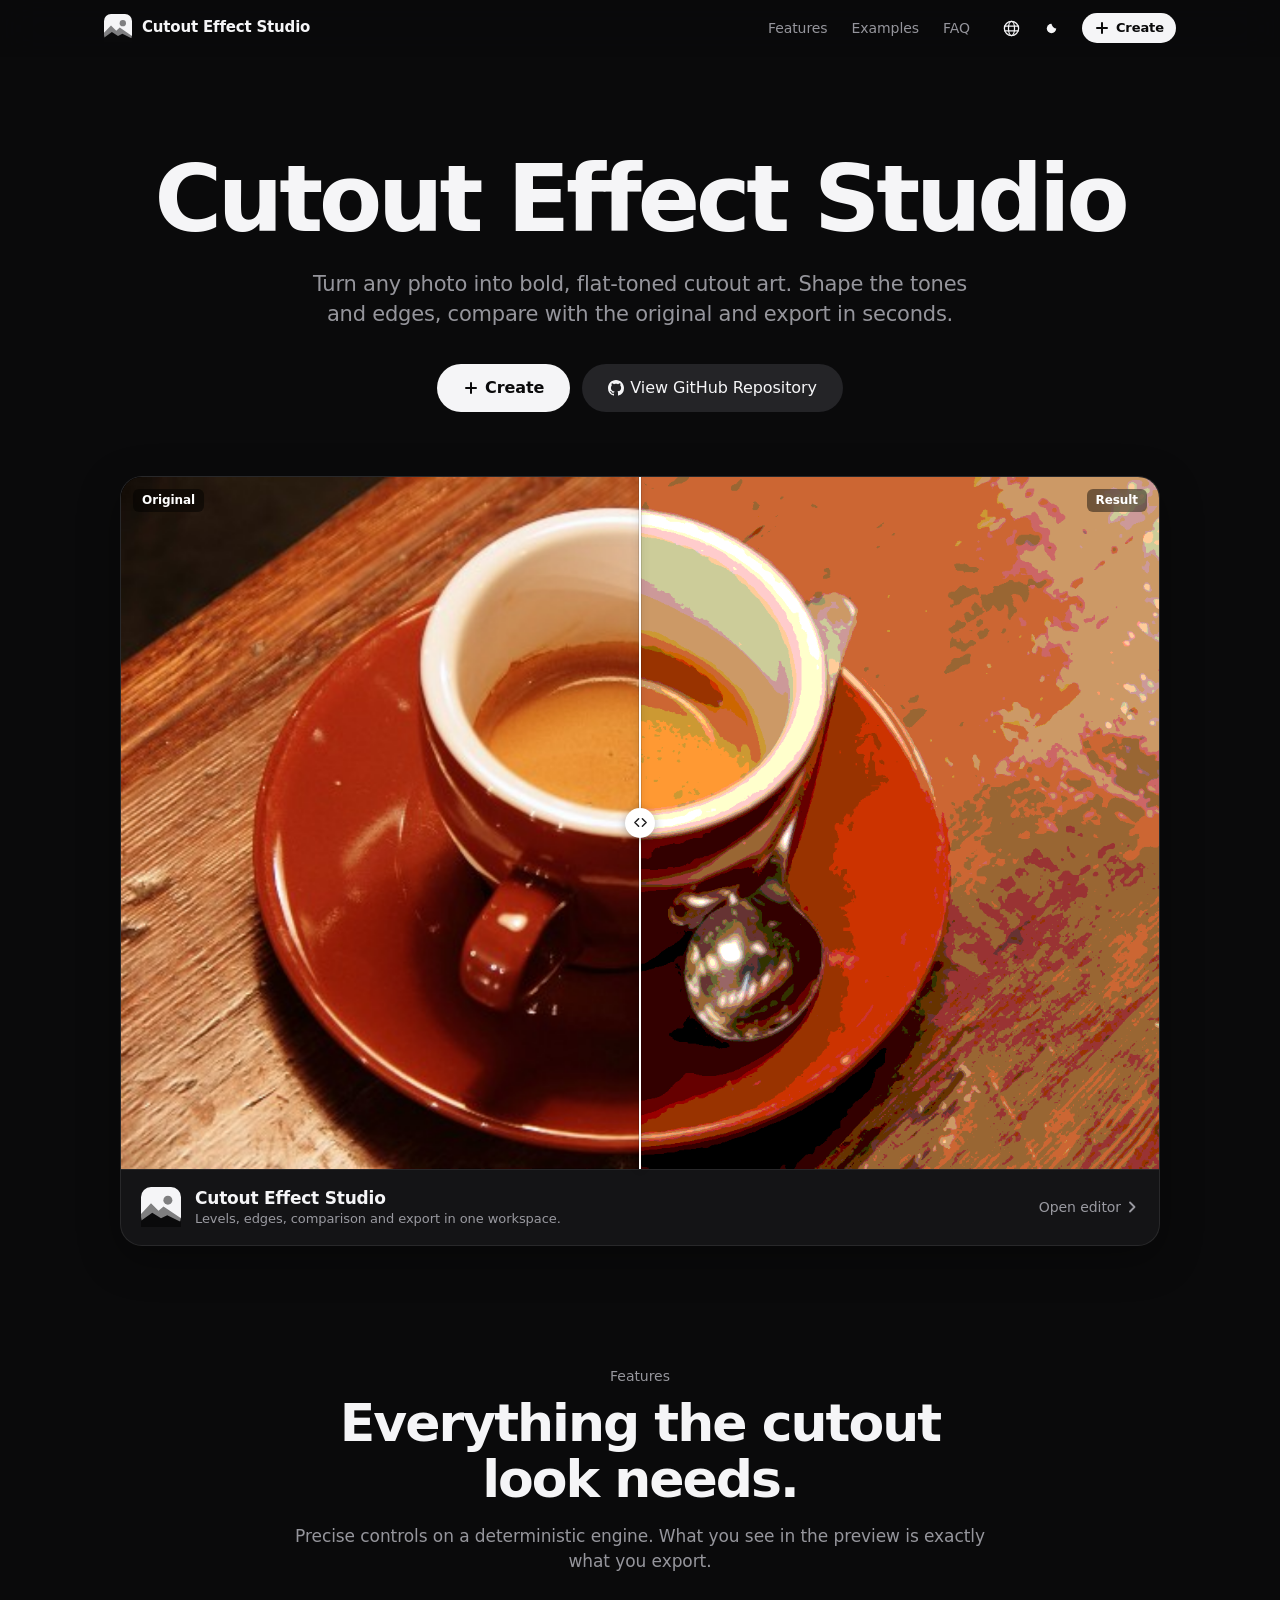
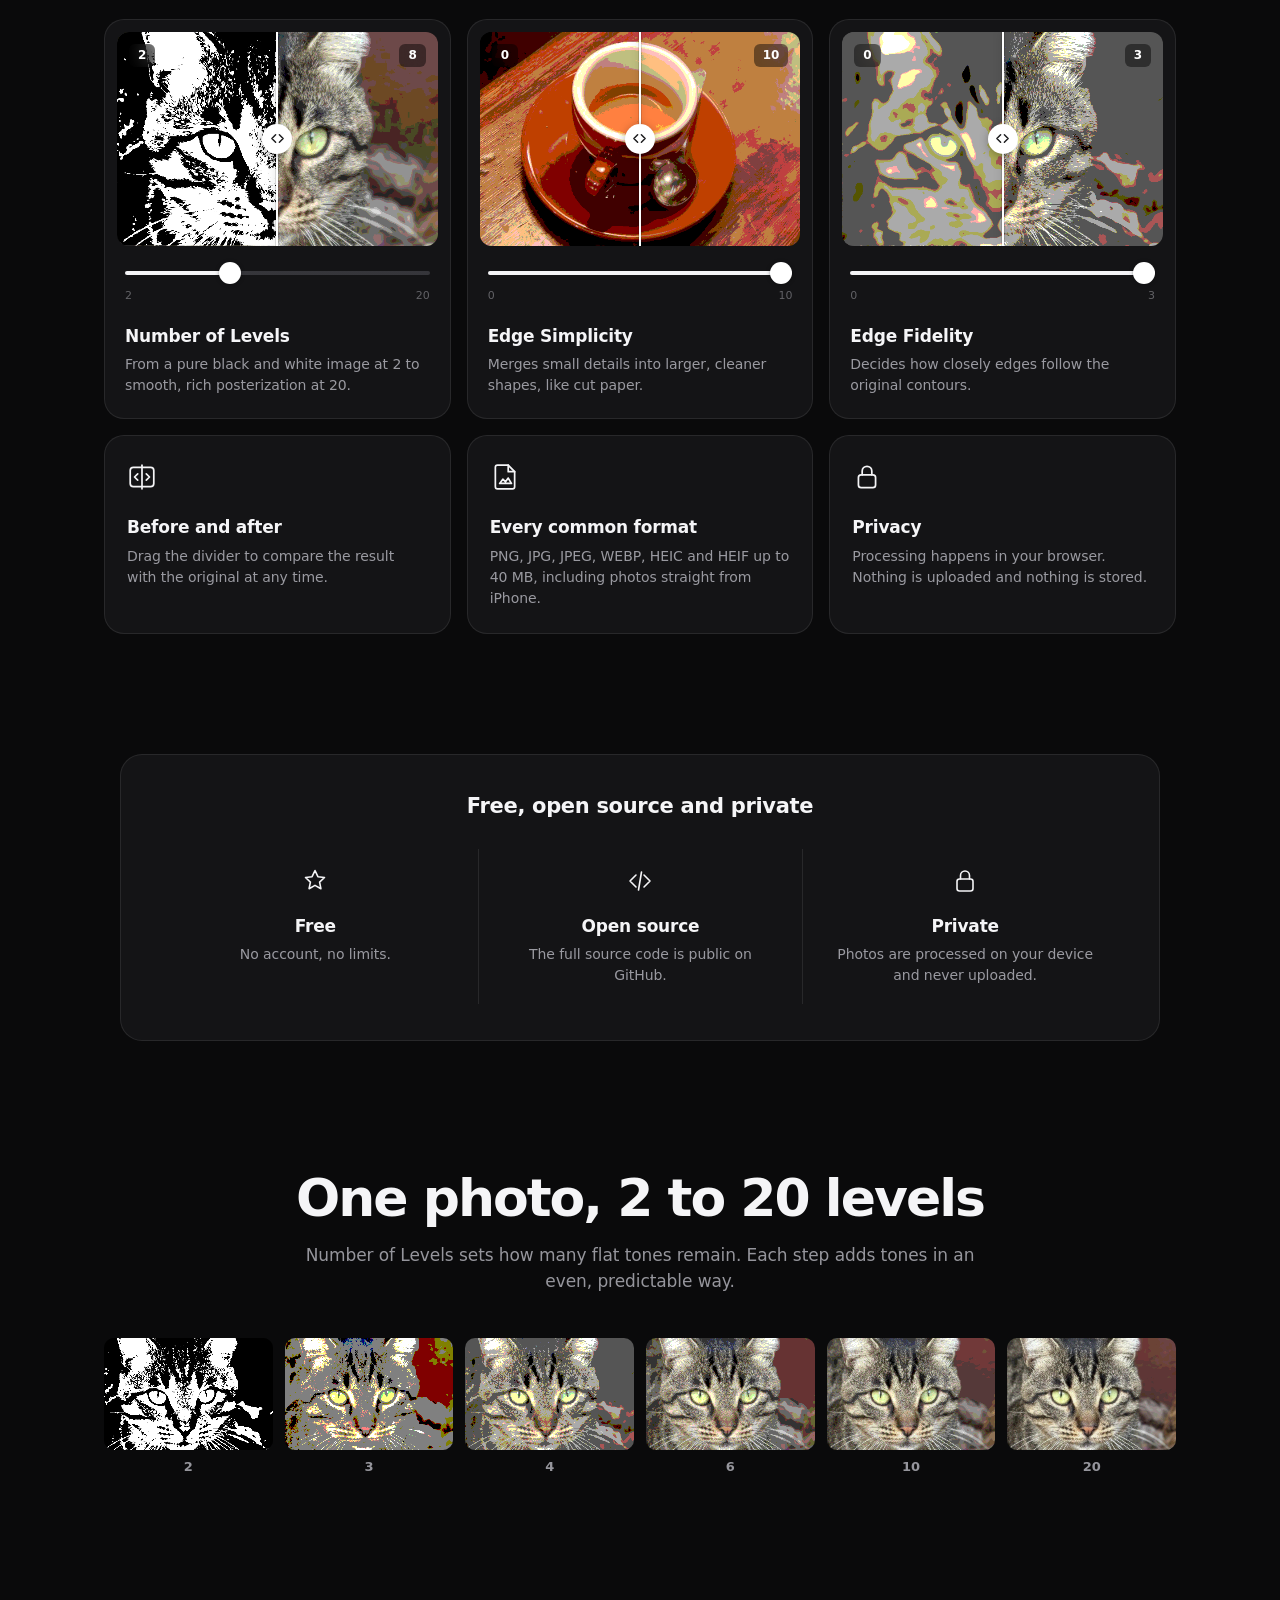
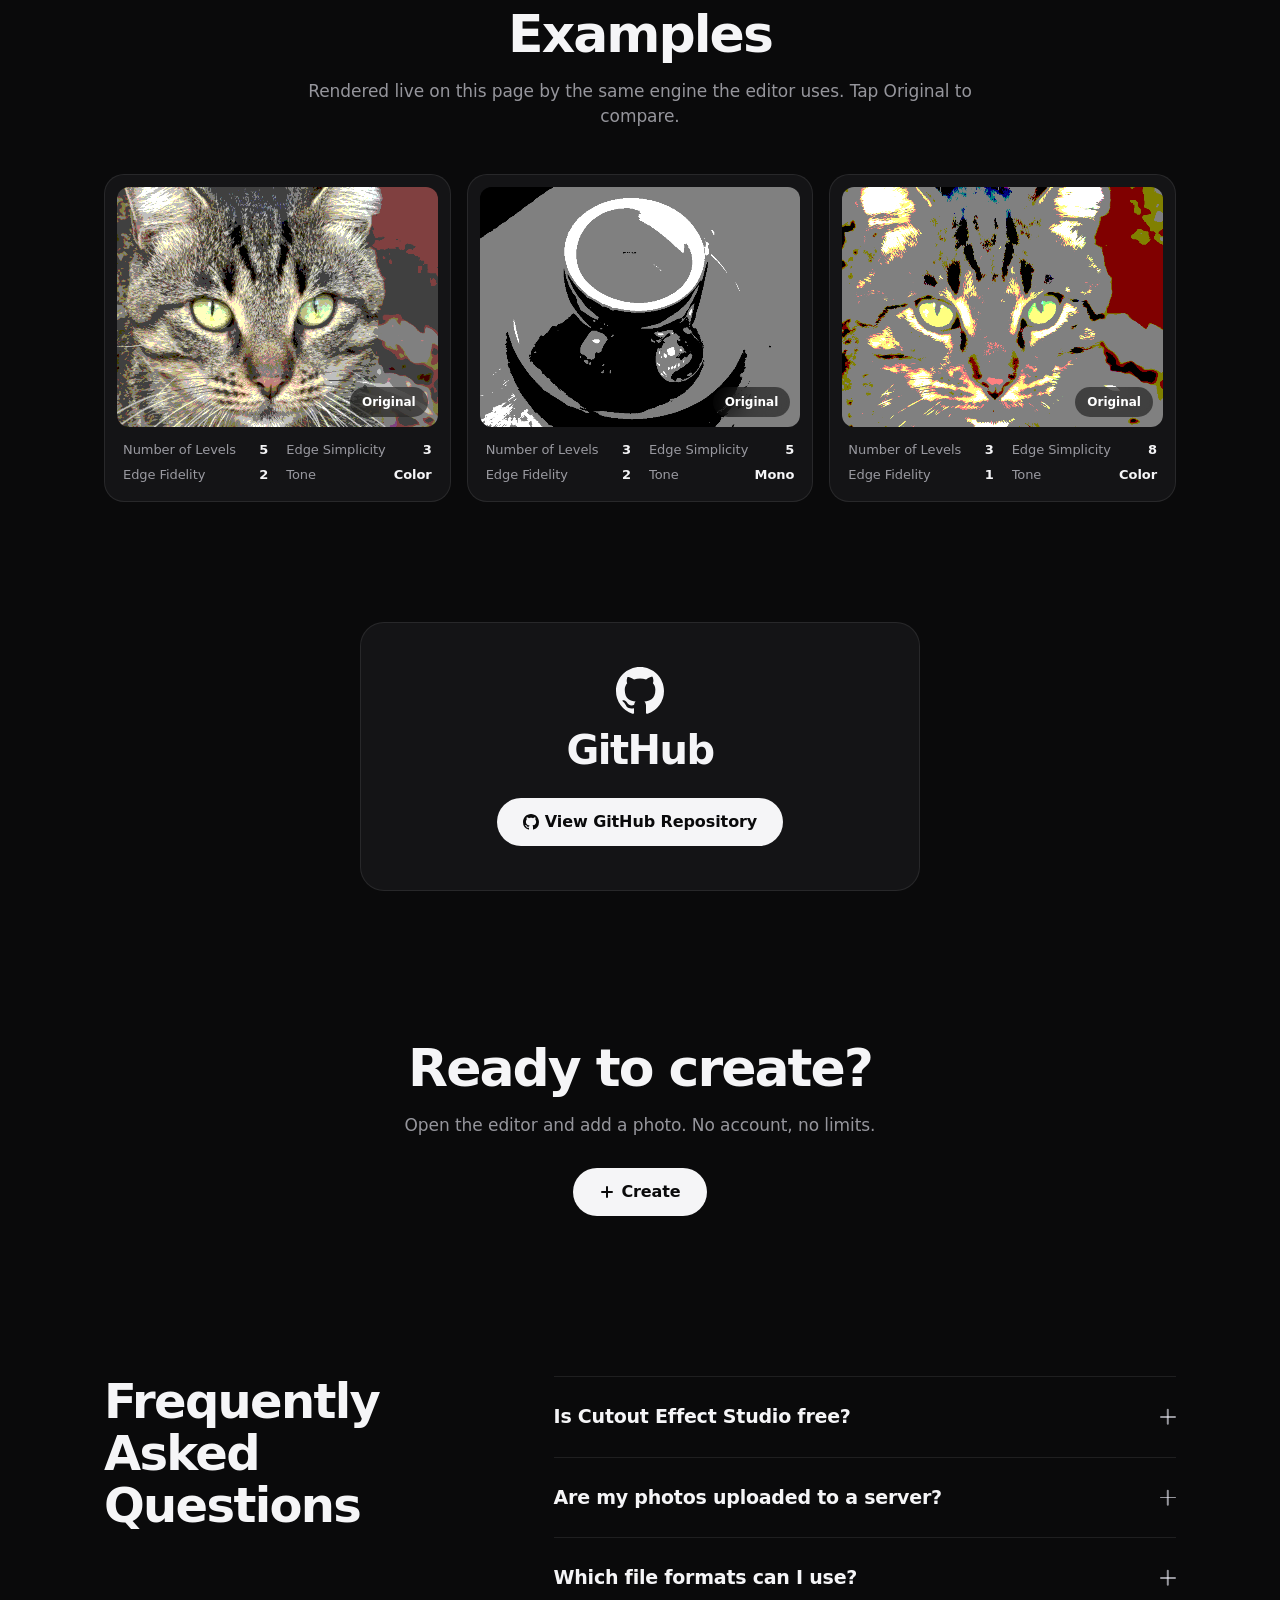
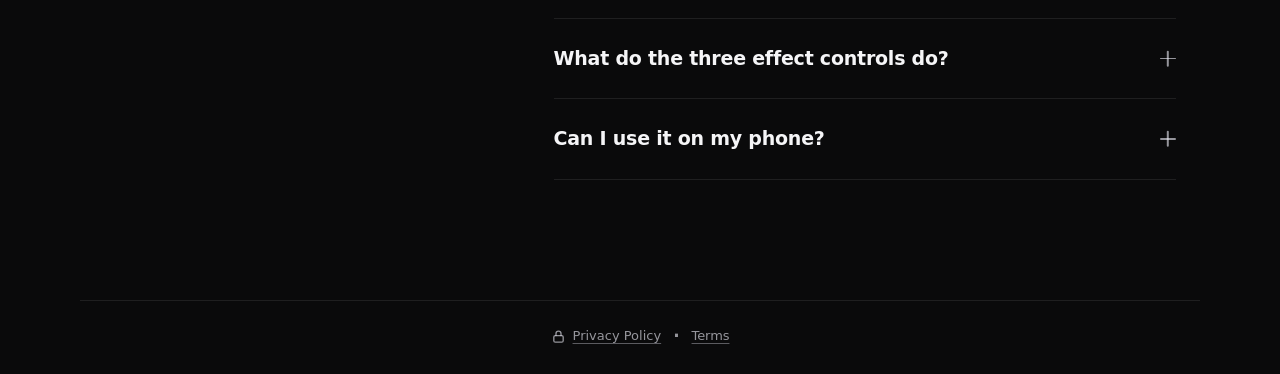
==== index.html @ a4f5f33c "index html ;)" ====
<!DOCTYPE html>
<html lang="en" dir="ltr" data-theme="dark">
<head>
<meta charset="UTF-8">
<meta name="viewport" content="width=device-width, initial-scale=1, viewport-fit=cover">
<!-- Images are processed only in this page. connect-src 'self' means the
     page cannot send data to any other origin. -->
<meta http-equiv="Content-Security-Policy" content="default-src 'self'; script-src 'self' 'unsafe-inline' 'wasm-unsafe-eval'; worker-src 'self' blob:; style-src 'self' 'unsafe-inline'; img-src 'self' data: blob:; connect-src 'self' data: blob:; font-src 'self'; object-src 'none'; base-uri 'self'; form-action 'none'; upgrade-insecure-requests">
<meta name="referrer" content="no-referrer">
<meta name="color-scheme" content="dark light">
<meta name="theme-color" content="#0a0a0b">
<meta name="description" content="Turn photos into flat, clean-edged cutout artwork. Everything runs privately in your browser.">
<title>Cutout Effect Studio</title>
<script>
/* Applies the saved theme before first paint (no flash). Dark is the default. */
(function () {
  var pref = "dark";
  try { var s = localStorage.getItem("preferredTheme"); if (s === "light" || s === "dark" || s === "system") pref = s; } catch (e) {}
  var theme = pref === "system"
    ? (window.matchMedia && matchMedia("(prefers-color-scheme: light)").matches ? "light" : "dark")
    : pref;
  document.documentElement.setAttribute("data-theme", theme);
  document.documentElement.setAttribute("data-route", /^#\/editor/.test(location.hash) ? "editor" : /^#\/terms/.test(location.hash) ? "terms" : "home");
  document.documentElement.classList.add("i18n-wait");
  setTimeout(function () { document.documentElement.classList.remove("i18n-wait"); }, 3000);
  var m = document.querySelector('meta[name="theme-color"]');
  if (m) m.setAttribute("content", theme === "light" ? "#f5f5f7" : "#0a0a0b");
})();
</script>
<link rel="icon" href="assets/icon.svg?v=1.2.0" type="image/svg+xml">
<link rel="stylesheet" href="assets/css/app.css?v=1.2.0">
</head>
<body>

<svg width="0" height="0" style="position:absolute" aria-hidden="true" focusable="false">
  <symbol id="ces-mark" viewBox="0 0 32 32">
    <rect width="32" height="32" rx="8" style="fill:var(--label)"/>
    <circle cx="21.5" cy="10.5" r="3.6" style="fill:var(--bg);opacity:.5"/>
    <path d="M0 21.5 8 13l6 6 4-3.5L32 25v7H0z" style="fill:var(--bg);opacity:.5"/>
    <path d="M0 27l9-6.5 7 4.5 5-2.5L32 28v4H0z" style="fill:var(--bg)"/>
  </symbol>
  <symbol id="gh-mark" viewBox="0 0 16 16">
    <path fill="currentColor" d="M8 0c4.42 0 8 3.58 8 8a8.013 8.013 0 0 1-5.45 7.59c-.4.08-.55-.17-.55-.38 0-.27.01-1.13.01-2.2 0-.75-.25-1.23-.54-1.48 1.78-.2 3.65-.88 3.65-3.95 0-.88-.31-1.59-.82-2.15.08-.2.36-1.02-.08-2.12 0 0-.67-.22-2.2.82-.64-.18-1.32-.27-2-.27-.68 0-1.36.09-2 .27-1.53-1.03-2.2-.82-2.2-.82-.44 1.1-.16 1.92-.08 2.12-.51.56-.82 1.28-.82 2.15 0 3.06 1.86 3.75 3.64 3.95-.23.2-.44.55-.51 1.07-.46.21-1.61.55-2.33-.66-.15-.24-.6-.83-1.23-.82-.67.01-.27.38.01.53.34.19.73.9.82 1.13.16.45.68 1.31 2.69.94 0 .67.01 1.3.01 1.49 0 .21-.15.45-.55.38A7.995 7.995 0 0 1 0 8c0-4.42 3.58-8 8-8Z"/>
  </symbol>
  <symbol id="plus" viewBox="0 0 16 16"><path d="M8 3v10M3 8h10" fill="none" stroke="currentColor" stroke-width="2" stroke-linecap="round"/></symbol>
  <symbol id="chev-right" viewBox="0 0 14 14"><path d="M5 2.5L9.5 7 5 11.5" fill="none" stroke="currentColor" stroke-width="1.8" stroke-linecap="round" stroke-linejoin="round"/></symbol>
</svg>

<!-- =============================== HOME (route #/) =============================== -->
<div class="home" id="home" data-page="home">
  <header class="homenav" id="homeNav">
    <div class="homenav-inner">
      <a class="logo" href="#/" data-i18n-aria="navHome">
        <svg class="mark" aria-hidden="true"><use href="#ces-mark"/></svg>
        <span data-i18n="appTitle">Cutout Effect Studio</span>
      </a>
      <nav class="homenav-links" aria-label="Sections">
        <a href="#features" data-scroll="features" data-i18n="navFeatures">Features</a>
        <a href="#examples" data-scroll="examples" data-i18n="navExamples">Examples</a>
        <a href="#faq" data-scroll="faq" data-i18n="navFaq">FAQ</a>
      </nav>
      <div class="homenav-actions">
        <button class="icon-btn" id="homeLangBtn" type="button" data-i18n-aria="navLanguage" data-i18n-title="navLanguage">
          <svg viewBox="0 0 24 24" fill="none" stroke="currentColor" stroke-width="1.6" stroke-linecap="round" aria-hidden="true"><circle cx="12" cy="12" r="9"/><ellipse cx="12" cy="12" rx="3.8" ry="9"/><path d="M3.5 9h17M3.5 15h17"/></svg>
        </button>
        <button class="icon-btn" id="homeThemeBtn" type="button">
          <svg class="theme-glyph" viewBox="0 0 24 24" aria-hidden="true">
            <mask id="tgMaskHome"><rect width="24" height="24" fill="#fff"/><circle class="tg-bite" cx="17" cy="7" r="5" fill="#000"/></mask>
            <circle class="tg-core" cx="12" cy="12" r="4.4" fill="currentColor" mask="url(#tgMaskHome)"/>
            <g class="tg-rays" stroke="currentColor" stroke-width="1.6" stroke-linecap="round"><path d="M12 2.5v2M12 19.5v2M2.5 12h2M19.5 12h2M5.3 5.3l1.4 1.4M17.3 17.3l1.4 1.4M5.3 18.7l1.4-1.4M17.3 6.7l1.4-1.4"/></g>
          </svg>
        </button>
        <a class="btn primary small" href="#/editor" id="navCreate"><svg aria-hidden="true"><use href="#plus"/></svg><span data-i18n="create">Create</span></a>
      </div>
    </div>
  </header>

  <main class="home-main">
    <section class="hero" aria-labelledby="heroTitle">
      <h1 class="hero-title" id="heroTitle" tabindex="-1" data-i18n="appTitle">Cutout Effect Studio</h1>
      <p class="hero-text" data-i18n="heroText"></p>
      <div class="hero-actions">
        <a class="btn primary large" href="#/editor" id="heroCreate"><svg aria-hidden="true"><use href="#plus"/></svg><span data-i18n="create">Create</span></a>
        <a class="btn large" href="https://github.com/aligokdam/cutout.github.io" target="_blank" rel="noopener noreferrer">
          <svg aria-hidden="true"><use href="#gh-mark"/></svg><span data-i18n="viewOnGithub">View on GitHub</span>
        </a>
      </div>

      <a class="appcard" href="#/editor" id="appCard" draggable="false">
        <div class="appcard-media compare-static" data-demo="hero">
          <canvas class="demo-original" aria-hidden="true"></canvas>
          <canvas class="demo-result" role="img" data-i18n-aria-label="viewResult"></canvas>
          <span class="demo-tag left" data-i18n="labelOriginal">Original</span>
          <span class="demo-tag right" data-i18n="viewResult">Result</span>
          <span class="demo-divider" aria-hidden="true"><span class="demo-knob"><svg viewBox="0 0 16 16" fill="none" stroke="currentColor" stroke-width="1.6" stroke-linecap="round" stroke-linejoin="round"><path d="M6 4L2 8l4 4M10 4l4 4-4 4"/></svg></span></span>
        </div>
        <div class="appcard-bar">
          <svg class="mark" aria-hidden="true"><use href="#ces-mark"/></svg>
          <span class="appcard-text">
            <span class="appcard-title" data-i18n="appTitle">Cutout Effect Studio</span>
            <span class="appcard-sub" data-i18n="appCardSub"></span>
          </span>
          <span class="appcard-open"><span data-i18n="openEditor">Open editor</span><svg aria-hidden="true"><use href="#chev-right"/></svg></span>
        </div>
      </a>
    </section>

    <section class="home-block" id="features" aria-labelledby="featuresTitle">
      <div class="block-head">
        <p class="eyebrow" data-i18n="navFeatures">Features</p>
        <h2 id="featuresTitle" data-i18n="featuresTitle"></h2>
        <p class="lead" data-i18n="featuresLead"></p>
      </div>
      <div class="feature-grid">
        <article class="feature">
          <div class="feature-media pair" data-demo="levels"></div>
          <div class="feature-slider"></div>
          <h3 data-i18n="levelsLabel">Number of Levels</h3>
          <p data-i18n="featLevelsText"></p>
        </article>
        <article class="feature">
          <div class="feature-media pair" data-demo="simplicity"></div>
          <div class="feature-slider"></div>
          <h3 data-i18n="simplicityLabel">Edge Simplicity</h3>
          <p data-i18n="featSimplicityText"></p>
        </article>
        <article class="feature">
          <div class="feature-media pair" data-demo="fidelity"></div>
          <div class="feature-slider"></div>
          <h3 data-i18n="fidelityLabel">Edge Fidelity</h3>
          <p data-i18n="featFidelityText"></p>
        </article>
        <article class="feature compact">
          <svg class="feature-icon" viewBox="0 0 28 28" fill="none" stroke="currentColor" stroke-width="1.6" stroke-linecap="round" stroke-linejoin="round" aria-hidden="true"><rect x="3" y="5" width="22" height="18" rx="3"/><path d="M14 3v22"/><path d="M10 11l-3 3 3 3M18 11l3 3-3 3"/></svg>
          <h3 data-i18n="featCompareTitle"></h3>
          <p data-i18n="featCompareText"></p>
        </article>
        <article class="feature compact">
          <svg class="feature-icon" viewBox="0 0 28 28" fill="none" stroke="currentColor" stroke-width="1.6" stroke-linecap="round" stroke-linejoin="round" aria-hidden="true"><path d="M7 3h10l6 6v14a2 2 0 0 1-2 2H7a2 2 0 0 1-2-2V5a2 2 0 0 1 2-2z"/><path d="M17 3v6h6"/><path d="M9 20l3-4 2.5 2.5L17 15l3 5z"/></svg>
          <h3 data-i18n="featFormatsTitle"></h3>
          <p data-i18n="featFormatsText"></p>
        </article>
        <article class="feature compact">
          <svg class="feature-icon" viewBox="0 0 28 28" fill="none" stroke="currentColor" stroke-width="1.6" stroke-linecap="round" stroke-linejoin="round" aria-hidden="true"><rect x="6" y="12" width="16" height="12" rx="2.5"/><path d="M9.5 12V8.5a4.5 4.5 0 0 1 9 0V12"/></svg>
          <h3 data-i18n="privacyTitle">Privacy</h3>
          <p data-i18n="featPrivacyText"></p>
        </article>
      </div>
    </section>

    <section class="values" aria-labelledby="valuesTitle">
      <h2 class="values-title" id="valuesTitle" data-i18n="heroEyebrow">Free, open source and private</h2>
      <div class="values-grid">
        <div class="value-item">
          <svg viewBox="0 0 28 28" fill="none" stroke="currentColor" stroke-width="1.6" stroke-linecap="round" stroke-linejoin="round" aria-hidden="true"><path d="M14 3.5l2.9 6.2 6.6.8-4.9 4.6 1.3 6.6L14 18.4l-5.9 3.3 1.3-6.6-4.9-4.6 6.6-.8z"/></svg>
          <h3 data-i18n="freeTitle">Free</h3><p data-i18n="freeText"></p>
        </div>
        <div class="value-item">
          <svg viewBox="0 0 28 28" fill="none" stroke="currentColor" stroke-width="1.6" stroke-linecap="round" stroke-linejoin="round" aria-hidden="true"><path d="M10 8l-6 6 6 6M18 8l6 6-6 6M15.5 5l-3 18"/></svg>
          <h3 data-i18n="openTitle">Open source</h3><p data-i18n="openText"></p>
        </div>
        <div class="value-item">
          <svg viewBox="0 0 28 28" fill="none" stroke="currentColor" stroke-width="1.6" stroke-linecap="round" stroke-linejoin="round" aria-hidden="true"><rect x="6" y="12" width="16" height="12" rx="2.5"/><path d="M9.5 12V8.5a4.5 4.5 0 0 1 9 0V12"/></svg>
          <h3 data-i18n="privateTitle">Private</h3><p data-i18n="privateText"></p>
        </div>
      </div>
    </section>

    <section class="home-block" aria-labelledby="stripTitle">
      <div class="block-head">
        <h2 id="stripTitle" data-i18n="stripTitle"></h2>
        <p class="lead" data-i18n="stripText"></p>
      </div>
      <div class="strip" data-demo="strip"></div>
    </section>

    <section class="home-block" id="examples" aria-labelledby="examplesTitle">
      <div class="block-head">
        <h2 id="examplesTitle" data-i18n="examplesTitle">Examples</h2>
        <p class="lead" data-i18n="examplesLead"></p>
      </div>
      <div class="examples" data-demo="examples"></div>
    </section>

    <section class="home-block" id="github" aria-labelledby="githubTitle">
      <div class="repo-card">
        <svg class="repo-icon" aria-hidden="true"><use href="#gh-mark"/></svg>
        <h2 id="githubTitle">GitHub</h2>
        <a class="btn primary large" id="githubBtn" href="https://github.com/aligokdam/cutout.github.io" target="_blank" rel="noopener noreferrer">
          <svg aria-hidden="true"><use href="#gh-mark"/></svg><span data-i18n="viewOnGithub">View Repository</span>
        </a>
      </div>
    </section>

    <section class="cta" aria-labelledby="ctaTitle">
      <h2 id="ctaTitle" data-i18n="ctaTitle">Ready to create?</h2>
      <p class="lead" data-i18n="ctaText"></p>
      <a class="btn primary large" href="#/editor" id="ctaCreate"><svg aria-hidden="true"><use href="#plus"/></svg><span data-i18n="create">Create</span></a>
    </section>

    <section class="faq" id="faq" aria-labelledby="faqTitle">
      <h2 id="faqTitle" data-i18n="faqTitle">Frequently Asked Questions</h2>
      <div class="faq-list">
        <details class="faq-item">
          <summary><span data-i18n="faq1q"></span><span class="faq-icon" aria-hidden="true"></span></summary>
          <p data-i18n="faq1a"></p>
        </details>
        <details class="faq-item">
          <summary><span data-i18n="faq2q"></span><span class="faq-icon" aria-hidden="true"></span></summary>
          <p data-i18n="faq2a"></p>
        </details>
        <details class="faq-item">
          <summary><span data-i18n="faq3q"></span><span class="faq-icon" aria-hidden="true"></span></summary>
          <p data-i18n="faq3a"></p>
        </details>
        <details class="faq-item">
          <summary><span data-i18n="faq4q"></span><span class="faq-icon" aria-hidden="true"></span></summary>
          <p data-i18n="faq4a"></p>
        </details>
        <details class="faq-item">
          <summary><span data-i18n="faq5q"></span><span class="faq-icon" aria-hidden="true"></span></summary>
          <p data-i18n="faq5a"></p>
        </details>
      </div>
    </section>
  </main>

  <main class="terms-main" id="terms" aria-label="Terms" data-i18n-aria-label="termsTitle">
      <article>
        <header class="terms-head">
          <h1 class="terms-title" tabindex="-1" data-i18n="termsTitle"></h1>
          <p class="terms-updated" data-i18n="termsUpdated"></p>
          <p class="terms-intro" data-i18n="termsIntro"></p>
        </header>
        <section class="terms-section"><h2><span class="terms-num">1</span><span data-i18n="terms1h"></span></h2>
          <p data-i18n="terms1p"></p></section>
        <section class="terms-section"><h2><span class="terms-num">2</span><span data-i18n="terms2h"></span></h2>
          <p data-i18n="terms2p"></p></section>
        <section class="terms-section"><h2><span class="terms-num">3</span><span data-i18n="terms3h"></span></h2>
          <p data-i18n-rich="terms3p" data-link="privacy"></p></section>
        <section class="terms-section"><h2><span class="terms-num">4</span><span data-i18n="terms4h"></span></h2>
          <p data-i18n="terms4p"></p></section>
        <section class="terms-section"><h2><span class="terms-num">5</span><span data-i18n="terms5h"></span></h2>
          <p data-i18n="terms5a"></p></section>
        <section class="terms-section"><h2><span class="terms-num">6</span><span data-i18n="terms6h"></span></h2>
          <p data-i18n-rich="terms6p" data-link="https://github.com/aligokdam/cutout.github.io"></p></section>
        <section class="terms-section"><h2><span class="terms-num">7</span><span data-i18n="terms7h"></span></h2>
          <p data-i18n="terms7p"></p></section>
        <section class="terms-section"><h2><span class="terms-num">8</span><span data-i18n="terms8h"></span></h2>
          <p data-i18n="terms8p"></p></section>
        <section class="terms-section"><h2><span class="terms-num">9</span><span data-i18n="terms9h"></span></h2>
          <p data-i18n="terms9p"></p></section>
        <section class="terms-section"><h2><span class="terms-num">10</span><span data-i18n="terms10h"></span></h2>
          <p data-i18n-rich="terms10p" data-link="https://github.com/aligokdam/cutout.github.io/issues"></p></section>
      </article>
  </main>

  <footer class="home-footer">
    <button class="footer-link" id="homePrivacyBtn" type="button"><svg viewBox="0 0 16 16" fill="none" stroke="currentColor" stroke-width="1.4" stroke-linecap="round" stroke-linejoin="round" aria-hidden="true"><rect x="3" y="7" width="10" height="7" rx="1.6"/><path d="M5.3 7V5a2.7 2.7 0 0 1 5.4 0v2"/></svg><span data-i18n="privacyPolicy">Privacy Policy</span></button>
    <span class="footer-dot" aria-hidden="true">·</span>
    <a class="footer-link" href="#/terms" data-i18n="termsLink">Terms</a>
  </footer>
</div>

<!-- ============================== EDITOR (route #/editor) ============================== -->
<div class="app" id="app" data-page="editor">

  <header class="topbar">
    <div class="brand">
      <h1 class="brand-title" id="editorTitle" tabindex="-1"><a class="logo" href="#/" data-i18n-aria="navHome"><svg class="mark" aria-hidden="true"><use href="#ces-mark"/></svg><span data-i18n="appTitle">Cutout Effect Studio</span></a></h1>
    </div>
    <nav class="toolbar" aria-label="Tools">
      <button class="icon-btn" id="helpBtn" type="button" data-i18n-aria="navHelp" data-i18n-title="navHelp">
        <svg viewBox="0 0 24 24" fill="none" stroke="currentColor" stroke-width="1.6" stroke-linecap="round" stroke-linejoin="round" aria-hidden="true"><circle cx="12" cy="12" r="9"/><path d="M9.6 9.3a2.5 2.5 0 0 1 4.8.9c0 1.7-2.4 2.2-2.4 3.8"/><circle cx="12" cy="17" r=".6" fill="currentColor" stroke="none"/></svg>
      </button>
      <button class="icon-btn" id="langBtn" type="button" data-i18n-aria="navLanguage" data-i18n-title="navLanguage">
        <svg viewBox="0 0 24 24" fill="none" stroke="currentColor" stroke-width="1.6" stroke-linecap="round" aria-hidden="true"><circle cx="12" cy="12" r="9"/><ellipse cx="12" cy="12" rx="3.8" ry="9"/><path d="M3.5 9h17M3.5 15h17"/></svg>
      </button>
      <button class="icon-btn" id="themeBtn" type="button">
        <svg class="theme-glyph" viewBox="0 0 24 24" aria-hidden="true">
          <mask id="tgMask"><rect width="24" height="24" fill="#fff"/><circle class="tg-bite" cx="17" cy="7" r="5" fill="#000"/></mask>
          <circle class="tg-core" cx="12" cy="12" r="4.4" fill="currentColor" mask="url(#tgMask)"/>
          <g class="tg-rays" stroke="currentColor" stroke-width="1.6" stroke-linecap="round"><path d="M12 2.5v2M12 19.5v2M2.5 12h2M19.5 12h2M5.3 5.3l1.4 1.4M17.3 17.3l1.4 1.4M5.3 18.7l1.4-1.4M17.3 6.7l1.4-1.4"/></g>
        </svg>
      </button>
    </nav>
  </header>

  <main class="workspace" id="workspace">

    <section class="stage surface" aria-labelledby="stageTitle">
      <div class="stage-head">
        <div class="stage-meta">
          <h2 class="stage-title" id="stageTitle" data-i18n="previewTitle">Preview</h2>
          <span class="stage-file" id="fileMeta"></span>
        </div>
        <div class="stage-actions">
          <div class="segmented" role="radiogroup" id="viewSeg" aria-labelledby="stageTitle">
            <button type="button" role="radio" aria-checked="true" data-view="result" data-i18n="viewResult" disabled>Result</button>
            <button type="button" role="radio" aria-checked="false" data-view="compare" data-i18n="viewCompare" disabled>Compare</button>
          </div>
          <button class="btn small" id="replaceBtn" type="button" data-i18n="replaceImage" hidden>Replace</button>
          <button class="icon-btn small" id="settingsBtn" type="button" data-i18n-aria="navSettings" data-i18n-title="navSettings">
            <svg viewBox="0 0 24 24" fill="none" stroke="currentColor" stroke-width="1.6" stroke-linecap="round" stroke-linejoin="round" aria-hidden="true"><path d="M10.3 3.6a1.7 1.7 0 0 1 3.4 0l.2 1a1.7 1.7 0 0 0 2.5 1.1l.9-.5a1.7 1.7 0 0 1 2.4 2.4l-.5.9a1.7 1.7 0 0 0 1.1 2.5l1 .2a1.7 1.7 0 0 1 0 3.4l-1 .2a1.7 1.7 0 0 0-1.1 2.5l.5.9a1.7 1.7 0 0 1-2.4 2.4l-.9-.5a1.7 1.7 0 0 0-2.5 1.1l-.2 1a1.7 1.7 0 0 1-3.4 0l-.2-1a1.7 1.7 0 0 0-2.5-1.1l-.9.5a1.7 1.7 0 0 1-2.4-2.4l.5-.9a1.7 1.7 0 0 0-1.1-2.5l-1-.2a1.7 1.7 0 0 1 0-3.4l1-.2a1.7 1.7 0 0 0 1.1-2.5l-.5-.9a1.7 1.7 0 0 1 2.4-2.4l.9.5a1.7 1.7 0 0 0 2.5-1.1z"/><circle cx="12" cy="12" r="3"/></svg>
          </button>
        </div>
      </div>

      <div class="stage-body" id="stageBody">
        <div class="dropzone" id="dropzone" role="button" tabindex="0" aria-describedby="dropHint">
          <svg class="dropzone-icon" viewBox="0 0 48 48" fill="none" stroke="currentColor" stroke-width="1.5" stroke-linecap="round" stroke-linejoin="round" aria-hidden="true"><rect x="6" y="9" width="36" height="30" rx="5"/><circle cx="17" cy="19" r="3.5"/><path d="M6.5 33l10-9 8 7 5-4 12 10"/></svg>
          <span class="dropzone-title" data-i18n="dropTitle">Choose an image or drop it here</span>
          <span class="dropzone-hint" id="dropHint" data-i18n="dropHint">PNG, JPG, JPEG, WEBP, HEIC or HEIF, up to 40 MB</span>
          <span class="btn primary" aria-hidden="true" data-i18n="chooseImage">Choose Image</span>
        </div>

        <div class="frame" id="frame" hidden>
          <canvas id="resultCanvas" role="img" aria-label="Result"></canvas>
          <canvas id="originalCanvas" class="original" aria-hidden="true"></canvas>
          <span class="frame-tag left" data-i18n="labelOriginal">Original</span>
          <span class="frame-tag right" data-i18n="viewResult">Result</span>
          <div class="split" id="split" role="slider" tabindex="0" aria-valuemin="0" aria-valuemax="100" aria-valuenow="50" data-i18n-aria="compareHandle">
            <span class="split-knob"><svg viewBox="0 0 16 16" fill="none" stroke="currentColor" stroke-width="1.6" stroke-linecap="round" stroke-linejoin="round" aria-hidden="true"><path d="M6 4L2 8l4 4M10 4l4 4-4 4"/></svg></span>
          </div>
        </div>

        <div class="drop-overlay" aria-hidden="true"><span data-i18n="dropRelease">Drop to open</span></div>
        <div class="busy" id="busy" role="status" aria-live="polite"><span class="spinner" aria-hidden="true"></span><span id="busyText"></span></div>
      </div>

      <input type="file" id="fileInput" class="sr-only" tabindex="-1" aria-hidden="true"
        accept="image/png,image/jpeg,image/webp,image/heic,image/heif,image/heic-sequence,image/heif-sequence,.png,.jpg,.jpeg,.webp,.heic,.heif">
    </section>

    <aside class="inspector surface" aria-label="Inspector">
      <div class="group">
        <h2 class="group-title" data-i18n="groupEffect">Effect</h2>

        <div class="control">
          <div class="control-head">
            <label for="levels" data-i18n="levelsLabel">Number of Levels</label>
            <output class="value" id="levelsValue" for="levels">6</output>
          </div>
          <p class="hint" id="levelsHint" data-i18n="levelsHint">How many flat tonal levels the image is reduced to.</p>
          <input type="range" id="levels" min="2" max="20" step="1" value="6" aria-describedby="levelsHint">
          <div class="scale" aria-hidden="true"><span>2</span><span>20</span></div>
        </div>

        <div class="control">
          <div class="control-head">
            <label for="simplicity" data-i18n="simplicityLabel">Edge Simplicity</label>
            <output class="value" id="simplicityValue" for="simplicity">4</output>
          </div>
          <p class="hint" id="simplicityHint" data-i18n="simplicityHint">Merges small details into larger, simpler shapes.</p>
          <input type="range" id="simplicity" min="0" max="10" step="1" value="4" aria-describedby="simplicityHint">
          <div class="scale" aria-hidden="true"><span>0</span><span>10</span></div>
        </div>

        <div class="control">
          <div class="control-head">
            <label for="fidelity" data-i18n="fidelityLabel">Edge Fidelity</label>
            <output class="value" id="fidelityValue" for="fidelity">2</output>
          </div>
          <p class="hint" id="fidelityHint" data-i18n="fidelityHint">How closely edges follow the original contours.</p>
          <input type="range" id="fidelity" min="0" max="3" step="1" value="2" aria-describedby="fidelityHint">
          <div class="scale" aria-hidden="true"><span>0</span><span>3</span></div>
        </div>

      </div>

      <div class="group">
        <h2 class="group-title" data-i18n="groupColor">Color Settings</h2>
        <div class="control">
          <div class="control-head">
            <span class="control-label" id="toneLabel" data-i18n="toneLabel">Tone</span>
          </div>
          <p class="hint" id="toneHint" data-i18n="toneHint">Color keeps hues. Mono reduces the image to gray tones. Level 2 is always black and white.</p>
          <div class="segmented tone-seg" role="radiogroup" id="toneSeg" aria-labelledby="toneLabel" aria-describedby="toneHint">
            <button type="button" role="radio" aria-checked="true" data-tone="color" data-i18n="toneColor">Color</button>
            <button type="button" role="radio" aria-checked="false" data-tone="mono" data-i18n="toneMono">Mono</button>
          </div>
        </div>

      </div>

      <div class="group group-actions">
        <div class="btn-row">
          <button class="btn" id="resetOriginalBtn" type="button" data-i18n="resetToOriginal">Reset to Original</button>
          <button class="btn" id="resetAllBtn" type="button" data-i18n="resetAllSettings">Reset All Settings</button>
        </div>
      </div>

      <div class="group">
        <h2 class="group-title" data-i18n="groupExport">Export</h2>
        <div class="export-row">
          <span class="control-label" id="formatLabel" data-i18n="formatLabel">Format</span>
          <div class="segmented" role="radiogroup" id="formatSeg" aria-labelledby="formatLabel">
            <button type="button" role="radio" aria-checked="true" data-format="png" data-i18n="formatPng">PNG</button>
            <button type="button" role="radio" aria-checked="false" data-format="jpg" data-i18n="formatJpg">JPG</button>
          </div>
        </div>
        <button class="btn primary block" id="downloadBtn" type="button" disabled>
          <svg viewBox="0 0 16 16" fill="none" stroke="currentColor" stroke-width="1.6" stroke-linecap="round" stroke-linejoin="round" aria-hidden="true"><path d="M8 2.5v8M4.5 7.5L8 11l3.5-3.5M3 13.5h10"/></svg>
          <span id="downloadLabel">Download PNG</span>
        </button>
      </div>

    </aside>
  </main>

  <footer class="home-footer editor-footer">
    <button class="footer-link" id="privacyBtn" type="button"><svg viewBox="0 0 16 16" fill="none" stroke="currentColor" stroke-width="1.4" stroke-linecap="round" stroke-linejoin="round" aria-hidden="true"><rect x="3" y="7" width="10" height="7" rx="1.6"/><path d="M5.3 7V5a2.7 2.7 0 0 1 5.4 0v2"/></svg><span data-i18n="privacyPolicy">Privacy Policy</span></button>
    <span class="footer-dot" aria-hidden="true">·</span>
    <a class="footer-link" href="#/terms" data-i18n="termsLink">Terms</a>
  </footer>

</div>

<!-- One sheet hosts Settings, Language, Privacy and the User Guide, so every
     secondary screen is part of the same workspace rather than a new page. -->
<div class="sheet-backdrop" id="sheetBackdrop"></div>
<div class="sheet" id="sheet" role="dialog" aria-modal="true" aria-labelledby="sheetTitle" aria-hidden="true" tabindex="-1">
  <div class="sheet-header">
    <div class="start">
      <button class="nav-btn" id="sheetBack" type="button" hidden>
        <svg viewBox="0 0 18 18" fill="none" stroke="currentColor" stroke-width="1.8" stroke-linecap="round" stroke-linejoin="round" aria-hidden="true"><path d="M11 3.5L5.5 9l5.5 5.5"/></svg>
        <span id="sheetBackLabel"></span>
      </button>
    </div>
    <h2 id="sheetTitle"></h2>
    <div class="end"><button class="nav-btn strong" id="sheetDone" type="button" data-i18n="done">Done</button></div>
  </div>

  <div class="sheet-body" id="sheetBody">

    <!-- Settings -->
    <div class="view" data-view="settings" hidden>
      <div class="section">
        <h3 class="section-title" data-i18n="setPreview">Preview</h3>
        <ul class="list">
          <li class="row">
            <span class="row-main"><span class="row-label" id="fastLabel" data-i18n="setFastPreview">Fast preview while dragging</span><span class="row-sub" id="fastHint" data-i18n="setFastPreviewHint"></span></span>
            <button class="switch" type="button" role="switch" id="fastSwitch" aria-labelledby="fastLabel" aria-describedby="fastHint" aria-checked="true"></button>
          </li>
          <li class="row">
            <span class="row-main"><span class="row-label" id="gridLabel" data-i18n="setGrid">Transparency grid</span><span class="row-sub" id="gridHint" data-i18n="setGridHint"></span></span>
            <button class="switch" type="button" role="switch" id="gridSwitch" aria-labelledby="gridLabel" aria-describedby="gridHint" aria-checked="true"></button>
          </li>
        </ul>
      </div>

      <div class="section">
        <h3 class="section-title" data-i18n="setExport">Export</h3>
        <ul class="list">
          <li class="row">
            <span class="row-label" id="setFormatLabel" data-i18n="formatLabel">Format</span>
            <div class="segmented" role="radiogroup" id="formatSeg2" aria-labelledby="setFormatLabel">
              <button type="button" role="radio" data-format="png" data-i18n="formatPng">PNG</button>
              <button type="button" role="radio" data-format="jpg" data-i18n="formatJpg">JPG</button>
            </div>
          </li>
          <li class="row stack">
            <span class="row-head"><label class="row-label" for="jpgQuality" data-i18n="setJpgQuality">JPG quality</label><output class="row-value" id="jpgQualityValue" for="jpgQuality">100%</output></span>
            <input type="range" id="jpgQuality" min="70" max="100" step="1" value="100" aria-describedby="jpgHint">
          </li>
        </ul>
        <p class="section-foot" id="jpgHint" data-i18n="setJpgHint"></p>
      </div>
    </div>

    <!-- Language -->
    <div class="view" data-view="language" hidden>
      <div class="section">
        <ul class="list" id="langList" role="radiogroup" data-i18n-aria-label="langLabel"></ul>
      </div>
    </div>

    <!-- Privacy -->
    <div class="view" data-view="privacy" hidden>
      <div class="prose"><p class="lead" data-i18n="privacyIntro"></p></div>
      <div class="section">
        <ul class="list">
          <li class="row text-only"><svg class="row-icon" viewBox="0 0 18 18" fill="none" stroke="currentColor" stroke-width="1.5" stroke-linecap="round" stroke-linejoin="round" aria-hidden="true"><rect x="3" y="3.5" width="12" height="9" rx="1.5"/><path d="M6.5 15.5h5"/></svg><span class="row-label" data-i18n="privacy1"></span></li>
          <li class="row text-only"><svg class="row-icon" viewBox="0 0 18 18" fill="none" stroke="currentColor" stroke-width="1.5" stroke-linecap="round" stroke-linejoin="round" aria-hidden="true"><circle cx="9" cy="9" r="6.5"/><path d="M2.5 9h13M9 2.5c2 2.2 2 10.8 0 13M9 2.5c-2 2.2-2 10.8 0 13"/></svg><span class="row-label" data-i18n="privacy2"></span></li>
          <li class="row text-only"><svg class="row-icon" viewBox="0 0 18 18" fill="none" stroke="currentColor" stroke-width="1.5" stroke-linecap="round" stroke-linejoin="round" aria-hidden="true"><path d="M9 12V4M5.5 7.5L9 4l3.5 3.5M3 14.5h12"/><path d="M3 3l12 12"/></svg><span class="row-label" data-i18n="privacy3"></span></li>
          <li class="row text-only"><svg class="row-icon" viewBox="0 0 18 18" fill="none" stroke="currentColor" stroke-width="1.5" stroke-linecap="round" stroke-linejoin="round" aria-hidden="true"><ellipse cx="9" cy="4.5" rx="5.5" ry="2"/><path d="M3.5 4.5v9c0 1.1 2.5 2 5.5 2s5.5-.9 5.5-2v-9"/><path d="M3 3l12 12"/></svg><span class="row-label" data-i18n="privacy4"></span></li>
        </ul>
        <p class="section-foot" data-i18n="privacyPrefs"></p>
      </div>
    </div>

    <!-- User guide -->
    <div class="view" data-view="guide" hidden>
      <div class="prose">
        <p class="lead" data-i18n="aboutTagline"></p>
        <p data-i18n="aboutBody1"></p>
      </div>
      <div class="section">
        <h3 class="section-title" data-i18n="aboutHowTitle"></h3>
        <ol class="list steps">
          <li><span class="step-num">1</span><span data-i18n="aboutStep1"></span></li>
          <li><span class="step-num">2</span><span data-i18n="aboutStep2"></span></li>
          <li><span class="step-num">3</span><span data-i18n="aboutStep3"></span></li>
          <li><span class="step-num">4</span><span data-i18n="aboutStep4"></span></li>
        </ol>
      </div>
      <div class="section">
        <ul class="list">
          <li><button class="row" type="button" data-push="privacy">
            <span class="row-label" data-i18n="setPrivacyRow">Privacy and data</span>
            <svg class="chev" viewBox="0 0 14 14" fill="none" stroke="currentColor" stroke-width="1.8" stroke-linecap="round" stroke-linejoin="round" aria-hidden="true"><path d="M5 2.5L9.5 7 5 11.5"/></svg>
          </button></li>
          <li><a class="row" href="https://github.com/aligokdam/cutout.github.io" target="_blank" rel="noopener noreferrer" style="text-decoration:none">
            <span class="row-label" data-i18n="viewOnGithub">View GitHub Repository</span>
            <span class="row-value"><svg class="row-icon" aria-hidden="true"><use href="#gh-mark"/></svg><svg class="chev" aria-hidden="true"><use href="#chev-right"/></svg></span>
          </a></li>
        </ul>
      </div>
    </div>
  </div>
</div>

<div class="toast" id="toast" role="status" aria-live="polite"><span class="dot" aria-hidden="true"></span><span id="toastText"></span></div>

<script src="assets/js/i18n.js?v=1.2.0"></script>
<script src="assets/js/engine.js?v=1.2.0"></script>
<script src="assets/js/app.js?v=1.2.0"></script>
<script src="assets/js/home.js?v=1.2.0"></script>
</body>
</html>
---- assets/css/app.css ----
/* =====================================================================
   Cutout Effect Studio: interface
   One token set per theme. Components only ever read tokens, so the
   light theme is a full counterpart of the dark one, not an inversion.
   ===================================================================== */

:root {
  color-scheme: dark;
  --bg: #0a0a0b;
  --surface: rgba(28, 28, 30, 0.72);
  --surface-solid: #1c1c1e;
  --card: #141416;
  --glow: rgba(255, 255, 255, 0.16);
  --glow-icon: drop-shadow(0 0 10px rgba(255, 255, 255, 0.55));
  --surface-raised: rgba(44, 44, 46, 0.55);
  --well: #050506;
  --separator: rgba(255, 255, 255, 0.085);
  --separator-strong: rgba(255, 255, 255, 0.15);
  --label: #f5f5f7;
  --label-2: rgba(235, 235, 245, 0.62);
  --label-3: rgba(235, 235, 245, 0.36);
  --fill: rgba(118, 118, 128, 0.24);
  --fill-2: rgba(118, 118, 128, 0.14);
  --fill-hover: rgba(118, 118, 128, 0.32);
  --seg-on: #5b5b5f;
  --seg-on-shadow: 0 1px 2px rgba(0, 0, 0, 0.35);
  --primary-bg: #f5f5f7;
  --primary-fg: #0a0a0b;
  --primary-hover: #ffffff;
  --track: rgba(118, 118, 128, 0.34);
  --track-fill: #f5f5f7;
  --thumb: #ffffff;
  --switch-on: #f5f5f7;
  --knob-on: #1c1c1e;
  --focus: rgba(255, 255, 255, 0.6);
  --checker-a: #1f1f22;
  --checker-b: #2a2a2e;
  --danger: #ff6961;
  --backdrop: rgba(0, 0, 0, 0.5);
  --shadow-panel: 0 1px 0 rgba(255, 255, 255, 0.03) inset, 0 12px 40px rgba(0, 0, 0, 0.35);
  --shadow-sheet: 0 40px 100px rgba(0, 0, 0, 0.6);
  --shadow-image: 0 8px 30px rgba(0, 0, 0, 0.5);

  --radius-xl: 16px;
  --radius-l: 12px;
  --radius-m: 10px;
  --radius-s: 8px;
  --ease: cubic-bezier(0.25, 0.1, 0.25, 1);
  --ease-out: cubic-bezier(0.16, 1, 0.3, 1);
  --font: -apple-system, BlinkMacSystemFont, "SF Pro Text", "SF Pro Display", "Segoe UI Variable Text", "Segoe UI", system-ui, Roboto, "Helvetica Neue", Arial, sans-serif;
  --font-display: -apple-system, BlinkMacSystemFont, "SF Pro Display", "Segoe UI Variable Display", "Segoe UI", system-ui, Roboto, "Helvetica Neue", Arial, sans-serif;
}

html[data-theme="light"] {
  color-scheme: light;
  --bg: #f5f5f7;
  --surface: rgba(255, 255, 255, 0.8);
  --surface-solid: #ffffff;
  --card: #ffffff;
  --glow: rgba(0, 0, 0, 0.055);
  --glow-icon: drop-shadow(0 2px 6px rgba(0, 0, 0, 0.18));
  --surface-raised: rgba(255, 255, 255, 0.9);
  --well: #e9e9ed;
  --separator: rgba(0, 0, 0, 0.08);
  --separator-strong: rgba(0, 0, 0, 0.14);
  --label: #1d1d1f;
  --label-2: rgba(60, 60, 67, 0.68);
  --label-3: rgba(60, 60, 67, 0.42);
  --fill: rgba(118, 118, 128, 0.14);
  --fill-2: rgba(118, 118, 128, 0.08);
  --fill-hover: rgba(118, 118, 128, 0.2);
  --seg-on: #ffffff;
  --seg-on-shadow: 0 1px 3px rgba(0, 0, 0, 0.12), 0 0 0 0.5px rgba(0, 0, 0, 0.04);
  --primary-bg: #1d1d1f;
  --primary-fg: #ffffff;
  --primary-hover: #000000;
  --track: rgba(118, 118, 128, 0.22);
  --track-fill: #1d1d1f;
  --thumb: #ffffff;
  --switch-on: #1d1d1f;
  --knob-on: #ffffff;
  --focus: rgba(0, 0, 0, 0.5);
  --checker-a: #ffffff;
  --checker-b: #e6e6ea;
  --danger: #d70015;
  --backdrop: rgba(0, 0, 0, 0.22);
  --shadow-panel: 0 1px 2px rgba(0, 0, 0, 0.04), 0 10px 30px rgba(0, 0, 0, 0.05);
  --shadow-sheet: 0 40px 100px rgba(0, 0, 0, 0.18);
  --shadow-image: 0 6px 24px rgba(0, 0, 0, 0.12);
}

*, *::before, *::after { box-sizing: border-box; }
html { -webkit-text-size-adjust: 100%; text-size-adjust: 100%; }
html, body { margin: 0; padding: 0; }
body {
  min-height: 100vh;
  min-height: 100dvh;
  background: var(--bg);
  color: var(--label);
  font-family: var(--font);
  font-size: 15px;
  line-height: 1.45;
  letter-spacing: -0.005em;
  -webkit-font-smoothing: antialiased;
  -moz-osx-font-smoothing: grayscale;
}
button, input, select { font: inherit; color: inherit; }
button { cursor: pointer; }
a { color: inherit; }
[hidden] { display: none !important; }
.sr-only {
  position: absolute !important; width: 1px; height: 1px; padding: 0; margin: -1px;
  overflow: hidden; clip: rect(0 0 0 0); white-space: nowrap; border: 0;
}
:focus { outline: none; }
:focus-visible { outline: 2px solid var(--focus); outline-offset: 2px; }

/* ---------------------------------------------------------------- shell */
.app {
  width: 100%;
  max-width: 1680px;
  margin: 0 auto;
  padding: max(20px, env(safe-area-inset-top)) max(24px, env(safe-area-inset-right)) max(24px, env(safe-area-inset-bottom)) max(24px, env(safe-area-inset-left));
  display: flex;
  flex-direction: column;
  gap: 20px;
}

.topbar {
  display: flex;
  align-items: flex-end;
  justify-content: space-between;
  gap: 16px;
  padding: 8px 2px 4px;
}
.brand { min-width: 0; }
.brand h1 {
  margin: 0;
  font-family: var(--font-display);
  font-size: clamp(24px, 2.6vw, 32px);
  font-weight: 600;
  letter-spacing: -0.022em;
  line-height: 1.12;
}
 /* the description lives on the home page; the image gets the room */

.toolbar {
  display: inline-flex;
  align-items: center;
  gap: 2px;
  padding: 3px;
  flex: none;
  background: var(--surface);
  border: 1px solid var(--separator);
  border-radius: 999px;
  -webkit-backdrop-filter: saturate(160%) blur(20px);
  backdrop-filter: saturate(160%) blur(20px);
}
.icon-btn {
  width: 36px;
  height: 36px;
  display: inline-flex;
  align-items: center;
  justify-content: center;
  border: 0;
  border-radius: 999px;
  background: transparent;
  color: var(--label);
  padding: 0;
  transition: background-color .2s var(--ease), transform .15s var(--ease);
}
.icon-btn:hover { background: var(--fill-2); }
.icon-btn:active { transform: scale(0.94); }
.icon-btn svg { width: 19px; height: 19px; display: block; }

/* Theme glyph: sun in light mode, moon in dark mode */
.theme-glyph .tg-rays, .theme-glyph .tg-core, .theme-glyph .tg-bite { transition: transform .45s var(--ease-out), opacity .3s var(--ease); transform-origin: 12px 12px; transform-box: view-box; }
html[data-theme="dark"] .theme-glyph .tg-rays { opacity: 0; transform: rotate(-60deg) scale(.6); }
html[data-theme="dark"] .theme-glyph .tg-core { transform: scale(1.35); }
html[data-theme="light"] .theme-glyph .tg-bite { transform: translate(9px, -9px); }

/* -------------------------------------------------------------- surfaces */
.surface {
  background: var(--surface);
  border: 1px solid var(--separator);
  border-radius: var(--radius-xl);
  box-shadow: var(--shadow-panel);
  -webkit-backdrop-filter: saturate(160%) blur(24px);
  backdrop-filter: saturate(160%) blur(24px);
}

.workspace {
  display: grid;
  grid-template-columns: minmax(0, 1fr) 340px;
  gap: 20px;
  align-items: start;
}

/* ----------------------------------------------------------------- stage */
.stage { display: flex; flex-direction: column; overflow: hidden; min-width: 0; }
.stage-head {
  display: flex;
  align-items: center;
  justify-content: space-between;
  gap: 12px;
  min-height: 52px;
  padding: 8px 10px 8px 16px;
  border-bottom: 1px solid var(--separator);
}
.stage-meta { min-width: 0; display: flex; align-items: baseline; gap: 10px; }
.stage-title { font-size: 13px; font-weight: 600; letter-spacing: -0.003em; white-space: nowrap; }
.stage-file {
  font-size: 12px;
  color: var(--label-2);
  white-space: nowrap;
  overflow: hidden;
  text-overflow: ellipsis;
  font-variant-numeric: tabular-nums;
}
.stage-actions { display: flex; align-items: center; gap: 8px; flex: none; }

.stage-body {
  position: relative;
  background: var(--well);
  height: clamp(420px, calc(100dvh - 170px), 1240px);
  min-height: 360px;
  display: flex;
  align-items: center;
  justify-content: center;
  padding: 24px;
  overflow: hidden;
}

.dropzone {
  width: min(520px, 100%);
  display: flex;
  flex-direction: column;
  align-items: center;
  text-align: center;
  gap: 6px;
  padding: 40px 24px;
  border-radius: var(--radius-xl);
  border: 1px dashed var(--separator-strong);
  color: var(--label-2);
  cursor: pointer;
  transition: border-color .2s var(--ease), background-color .2s var(--ease);
}
.dropzone:hover { border-color: var(--label-3); background: var(--fill-2); }
.dropzone-icon { width: 44px; height: 44px; color: var(--label-2); margin-bottom: 8px; }
.dropzone-title { color: var(--label); font-size: 17px; font-weight: 600; letter-spacing: -0.012em; }
.dropzone-hint { font-size: 13px; color: var(--label-2); }
.dropzone .btn { margin-top: 14px; }

.drop-overlay {
  position: absolute;
  inset: 12px;
  border-radius: var(--radius-l);
  border: 1.5px dashed var(--label-2);
  background: var(--well);
  background: color-mix(in srgb, var(--well) 70%, transparent);
  -webkit-backdrop-filter: blur(6px);
  backdrop-filter: blur(6px);
  display: flex;
  align-items: center;
  justify-content: center;
  font-size: 15px;
  font-weight: 600;
  opacity: 0;
  pointer-events: none;
  transition: opacity .15s var(--ease);
  z-index: 5;
}
.stage-body.dragging .drop-overlay { opacity: 1; }

.frame {
  position: relative;
  flex: none;
  box-shadow: var(--shadow-image);
  border-radius: 4px;
  overflow: hidden;
  touch-action: pan-y;
  user-select: none;
  -webkit-user-select: none;
}
.frame.grid {
  background-color: var(--checker-a);
  background-image:
    linear-gradient(45deg, var(--checker-b) 25%, transparent 25%, transparent 75%, var(--checker-b) 75%),
    linear-gradient(45deg, var(--checker-b) 25%, transparent 25%, transparent 75%, var(--checker-b) 75%);
  background-size: 16px 16px;
  background-position: 0 0, 8px 8px;
}
.frame canvas {
  position: absolute;
  inset: 0;
  width: 100%;
  height: 100%;
  display: block;
}
.frame .original { clip-path: inset(0 calc(100% - var(--split, 50%)) 0 0); visibility: hidden; }
.frame.comparing .original { visibility: visible; }

.split {
  position: absolute;
  top: 0;
  bottom: 0;
  left: var(--split, 50%);
  width: 44px;
  margin-left: -22px;
  display: none;
  cursor: ew-resize;
  touch-action: none;
  z-index: 3;
}
.frame.comparing .split { display: block; }
.split::before {
  content: "";
  position: absolute;
  top: 0; bottom: 0; left: 50%;
  width: 2px; margin-left: -1px;
  background: #ffffff;
  box-shadow: 0 0 0 0.5px rgba(0, 0, 0, 0.25), 0 0 8px rgba(0, 0, 0, 0.25);
}
.split-knob {
  position: absolute;
  top: 50%; left: 50%;
  width: 32px; height: 32px;
  margin: -16px 0 0 -16px;
  border-radius: 50%;
  background: #ffffff;
  color: #1d1d1f;
  box-shadow: 0 2px 10px rgba(0, 0, 0, 0.3);
  display: flex; align-items: center; justify-content: center;
}
.split-knob svg { width: 16px; height: 16px; }
.split:focus-visible { outline: none; }
.split:focus-visible .split-knob { outline: 2px solid var(--focus); outline-offset: 3px; }

.frame-tag {
  position: absolute;
  top: 10px;
  z-index: 2;
  padding: 3px 8px;
  border-radius: 6px;
  font-size: 11px;
  font-weight: 600;
  letter-spacing: 0.01em;
  color: #ffffff;
  background: rgba(0, 0, 0, 0.45);
  -webkit-backdrop-filter: blur(10px);
  backdrop-filter: blur(10px);
  display: none;
  pointer-events: none;
}
.frame.comparing .frame-tag { display: block; }
.frame-tag.left { left: 10px; }
.frame-tag.right { right: 10px; }

.busy {
  position: absolute;
  top: 14px;
  right: 14px;
  z-index: 6;
  display: inline-flex;
  align-items: center;
  gap: 8px;
  padding: 6px 12px 6px 10px;
  font-size: 12px;
  font-weight: 500;
  color: var(--label);
  background: var(--surface);
  border: 1px solid var(--separator);
  border-radius: 999px;
  -webkit-backdrop-filter: saturate(160%) blur(20px);
  backdrop-filter: saturate(160%) blur(20px);
  opacity: 0;
  transform: translateY(-4px);
  transition: opacity .2s var(--ease), transform .2s var(--ease);
  pointer-events: none;
}
.busy.show { opacity: 1; transform: none; }
html[dir="rtl"] .busy { right: auto; left: 14px; }
.spinner {
  width: 14px; height: 14px;
  border-radius: 50%;
  border: 2px solid var(--fill-hover);
  border-top-color: var(--label);
  animation: spin .8s linear infinite;
}
@keyframes spin { to { transform: rotate(360deg); } }

/* ------------------------------------------------------------- inspector */
.inspector { overflow: hidden; position: sticky; top: 20px; }
.group { padding: 18px 18px 20px; }
.group + .group { border-top: 1px solid var(--separator); }
.group-title {
  margin: 0 0 14px;
  font-size: 13px;
  font-weight: 600;
  color: var(--label-2);
  letter-spacing: -0.003em;
}

.control + .control { margin-top: 20px; }
.control-head { display: flex; align-items: baseline; justify-content: space-between; gap: 12px; }
.control-head label, .control-label { font-size: 14px; font-weight: 500; }
.value {
  min-width: 34px;
  text-align: center;
  padding: 2px 8px;
  font-size: 13px;
  font-weight: 600;
  font-variant-numeric: tabular-nums;
  border-radius: 6px;
  background: var(--fill-2);
}
.hint { margin: 3px 0 0; font-size: 12px; line-height: 1.4; color: var(--label-2); }
.scale {
  display: flex;
  justify-content: space-between;
  font-size: 11px;
  color: var(--label-3);
  font-variant-numeric: tabular-nums;
  margin-top: 2px;
}

/* Range: thin track, filled to the value, white knob with soft shadow */
input[type="range"] {
  --p: 50%;
  -webkit-appearance: none;
  appearance: none;
  display: block;
  width: 100%;
  height: 30px;
  margin: 6px 0 0;
  background: transparent;
  cursor: pointer;
  touch-action: pan-y;
}
input[type="range"]::-webkit-slider-runnable-track {
  height: 4px;
  border-radius: 2px;
  background: linear-gradient(to right, var(--track-fill) 0 var(--p), var(--track) var(--p) 100%);
}
html[dir="rtl"] input[type="range"]::-webkit-slider-runnable-track {
  background: linear-gradient(to left, var(--track-fill) 0 var(--p), var(--track) var(--p) 100%);
}
input[type="range"]::-webkit-slider-thumb {
  -webkit-appearance: none;
  width: 22px;
  height: 22px;
  margin-top: -9px;
  border-radius: 50%;
  background: var(--thumb);
  border: 0;
  box-shadow: 0 0.5px 4px rgba(0, 0, 0, 0.3), 0 0 0 0.5px rgba(0, 0, 0, 0.06);
  transition: transform .15s var(--ease);
}
input[type="range"]:active::-webkit-slider-thumb { transform: scale(1.08); }
input[type="range"]::-moz-range-track { height: 4px; border-radius: 2px; background: var(--track); }
input[type="range"]::-moz-range-progress { height: 4px; border-radius: 2px; background: var(--track-fill); }
input[type="range"]::-moz-range-thumb {
  width: 22px; height: 22px; border: 0; border-radius: 50%;
  background: var(--thumb);
  box-shadow: 0 0.5px 4px rgba(0, 0, 0, 0.3), 0 0 0 0.5px rgba(0, 0, 0, 0.06);
}
input[type="range"]:focus-visible { outline: none; }
input[type="range"]:focus-visible::-webkit-slider-thumb { box-shadow: 0 0 0 3px var(--focus); }
input[type="range"]:focus-visible::-moz-range-thumb { box-shadow: 0 0 0 3px var(--focus); }
input[type="range"]:disabled { opacity: .45; cursor: default; }
@media (pointer: coarse) {
  input[type="range"] { height: 36px; }
  input[type="range"]::-webkit-slider-thumb { width: 28px; height: 28px; margin-top: -12px; }
  input[type="range"]::-moz-range-thumb { width: 28px; height: 28px; }
}

/* Segmented control */
.segmented {
  display: inline-grid;
  grid-auto-flow: column;
  grid-auto-columns: 1fr;
  padding: 2px;
  border-radius: 9px;
  background: var(--fill);
  position: relative;
}

.segmented button {
  border: 0;
  background: transparent;
  min-height: 28px;
  padding: 4px 14px;
  border-radius: 7px;
  font-size: 13px;
  font-weight: 500;
  color: var(--label);
  white-space: nowrap;
  transition: background-color .2s var(--ease), box-shadow .2s var(--ease);
}
.segmented button[aria-checked="true"] {
  background: var(--seg-on);
  box-shadow: var(--seg-on-shadow);
  font-weight: 600;
}
.segmented button:disabled { opacity: .45; cursor: default; }

/* Buttons */
.btn {
  display: inline-flex;
  align-items: center;
  justify-content: center;
  gap: 6px;
  min-height: 36px;
  padding: 7px 16px;
  border-radius: var(--radius-m);
  border: 0;
  font-size: 14px;
  font-weight: 500;
  letter-spacing: -0.006em;
  background: var(--fill);
  color: var(--label);
  white-space: nowrap;
  transition: background-color .18s var(--ease), opacity .18s var(--ease), transform .12s var(--ease);
}
.btn:hover:not(:disabled) { background: var(--fill-hover); }
.btn:active:not(:disabled) { transform: scale(0.98); }
.btn:disabled { opacity: .4; cursor: default; }
.btn svg { width: 16px; height: 16px; flex: none; }
.btn.small { min-height: 30px; padding: 4px 12px; font-size: 13px; border-radius: var(--radius-s); }
.btn.primary { background: var(--primary-bg); color: var(--primary-fg); font-weight: 600; }
.btn.primary:hover:not(:disabled) { background: var(--primary-hover); }
.btn.block { width: 100%; }
.btn-row { display: grid; grid-template-columns: 1fr 1fr; gap: 8px; margin-top: 22px; }
.btn-row .btn { padding-left: 8px; padding-right: 8px; white-space: normal; text-align: center; line-height: 1.2; }

.export-row { display: flex; align-items: center; justify-content: space-between; gap: 12px; margin-bottom: 14px; }

/* ---------------------------------------------------------------- footer */

/* ----------------------------------------------------------------- sheet */
.sheet-backdrop {
  position: fixed; inset: 0; z-index: 50;
  background: var(--backdrop);
  -webkit-backdrop-filter: blur(4px);
  backdrop-filter: blur(4px);
  opacity: 0; pointer-events: none;
  transition: opacity .28s var(--ease);
}
.sheet-backdrop.open { opacity: 1; pointer-events: auto; }

.sheet {
  position: fixed;
  z-index: 51;
  left: 50%;
  top: 50%;
  width: min(560px, calc(100vw - 32px));
  height: auto; /* fits its content: short views like Privacy stay compact */
  max-height: min(720px, calc(100dvh - 64px));
  display: flex;
  flex-direction: column;
  overflow: hidden;
  background: var(--surface-solid);
  background: color-mix(in srgb, var(--bg) 84%, transparent);
  border: 1px solid var(--separator);
  border-radius: 14px;
  box-shadow: var(--shadow-sheet);
  -webkit-backdrop-filter: saturate(180%) blur(40px);
  backdrop-filter: saturate(180%) blur(40px);
  opacity: 0;
  pointer-events: none;
  transform: translate(-50%, -50%) scale(0.97);
  transition: opacity .28s var(--ease), transform .32s var(--ease-out);
}
.sheet.open { opacity: 1; pointer-events: auto; transform: translate(-50%, -50%) scale(1); }

.sheet-header {
  flex: none;
  display: grid;
  grid-template-columns: 1fr auto 1fr;
  align-items: center;
  min-height: 52px;
  padding: 0 8px;
  border-bottom: 1px solid var(--separator);
}
.sheet-header h2 { margin: 0; font-size: 15px; font-weight: 600; letter-spacing: -0.01em; text-align: center; white-space: nowrap; overflow: hidden; text-overflow: ellipsis; }
.sheet-header .start { justify-self: start; }
.sheet-header .end { justify-self: end; }
.nav-btn {
  border: 0; background: transparent;
  min-height: 36px; padding: 6px 10px;
  border-radius: var(--radius-s);
  font-size: 15px; font-weight: 500; color: var(--label);
  display: inline-flex; align-items: center; gap: 2px;
}
.nav-btn:hover { background: var(--fill-2); }
.nav-btn.strong { font-weight: 600; }
.nav-btn svg { width: 18px; height: 18px; }
html[dir="rtl"] .nav-btn svg, html[dir="rtl"] .chev { transform: scaleX(-1); }

.sheet-body { flex: 0 1 auto; min-height: 0; overflow-y: auto; overscroll-behavior: contain; -webkit-overflow-scrolling: touch; position: relative; }
.view { padding: 8px 20px 28px; }
.view.enter { animation: viewIn .32s var(--ease-out) both; }
.view.enter-back { animation: viewBack .32s var(--ease-out) both; }
@keyframes viewIn { from { opacity: 0; transform: translateX(24px); } to { opacity: 1; transform: none; } }
@keyframes viewBack { from { opacity: 0; transform: translateX(-24px); } to { opacity: 1; transform: none; } }

/* Grouped list, inset style */
.section { margin-top: 22px; }
.section-title { margin: 0 0 6px; padding: 0 16px; font-size: 13px; font-weight: 500; color: var(--label-2); }
.section-foot { margin: 6px 0 0; padding: 0 16px; font-size: 12px; line-height: 1.4; color: var(--label-2); }
.list {
  list-style: none;
  margin: 0;
  padding: 0;
  background: var(--surface-raised);
  border: 1px solid var(--separator);
  border-radius: var(--radius-l);
  overflow: hidden;
}
.row {
  position: relative;
  display: flex;
  align-items: center;
  justify-content: space-between;
  gap: 12px;
  min-height: 46px;
  padding: 10px 16px;
  width: 100%;
  border: 0;
  background: transparent;
  text-align: start;
  font-size: 15px;
}
.list > li + li > .row::before, .list > li + li.row::before {
  content: ""; position: absolute; top: 0; inset-inline-start: 16px; inset-inline-end: 0;
  height: 1px; background: var(--separator);
}
button.row:hover { background: var(--fill-2); }
.row-main { min-width: 0; display: flex; flex-direction: column; gap: 2px; }
.row-label { font-size: 15px; }
.row-sub { font-size: 12px; color: var(--label-2); line-height: 1.4; }
.row-value { color: var(--label-2); font-size: 15px; display: inline-flex; align-items: center; gap: 6px; flex: none; font-variant-numeric: tabular-nums; }
.chev { width: 14px; height: 14px; color: var(--label-3); }
.row.stack { flex-direction: column; align-items: stretch; gap: 8px; }
.row.stack .row-head { display: flex; justify-content: space-between; align-items: baseline; }
.row .check { width: 18px; height: 18px; color: var(--label); visibility: hidden; flex: none; }
.row[aria-checked="true"] .check { visibility: visible; }
.row .row-icon { width: 18px; height: 18px; flex: none; color: var(--label-2); }
.row.text-only { justify-content: flex-start; gap: 12px; }

/* Switch */
.switch {
  position: relative;
  flex: none;
  width: 51px;
  height: 31px;
  border: 0;
  padding: 0;
  border-radius: 999px;
  background: var(--fill);
  transition: background-color .25s var(--ease);
}
.switch::after {
  content: "";
  position: absolute;
  top: 2px; left: 2px;
  width: 27px; height: 27px;
  border-radius: 50%;
  background: #ffffff;
  box-shadow: 0 3px 8px rgba(0, 0, 0, 0.15), 0 1px 1px rgba(0, 0, 0, 0.16);
  transition: transform .25s var(--ease-out), background-color .25s var(--ease);
}
.switch[aria-checked="true"] { background: var(--switch-on); }
.switch[aria-checked="true"]::after { transform: translateX(20px); background: var(--knob-on); }
html[dir="rtl"] .switch::after { left: auto; right: 2px; }
html[dir="rtl"] .switch[aria-checked="true"]::after { transform: translateX(-20px); }

.prose { padding: 0 4px; }
.prose p { margin: 0 0 12px; color: var(--label-2); line-height: 1.55; }
.prose .lead { color: var(--label); font-size: 17px; font-weight: 600; letter-spacing: -0.012em; margin-top: 16px; }
.steps { list-style: none; margin: 0; padding: 0; counter-reset: step; }
.steps li { counter-increment: step; display: flex; gap: 12px; align-items: flex-start; padding: 12px 16px; position: relative; }
.steps li + li::before { content: ""; position: absolute; top: 0; inset-inline-start: 52px; inset-inline-end: 0; height: 1px; background: var(--separator); }
.steps li::after { display: none; }
.step-num {
  flex: none; width: 24px; height: 24px; border-radius: 50%;
  display: inline-flex; align-items: center; justify-content: center;
  font-size: 12px; font-weight: 600; background: var(--fill); font-variant-numeric: tabular-nums;
}

/* ----------------------------------------------------------------- toast */
.toast {
  position: fixed;
  left: 50%;
  bottom: max(24px, calc(env(safe-area-inset-bottom) + 16px));
  z-index: 60;
  max-width: min(520px, calc(100vw - 32px));
  display: flex;
  align-items: center;
  gap: 10px;
  padding: 10px 16px;
  border-radius: 999px;
  font-size: 13px;
  font-weight: 500;
  color: var(--label);
  background: var(--surface);
  border: 1px solid var(--separator);
  box-shadow: 0 10px 30px rgba(0, 0, 0, 0.25);
  -webkit-backdrop-filter: saturate(180%) blur(30px);
  backdrop-filter: saturate(180%) blur(30px);
  opacity: 0;
  transform: translate(-50%, 12px);
  transition: opacity .25s var(--ease), transform .3s var(--ease-out);
  pointer-events: none;
}
.toast.show { opacity: 1; transform: translate(-50%, 0); }
.toast .dot { width: 7px; height: 7px; border-radius: 50%; background: var(--label-2); flex: none; }
.toast[data-tone="error"] .dot { background: var(--danger); }
.toast[data-tone="error"] { border-radius: 14px; }

/* ------------------------------------------------------- theme switching */
::view-transition-old(root), ::view-transition-new(root) { animation-duration: .38s; animation-timing-function: ease-in-out; }
html.theme-switching, html.theme-switching *, html.theme-switching *::before, html.theme-switching *::after {
  transition: background-color .38s ease-in-out, color .38s ease-in-out, border-color .38s ease-in-out, box-shadow .38s ease-in-out, fill .38s ease-in-out !important;
}

/* ------------------------------------------------------------ responsive */
@media (max-width: 1024px) {
  .workspace { grid-template-columns: minmax(0, 1fr) 300px; gap: 16px; }
}
@media (max-width: 860px) {
  .app { gap: 16px; padding-left: max(16px, env(safe-area-inset-left)); padding-right: max(16px, env(safe-area-inset-right)); }
  .workspace { grid-template-columns: 1fr; }
  .stage-body { height: auto; min-height: 300px; max-height: none; }
  /* With an image the stage hugs the picture instead of reserving empty space. */
  .stage-body.has-image { height: auto; min-height: 0; }
  .inspector { display: grid; grid-template-columns: 1fr 1fr; }
  .inspector .group + .group { border-top: 0; border-inline-start: 1px solid var(--separator); }
  
}
@media (max-width: 640px) {
  /* iOS-style: compact tool row on top, large title underneath. */
  .topbar { flex-direction: column-reverse; align-items: stretch; gap: 10px; padding-top: 0; }
  .toolbar { align-self: flex-end; }
  .brand h1 { font-size: 24px; }
  
  .toolbar .icon-btn { width: 34px; height: 34px; }
  .stage-head { padding-left: 12px; }
  .stage-file { display: none; }
  .stage-body { padding: 14px; }
  .inspector { display: block; }
  .inspector .group + .group { border-inline-start: 0; border-top: 1px solid var(--separator); }
  .group { padding: 16px; }
  .sheet {
    top: auto; bottom: 0; left: 0;
    width: 100%;
    height: auto;
    max-height: calc(100dvh - max(28px, env(safe-area-inset-top)));
    border-radius: 14px 14px 0 0;
    border-bottom: 0;
    transform: translateY(100%);
  }
  .sheet.open { transform: translateY(0); }
  .view { padding: 4px 16px calc(28px + env(safe-area-inset-bottom)); }
}

@media (prefers-reduced-motion: reduce) {
  *, *::before, *::after { animation-duration: .01ms !important; transition-duration: .01ms !important; }
}

/* =====================================================================
   Routing: one document, two pages. The attribute is set before first
   paint (inline script in <head>) and kept in sync by home.js.
   ===================================================================== */
html[data-route="editor"] #home { display: none; }
html:not([data-route="editor"]) #app { display: none; }
html { scroll-behavior: smooth; }
@media (prefers-reduced-motion: reduce) { html { scroll-behavior: auto; } }

/* ------------------------------------------------------ logo / brand */
.logo {
  display: inline-flex;
  align-items: center;
  gap: 10px;
  color: inherit;
  text-decoration: none;
  border-radius: 8px;
  transition: opacity .2s var(--ease);
}
.logo:hover { opacity: .78; }
.logo .mark { width: 28px; height: 28px; flex: none; }
.brand-title { outline: none; }
.brand-title .logo { gap: 12px; }
.brand-title .logo .mark { width: .9em; height: .9em; }
.icon-btn.small { width: 32px; height: 32px; }
.icon-btn.small svg { width: 18px; height: 18px; }

/* ================================================================ HOME */
.home { min-height: 100vh; min-height: 100dvh; display: flex; flex-direction: column; }

.homenav {
  position: sticky;
  top: 0;
  z-index: 20;
  padding-top: env(safe-area-inset-top);
  background: var(--bg);
  background: color-mix(in srgb, var(--bg) 74%, transparent);
  -webkit-backdrop-filter: saturate(180%) blur(20px);
  backdrop-filter: saturate(180%) blur(20px);
  border-bottom: 1px solid transparent;
  transition: border-color .25s var(--ease);
}
.homenav.scrolled { border-bottom-color: var(--separator); }
.homenav-inner {
  max-width: 1120px;
  margin: 0 auto;
  height: 56px;
  padding: 0 max(24px, env(safe-area-inset-right)) 0 max(24px, env(safe-area-inset-left));
  display: flex;
  align-items: center;
  gap: 24px;
}
.homenav .logo span { font-size: 15px; font-weight: 600; letter-spacing: -0.012em; white-space: nowrap; }
.homenav-links { display: flex; gap: 24px; margin-inline-start: auto; }
.homenav-links a { font-size: 14px; color: var(--label-2); text-decoration: none; transition: color .2s var(--ease); }
.homenav-links a:hover { color: var(--label); }
.homenav-actions { display: flex; align-items: center; gap: 4px; }
.homenav-actions .btn { margin-inline-start: 8px; border-radius: 999px; }

.home-main {
  width: 100%;
  max-width: 1120px;
  margin: 0 auto;
  padding: 0 max(24px, env(safe-area-inset-right)) 0 max(24px, env(safe-area-inset-left));
  flex: 1;
}

.eyebrow { margin: 0; font-size: 14px; font-weight: 500; color: var(--label-2); letter-spacing: -0.003em; }

.hero { text-align: center; padding: 96px 0 0; }
.hero-title {
  margin: 0;
  font-family: var(--font-display);
  font-size: clamp(44px, 8.2vw, 92px);
  font-weight: 700;
  letter-spacing: -0.045em;
  line-height: 1.02;
  outline: none;
}
.hero-text {
  max-width: 660px;
  margin: 22px auto 0;
  font-size: clamp(17px, 1.9vw, 21px);
  line-height: 1.45;
  color: var(--label-2);
  letter-spacing: -0.01em;
}
.hero-actions { display: flex; justify-content: center; flex-wrap: wrap; gap: 12px; margin-top: 34px; }

.btn.large { min-height: 48px; padding: 12px 26px; font-size: 16px; border-radius: 999px; text-decoration: none; }
a.btn { text-decoration: none; }
.btn svg use, .btn svg { pointer-events: none; }

/* App card: the product itself, one click from the editor. */
.appcard {
  display: block;
  margin: 64px auto 0;
  max-width: 1040px;
  border-radius: 22px;
  overflow: hidden;
  text-decoration: none;
  color: inherit;
  text-align: start;
  background: var(--card);
  border: 1px solid var(--separator);
  box-shadow: var(--shadow-panel);
  transition: transform .35s var(--ease-out), box-shadow .35s var(--ease);
}
.appcard:hover { transform: translateY(-3px); box-shadow: var(--shadow-panel), 0 24px 60px rgba(0, 0, 0, .18); }
.appcard:active { transform: translateY(-1px) scale(.997); }
.appcard-media { position: relative; aspect-ratio: 3 / 2; background: var(--well); }
.appcard-bar { display: flex; align-items: center; gap: 14px; padding: 16px 20px; border-top: 1px solid var(--separator); }
.appcard-bar .mark { width: 40px; height: 40px; flex: none; }
.appcard-text { display: flex; flex-direction: column; min-width: 0; }
.appcard-title { font-size: 17px; font-weight: 600; letter-spacing: -0.012em; }
.appcard-sub { font-size: 13px; color: var(--label-2); }
.appcard-open {
  margin-inline-start: auto;
  display: inline-flex; align-items: center; gap: 4px; flex: none;
  font-size: 14px; font-weight: 500; color: var(--label-2);
  transition: color .2s var(--ease);
}
.appcard-open svg { width: 14px; height: 14px; }
html[dir="rtl"] .appcard-open svg { transform: scaleX(-1); }
.appcard:hover .appcard-open { color: var(--label); }

/* Live demo canvases */
.appcard-media canvas, .feature-media canvas, .example-media canvas {
  position: absolute; inset: 0; width: 100%; height: 100%;
  display: block; object-fit: cover;
  opacity: 0; transition: opacity .5s var(--ease);
}
.ready canvas, .example-media canvas { opacity: 1; }
.compare-static { --split: 50%; }
.compare-static .demo-original { clip-path: inset(0 calc(100% - var(--split)) 0 0); z-index: 1; }
.compare-static.draggable { touch-action: pan-y; -webkit-user-select: none; user-select: none; }
.feature-media.compare-static.draggable { cursor: ew-resize; }
.appcard { -webkit-user-drag: none; }
.demo-divider {
  z-index: 2;
  position: absolute; top: 0; bottom: 0; left: var(--split, 50%); width: 2px; margin-left: -1px;
  background: #ffffff; box-shadow: 0 0 0 .5px rgba(0, 0, 0, .25), 0 0 8px rgba(0, 0, 0, .25);
  opacity: 0; transition: opacity .5s var(--ease);
}
.ready .demo-divider { opacity: 1; }
.demo-tag {
  position: absolute; top: 12px; z-index: 3;
  padding: 3px 9px; border-radius: 6px;
  font-size: 12px; font-weight: 600; color: #ffffff;
  background: rgba(0, 0, 0, .45);
  -webkit-backdrop-filter: blur(10px); backdrop-filter: blur(10px);
  font-variant-numeric: tabular-nums;
  opacity: 0; transition: opacity .5s var(--ease);
}
.ready .demo-tag { opacity: 1; }
.demo-tag.left { left: 12px; }
.demo-tag.right { right: 12px; }

/* Sections */
.home-block { padding-top: 120px; scroll-margin-top: 64px; }
.block-head { text-align: center; max-width: 720px; margin: 0 auto 44px; }
.block-head h2, .cta h2, .repo-card h2 {
  margin: 10px 0 0;
  font-family: var(--font-display);
  font-size: clamp(30px, 4.6vw, 52px);
  font-weight: 700;
  letter-spacing: -0.038em;
  line-height: 1.07;
}
.home .lead { margin: 16px 0 0; font-size: 17px; line-height: 1.5; color: var(--label-2); }

.feature-grid { display: grid; grid-template-columns: repeat(3, minmax(0, 1fr)); gap: 16px; }
.feature {
  margin: 0;
  padding: 12px 12px 22px;
  border-radius: 20px;
  background: var(--card);
  border: 1px solid var(--separator);
}
.feature-media { position: relative; aspect-ratio: 3 / 2; border-radius: 12px; overflow: hidden; background: var(--well); margin-bottom: 18px; }
.feature h3 { margin: 0 8px; font-size: 17px; font-weight: 600; letter-spacing: -0.012em; }
.feature p { margin: 6px 8px 0; font-size: 14px; line-height: 1.5; color: var(--label-2); }
.feature.compact { padding: 26px 22px 24px; }
.feature.compact h3, .feature.compact p { margin-inline: 0; }
.feature.compact h3 { margin-top: 16px; }
.feature-icon { width: 30px; height: 30px; color: var(--label); }

.strip { display: grid; grid-template-columns: repeat(6, minmax(0, 1fr)); gap: 12px; }
.strip-item { margin: 0; }
.strip-item canvas { display: block; width: 100%; height: auto; border-radius: 10px; background: var(--well); }
.strip-item figcaption { margin-top: 8px; text-align: center; font-size: 13px; font-weight: 600; color: var(--label-2); font-variant-numeric: tabular-nums; }

.examples { display: grid; grid-template-columns: repeat(3, minmax(0, 1fr)); gap: 16px; align-items: start; }
.example { margin: 0; padding: 12px; border-radius: 20px; background: var(--card); border: 1px solid var(--separator); }
.example-media { position: relative; aspect-ratio: 4 / 3; border-radius: 12px; overflow: hidden; background: var(--well); }
.example-media .demo-original { opacity: 0; transition: opacity .25s var(--ease); }
.example.show-original .demo-original { opacity: 1; }
.example-toggle {
  position: absolute; bottom: 10px; right: 10px; z-index: 2;
  min-height: 30px; padding: 5px 12px; border: 0; border-radius: 999px;
  font-size: 12px; font-weight: 600; color: #ffffff;
  background: rgba(0, 0, 0, .5);
  -webkit-backdrop-filter: blur(12px); backdrop-filter: blur(12px);
  transition: background-color .2s var(--ease), color .2s var(--ease);
}
html[dir="rtl"] .example-toggle { right: auto; left: 10px; }
.example-toggle[aria-pressed="true"] { background: #ffffff; color: #1d1d1f; }
.example-meta { display: grid; grid-template-columns: 1fr 1fr; gap: 6px 18px; padding: 14px 6px 4px; }
.meta-row { display: flex; justify-content: space-between; gap: 8px; font-size: 13px; }
.meta-label { color: var(--label-2); white-space: nowrap; overflow: hidden; text-overflow: ellipsis; }
.meta-value { font-weight: 600; font-variant-numeric: tabular-nums; white-space: nowrap; }

.repo-card {
  max-width: 560px; margin: 0 auto;
  padding: 44px 32px;
  border-radius: 24px;
  text-align: center;
  background: var(--card);
  border: 1px solid var(--separator);
}
.repo-icon { width: 48px; height: 48px; color: var(--label); display: block; margin: 0 auto; }
.repo-card h2 { margin: 14px 0 26px; font-size: clamp(28px, 3.6vw, 40px); }

/* Free, open source and private */
.values { margin: 120px auto 0; max-width: 1040px; padding: 36px 32px; border-radius: 22px; background: var(--card); border: 1px solid var(--separator); }
.values-title { margin: 0 0 28px; text-align: center; font-size: 21px; font-weight: 600; letter-spacing: -0.015em; }
.values-grid { display: grid; grid-template-columns: repeat(3, minmax(0, 1fr)); }
.value-item { padding: 0 24px; text-align: center; }
.value-item + .value-item { border-inline-start: 1px solid var(--separator); }
.value-item svg { width: 28px; height: 28px; color: var(--label); }
.value-item h3 { margin: 12px 0 0; font-size: 17px; font-weight: 600; letter-spacing: -0.012em; }
.value-item p { margin: 6px 0 0; font-size: 14px; line-height: 1.5; color: var(--label-2); }

.cta { text-align: center; padding: 140px 0 120px; }
.cta .btn { margin-top: 30px; }

.home-footer {
  width: 100%; max-width: 1120px; margin: 0 auto;
  display: flex; align-items: center; justify-content: center; gap: 16px;
  padding: 22px max(24px, env(safe-area-inset-right)) max(24px, env(safe-area-inset-bottom)) max(24px, env(safe-area-inset-left));
  border-top: 1px solid var(--separator);
  font-size: 13px; color: var(--label-2);
}

.row .row-icon { width: 16px; height: 16px; }

@media (max-width: 1000px) {
  .feature-grid { grid-template-columns: repeat(2, minmax(0, 1fr)); }
  .strip { grid-template-columns: repeat(3, minmax(0, 1fr)); }
  .examples { grid-template-columns: minmax(0, 1fr); max-width: 680px; margin: 0 auto; }
}
@media (max-width: 760px) {
  .homenav-links { display: none; }
  .homenav-actions { margin-inline-start: auto; }
}
@media (max-width: 640px) {
  .homenav-inner { padding-left: max(16px, env(safe-area-inset-left)); padding-right: max(16px, env(safe-area-inset-right)); gap: 12px; height: 52px; }
  .homenav .logo span { font-size: 14px; }
  .home-main { padding-left: max(16px, env(safe-area-inset-left)); padding-right: max(16px, env(safe-area-inset-right)); }
  .hero { padding-top: 56px; }
  .hero-actions { flex-direction: column; align-items: stretch; max-width: 360px; margin-left: auto; margin-right: auto; }
  .appcard { margin-top: 44px; border-radius: 18px; }
  .appcard-bar { padding: 14px 16px; gap: 12px; }
  .appcard-bar .mark { width: 34px; height: 34px; }
  .appcard-open span { display: none; }
  .home-block { padding-top: 88px; }
  .block-head { margin-bottom: 32px; }
  .feature-grid { grid-template-columns: minmax(0, 1fr); }
  .strip { gap: 8px; }
  .repo-card { padding: 32px 18px; border-radius: 20px; }
  .repo-card .btn { width: 100%; }
  .values { margin-top: 88px; padding: 28px 18px; border-radius: 18px; }
  .values-grid { grid-template-columns: minmax(0, 1fr); gap: 22px; }
  .value-item { padding: 0; }
  .value-item + .value-item { border-inline-start: 0; border-top: 1px solid var(--separator); padding-top: 22px; }
  .cta { padding: 100px 0 88px; }

  /* Editor: the preview toolbar drops its title so its controls fit. */
  .stage-meta { display: none; }
  .stage-actions { flex: 1; justify-content: flex-end; }
}
@media (max-width: 380px) {
  .homenav .logo span { display: none; }
}

/* ---------------------------------------------- v1.1.1 refinements */
.demo-knob {
  position: absolute; top: 50%; left: 50%;
  width: 30px; height: 30px; margin: -15px 0 0 -15px;
  border-radius: 50%; background: #ffffff; color: #1d1d1f;
  box-shadow: 0 2px 10px rgba(0, 0, 0, .3);
  display: flex; align-items: center; justify-content: center;
  cursor: ew-resize;
  transition: transform .2s var(--ease);
}
.demo-knob svg { width: 15px; height: 15px; }
.compare-static.dragging .demo-knob, .demo-knob:hover { transform: scale(1.1); }
.demo-knob:focus-visible { outline: 2px solid #ffffff; outline-offset: 3px; }

.tone-seg { margin-top: 12px; }
.tone-seg button { min-height: 28px; padding: 4px 16px; font-size: 13px; }

.footer-link {
  display: inline-flex; align-items: center; gap: 7px;
  border: 0; background: none; padding: 4px 0;
  font-size: 13px; font-weight: 500; color: var(--label-2);
  text-decoration: none; cursor: pointer;
  transition: color .2s var(--ease);
}
.footer-link:hover { color: var(--label); }
.footer-link svg { width: 15px; height: 15px; flex: none; }

/* Levels strip: tiles lift and grow on hover */
.strip-item { position: relative; cursor: zoom-in; }
.strip-item canvas {
  transform-origin: center;
  transition: transform .35s var(--ease-out), box-shadow .35s var(--ease);
}
.strip-item figcaption { transition: color .2s var(--ease), transform .35s var(--ease-out); }
.strip-item:hover, .strip-item:focus-within { z-index: 2; }
.strip-item:hover canvas, .strip-item:focus-visible canvas {
  transform: scale(1.12);
  box-shadow: 0 18px 44px rgba(0, 0, 0, .35);
}
.strip-item:hover figcaption { color: var(--label); transform: translateY(8px); }
@media (hover: none) {
  .strip-item { cursor: default; }
  .strip-item:active canvas { transform: scale(1.05); }
}

/* Examples: same hover lift as the levels strip */
.example {
  position: relative;
  transition: transform .35s var(--ease-out), box-shadow .35s var(--ease);
}
.example:hover, .example:has(:focus-visible) { z-index: 2; transform: scale(1.04); box-shadow: 0 22px 50px rgba(0, 0, 0, .35); }
@media (hover: none) {
  .example:hover { transform: none; box-shadow: none; }
  .example:active { transform: scale(1.02); }
}

/* Editor: privacy link at the very bottom, centered like the home page */
.editor-footer { padding-left: 0; padding-right: 0; padding-bottom: 4px; }

/* Tablet: Effect and Color side by side, Export full width below */
@media (max-width: 860px) and (min-width: 641px) {
  .inspector .group:last-child { grid-column: 1 / -1; border-inline-start: 0; border-top: 1px solid var(--separator); }
}

/* Feature cards and the Free / Open source / Private items: hover lift */
.feature {
  position: relative;
  transition: transform .35s var(--ease-out), box-shadow .35s var(--ease), border-color .35s var(--ease);
}
.feature:hover, .feature:has(:focus-visible) {
  z-index: 2;
  transform: scale(1.03);
  border-color: var(--separator-strong);
  box-shadow: 0 22px 50px rgba(0, 0, 0, .3);
}
.value-item { padding: 18px 24px; }

@media (hover: none) {
  .feature:hover { transform: none; box-shadow: none; border-color: var(--separator); }
}
@media (max-width: 640px) {
  .value-item { padding: 14px 8px; }
  .value-item + .value-item { padding-top: 22px; }
}

.sheet:focus, .sheet:focus-visible { outline: none; }

/* Live sliders under the feature images */
.feature-slider { margin: -6px 8px 14px; }
.feature-slider input[type="range"] { margin-top: 0; }
.feature-slider .scale { margin-top: 0; }

/* ===================================================== v1.2 additions */
/* Hold the first paint until the language file is in (max 3 s, see <head>) */
html.i18n-wait body { visibility: hidden; }

/* Terms route shares the home navigation and footer */
html[data-route="terms"] .home-main { display: none; }
html:not([data-route="terms"]) .terms-main { display: none; }

/* Editor: reset buttons in their own section */
.group-actions .btn-row { margin-top: 0; }
@media (max-width: 860px) and (min-width: 641px) {
  .inspector .group-actions { grid-column: 1 / -1; border-inline-start: 0; border-top: 1px solid var(--separator); }
}

/* Footer links: underlined text links */
.footer-link { text-decoration: underline; text-decoration-color: var(--label-3); text-underline-offset: 3px; }
.footer-link:hover { text-decoration-color: var(--label); }
.home-footer, .editor-footer { flex-wrap: wrap; gap: 8px 12px; }
.footer-dot { color: var(--label-2); font-size: 17px; font-weight: 600; line-height: 1; user-select: none; }

/* FAQ: title on the left, questions on the right, + / − toggles */
.faq {
  display: grid;
  grid-template-columns: minmax(0, 1fr) minmax(0, 1.55fr);
  gap: 48px;
  padding: 40px 0 120px;
  scroll-margin-top: 64px;
}
.faq h2 {
  margin: 0;
  font-family: var(--font-display);
  font-size: clamp(30px, 4.2vw, 48px);
  font-weight: 700;
  letter-spacing: -0.035em;
  line-height: 1.08;
}
.faq-list { border-top: 1px solid var(--separator); }
.faq-item { border-bottom: 1px solid var(--separator); }
.faq-item summary {
  list-style: none;
  display: flex;
  align-items: center;
  justify-content: space-between;
  gap: 24px;
  padding: 26px 0;
  cursor: pointer;
  font-size: 19px;
  font-weight: 600;
  letter-spacing: -0.012em;
}
.faq-item summary::-webkit-details-marker { display: none; }
.faq-item summary:focus-visible { outline: 2px solid var(--focus); outline-offset: 4px; border-radius: 6px; }
.faq-icon { position: relative; width: 16px; height: 16px; flex: none; color: var(--label-2); }
.faq-icon::before, .faq-icon::after {
  content: ""; position: absolute; left: 0; right: 0; top: 50%;
  height: 1.6px; margin-top: -0.8px; border-radius: 1px; background: currentColor;
  transition: transform .3s var(--ease-out);
}
.faq-icon::after { transform: rotate(90deg); }
.faq-item[open] .faq-icon::after { transform: rotate(0deg); }   /* + becomes − */
.faq-item summary:hover .faq-icon { color: var(--label); }
.faq-item p {
  margin: -8px 0 0;
  padding: 0 40px 26px 0;
  font-size: 16px;
  line-height: 1.6;
  color: var(--label-2);
  animation: faqIn .3s var(--ease-out);
}
@keyframes faqIn { from { opacity: 0; transform: translateY(-4px); } to { opacity: 1; transform: none; } }

/* Same accordion, compact, inside the user guide */

/* Terms page */
.terms-main {
  width: 100%;
  max-width: 760px;
  margin: 0 auto;
  padding: 72px max(24px, env(safe-area-inset-right)) 96px max(24px, env(safe-area-inset-left));
  flex: 1;
}
.terms-title {
  margin: 0;
  font-family: var(--font-display);
  font-size: clamp(36px, 6vw, 56px);
  font-weight: 700;
  letter-spacing: -0.04em;
  line-height: 1.05;
  outline: none;
}
.terms-updated { margin: 14px 0 0; font-size: 14px; color: var(--label-3); }
.terms-intro { margin: 22px 0 36px; font-size: 18px; line-height: 1.55; color: var(--label-2); }
.terms-section { padding: 26px 0; border-top: 1px solid var(--separator); }
.terms-section h2 { margin: 0; display: flex; gap: 14px; align-items: baseline; font-size: 20px; font-weight: 600; letter-spacing: -0.015em; }
.terms-num { min-width: 22px; color: var(--label-3); font-variant-numeric: tabular-nums; }
.terms-section p, .terms-section ul { margin: 10px 0 0 36px; font-size: 16px; line-height: 1.65; color: var(--label-2); }
.terms-section ul { padding-left: 18px; }
.terms-section li + li { margin-top: 6px; }
.terms-section a, .inline-link { color: var(--label); text-decoration: underline; text-decoration-color: var(--label-3); text-underline-offset: 3px; }
.inline-link { border: 0; background: none; padding: 0; font: inherit; cursor: pointer; }

@media (max-width: 760px) {
  .faq { grid-template-columns: minmax(0, 1fr); gap: 20px; padding: 24px 0 88px; }
  .faq-item summary { font-size: 17px; padding: 22px 0; }
  .faq-item p { padding-right: 0; font-size: 15px; }
  .terms-main { padding-top: 48px; }
  .terms-section p, .terms-section ul { margin-left: 0; }
}

/* Reserved space for live demos (no layout jumps while they render) */
.feature-slider { min-height: 52px; }
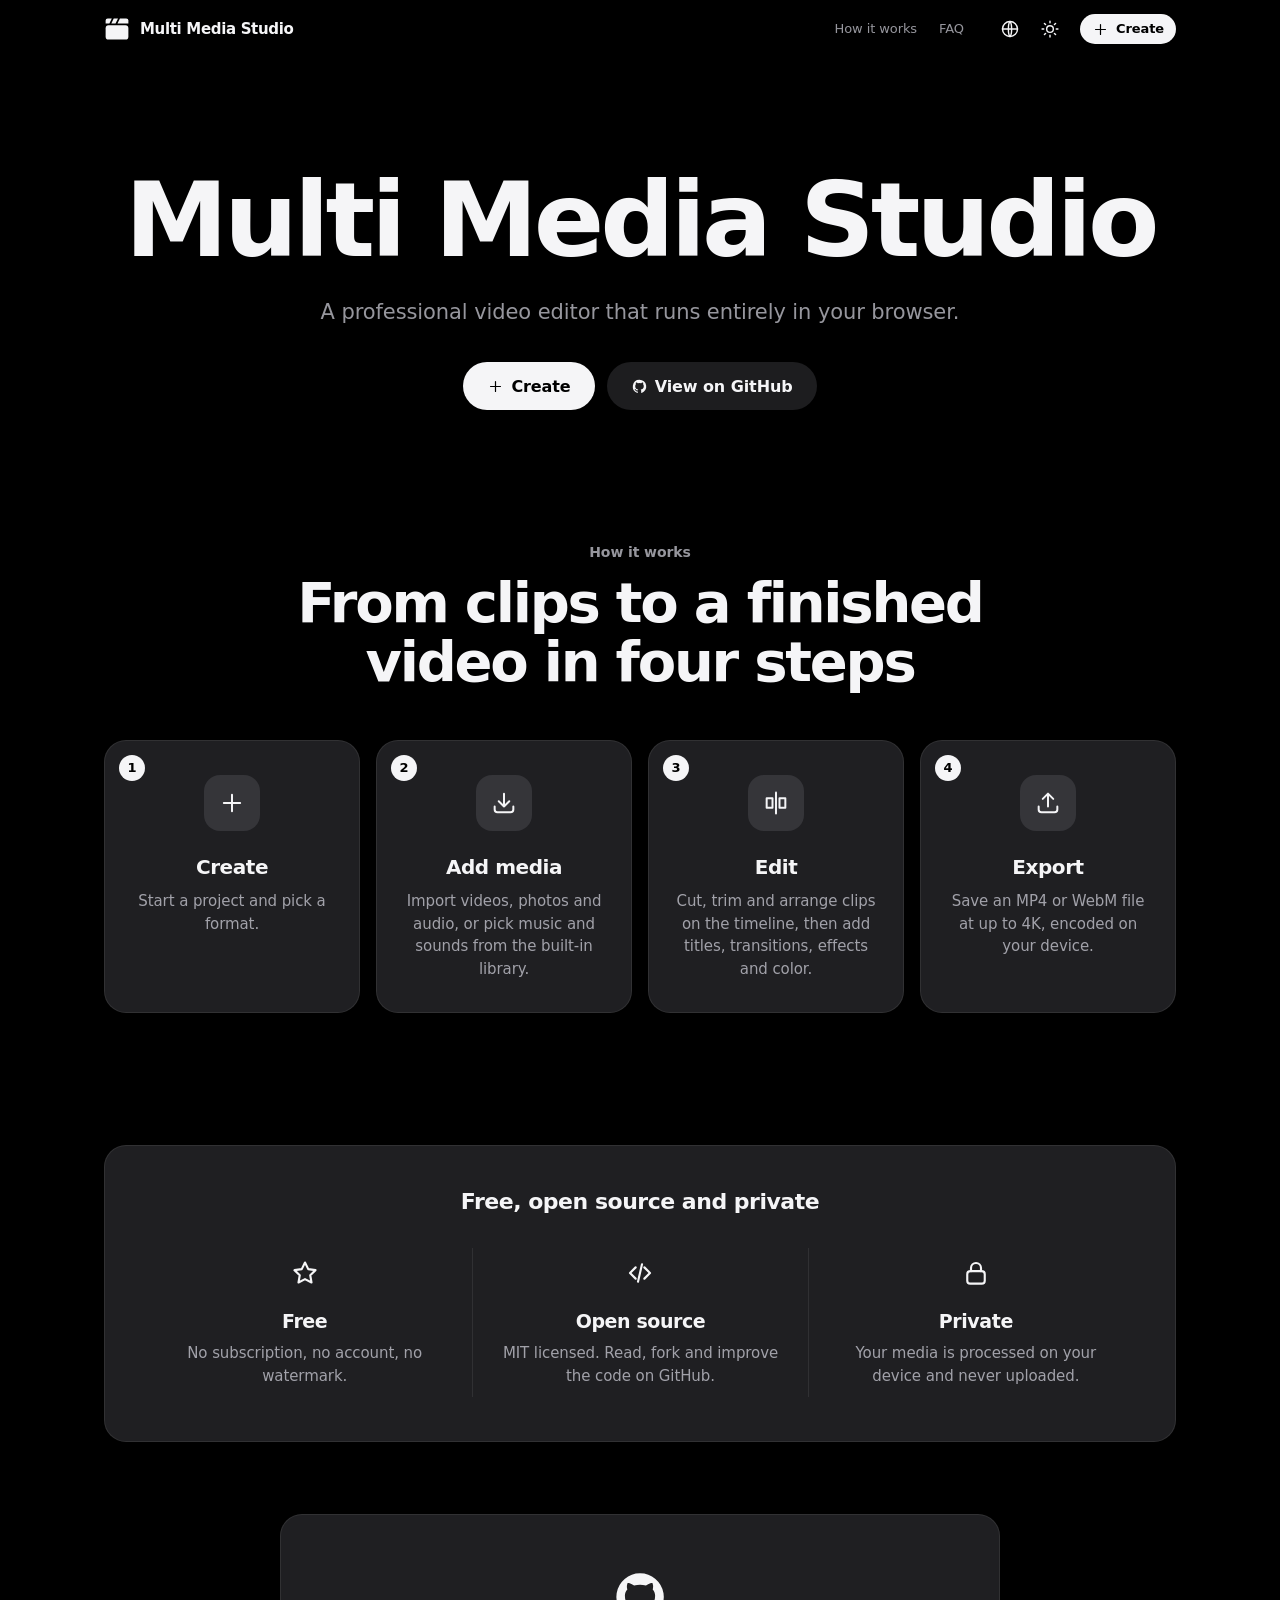
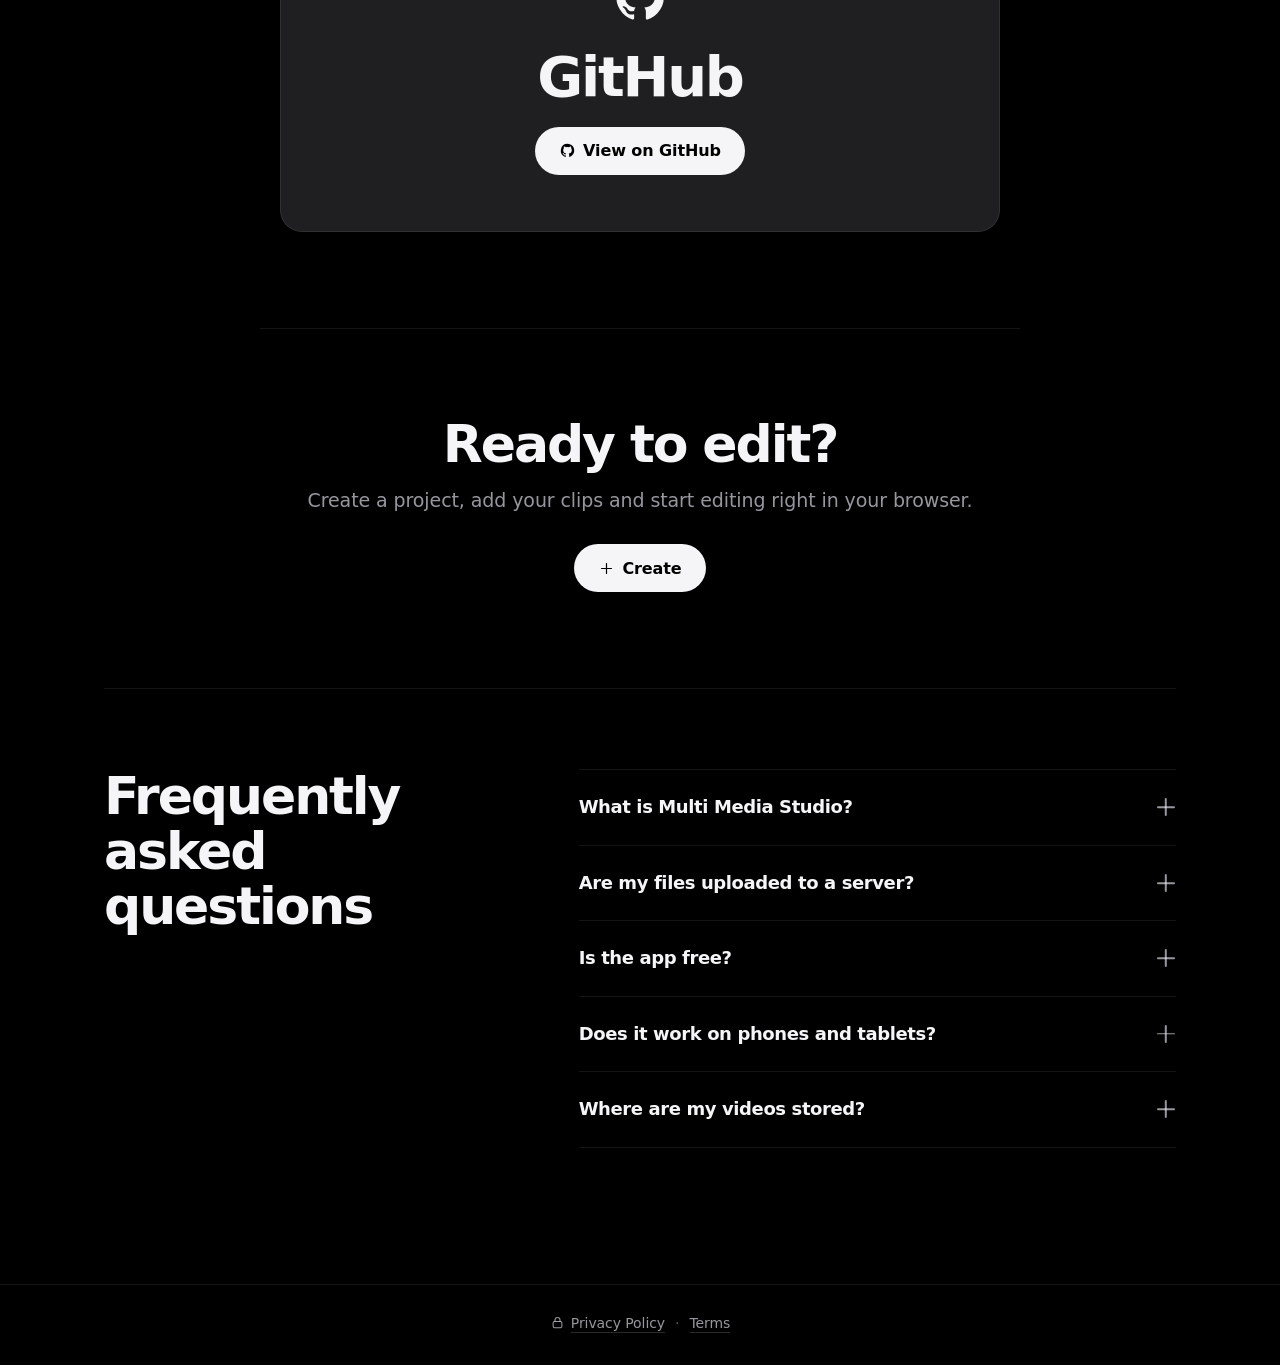
==== commit 2aedf395: "upload files ;)" ====
--- a/index.html
+++ b/index.html
@@ -3,528 +3,162 @@
 <head>
 <meta charset="UTF-8">
 <meta name="viewport" content="width=device-width, initial-scale=1, viewport-fit=cover">
-<!-- Images are processed only in this page. connect-src 'self' means the
-     page cannot send data to any other origin. -->
-<meta http-equiv="Content-Security-Policy" content="default-src 'self'; script-src 'self' 'unsafe-inline' 'wasm-unsafe-eval'; worker-src 'self' blob:; style-src 'self' 'unsafe-inline'; img-src 'self' data: blob:; connect-src 'self' data: blob:; font-src 'self'; object-src 'none'; base-uri 'self'; form-action 'none'; upgrade-insecure-requests">
+<!-- The page may only talk to its own origin. Media is read from files the user picks
+     (blob: URLs) and never sent anywhere; there are no analytics or third-party calls. -->
+<meta http-equiv="Content-Security-Policy" content="default-src 'self'; script-src 'self' 'wasm-unsafe-eval'; worker-src 'self' blob:; style-src 'self' 'unsafe-inline'; img-src 'self' data: blob:; media-src 'self' data: blob:; connect-src 'self' data: blob:; font-src 'self'; object-src 'none'; base-uri 'self'; form-action 'none'; manifest-src 'self'">
 <meta name="referrer" content="no-referrer">
 <meta name="color-scheme" content="dark light">
-<meta name="theme-color" content="#0a0a0b">
-<meta name="description" content="Turn photos into flat, clean-edged cutout artwork. Everything runs privately in your browser.">
-<title>Cutout Effect Studio</title>
-<script>
-/* Applies the saved theme before first paint (no flash). Dark is the default. */
-(function () {
-  var pref = "dark";
-  try { var s = localStorage.getItem("preferredTheme"); if (s === "light" || s === "dark" || s === "system") pref = s; } catch (e) {}
-  var theme = pref === "system"
-    ? (window.matchMedia && matchMedia("(prefers-color-scheme: light)").matches ? "light" : "dark")
-    : pref;
-  document.documentElement.setAttribute("data-theme", theme);
-  document.documentElement.setAttribute("data-route", /^#\/editor/.test(location.hash) ? "editor" : /^#\/terms/.test(location.hash) ? "terms" : "home");
-  document.documentElement.classList.add("i18n-wait");
-  setTimeout(function () { document.documentElement.classList.remove("i18n-wait"); }, 3000);
-  var m = document.querySelector('meta[name="theme-color"]');
-  if (m) m.setAttribute("content", theme === "light" ? "#f5f5f7" : "#0a0a0b");
-})();
-</script>
-<link rel="icon" href="assets/icon.svg?v=1.2.0" type="image/svg+xml">
-<link rel="stylesheet" href="assets/css/app.css?v=1.2.0">
+<meta name="theme-color" content="#000000">
+<meta name="description" content="A free, local-first video editor that runs in your browser. Multi-track timeline, effects, transitions, titles, a royalty-free music library and MP4/WebM export. Your media never leaves your device.">
+<title>Multi Media Studio</title>
+<script src="src/boot.js"></script>
+<link rel="icon" href="assets/icon.svg" type="image/svg+xml">
+<link rel="apple-touch-icon" href="assets/icon-180.png">
+<link rel="manifest" href="manifest.webmanifest">
+<link rel="stylesheet" href="assets/css/base.css">
+<link rel="stylesheet" href="assets/css/landing.css">
+<link rel="stylesheet" href="assets/css/studio.css">
+<link rel="modulepreload" href="src/main.js">
 </head>
 <body>
+<a class="skip-link" href="#main" data-i18n="a11y.skip">Skip to content</a>
 
-<svg width="0" height="0" style="position:absolute" aria-hidden="true" focusable="false">
-  <symbol id="ces-mark" viewBox="0 0 32 32">
-    <rect width="32" height="32" rx="8" style="fill:var(--label)"/>
-    <circle cx="21.5" cy="10.5" r="3.6" style="fill:var(--bg);opacity:.5"/>
-    <path d="M0 21.5 8 13l6 6 4-3.5L32 25v7H0z" style="fill:var(--bg);opacity:.5"/>
-    <path d="M0 27l9-6.5 7 4.5 5-2.5L32 28v4H0z" style="fill:var(--bg)"/>
-  </symbol>
-  <symbol id="gh-mark" viewBox="0 0 16 16">
-    <path fill="currentColor" d="M8 0c4.42 0 8 3.58 8 8a8.013 8.013 0 0 1-5.45 7.59c-.4.08-.55-.17-.55-.38 0-.27.01-1.13.01-2.2 0-.75-.25-1.23-.54-1.48 1.78-.2 3.65-.88 3.65-3.95 0-.88-.31-1.59-.82-2.15.08-.2.36-1.02-.08-2.12 0 0-.67-.22-2.2.82-.64-.18-1.32-.27-2-.27-.68 0-1.36.09-2 .27-1.53-1.03-2.2-.82-2.2-.82-.44 1.1-.16 1.92-.08 2.12-.51.56-.82 1.28-.82 2.15 0 3.06 1.86 3.75 3.64 3.95-.23.2-.44.55-.51 1.07-.46.21-1.61.55-2.33-.66-.15-.24-.6-.83-1.23-.82-.67.01-.27.38.01.53.34.19.73.9.82 1.13.16.45.68 1.31 2.69.94 0 .67.01 1.3.01 1.49 0 .21-.15.45-.55.38A7.995 7.995 0 0 1 0 8c0-4.42 3.58-8 8-8Z"/>
-  </symbol>
-  <symbol id="plus" viewBox="0 0 16 16"><path d="M8 3v10M3 8h10" fill="none" stroke="currentColor" stroke-width="2" stroke-linecap="round"/></symbol>
-  <symbol id="chev-right" viewBox="0 0 14 14"><path d="M5 2.5L9.5 7 5 11.5" fill="none" stroke="currentColor" stroke-width="1.8" stroke-linecap="round" stroke-linejoin="round"/></symbol>
-</svg>
-
-<!-- =============================== HOME (route #/) =============================== -->
-<div class="home" id="home" data-page="home">
-  <header class="homenav" id="homeNav">
-    <div class="homenav-inner">
-      <a class="logo" href="#/" data-i18n-aria="navHome">
-        <svg class="mark" aria-hidden="true"><use href="#ces-mark"/></svg>
-        <span data-i18n="appTitle">Cutout Effect Studio</span>
+<!-- ============================================================ SITE (landing + legal) -->
+<div class="site" id="site">
+  <header class="site-nav" id="siteNav">
+    <div class="site-nav-inner">
+      <a class="brand" href="#/" data-scroll-top data-i18n-aria="nav.home" aria-label="Home">
+        <span data-mark></span>
+        <span class="brand-name">Multi Media Studio</span>
       </a>
-      <nav class="homenav-links" aria-label="Sections">
-        <a href="#features" data-scroll="features" data-i18n="navFeatures">Features</a>
-        <a href="#examples" data-scroll="examples" data-i18n="navExamples">Examples</a>
-        <a href="#faq" data-scroll="faq" data-i18n="navFaq">FAQ</a>
+      <nav class="site-links" data-i18n-aria="nav.sections" aria-label="Sections">
+        <a href="#how" data-scroll="how" data-i18n="nav.how">How it works</a>
+        <a href="#faq" data-scroll="faq" data-i18n="nav.faq">FAQ</a>
       </nav>
-      <div class="homenav-actions">
-        <button class="icon-btn" id="homeLangBtn" type="button" data-i18n-aria="navLanguage" data-i18n-title="navLanguage">
-          <svg viewBox="0 0 24 24" fill="none" stroke="currentColor" stroke-width="1.6" stroke-linecap="round" aria-hidden="true"><circle cx="12" cy="12" r="9"/><ellipse cx="12" cy="12" rx="3.8" ry="9"/><path d="M3.5 9h17M3.5 15h17"/></svg>
-        </button>
-        <button class="icon-btn" id="homeThemeBtn" type="button">
-          <svg class="theme-glyph" viewBox="0 0 24 24" aria-hidden="true">
-            <mask id="tgMaskHome"><rect width="24" height="24" fill="#fff"/><circle class="tg-bite" cx="17" cy="7" r="5" fill="#000"/></mask>
-            <circle class="tg-core" cx="12" cy="12" r="4.4" fill="currentColor" mask="url(#tgMaskHome)"/>
-            <g class="tg-rays" stroke="currentColor" stroke-width="1.6" stroke-linecap="round"><path d="M12 2.5v2M12 19.5v2M2.5 12h2M19.5 12h2M5.3 5.3l1.4 1.4M17.3 17.3l1.4 1.4M5.3 18.7l1.4-1.4M17.3 6.7l1.4-1.4"/></g>
-          </svg>
-        </button>
-        <a class="btn primary small" href="#/editor" id="navCreate"><svg aria-hidden="true"><use href="#plus"/></svg><span data-i18n="create">Create</span></a>
+      <div class="site-actions">
+        <button class="icon-btn" type="button" data-action="language" data-i18n-aria="nav.language" data-i18n-title="nav.language" aria-label="Language"><span data-icon="globe"></span></button>
+        <button class="icon-btn" type="button" data-action="theme" data-theme-toggle><span data-icon="appearance"></span></button>
+        <a class="btn primary small" href="#/studio/new"><span data-icon="plus"></span><span data-i18n="cta.start">Create</span></a>
       </div>
     </div>
   </header>
 
-  <main class="home-main">
+  <main class="landing" id="main" tabindex="-1">
+    <!-- Hero -->
     <section class="hero" aria-labelledby="heroTitle">
-      <h1 class="hero-title" id="heroTitle" tabindex="-1" data-i18n="appTitle">Cutout Effect Studio</h1>
-      <p class="hero-text" data-i18n="heroText"></p>
+      <h1 class="hero-title" id="heroTitle">Multi Media Studio</h1>
+      <p class="hero-text" data-i18n="hero.text">A professional video editor that runs entirely in your browser.</p>
       <div class="hero-actions">
-        <a class="btn primary large" href="#/editor" id="heroCreate"><svg aria-hidden="true"><use href="#plus"/></svg><span data-i18n="create">Create</span></a>
-        <a class="btn large" href="https://github.com/aligokdam/cutout.github.io" target="_blank" rel="noopener noreferrer">
-          <svg aria-hidden="true"><use href="#gh-mark"/></svg><span data-i18n="viewOnGithub">View on GitHub</span>
-        </a>
-      </div>
-
-      <a class="appcard" href="#/editor" id="appCard" draggable="false">
-        <div class="appcard-media compare-static" data-demo="hero">
-          <canvas class="demo-original" aria-hidden="true"></canvas>
-          <canvas class="demo-result" role="img" data-i18n-aria-label="viewResult"></canvas>
-          <span class="demo-tag left" data-i18n="labelOriginal">Original</span>
-          <span class="demo-tag right" data-i18n="viewResult">Result</span>
-          <span class="demo-divider" aria-hidden="true"><span class="demo-knob"><svg viewBox="0 0 16 16" fill="none" stroke="currentColor" stroke-width="1.6" stroke-linecap="round" stroke-linejoin="round"><path d="M6 4L2 8l4 4M10 4l4 4-4 4"/></svg></span></span>
-        </div>
-        <div class="appcard-bar">
-          <svg class="mark" aria-hidden="true"><use href="#ces-mark"/></svg>
-          <span class="appcard-text">
-            <span class="appcard-title" data-i18n="appTitle">Cutout Effect Studio</span>
-            <span class="appcard-sub" data-i18n="appCardSub"></span>
-          </span>
-          <span class="appcard-open"><span data-i18n="openEditor">Open editor</span><svg aria-hidden="true"><use href="#chev-right"/></svg></span>
-        </div>
-      </a>
-    </section>
-
-    <section class="home-block" id="features" aria-labelledby="featuresTitle">
-      <div class="block-head">
-        <p class="eyebrow" data-i18n="navFeatures">Features</p>
-        <h2 id="featuresTitle" data-i18n="featuresTitle"></h2>
-        <p class="lead" data-i18n="featuresLead"></p>
-      </div>
-      <div class="feature-grid">
-        <article class="feature">
-          <div class="feature-media pair" data-demo="levels"></div>
-          <div class="feature-slider"></div>
-          <h3 data-i18n="levelsLabel">Number of Levels</h3>
-          <p data-i18n="featLevelsText"></p>
-        </article>
-        <article class="feature">
-          <div class="feature-media pair" data-demo="simplicity"></div>
-          <div class="feature-slider"></div>
-          <h3 data-i18n="simplicityLabel">Edge Simplicity</h3>
-          <p data-i18n="featSimplicityText"></p>
-        </article>
-        <article class="feature">
-          <div class="feature-media pair" data-demo="fidelity"></div>
-          <div class="feature-slider"></div>
-          <h3 data-i18n="fidelityLabel">Edge Fidelity</h3>
-          <p data-i18n="featFidelityText"></p>
-        </article>
-        <article class="feature compact">
-          <svg class="feature-icon" viewBox="0 0 28 28" fill="none" stroke="currentColor" stroke-width="1.6" stroke-linecap="round" stroke-linejoin="round" aria-hidden="true"><rect x="3" y="5" width="22" height="18" rx="3"/><path d="M14 3v22"/><path d="M10 11l-3 3 3 3M18 11l3 3-3 3"/></svg>
-          <h3 data-i18n="featCompareTitle"></h3>
-          <p data-i18n="featCompareText"></p>
-        </article>
-        <article class="feature compact">
-          <svg class="feature-icon" viewBox="0 0 28 28" fill="none" stroke="currentColor" stroke-width="1.6" stroke-linecap="round" stroke-linejoin="round" aria-hidden="true"><path d="M7 3h10l6 6v14a2 2 0 0 1-2 2H7a2 2 0 0 1-2-2V5a2 2 0 0 1 2-2z"/><path d="M17 3v6h6"/><path d="M9 20l3-4 2.5 2.5L17 15l3 5z"/></svg>
-          <h3 data-i18n="featFormatsTitle"></h3>
-          <p data-i18n="featFormatsText"></p>
-        </article>
-        <article class="feature compact">
-          <svg class="feature-icon" viewBox="0 0 28 28" fill="none" stroke="currentColor" stroke-width="1.6" stroke-linecap="round" stroke-linejoin="round" aria-hidden="true"><rect x="6" y="12" width="16" height="12" rx="2.5"/><path d="M9.5 12V8.5a4.5 4.5 0 0 1 9 0V12"/></svg>
-          <h3 data-i18n="privacyTitle">Privacy</h3>
-          <p data-i18n="featPrivacyText"></p>
-        </article>
+        <a class="btn primary large" href="#/studio/new"><span data-icon="plus"></span><span data-i18n="cta.start">Create</span></a>
+        <a class="btn large" href="https://github.com/aligokdam/multi.media.studio" target="_blank" rel="noopener noreferrer"><span data-icon="github"></span><span data-i18n="cta.github">View on GitHub</span></a>
       </div>
     </section>
 
+    <!-- How it works -->
+    <section class="lp-block" id="how" aria-labelledby="howTitle">
+      <div class="block-head">
+        <p class="eyebrow" data-i18n="nav.how">How it works</p>
+        <h2 id="howTitle" data-i18n="how.title">From clips to a finished video in four steps</h2>
+      </div>
+      <ol class="steps">
+        <li class="step"><span class="step-num" aria-hidden="true">1</span><span class="step-icon" data-icon="plus"></span><h3 data-i18n="how.s1.title">Create</h3><p data-i18n="how.s1.text"></p></li>
+        <li class="step"><span class="step-num" aria-hidden="true">2</span><span class="step-icon" data-icon="importFile"></span><h3 data-i18n="how.s2.title">Add media</h3><p data-i18n="how.s2.text"></p></li>
+        <li class="step"><span class="step-num" aria-hidden="true">3</span><span class="step-icon" data-icon="split"></span><h3 data-i18n="how.s3.title">Edit</h3><p data-i18n="how.s3.text"></p></li>
+        <li class="step"><span class="step-num" aria-hidden="true">4</span><span class="step-icon" data-icon="exportFile"></span><h3 data-i18n="how.s4.title">Export</h3><p data-i18n="how.s4.text"></p></li>
+      </ol>
+    </section>
+
+    <!-- Values -->
     <section class="values" aria-labelledby="valuesTitle">
-      <h2 class="values-title" id="valuesTitle" data-i18n="heroEyebrow">Free, open source and private</h2>
+      <h2 class="values-title" id="valuesTitle" data-i18n="values.title">Free, open source and private</h2>
       <div class="values-grid">
-        <div class="value-item">
-          <svg viewBox="0 0 28 28" fill="none" stroke="currentColor" stroke-width="1.6" stroke-linecap="round" stroke-linejoin="round" aria-hidden="true"><path d="M14 3.5l2.9 6.2 6.6.8-4.9 4.6 1.3 6.6L14 18.4l-5.9 3.3 1.3-6.6-4.9-4.6 6.6-.8z"/></svg>
-          <h3 data-i18n="freeTitle">Free</h3><p data-i18n="freeText"></p>
-        </div>
-        <div class="value-item">
-          <svg viewBox="0 0 28 28" fill="none" stroke="currentColor" stroke-width="1.6" stroke-linecap="round" stroke-linejoin="round" aria-hidden="true"><path d="M10 8l-6 6 6 6M18 8l6 6-6 6M15.5 5l-3 18"/></svg>
-          <h3 data-i18n="openTitle">Open source</h3><p data-i18n="openText"></p>
-        </div>
-        <div class="value-item">
-          <svg viewBox="0 0 28 28" fill="none" stroke="currentColor" stroke-width="1.6" stroke-linecap="round" stroke-linejoin="round" aria-hidden="true"><rect x="6" y="12" width="16" height="12" rx="2.5"/><path d="M9.5 12V8.5a4.5 4.5 0 0 1 9 0V12"/></svg>
-          <h3 data-i18n="privateTitle">Private</h3><p data-i18n="privateText"></p>
-        </div>
+        <div class="value-item"><span data-icon="star"></span><h3 data-i18n="values.free.title">Free</h3><p data-i18n="values.free.text"></p></div>
+        <div class="value-item"><span data-icon="code"></span><h3 data-i18n="values.open.title">Open source</h3><p data-i18n="values.open.text"></p></div>
+        <div class="value-item"><span data-icon="lock"></span><h3 data-i18n="values.private.title">Private</h3><p data-i18n="values.private.text"></p></div>
       </div>
     </section>
 
-    <section class="home-block" aria-labelledby="stripTitle">
-      <div class="block-head">
-        <h2 id="stripTitle" data-i18n="stripTitle"></h2>
-        <p class="lead" data-i18n="stripText"></p>
-      </div>
-      <div class="strip" data-demo="strip"></div>
-    </section>
-
-    <section class="home-block" id="examples" aria-labelledby="examplesTitle">
-      <div class="block-head">
-        <h2 id="examplesTitle" data-i18n="examplesTitle">Examples</h2>
-        <p class="lead" data-i18n="examplesLead"></p>
-      </div>
-      <div class="examples" data-demo="examples"></div>
-    </section>
-
-    <section class="home-block" id="github" aria-labelledby="githubTitle">
+    <!-- GitHub -->
+    <section class="lp-block github" id="github" aria-labelledby="githubTitle">
       <div class="repo-card">
-        <svg class="repo-icon" aria-hidden="true"><use href="#gh-mark"/></svg>
+        <span class="repo-icon" data-icon="github"></span>
         <h2 id="githubTitle">GitHub</h2>
-        <a class="btn primary large" id="githubBtn" href="https://github.com/aligokdam/cutout.github.io" target="_blank" rel="noopener noreferrer">
-          <svg aria-hidden="true"><use href="#gh-mark"/></svg><span data-i18n="viewOnGithub">View Repository</span>
-        </a>
+        <a class="btn primary large" href="https://github.com/aligokdam/multi.media.studio" target="_blank" rel="noopener noreferrer"><span data-icon="github"></span><span data-i18n="cta.github">View on GitHub</span></a>
       </div>
     </section>
 
+    <!-- CTA -->
     <section class="cta" aria-labelledby="ctaTitle">
-      <h2 id="ctaTitle" data-i18n="ctaTitle">Ready to create?</h2>
-      <p class="lead" data-i18n="ctaText"></p>
-      <a class="btn primary large" href="#/editor" id="ctaCreate"><svg aria-hidden="true"><use href="#plus"/></svg><span data-i18n="create">Create</span></a>
+      <h2 id="ctaTitle" data-i18n="cta.title">Ready to edit?</h2>
+      <p data-i18n="cta.text"></p>
+      <a class="btn primary large" href="#/studio/new"><span data-icon="plus"></span><span data-i18n="cta.start">Create</span></a>
     </section>
 
+    <!-- FAQ -->
     <section class="faq" id="faq" aria-labelledby="faqTitle">
-      <h2 id="faqTitle" data-i18n="faqTitle">Frequently Asked Questions</h2>
+      <h2 id="faqTitle" data-i18n="faq.title">Frequently asked questions</h2>
       <div class="faq-list">
-        <details class="faq-item">
-          <summary><span data-i18n="faq1q"></span><span class="faq-icon" aria-hidden="true"></span></summary>
-          <p data-i18n="faq1a"></p>
-        </details>
-        <details class="faq-item">
-          <summary><span data-i18n="faq2q"></span><span class="faq-icon" aria-hidden="true"></span></summary>
-          <p data-i18n="faq2a"></p>
-        </details>
-        <details class="faq-item">
-          <summary><span data-i18n="faq3q"></span><span class="faq-icon" aria-hidden="true"></span></summary>
-          <p data-i18n="faq3a"></p>
-        </details>
-        <details class="faq-item">
-          <summary><span data-i18n="faq4q"></span><span class="faq-icon" aria-hidden="true"></span></summary>
-          <p data-i18n="faq4a"></p>
-        </details>
-        <details class="faq-item">
-          <summary><span data-i18n="faq5q"></span><span class="faq-icon" aria-hidden="true"></span></summary>
-          <p data-i18n="faq5a"></p>
-        </details>
+        <details><summary><span data-i18n="faq.q10"></span><span class="faq-icon" aria-hidden="true"></span></summary><p data-i18n="faq.a10"></p></details>
+        <details><summary><span data-i18n="faq.q1"></span><span class="faq-icon" aria-hidden="true"></span></summary><p data-i18n="faq.a1"></p></details>
+        <details><summary><span data-i18n="faq.q4"></span><span class="faq-icon" aria-hidden="true"></span></summary><p data-i18n="faq.a4"></p></details>
+        <details><summary><span data-i18n="faq.q11"></span><span class="faq-icon" aria-hidden="true"></span></summary><p data-i18n="faq.a11"></p></details>
+        <details><summary><span data-i18n="faq.q5"></span><span class="faq-icon" aria-hidden="true"></span></summary><p data-i18n="faq.a5"></p></details>
       </div>
     </section>
   </main>
 
-  <main class="terms-main" id="terms" aria-label="Terms" data-i18n-aria-label="termsTitle">
-      <article>
-        <header class="terms-head">
-          <h1 class="terms-title" tabindex="-1" data-i18n="termsTitle"></h1>
-          <p class="terms-updated" data-i18n="termsUpdated"></p>
-          <p class="terms-intro" data-i18n="termsIntro"></p>
-        </header>
-        <section class="terms-section"><h2><span class="terms-num">1</span><span data-i18n="terms1h"></span></h2>
-          <p data-i18n="terms1p"></p></section>
-        <section class="terms-section"><h2><span class="terms-num">2</span><span data-i18n="terms2h"></span></h2>
-          <p data-i18n="terms2p"></p></section>
-        <section class="terms-section"><h2><span class="terms-num">3</span><span data-i18n="terms3h"></span></h2>
-          <p data-i18n-rich="terms3p" data-link="privacy"></p></section>
-        <section class="terms-section"><h2><span class="terms-num">4</span><span data-i18n="terms4h"></span></h2>
-          <p data-i18n="terms4p"></p></section>
-        <section class="terms-section"><h2><span class="terms-num">5</span><span data-i18n="terms5h"></span></h2>
-          <p data-i18n="terms5a"></p></section>
-        <section class="terms-section"><h2><span class="terms-num">6</span><span data-i18n="terms6h"></span></h2>
-          <p data-i18n-rich="terms6p" data-link="https://github.com/aligokdam/cutout.github.io"></p></section>
-        <section class="terms-section"><h2><span class="terms-num">7</span><span data-i18n="terms7h"></span></h2>
-          <p data-i18n="terms7p"></p></section>
-        <section class="terms-section"><h2><span class="terms-num">8</span><span data-i18n="terms8h"></span></h2>
-          <p data-i18n="terms8p"></p></section>
-        <section class="terms-section"><h2><span class="terms-num">9</span><span data-i18n="terms9h"></span></h2>
-          <p data-i18n="terms9p"></p></section>
-        <section class="terms-section"><h2><span class="terms-num">10</span><span data-i18n="terms10h"></span></h2>
-          <p data-i18n-rich="terms10p" data-link="https://github.com/aligokdam/cutout.github.io/issues"></p></section>
-      </article>
+  <!-- ============================================================ LEGAL -->
+  <main class="legal" id="legal" tabindex="-1">
+    <article class="legal-doc" data-doc="terms">
+      <header class="legal-head">
+        <h1 data-i18n="terms.title">Terms of Use</h1>
+        <p class="legal-updated" data-i18n="legal.updated">Last updated: 5 October 2026</p>
+        <p class="legal-intro" data-i18n="terms.intro"></p>
+      </header>
+      <section><h2><span class="legal-num">1</span><span data-i18n="terms.h1"></span></h2><p data-i18n="terms.p1"></p></section>
+      <section><h2><span class="legal-num">2</span><span data-i18n="terms.h2"></span></h2><p data-i18n="terms.p2"></p></section>
+      <section><h2><span class="legal-num">3</span><span data-i18n="terms.h3"></span></h2><p data-i18n="terms.p3"></p></section>
+      <section><h2><span class="legal-num">4</span><span data-i18n="terms.h4"></span></h2><p data-i18n="terms.p4"></p></section>
+      <section><h2><span class="legal-num">5</span><span data-i18n="terms.h5"></span></h2><p data-i18n="terms.p5"></p></section>
+      <section><h2><span class="legal-num">6</span><span data-i18n="terms.h6"></span></h2><p data-i18n="terms.p6"></p></section>
+      <section><h2><span class="legal-num">7</span><span data-i18n="terms.h7"></span></h2><p data-i18n="terms.p7"></p></section>
+      <section><h2><span class="legal-num">8</span><span data-i18n="terms.h8"></span></h2><p data-i18n-html="terms.p8"></p></section>
+    </article>
+    <article class="legal-doc plain" data-doc="privacy">
+      <header class="legal-head">
+        <h1 data-i18n="privacy.title">Privacy Policy</h1>
+        <p class="legal-updated" data-i18n="privacy.updated"></p>
+        <p class="legal-intro" data-i18n="privacy.intro"></p>
+      </header>
+      <section><h2 data-i18n="privacy.glance"></h2>
+        <ul class="doc-list"><li data-i18n="privacy.l1"></li><li data-i18n="privacy.l2"></li><li data-i18n="privacy.l3"></li><li data-i18n="privacy.l4"></li><li data-i18n="privacy.l5"></li><li data-i18n="privacy.l6"></li></ul>
+      </section>
+      <section><h2 data-i18n="privacy.h.media"></h2><p data-i18n="privacy.p.media"></p></section>
+      <section><h2 data-i18n="privacy.h.stored"></h2><p data-i18n="privacy.p.stored"></p><ul class="doc-list"><li data-i18n="privacy.stored.a"></li><li data-i18n="privacy.stored.b"></li><li data-i18n="privacy.stored.c"></li><li data-i18n="privacy.stored.d"></li></ul><p data-i18n="privacy.stored.note"></p></section>
+      <section><h2 data-i18n="privacy.h.save"></h2><p data-i18n="privacy.p.save"></p></section>
+      <section><h2 data-i18n="privacy.h.tracking"></h2><p data-i18n="privacy.p.tracking"></p></section>
+      <section><h2 data-i18n="privacy.h.hosting"></h2><p data-i18n="privacy.p.hosting"></p></section>
+      <section><h2 data-i18n="privacy.h.changes"></h2><p data-i18n="privacy.p.changes"></p></section>
+      <section><h2 data-i18n="privacy.h.control"></h2><p data-i18n="privacy.p.control"></p></section>
+      <section><h2 data-i18n="privacy.h.contact"></h2><p data-i18n-html="privacy.p.contact"></p></section>
+    </article>
   </main>
 
-  <footer class="home-footer">
-    <button class="footer-link" id="homePrivacyBtn" type="button"><svg viewBox="0 0 16 16" fill="none" stroke="currentColor" stroke-width="1.4" stroke-linecap="round" stroke-linejoin="round" aria-hidden="true"><rect x="3" y="7" width="10" height="7" rx="1.6"/><path d="M5.3 7V5a2.7 2.7 0 0 1 5.4 0v2"/></svg><span data-i18n="privacyPolicy">Privacy Policy</span></button>
-    <span class="footer-dot" aria-hidden="true">·</span>
-    <a class="footer-link" href="#/terms" data-i18n="termsLink">Terms</a>
+  <footer class="site-footer">
+    <nav class="legal-links" data-i18n-aria="nav.footer" aria-label="Footer">
+      <a href="#/privacy"><span data-icon="lock"></span><span data-i18n="privacy.title">Privacy Policy</span></a>
+      <span aria-hidden="true">·</span>
+      <a href="#/terms" data-i18n="footer.terms">Terms</a>
+    </nav>
   </footer>
 </div>
 
-<!-- ============================== EDITOR (route #/editor) ============================== -->
-<div class="app" id="app" data-page="editor">
+<!-- ============================================================ STUDIO (built by src/editor) -->
+<div class="studio" id="studio" data-i18n-aria="studio.label" aria-label="Studio"></div>
 
-  <header class="topbar">
-    <div class="brand">
-      <h1 class="brand-title" id="editorTitle" tabindex="-1"><a class="logo" href="#/" data-i18n-aria="navHome"><svg class="mark" aria-hidden="true"><use href="#ces-mark"/></svg><span data-i18n="appTitle">Cutout Effect Studio</span></a></h1>
-    </div>
-    <nav class="toolbar" aria-label="Tools">
-      <button class="icon-btn" id="helpBtn" type="button" data-i18n-aria="navHelp" data-i18n-title="navHelp">
-        <svg viewBox="0 0 24 24" fill="none" stroke="currentColor" stroke-width="1.6" stroke-linecap="round" stroke-linejoin="round" aria-hidden="true"><circle cx="12" cy="12" r="9"/><path d="M9.6 9.3a2.5 2.5 0 0 1 4.8.9c0 1.7-2.4 2.2-2.4 3.8"/><circle cx="12" cy="17" r=".6" fill="currentColor" stroke="none"/></svg>
-      </button>
-      <button class="icon-btn" id="langBtn" type="button" data-i18n-aria="navLanguage" data-i18n-title="navLanguage">
-        <svg viewBox="0 0 24 24" fill="none" stroke="currentColor" stroke-width="1.6" stroke-linecap="round" aria-hidden="true"><circle cx="12" cy="12" r="9"/><ellipse cx="12" cy="12" rx="3.8" ry="9"/><path d="M3.5 9h17M3.5 15h17"/></svg>
-      </button>
-      <button class="icon-btn" id="themeBtn" type="button">
-        <svg class="theme-glyph" viewBox="0 0 24 24" aria-hidden="true">
-          <mask id="tgMask"><rect width="24" height="24" fill="#fff"/><circle class="tg-bite" cx="17" cy="7" r="5" fill="#000"/></mask>
-          <circle class="tg-core" cx="12" cy="12" r="4.4" fill="currentColor" mask="url(#tgMask)"/>
-          <g class="tg-rays" stroke="currentColor" stroke-width="1.6" stroke-linecap="round"><path d="M12 2.5v2M12 19.5v2M2.5 12h2M19.5 12h2M5.3 5.3l1.4 1.4M17.3 17.3l1.4 1.4M5.3 18.7l1.4-1.4M17.3 6.7l1.4-1.4"/></g>
-        </svg>
-      </button>
-    </nav>
-  </header>
+<div class="live-region sr-only" id="liveRegion" aria-live="polite"></div>
+<noscript><p class="noscript">Multi Media Studio needs JavaScript to run. Everything runs locally in your browser.</p></noscript>
 
-  <main class="workspace" id="workspace">
-
-    <section class="stage surface" aria-labelledby="stageTitle">
-      <div class="stage-head">
-        <div class="stage-meta">
-          <h2 class="stage-title" id="stageTitle" data-i18n="previewTitle">Preview</h2>
-          <span class="stage-file" id="fileMeta"></span>
-        </div>
-        <div class="stage-actions">
-          <div class="segmented" role="radiogroup" id="viewSeg" aria-labelledby="stageTitle">
-            <button type="button" role="radio" aria-checked="true" data-view="result" data-i18n="viewResult" disabled>Result</button>
-            <button type="button" role="radio" aria-checked="false" data-view="compare" data-i18n="viewCompare" disabled>Compare</button>
-          </div>
-          <button class="btn small" id="replaceBtn" type="button" data-i18n="replaceImage" hidden>Replace</button>
-          <button class="icon-btn small" id="settingsBtn" type="button" data-i18n-aria="navSettings" data-i18n-title="navSettings">
-            <svg viewBox="0 0 24 24" fill="none" stroke="currentColor" stroke-width="1.6" stroke-linecap="round" stroke-linejoin="round" aria-hidden="true"><path d="M10.3 3.6a1.7 1.7 0 0 1 3.4 0l.2 1a1.7 1.7 0 0 0 2.5 1.1l.9-.5a1.7 1.7 0 0 1 2.4 2.4l-.5.9a1.7 1.7 0 0 0 1.1 2.5l1 .2a1.7 1.7 0 0 1 0 3.4l-1 .2a1.7 1.7 0 0 0-1.1 2.5l.5.9a1.7 1.7 0 0 1-2.4 2.4l-.9-.5a1.7 1.7 0 0 0-2.5 1.1l-.2 1a1.7 1.7 0 0 1-3.4 0l-.2-1a1.7 1.7 0 0 0-2.5-1.1l-.9.5a1.7 1.7 0 0 1-2.4-2.4l.5-.9a1.7 1.7 0 0 0-1.1-2.5l-1-.2a1.7 1.7 0 0 1 0-3.4l1-.2a1.7 1.7 0 0 0 1.1-2.5l-.5-.9a1.7 1.7 0 0 1 2.4-2.4l.9.5a1.7 1.7 0 0 0 2.5-1.1z"/><circle cx="12" cy="12" r="3"/></svg>
-          </button>
-        </div>
-      </div>
-
-      <div class="stage-body" id="stageBody">
-        <div class="dropzone" id="dropzone" role="button" tabindex="0" aria-describedby="dropHint">
-          <svg class="dropzone-icon" viewBox="0 0 48 48" fill="none" stroke="currentColor" stroke-width="1.5" stroke-linecap="round" stroke-linejoin="round" aria-hidden="true"><rect x="6" y="9" width="36" height="30" rx="5"/><circle cx="17" cy="19" r="3.5"/><path d="M6.5 33l10-9 8 7 5-4 12 10"/></svg>
-          <span class="dropzone-title" data-i18n="dropTitle">Choose an image or drop it here</span>
-          <span class="dropzone-hint" id="dropHint" data-i18n="dropHint">PNG, JPG, JPEG, WEBP, HEIC or HEIF, up to 40 MB</span>
-          <span class="btn primary" aria-hidden="true" data-i18n="chooseImage">Choose Image</span>
-        </div>
-
-        <div class="frame" id="frame" hidden>
-          <canvas id="resultCanvas" role="img" aria-label="Result"></canvas>
-          <canvas id="originalCanvas" class="original" aria-hidden="true"></canvas>
-          <span class="frame-tag left" data-i18n="labelOriginal">Original</span>
-          <span class="frame-tag right" data-i18n="viewResult">Result</span>
-          <div class="split" id="split" role="slider" tabindex="0" aria-valuemin="0" aria-valuemax="100" aria-valuenow="50" data-i18n-aria="compareHandle">
-            <span class="split-knob"><svg viewBox="0 0 16 16" fill="none" stroke="currentColor" stroke-width="1.6" stroke-linecap="round" stroke-linejoin="round" aria-hidden="true"><path d="M6 4L2 8l4 4M10 4l4 4-4 4"/></svg></span>
-          </div>
-        </div>
-
-        <div class="drop-overlay" aria-hidden="true"><span data-i18n="dropRelease">Drop to open</span></div>
-        <div class="busy" id="busy" role="status" aria-live="polite"><span class="spinner" aria-hidden="true"></span><span id="busyText"></span></div>
-      </div>
-
-      <input type="file" id="fileInput" class="sr-only" tabindex="-1" aria-hidden="true"
-        accept="image/png,image/jpeg,image/webp,image/heic,image/heif,image/heic-sequence,image/heif-sequence,.png,.jpg,.jpeg,.webp,.heic,.heif">
-    </section>
-
-    <aside class="inspector surface" aria-label="Inspector">
-      <div class="group">
-        <h2 class="group-title" data-i18n="groupEffect">Effect</h2>
-
-        <div class="control">
-          <div class="control-head">
-            <label for="levels" data-i18n="levelsLabel">Number of Levels</label>
-            <output class="value" id="levelsValue" for="levels">6</output>
-          </div>
-          <p class="hint" id="levelsHint" data-i18n="levelsHint">How many flat tonal levels the image is reduced to.</p>
-          <input type="range" id="levels" min="2" max="20" step="1" value="6" aria-describedby="levelsHint">
-          <div class="scale" aria-hidden="true"><span>2</span><span>20</span></div>
-        </div>
-
-        <div class="control">
-          <div class="control-head">
-            <label for="simplicity" data-i18n="simplicityLabel">Edge Simplicity</label>
-            <output class="value" id="simplicityValue" for="simplicity">4</output>
-          </div>
-          <p class="hint" id="simplicityHint" data-i18n="simplicityHint">Merges small details into larger, simpler shapes.</p>
-          <input type="range" id="simplicity" min="0" max="10" step="1" value="4" aria-describedby="simplicityHint">
-          <div class="scale" aria-hidden="true"><span>0</span><span>10</span></div>
-        </div>
-
-        <div class="control">
-          <div class="control-head">
-            <label for="fidelity" data-i18n="fidelityLabel">Edge Fidelity</label>
-            <output class="value" id="fidelityValue" for="fidelity">2</output>
-          </div>
-          <p class="hint" id="fidelityHint" data-i18n="fidelityHint">How closely edges follow the original contours.</p>
-          <input type="range" id="fidelity" min="0" max="3" step="1" value="2" aria-describedby="fidelityHint">
-          <div class="scale" aria-hidden="true"><span>0</span><span>3</span></div>
-        </div>
-
-      </div>
-
-      <div class="group">
-        <h2 class="group-title" data-i18n="groupColor">Color Settings</h2>
-        <div class="control">
-          <div class="control-head">
-            <span class="control-label" id="toneLabel" data-i18n="toneLabel">Tone</span>
-          </div>
-          <p class="hint" id="toneHint" data-i18n="toneHint">Color keeps hues. Mono reduces the image to gray tones. Level 2 is always black and white.</p>
-          <div class="segmented tone-seg" role="radiogroup" id="toneSeg" aria-labelledby="toneLabel" aria-describedby="toneHint">
-            <button type="button" role="radio" aria-checked="true" data-tone="color" data-i18n="toneColor">Color</button>
-            <button type="button" role="radio" aria-checked="false" data-tone="mono" data-i18n="toneMono">Mono</button>
-          </div>
-        </div>
-
-      </div>
-
-      <div class="group group-actions">
-        <div class="btn-row">
-          <button class="btn" id="resetOriginalBtn" type="button" data-i18n="resetToOriginal">Reset to Original</button>
-          <button class="btn" id="resetAllBtn" type="button" data-i18n="resetAllSettings">Reset All Settings</button>
-        </div>
-      </div>
-
-      <div class="group">
-        <h2 class="group-title" data-i18n="groupExport">Export</h2>
-        <div class="export-row">
-          <span class="control-label" id="formatLabel" data-i18n="formatLabel">Format</span>
-          <div class="segmented" role="radiogroup" id="formatSeg" aria-labelledby="formatLabel">
-            <button type="button" role="radio" aria-checked="true" data-format="png" data-i18n="formatPng">PNG</button>
-            <button type="button" role="radio" aria-checked="false" data-format="jpg" data-i18n="formatJpg">JPG</button>
-          </div>
-        </div>
-        <button class="btn primary block" id="downloadBtn" type="button" disabled>
-          <svg viewBox="0 0 16 16" fill="none" stroke="currentColor" stroke-width="1.6" stroke-linecap="round" stroke-linejoin="round" aria-hidden="true"><path d="M8 2.5v8M4.5 7.5L8 11l3.5-3.5M3 13.5h10"/></svg>
-          <span id="downloadLabel">Download PNG</span>
-        </button>
-      </div>
-
-    </aside>
-  </main>
-
-  <footer class="home-footer editor-footer">
-    <button class="footer-link" id="privacyBtn" type="button"><svg viewBox="0 0 16 16" fill="none" stroke="currentColor" stroke-width="1.4" stroke-linecap="round" stroke-linejoin="round" aria-hidden="true"><rect x="3" y="7" width="10" height="7" rx="1.6"/><path d="M5.3 7V5a2.7 2.7 0 0 1 5.4 0v2"/></svg><span data-i18n="privacyPolicy">Privacy Policy</span></button>
-    <span class="footer-dot" aria-hidden="true">·</span>
-    <a class="footer-link" href="#/terms" data-i18n="termsLink">Terms</a>
-  </footer>
-
-</div>
-
-<!-- One sheet hosts Settings, Language, Privacy and the User Guide, so every
-     secondary screen is part of the same workspace rather than a new page. -->
-<div class="sheet-backdrop" id="sheetBackdrop"></div>
-<div class="sheet" id="sheet" role="dialog" aria-modal="true" aria-labelledby="sheetTitle" aria-hidden="true" tabindex="-1">
-  <div class="sheet-header">
-    <div class="start">
-      <button class="nav-btn" id="sheetBack" type="button" hidden>
-        <svg viewBox="0 0 18 18" fill="none" stroke="currentColor" stroke-width="1.8" stroke-linecap="round" stroke-linejoin="round" aria-hidden="true"><path d="M11 3.5L5.5 9l5.5 5.5"/></svg>
-        <span id="sheetBackLabel"></span>
-      </button>
-    </div>
-    <h2 id="sheetTitle"></h2>
-    <div class="end"><button class="nav-btn strong" id="sheetDone" type="button" data-i18n="done">Done</button></div>
-  </div>
-
-  <div class="sheet-body" id="sheetBody">
-
-    <!-- Settings -->
-    <div class="view" data-view="settings" hidden>
-      <div class="section">
-        <h3 class="section-title" data-i18n="setPreview">Preview</h3>
-        <ul class="list">
-          <li class="row">
-            <span class="row-main"><span class="row-label" id="fastLabel" data-i18n="setFastPreview">Fast preview while dragging</span><span class="row-sub" id="fastHint" data-i18n="setFastPreviewHint"></span></span>
-            <button class="switch" type="button" role="switch" id="fastSwitch" aria-labelledby="fastLabel" aria-describedby="fastHint" aria-checked="true"></button>
-          </li>
-          <li class="row">
-            <span class="row-main"><span class="row-label" id="gridLabel" data-i18n="setGrid">Transparency grid</span><span class="row-sub" id="gridHint" data-i18n="setGridHint"></span></span>
-            <button class="switch" type="button" role="switch" id="gridSwitch" aria-labelledby="gridLabel" aria-describedby="gridHint" aria-checked="true"></button>
-          </li>
-        </ul>
-      </div>
-
-      <div class="section">
-        <h3 class="section-title" data-i18n="setExport">Export</h3>
-        <ul class="list">
-          <li class="row">
-            <span class="row-label" id="setFormatLabel" data-i18n="formatLabel">Format</span>
-            <div class="segmented" role="radiogroup" id="formatSeg2" aria-labelledby="setFormatLabel">
-              <button type="button" role="radio" data-format="png" data-i18n="formatPng">PNG</button>
-              <button type="button" role="radio" data-format="jpg" data-i18n="formatJpg">JPG</button>
-            </div>
-          </li>
-          <li class="row stack">
-            <span class="row-head"><label class="row-label" for="jpgQuality" data-i18n="setJpgQuality">JPG quality</label><output class="row-value" id="jpgQualityValue" for="jpgQuality">100%</output></span>
-            <input type="range" id="jpgQuality" min="70" max="100" step="1" value="100" aria-describedby="jpgHint">
-          </li>
-        </ul>
-        <p class="section-foot" id="jpgHint" data-i18n="setJpgHint"></p>
-      </div>
-    </div>
-
-    <!-- Language -->
-    <div class="view" data-view="language" hidden>
-      <div class="section">
-        <ul class="list" id="langList" role="radiogroup" data-i18n-aria-label="langLabel"></ul>
-      </div>
-    </div>
-
-    <!-- Privacy -->
-    <div class="view" data-view="privacy" hidden>
-      <div class="prose"><p class="lead" data-i18n="privacyIntro"></p></div>
-      <div class="section">
-        <ul class="list">
-          <li class="row text-only"><svg class="row-icon" viewBox="0 0 18 18" fill="none" stroke="currentColor" stroke-width="1.5" stroke-linecap="round" stroke-linejoin="round" aria-hidden="true"><rect x="3" y="3.5" width="12" height="9" rx="1.5"/><path d="M6.5 15.5h5"/></svg><span class="row-label" data-i18n="privacy1"></span></li>
-          <li class="row text-only"><svg class="row-icon" viewBox="0 0 18 18" fill="none" stroke="currentColor" stroke-width="1.5" stroke-linecap="round" stroke-linejoin="round" aria-hidden="true"><circle cx="9" cy="9" r="6.5"/><path d="M2.5 9h13M9 2.5c2 2.2 2 10.8 0 13M9 2.5c-2 2.2-2 10.8 0 13"/></svg><span class="row-label" data-i18n="privacy2"></span></li>
-          <li class="row text-only"><svg class="row-icon" viewBox="0 0 18 18" fill="none" stroke="currentColor" stroke-width="1.5" stroke-linecap="round" stroke-linejoin="round" aria-hidden="true"><path d="M9 12V4M5.5 7.5L9 4l3.5 3.5M3 14.5h12"/><path d="M3 3l12 12"/></svg><span class="row-label" data-i18n="privacy3"></span></li>
-          <li class="row text-only"><svg class="row-icon" viewBox="0 0 18 18" fill="none" stroke="currentColor" stroke-width="1.5" stroke-linecap="round" stroke-linejoin="round" aria-hidden="true"><ellipse cx="9" cy="4.5" rx="5.5" ry="2"/><path d="M3.5 4.5v9c0 1.1 2.5 2 5.5 2s5.5-.9 5.5-2v-9"/><path d="M3 3l12 12"/></svg><span class="row-label" data-i18n="privacy4"></span></li>
-        </ul>
-        <p class="section-foot" data-i18n="privacyPrefs"></p>
-      </div>
-    </div>
-
-    <!-- User guide -->
-    <div class="view" data-view="guide" hidden>
-      <div class="prose">
-        <p class="lead" data-i18n="aboutTagline"></p>
-        <p data-i18n="aboutBody1"></p>
-      </div>
-      <div class="section">
-        <h3 class="section-title" data-i18n="aboutHowTitle"></h3>
-        <ol class="list steps">
-          <li><span class="step-num">1</span><span data-i18n="aboutStep1"></span></li>
-          <li><span class="step-num">2</span><span data-i18n="aboutStep2"></span></li>
-          <li><span class="step-num">3</span><span data-i18n="aboutStep3"></span></li>
-          <li><span class="step-num">4</span><span data-i18n="aboutStep4"></span></li>
-        </ol>
-      </div>
-      <div class="section">
-        <ul class="list">
-          <li><button class="row" type="button" data-push="privacy">
-            <span class="row-label" data-i18n="setPrivacyRow">Privacy and data</span>
-            <svg class="chev" viewBox="0 0 14 14" fill="none" stroke="currentColor" stroke-width="1.8" stroke-linecap="round" stroke-linejoin="round" aria-hidden="true"><path d="M5 2.5L9.5 7 5 11.5"/></svg>
-          </button></li>
-          <li><a class="row" href="https://github.com/aligokdam/cutout.github.io" target="_blank" rel="noopener noreferrer" style="text-decoration:none">
-            <span class="row-label" data-i18n="viewOnGithub">View GitHub Repository</span>
-            <span class="row-value"><svg class="row-icon" aria-hidden="true"><use href="#gh-mark"/></svg><svg class="chev" aria-hidden="true"><use href="#chev-right"/></svg></span>
-          </a></li>
-        </ul>
-      </div>
-    </div>
-  </div>
-</div>
-
-<div class="toast" id="toast" role="status" aria-live="polite"><span class="dot" aria-hidden="true"></span><span id="toastText"></span></div>
-
-<script src="assets/js/i18n.js?v=1.2.0"></script>
-<script src="assets/js/engine.js?v=1.2.0"></script>
-<script src="assets/js/app.js?v=1.2.0"></script>
-<script src="assets/js/home.js?v=1.2.0"></script>
+<script type="module" src="src/main.js"></script>
 </body>
 </html>
--- a/assets/css/base.css
+++ b/assets/css/base.css
@@ -0,0 +1,558 @@
+/* =====================================================================
+   Multi Media Studio — design system
+   One token set per theme. Components read tokens only, so light is a real
+   counterpart of dark (white surfaces, black text), not an inversion.
+   Layout uses logical properties throughout so RTL needs no overrides.
+   ===================================================================== */
+
+:root {
+  color-scheme: dark;
+  --bg: #000000;
+  --bg-2: #0b0b0c;
+  --surface: rgba(22, 22, 24, 0.78);
+  --surface-solid: #161618;
+  --surface-2: #1f1f22;
+  --surface-3: #2a2a2e;
+  --well: #050505;
+  --separator: rgba(255, 255, 255, 0.08);
+  --separator-strong: rgba(255, 255, 255, 0.16);
+  --label: #f5f5f7;
+  --label-2: rgba(235, 235, 245, 0.64);
+  --label-3: rgba(235, 235, 245, 0.4);
+  --label-4: rgba(235, 235, 245, 0.2);
+  --fill: rgba(120, 120, 128, 0.24);
+  --fill-2: rgba(120, 120, 128, 0.15);
+  --fill-3: rgba(120, 120, 128, 0.09);
+  --fill-hover: rgba(120, 120, 128, 0.34);
+  --seg-on: #636366;
+  --seg-on-shadow: 0 1px 2px rgba(0, 0, 0, 0.4);
+  --primary-bg: #f5f5f7;
+  --primary-fg: #000000;
+  --primary-hover: #ffffff;
+  --track: rgba(120, 120, 128, 0.36);
+  --track-fill: #f5f5f7;
+  --thumb: #ffffff;
+  --focus: rgba(255, 255, 255, 0.7);
+  --danger: #ff6961;
+  --success: #63d68a;
+  --backdrop: rgba(0, 0, 0, 0.56);
+  --shadow-panel: 0 1px 0 rgba(255, 255, 255, 0.04) inset, 0 16px 48px rgba(0, 0, 0, 0.4);
+  --shadow-pop: 0 18px 60px rgba(0, 0, 0, 0.6), 0 0 0 0.5px rgba(255, 255, 255, 0.08);
+  --checker-a: #18181a;
+  --checker-b: #222225;
+
+  /* Timeline clip tones: monochrome, separated by lightness and texture. */
+  --clip-video: #3a3a3f;
+  --clip-video-edge: #55555b;
+  --clip-image: #303035;
+  --clip-audio: #26262b;
+  --clip-audio-wave: rgba(245, 245, 247, 0.62);
+  --clip-text: #e8e8ed;
+  --clip-text-fg: #000000;
+  --clip-selected: #ffffff;
+  --playhead: #ffffff;
+
+  --radius-2xl: 22px;
+  --radius-xl: 16px;
+  --radius-l: 12px;
+  --radius-m: 10px;
+  --radius-s: 8px;
+  --radius-xs: 6px;
+  --ease: cubic-bezier(0.25, 0.1, 0.25, 1);
+  --ease-out: cubic-bezier(0.16, 1, 0.3, 1);
+  --ease-spring: cubic-bezier(0.34, 1.4, 0.64, 1);
+  --font: -apple-system, BlinkMacSystemFont, "SF Pro Text", "Segoe UI Variable Text", "Segoe UI", system-ui, Roboto, "Helvetica Neue", Arial, "Noto Sans", sans-serif;
+  --font-display: -apple-system, BlinkMacSystemFont, "SF Pro Display", "Segoe UI Variable Display", "Segoe UI", system-ui, Roboto, "Helvetica Neue", Arial, "Noto Sans", sans-serif;
+  --font-mono: ui-monospace, "SF Mono", SFMono-Regular, Menlo, Consolas, "Liberation Mono", monospace;
+  --tracking-tight: -0.022em;
+  --tracking-display: -0.04em;
+  --leading-display: 1.06;
+}
+
+html[data-theme="light"] {
+  color-scheme: light;
+  --bg: #ffffff;
+  --bg-2: #f5f5f7;
+  --surface: rgba(255, 255, 255, 0.82);
+  --surface-solid: #ffffff;
+  --surface-2: #f2f2f4;
+  --surface-3: #e8e8ec;
+  --well: #f5f5f7;
+  --separator: rgba(0, 0, 0, 0.08);
+  --separator-strong: rgba(0, 0, 0, 0.15);
+  --label: #000000;
+  --label-2: rgba(60, 60, 67, 0.72);
+  --label-3: rgba(60, 60, 67, 0.46);
+  --label-4: rgba(60, 60, 67, 0.22);
+  --fill: rgba(120, 120, 128, 0.16);
+  --fill-2: rgba(120, 120, 128, 0.1);
+  --fill-3: rgba(120, 120, 128, 0.06);
+  --fill-hover: rgba(120, 120, 128, 0.22);
+  --seg-on: #ffffff;
+  --seg-on-shadow: 0 1px 3px rgba(0, 0, 0, 0.12), 0 0 0 0.5px rgba(0, 0, 0, 0.05);
+  --primary-bg: #000000;
+  --primary-fg: #ffffff;
+  --primary-hover: #1d1d1f;
+  --track: rgba(120, 120, 128, 0.24);
+  --track-fill: #000000;
+  --thumb: #ffffff;
+  --focus: rgba(0, 0, 0, 0.55);
+  --danger: #d70015;
+  --success: #1f8f4a;
+  --backdrop: rgba(0, 0, 0, 0.24);
+  --shadow-panel: 0 1px 2px rgba(0, 0, 0, 0.04), 0 12px 32px rgba(0, 0, 0, 0.06);
+  --shadow-pop: 0 18px 60px rgba(0, 0, 0, 0.16), 0 0 0 0.5px rgba(0, 0, 0, 0.06);
+  --checker-a: #ffffff;
+  --checker-b: #ececf0;
+
+  --clip-video: #d9d9de;
+  --clip-video-edge: #c4c4ca;
+  --clip-image: #e3e3e8;
+  --clip-audio: #ececf0;
+  --clip-audio-wave: rgba(0, 0, 0, 0.55);
+  --clip-text: #1d1d1f;
+  --clip-text-fg: #ffffff;
+  --clip-selected: #000000;
+  --playhead: #000000;
+}
+
+/* ------------------------------------------------------------ reset */
+*, *::before, *::after { box-sizing: border-box; }
+html { -webkit-text-size-adjust: 100%; text-size-adjust: 100%; }
+html, body { margin: 0; padding: 0; }
+body {
+  min-height: 100vh;
+  min-height: 100dvh;
+  background: var(--bg);
+  color: var(--label);
+  font-family: var(--font);
+  font-size: 15px;
+  line-height: 1.47;
+  letter-spacing: -0.006em;
+  -webkit-font-smoothing: antialiased;
+  -moz-osx-font-smoothing: grayscale;
+}
+button, input, select, textarea { font: inherit; color: inherit; letter-spacing: inherit; }
+button { cursor: pointer; }
+a { color: inherit; }
+img, svg, canvas, video { display: block; }
+[hidden] { display: none !important; }
+html.i18n-wait body { visibility: hidden; }
+.sr-only {
+  position: absolute !important; width: 1px; height: 1px; padding: 0; margin: -1px;
+  overflow: hidden; clip: rect(0 0 0 0); white-space: nowrap; border: 0;
+}
+:focus { outline: none; }
+:focus-visible { outline: 2px solid var(--focus); outline-offset: 2px; }
+.i { width: 20px; height: 20px; flex: none; }
+.mark { width: 28px; height: 28px; flex: none; }
+.ltr { direction: ltr; unicode-bidi: isolate; }
+.tabular { font-variant-numeric: tabular-nums; }
+
+/* ------------------------------------------------- Script typography
+   Negative tracking and tight leading suit Latin display type. Connected and
+   stacked scripts (Arabic, Persian, Urdu Nastaliq) need normal tracking and
+   more vertical room, so the display tokens are reset per script. */
+html[data-script="arabic"], html[data-script="nastaliq"] {
+  --tracking-tight: 0;
+  --tracking-display: 0;
+  --leading-display: 1.3;
+}
+html[data-script="arabic"] body, html[data-script="nastaliq"] body { letter-spacing: 0; }
+html[data-script="arabic"] * , html[data-script="nastaliq"] * { letter-spacing: 0 !important; }
+html[data-script="nastaliq"] body { line-height: 1.85; }
+html[data-script="nastaliq"] { --leading-display: 1.55; }
+html[data-script="nastaliq"] .hint, html[data-script="nastaliq"] .row-sub { font-size: 13px; }
+/* CJK: no negative tracking, a little more leading, and line breaks that keep
+   words together (Korean spaces words; Japanese and Chinese break by phrase). */
+html[data-script="cjk"] { --tracking-tight: 0; --tracking-display: 0; --leading-display: 1.22; }
+html[data-script="cjk"] body { line-height: 1.6; }
+html[lang="ko"] body { word-break: keep-all; }
+html[lang="ja"] h1, html[lang="ja"] h2, html[lang="ja"] h3, html[lang="zh"] h1, html[lang="zh"] h2, html[lang="zh"] h3 { word-break: auto-phrase; }
+/* Indic scripts (Devanagari, Bengali, Gurmukhi, Tamil, Telugu) stack vowel
+   signs above and below the line, so they need taller lines and no tracking. */
+html[data-script="indic"] { --tracking-tight: 0; --tracking-display: 0; --leading-display: 1.38; }
+html[data-script="indic"] body { line-height: 1.62; }
+html[data-script="indic"] * , html[data-script="cjk"] .hero-title { letter-spacing: 0 !important; }
+html[data-script="cyrillic"] { --tracking-display: -0.02em; }
+
+/* ------------------------------------------------------------ buttons */
+.btn {
+  display: inline-flex;
+  align-items: center;
+  justify-content: center;
+  gap: 7px;
+  min-height: 36px;
+  padding: 7px 16px;
+  border-radius: 999px;
+  border: 0;
+  font-size: 14px;
+  font-weight: 500;
+  background: var(--fill);
+  color: var(--label);
+  text-decoration: none;
+  white-space: nowrap;
+  transition: background-color .18s var(--ease), opacity .18s var(--ease), transform .12s var(--ease);
+  -webkit-tap-highlight-color: transparent;
+}
+.btn:hover:not(:disabled) { background: var(--fill-hover); }
+.btn:active:not(:disabled) { transform: scale(0.97); }
+.btn:disabled { opacity: .4; cursor: default; }
+.btn .i { width: 17px; height: 17px; }
+.btn.small { min-height: 30px; padding: 4px 12px; font-size: 13px; }
+.btn.large { min-height: 48px; padding: 12px 24px; font-size: 16px; font-weight: 600; }
+.btn.block { width: 100%; }
+.btn.primary { background: var(--primary-bg); color: var(--primary-fg); font-weight: 600; }
+.btn.primary:hover:not(:disabled) { background: var(--primary-hover); }
+.btn.ghost { background: transparent; }
+.btn.ghost:hover:not(:disabled) { background: var(--fill-2); }
+.btn.danger { background: transparent; color: var(--danger); box-shadow: inset 0 0 0 1px var(--separator-strong); }
+.btn.danger:hover:not(:disabled) { background: color-mix(in srgb, var(--danger) 12%, transparent); }
+
+.icon-btn {
+  display: inline-grid;
+  place-items: center;
+  width: 36px;
+  height: 36px;
+  border: 0;
+  border-radius: 999px;
+  background: transparent;
+  color: var(--label);
+  transition: background-color .18s var(--ease), opacity .18s var(--ease), transform .12s var(--ease);
+  -webkit-tap-highlight-color: transparent;
+}
+.icon-btn:hover:not(:disabled) { background: var(--fill-2); }
+.icon-btn:active:not(:disabled) { transform: scale(0.94); }
+.icon-btn:disabled { opacity: .32; cursor: default; }
+.icon-btn[aria-pressed="true"] { background: var(--fill); }
+.icon-btn.small { width: 30px; height: 30px; }
+.icon-btn.small .i { width: 17px; height: 17px; }
+.icon-btn.filled { background: var(--fill); }
+
+.nav-btn {
+  display: inline-flex; align-items: center; gap: 2px;
+  min-height: 36px; padding: 6px 8px;
+  border: 0; border-radius: var(--radius-s);
+  background: transparent; color: var(--label);
+  font-size: 15px;
+}
+.nav-btn .i { width: 20px; height: 20px; }
+.nav-btn.strong { font-weight: 600; }
+.nav-btn:hover { background: var(--fill-2); }
+html[dir="rtl"] .nav-btn .i, html[dir="rtl"] .chev, html[dir="rtl"] .flip-rtl { transform: scaleX(-1); }
+
+/* ------------------------------------------------------------ segmented */
+.segmented {
+  display: inline-flex;
+  padding: 2px;
+  gap: 2px;
+  border-radius: 10px;
+  background: var(--fill-2);
+  max-width: 100%;
+}
+.segmented button {
+  flex: 1 1 auto;
+  border: 0;
+  background: transparent;
+  min-height: 30px;
+  padding: 4px 12px;
+  border-radius: 8px;
+  font-size: 13px;
+  font-weight: 500;
+  white-space: nowrap;
+  transition: background-color .2s var(--ease), box-shadow .2s var(--ease);
+}
+.segmented button[aria-checked="true"] { background: var(--seg-on); box-shadow: var(--seg-on-shadow); font-weight: 600; }
+.segmented button:disabled { opacity: .35; cursor: default; }
+.segmented.block { display: flex; width: 100%; }
+
+/* ------------------------------------------------------------ switch */
+.switch {
+  position: relative;
+  width: 51px; height: 31px;
+  flex: none;
+  border: 0; padding: 0;
+  border-radius: 999px;
+  background: var(--fill);
+  transition: background-color .22s var(--ease);
+}
+.switch::after {
+  content: "";
+  position: absolute; top: 2px; inset-inline-start: 2px;
+  width: 27px; height: 27px;
+  border-radius: 50%;
+  background: #fff;
+  box-shadow: 0 3px 8px rgba(0, 0, 0, .18), 0 1px 1px rgba(0, 0, 0, .1);
+  transition: transform .26s var(--ease-spring), background-color .2s;
+}
+.switch[aria-checked="true"] { background: var(--primary-bg); }
+.switch[aria-checked="true"]::after { transform: translateX(20px); background: var(--primary-fg); }
+html[dir="rtl"] .switch[aria-checked="true"]::after { transform: translateX(-20px); }
+
+/* ------------------------------------------------------------ range */
+input[type="range"] {
+  -webkit-appearance: none;
+  appearance: none;
+  width: 100%;
+  height: 28px;
+  margin: 0;
+  background: transparent;
+  --p: 50%;
+  touch-action: pan-y;
+}
+input[type="range"]::-webkit-slider-runnable-track {
+  height: 4px; border-radius: 2px;
+  background: linear-gradient(to right, var(--track-fill) 0 var(--p), var(--track) var(--p) 100%);
+}
+html[dir="rtl"] input[type="range"]:not(.ltr)::-webkit-slider-runnable-track {
+  background: linear-gradient(to left, var(--track-fill) 0 var(--p), var(--track) var(--p) 100%);
+}
+input[type="range"]::-webkit-slider-thumb {
+  -webkit-appearance: none;
+  width: 22px; height: 22px; margin-top: -9px;
+  border-radius: 50%;
+  background: var(--thumb);
+  border: 0;
+  box-shadow: 0 2px 8px rgba(0, 0, 0, .28), 0 0 0 .5px rgba(0, 0, 0, .1);
+  transition: transform .15s var(--ease);
+}
+input[type="range"]:active::-webkit-slider-thumb { transform: scale(1.1); }
+input[type="range"]::-moz-range-track { height: 4px; border-radius: 2px; background: var(--track); }
+input[type="range"]::-moz-range-progress { height: 4px; border-radius: 2px; background: var(--track-fill); }
+input[type="range"]::-moz-range-thumb {
+  width: 22px; height: 22px; border-radius: 50%; border: 0;
+  background: var(--thumb); box-shadow: 0 2px 8px rgba(0, 0, 0, .28);
+}
+input[type="range"]:focus-visible { outline: none; }
+input[type="range"]:focus-visible::-webkit-slider-thumb { outline: 2px solid var(--focus); outline-offset: 2px; }
+
+/* ------------------------------------------------------------ fields */
+.field {
+  width: 100%;
+  min-height: 40px;
+  padding: 9px 12px;
+  border: 1px solid var(--separator-strong);
+  border-radius: var(--radius-m);
+  background: var(--fill-3);
+  color: var(--label);
+  font-size: 15px;
+}
+.field:focus { border-color: var(--label-2); background: transparent; }
+textarea.field { resize: vertical; min-height: 84px; line-height: 1.4; }
+select.field { appearance: none; -webkit-appearance: none; padding-inline-end: 34px;
+  background-image: linear-gradient(45deg, transparent 50%, currentColor 50%), linear-gradient(135deg, currentColor 50%, transparent 50%);
+  background-size: 5px 5px; background-repeat: no-repeat;
+  background-position: calc(100% - 18px) 52%, calc(100% - 13px) 52%; }
+html[dir="rtl"] select.field { background-position: 13px 52%, 18px 52%; }
+.search {
+  position: relative;
+}
+.search .i { position: absolute; inset-inline-start: 11px; top: 50%; transform: translateY(-50%); width: 17px; height: 17px; color: var(--label-3); pointer-events: none; }
+.search .field { padding-inline-start: 36px; min-height: 36px; border-radius: 999px; border-color: transparent; background: var(--fill-2); font-size: 14px; }
+
+/* ------------------------------------------------------------ chips */
+.chips { display: flex; gap: 6px; overflow-x: auto; scrollbar-width: none; padding: 2px 0; }
+.chips::-webkit-scrollbar { display: none; }
+.chip {
+  flex: none;
+  min-height: 30px;
+  padding: 5px 12px;
+  border: 0;
+  border-radius: 999px;
+  background: var(--fill-2);
+  color: var(--label-2);
+  font-size: 13px;
+  font-weight: 500;
+  white-space: nowrap;
+}
+.chip:hover { color: var(--label); }
+.chip[aria-pressed="true"], .chip[aria-checked="true"] { background: var(--primary-bg); color: var(--primary-fg); }
+
+/* ------------------------------------------------------------ grouped lists */
+.section { margin: 22px 0 0; }
+.section:first-child { margin-top: 4px; }
+.section-title { margin: 0 0 7px; padding: 0 16px; font-size: 13px; font-weight: 500; color: var(--label-2); text-transform: none; }
+.section-foot { margin: 7px 0 0; padding: 0 16px; font-size: 12.5px; line-height: 1.45; color: var(--label-3); }
+.list {
+  list-style: none; margin: 0; padding: 0;
+  border-radius: var(--radius-l);
+  background: var(--surface-2);
+  overflow: hidden;
+}
+.list > li { position: relative; }
+.list > li + li::before {
+  content: ""; position: absolute; top: 0; inset-inline-start: 16px; inset-inline-end: 0;
+  height: 1px; background: var(--separator);
+}
+.list > li.has-icon + li::before, .list > li + li.has-icon::before { inset-inline-start: 54px; }
+.row {
+  display: flex; align-items: center; gap: 12px;
+  width: 100%; min-height: 48px;
+  padding: 10px 16px;
+  border: 0; background: transparent; color: var(--label);
+  text-align: start; text-decoration: none;
+  font-size: 15px;
+}
+button.row:hover, a.row:hover { background: var(--fill-3); }
+.row-icon {
+  display: grid; place-items: center; flex: none;
+  width: 28px; height: 28px; border-radius: 7px;
+  background: var(--fill); color: var(--label);
+}
+.row-icon .i { width: 17px; height: 17px; }
+.row-main { flex: 1; min-width: 0; display: flex; flex-direction: column; gap: 1px; }
+.row-label { overflow-wrap: anywhere; }
+.row-sub { font-size: 12.5px; color: var(--label-2); line-height: 1.4; }
+.row-value { flex: none; color: var(--label-2); font-size: 14px; display: inline-flex; align-items: center; gap: 6px; }
+.row .chev { width: 16px; height: 16px; color: var(--label-3); flex: none; }
+.row .check { width: 18px; height: 18px; color: var(--label); visibility: hidden; flex: none; }
+.row[aria-checked="true"] .check { visibility: visible; }
+.row.stack { flex-direction: column; align-items: stretch; gap: 8px; }
+.row.stack .row-head { display: flex; justify-content: space-between; align-items: baseline; gap: 12px; }
+.row.danger { color: var(--danger); }
+kbd {
+  display: inline-block; min-width: 24px; padding: 2px 6px;
+  border-radius: 6px; background: var(--fill); box-shadow: inset 0 -1px 0 var(--separator-strong);
+  font: 600 12px/1.4 var(--font); text-align: center; color: var(--label);
+  direction: ltr; unicode-bidi: isolate;
+}
+
+/* ------------------------------------------------------------ sheet */
+.sheet-layer { position: fixed; inset: 0; z-index: 80; display: grid; place-items: center; padding: 24px; }
+.sheet-backdrop {
+  position: absolute; inset: 0;
+  background: var(--backdrop);
+  opacity: 0;
+  transition: opacity .26s var(--ease);
+  -webkit-backdrop-filter: blur(2px); backdrop-filter: blur(2px);
+}
+.sheet {
+  position: relative;
+  display: flex; flex-direction: column;
+  width: min(560px, 100%);
+  max-height: min(760px, calc(100dvh - 48px));
+  border-radius: var(--radius-2xl);
+  background: var(--bg-2);
+  box-shadow: var(--shadow-pop);
+  opacity: 0;
+  transform: translateY(14px) scale(.985);
+  transition: opacity .26s var(--ease), transform .32s var(--ease-out);
+  overflow: hidden;
+}
+html[data-theme="light"] .sheet { background: #f2f2f7; }
+.sheet-layer[data-size="large"] .sheet { width: min(760px, 100%); }
+.sheet-layer.show .sheet-backdrop { opacity: 1; }
+.sheet-layer.show .sheet { opacity: 1; transform: none; }
+.sheet-grabber { display: none; }
+.sheet-header {
+  display: grid; grid-template-columns: 1fr auto 1fr; align-items: center; gap: 8px;
+  min-height: 56px; padding: 8px 10px;
+  border-bottom: 1px solid var(--separator);
+}
+.sheet-header .start { justify-self: start; min-width: 0; }
+.sheet-header .end { justify-self: end; }
+.sheet-back-label { max-width: 120px; overflow: hidden; text-overflow: ellipsis; white-space: nowrap; }
+.sheet-title { margin: 0; font-size: 16px; font-weight: 600; text-align: center; white-space: nowrap; overflow: hidden; text-overflow: ellipsis; max-width: 52vw; }
+.sheet-body { flex: 1; overflow-y: auto; overscroll-behavior: contain; padding: 18px 18px 26px; }
+.sheet-view.enter-forward { animation: viewIn .32s var(--ease-out); }
+.sheet-view.enter-back { animation: viewBack .32s var(--ease-out); }
+@keyframes viewIn { from { opacity: 0; transform: translateX(28px); } }
+@keyframes viewBack { from { opacity: 0; transform: translateX(-28px); } }
+html[dir="rtl"] .sheet-view.enter-forward { animation-name: viewBack; }
+html[dir="rtl"] .sheet-view.enter-back { animation-name: viewIn; }
+.prose { padding: 0 4px; }
+.prose p { margin: 0 0 12px; color: var(--label-2); }
+.prose .lead { color: var(--label); font-size: 17px; font-weight: 600; letter-spacing: var(--tracking-tight); }
+
+@media (max-width: 760px) {
+  .sheet-layer { padding: 0; place-items: end stretch; }
+  .sheet {
+    width: 100%; max-height: calc(100dvh - max(28px, env(safe-area-inset-top)));
+    border-radius: 18px 18px 0 0;
+    transform: translateY(100%);
+    padding-bottom: env(safe-area-inset-bottom);
+  }
+  .sheet-layer[data-size="large"] .sheet { width: 100%; }
+  .sheet-grabber { display: block; width: 100%; height: 22px; flex: none; cursor: grab; touch-action: none; position: relative; }
+  .sheet-grabber::after { content: ""; position: absolute; top: 8px; left: 50%; width: 38px; height: 5px; margin-left: -19px; border-radius: 3px; background: var(--label-4); }
+  .sheet-header { min-height: 46px; padding-top: 0; }
+  .sheet-body { padding: 14px 14px 22px; }
+}
+
+/* ------------------------------------------------------------ alert */
+.alert-layer { position: fixed; inset: 0; z-index: 95; display: grid; place-items: center; padding: 24px; }
+.alert-layer.show .sheet-backdrop { opacity: 1; }
+.alert {
+  position: relative;
+  width: min(380px, 100%);
+  padding: 22px 20px 16px;
+  border-radius: 18px;
+  background: var(--surface-solid);
+  box-shadow: var(--shadow-pop);
+  text-align: center;
+  opacity: 0; transform: scale(1.04);
+  transition: opacity .18s var(--ease), transform .22s var(--ease-out);
+}
+.alert-layer.show .alert { opacity: 1; transform: none; }
+.alert h2 { margin: 0 0 6px; font-size: 17px; font-weight: 600; }
+.alert p { margin: 0 0 14px; color: var(--label-2); font-size: 14px; }
+.alert .field { margin: 6px 0 14px; text-align: start; }
+.alert-actions { display: grid; grid-template-columns: 1fr 1fr; gap: 8px; margin-top: 10px; }
+
+/* ------------------------------------------------------------ toast */
+.toast {
+  position: fixed; z-index: 100;
+  left: 50%; bottom: max(24px, env(safe-area-inset-bottom));
+  display: flex; align-items: center; gap: 10px;
+  max-width: min(560px, calc(100vw - 32px));
+  padding: 10px 14px 10px 16px;
+  border-radius: 999px;
+  background: var(--surface-solid);
+  box-shadow: var(--shadow-pop);
+  font-size: 14px;
+  transform: translate(-50%, 24px);
+  opacity: 0; pointer-events: none;
+  transition: opacity .2s var(--ease), transform .28s var(--ease-out);
+}
+.toast.show { opacity: 1; transform: translate(-50%, 0); pointer-events: auto; }
+.toast-dot { width: 7px; height: 7px; border-radius: 50%; background: var(--label-2); flex: none; }
+.toast[data-type="error"] .toast-dot { background: var(--danger); }
+.toast[data-type="success"] .toast-dot { background: var(--success); }
+.toast-action { border: 0; background: transparent; color: var(--label); font-weight: 600; padding: 4px 6px; border-radius: 6px; }
+.toast-action:hover { background: var(--fill-2); }
+
+/* ------------------------------------------------------------ misc */
+.spinner {
+  width: 18px; height: 18px; flex: none;
+  border-radius: 50%;
+  border: 2px solid var(--fill-hover);
+  border-top-color: var(--label);
+  animation: spin .8s linear infinite;
+}
+@keyframes spin { to { transform: rotate(360deg); } }
+.progress { height: 6px; border-radius: 3px; background: var(--fill); overflow: hidden; }
+.progress > span { display: block; height: 100%; width: 0; background: var(--label); border-radius: inherit; transition: width .2s linear; }
+html[dir="rtl"] .progress > span { margin-inline-start: 0; }
+.badge {
+  display: inline-flex; align-items: center; gap: 4px;
+  padding: 2px 8px; border-radius: 999px;
+  background: var(--fill-2); color: var(--label-2);
+  font-size: 11.5px; font-weight: 600; white-space: nowrap;
+}
+.notice {
+  display: flex; gap: 12px; align-items: flex-start;
+  padding: 14px 16px; border-radius: var(--radius-l);
+  background: var(--surface-2); color: var(--label-2); font-size: 14px;
+}
+.notice .i { color: var(--label); margin-top: 1px; }
+.notice strong { color: var(--label); }
+
+@media (prefers-reduced-motion: reduce) {
+  *, *::before, *::after { animation-duration: .001ms !important; animation-iteration-count: 1 !important; transition-duration: .001ms !important; scroll-behavior: auto !important; }
+}
+html[data-motion="reduce"] *, html[data-motion="reduce"] *::before, html[data-motion="reduce"] *::after {
+  animation-duration: .001ms !important; animation-iteration-count: 1 !important; transition-duration: .001ms !important; scroll-behavior: auto !important;
+}
+.row > .row-label:first-child { flex: 1; min-width: 0; }
+.row-value { margin-inline-start: auto; }
+.lang-name { text-align: match-parent; }
--- a/assets/css/landing.css
+++ b/assets/css/landing.css
@@ -0,0 +1,214 @@
+/* =====================================================================
+   Site: landing page, legal pages, footer
+   ===================================================================== */
+html { scroll-behavior: smooth; scroll-padding-top: 72px; }
+.skip-link {
+  position: fixed; top: 8px; inset-inline-start: 8px; z-index: 200;
+  padding: 8px 14px; border-radius: 999px;
+  background: var(--primary-bg); color: var(--primary-fg); font-weight: 600; text-decoration: none;
+  transform: translateY(-160%); transition: transform .2s var(--ease);
+}
+.skip-link:focus { transform: none; }
+
+html[data-route="studio"] .site { display: none; }
+html:not([data-route="studio"]) .studio { display: none; }
+html[data-route="home"] .legal { display: none; }
+html[data-route="legal"] .landing { display: none; }
+.legal-doc { display: none; }
+html[data-doc="terms"] .legal-doc[data-doc="terms"],
+html[data-doc="privacy"] .legal-doc[data-doc="privacy"] { display: block; }
+
+/* ------------------------------------------------------------ nav */
+.site-nav {
+  position: sticky; top: 0; z-index: 40;
+  background: color-mix(in srgb, var(--bg) 72%, transparent);
+  -webkit-backdrop-filter: saturate(180%) blur(20px); backdrop-filter: saturate(180%) blur(20px);
+  border-bottom: 1px solid transparent;
+  transition: border-color .2s var(--ease);
+}
+.site-nav.scrolled { border-bottom-color: var(--separator); }
+.site-nav-inner {
+  max-width: 1120px; height: 58px; margin: 0 auto;
+  padding: 0 max(24px, env(safe-area-inset-right)) 0 max(24px, env(safe-area-inset-left));
+  display: flex; align-items: center; gap: 28px;
+}
+.brand { display: inline-flex; align-items: center; gap: 10px; text-decoration: none; color: var(--label); }
+.brand .mark { width: 26px; height: 26px; }
+.brand-name { font-size: 15px; font-weight: 600; letter-spacing: var(--tracking-tight); white-space: nowrap; }
+.brand.small .mark { width: 22px; height: 22px; }
+.site-links { display: flex; gap: 22px; margin-inline-start: auto; }
+.site-links a { font-size: 13px; color: var(--label-2); text-decoration: none; transition: color .15s; }
+.site-links a:hover { color: var(--label); }
+.site-actions { display: flex; align-items: center; gap: 4px; }
+.site-actions .btn { margin-inline-start: 8px; }
+
+/* ------------------------------------------------------------ shared blocks */
+.landing, .legal { display: block; max-width: 1120px; margin: 0 auto; padding: 0 max(24px, env(safe-area-inset-right)) 0 max(24px, env(safe-area-inset-left)); }
+.eyebrow { margin: 0; font-size: 14px; font-weight: 600; color: var(--label-2); }
+.lp-block { padding-top: 132px; }
+.block-head { max-width: 760px; margin: 0 auto 48px; text-align: center; }
+.lp-block h2 {
+  margin: 10px 0 0;
+  font-family: var(--font-display);
+  font-size: clamp(32px, 4.8vw, 56px);
+  font-weight: 700;
+  letter-spacing: var(--tracking-display);
+  line-height: var(--leading-display);
+  text-wrap: balance;
+}
+.lead { margin: 18px 0 0; font-size: 19px; line-height: 1.5; color: var(--label-2); text-wrap: pretty; }
+.landing [data-icon] { display: inline-flex; }
+
+/* ------------------------------------------------------------ hero */
+.hero { padding-top: 92px; text-align: center; }
+.hero-title {
+  margin: 14px 0 0;
+  font-family: var(--font-display);
+  font-size: clamp(48px, 9vw, 104px);
+  font-weight: 700;
+  letter-spacing: var(--tracking-display);
+  line-height: var(--leading-display);
+}
+.hero-text { max-width: 640px; margin: 22px auto 0; font-size: clamp(17px, 2vw, 21px); line-height: 1.48; color: var(--label-2); text-wrap: balance; }
+.hero-actions { display: flex; justify-content: center; flex-wrap: wrap; gap: 12px; margin-top: 34px; }
+
+/* ------------------------------------------------------------ legal */
+.legal { max-width: 760px; padding-top: 72px; padding-bottom: 60px; }
+.legal-head h1 { margin: 0; font-family: var(--font-display); font-size: clamp(38px, 6vw, 60px); font-weight: 700; letter-spacing: var(--tracking-display); line-height: var(--leading-display); }
+.legal-updated { margin: 12px 0 0; font-size: 14px; color: var(--label-3); }
+.legal-intro { margin: 24px 0 36px; font-size: 19px; line-height: 1.55; color: var(--label-2); }
+.legal-doc section { padding: 26px 0; border-top: 1px solid var(--separator); }
+.legal-doc h2 { margin: 0; display: flex; gap: 14px; align-items: baseline; font-size: 20px; font-weight: 600; letter-spacing: var(--tracking-tight); }
+.legal-num { min-width: 22px; color: var(--label-3); font-variant-numeric: tabular-nums; }
+.legal-doc section p { margin: 10px 0 0; margin-inline-start: 36px; font-size: 16px; line-height: 1.65; color: var(--label-2); }
+.legal-doc a { color: var(--label); text-underline-offset: 3px; text-decoration-color: var(--label-3); }
+
+/* ------------------------------------------------------------ footer */
+.site-footer { border-top: 1px solid var(--separator); margin-top: 40px; padding: 28px 20px max(32px, env(safe-area-inset-bottom)); }
+.legal-links { display: flex; flex-wrap: wrap; align-items: center; justify-content: center; gap: 10px; font-size: 14px; color: var(--label-3); }
+.legal-links a {
+  display: inline-flex; align-items: center; gap: 6px; color: var(--label-2);
+  text-decoration: underline; text-decoration-color: var(--separator-strong, var(--label-4)); text-underline-offset: 4px;
+  transition: color .15s;
+}
+.legal-links a:hover { color: var(--label); text-decoration-color: currentColor; }
+.legal-links [data-icon] { display: inline-flex; }
+.legal-links .i { width: 15px; height: 15px; }
+
+/* Privacy policy: plain headings (no numbers) and bullet lists. */
+.legal-doc.plain section p { margin-inline-start: 0; }
+.doc-list { margin: 10px 0 0; padding-inline-start: 22px; color: var(--label-2); font-size: 16px; line-height: 1.6; }
+.doc-list li { margin: 6px 0; }
+.doc-list + p { margin-top: 12px !important; }
+
+/* ------------------------------------------------------------ responsive */
+@media (max-width: 1020px) {
+  .site-links { gap: 16px; }
+}
+@media (max-width: 860px) {
+  .site-links { display: none; }
+  .site-actions { margin-inline-start: auto; }
+}
+@media (max-width: 600px) {
+  .site-nav-inner { padding: 0 16px; gap: 12px; height: 52px; }
+  .landing, .legal { padding: 0 16px; }
+  .brand-name { font-size: 14px; }
+  .site-nav .brand-name { display: none; }
+  .hero { padding-top: 56px; }
+  .hero-actions { flex-direction: column; align-items: stretch; max-width: 340px; margin-inline: auto; }
+  .lp-block { padding-top: 92px; }
+  .lead { font-size: 17px; }
+  .legal-doc section p { margin-inline-start: 0; }
+}
+
+/* ------------------------------------------------------------ how it works */
+.steps { list-style: none; margin: 0; padding: 0; display: grid; grid-template-columns: repeat(4, minmax(0, 1fr)); gap: 16px; }
+.step {
+  position: relative; text-align: center; padding: 34px 22px 32px;
+  border-radius: var(--radius-2xl); background: var(--surface-2); border: 1px solid var(--separator);
+  transition: transform .25s var(--ease), border-color .25s var(--ease);
+}
+html[data-theme="light"] .step { background: var(--bg-2); }
+@media (hover: hover) { .step:hover { transform: translateY(-3px); } }
+.step-num {
+  position: absolute; top: 14px; inset-inline-start: 14px; display: inline-grid; place-items: center;
+  width: 26px; height: 26px; border-radius: 50%; background: var(--primary-bg); color: var(--primary-fg); font-size: 13px; font-weight: 700;
+}
+.step-icon { display: grid !important; place-items: center; width: 56px; height: 56px; margin: 0 auto 22px; border-radius: 16px; background: var(--fill); }
+.step-icon .i { width: 28px; height: 28px; }
+.step h3 { margin: 0; font-size: 20px; font-weight: 600; letter-spacing: var(--tracking-tight); }
+.step p { margin: 8px 0 0; font-size: 15px; line-height: 1.5; color: var(--label-2); }
+
+/* ------------------------------------------------------------ values */
+.values { margin: 132px auto 0; padding: 40px 32px 44px; border-radius: var(--radius-2xl); background: var(--surface-2); border: 1px solid var(--separator); }
+html[data-theme="light"] .values { background: var(--bg-2); }
+.values-title { margin: 0 0 30px; text-align: center; font-size: 22px; font-weight: 600; letter-spacing: var(--tracking-tight); }
+.values-grid { display: grid; grid-template-columns: repeat(3, minmax(0, 1fr)); }
+.value-item { padding: 10px 26px; text-align: center; }
+.value-item + .value-item { border-inline-start: 1px solid var(--separator); }
+.value-item [data-icon] { justify-content: center; }
+.value-item .i { width: 30px; height: 30px; }
+.value-item h3 { margin: 14px 0 0; font-size: 19px; font-weight: 600; letter-spacing: var(--tracking-tight); }
+.value-item p { margin: 6px 0 0; font-size: 15px; line-height: 1.5; color: var(--label-2); }
+
+/* ------------------------------------------------------------ github */
+.github { text-align: center; padding-top: 72px; }
+.repo-card {
+  max-width: 720px; margin: 0 auto; padding: 52px 32px 56px; border-radius: var(--radius-2xl);
+  background: var(--surface-2); border: 1px solid var(--separator);
+  display: flex; flex-direction: column; align-items: center; gap: 20px;
+}
+html[data-theme="light"] .repo-card { background: var(--bg-2); }
+.repo-icon .i { width: 60px; height: 60px; }
+.github h2 { margin: 0; }
+
+/* ------------------------------------------------------------ cta */
+.cta { max-width: 760px; margin: 96px auto 0; padding: 88px 0 96px; text-align: center; border-top: 1px solid var(--separator); }
+.cta h2 { margin: 0; font-family: var(--font-display); font-size: clamp(32px, 4.8vw, 52px); font-weight: 700; letter-spacing: var(--tracking-display); line-height: var(--leading-display); }
+.cta p { margin: 14px 0 30px; font-size: 19px; line-height: 1.5; color: var(--label-2); }
+
+@media (max-width: 600px) {
+  .values { margin-top: 92px; padding: 28px 18px; }
+  .values-grid { grid-template-columns: minmax(0, 1fr); }
+  .value-item { padding: 18px 4px; }
+  .value-item + .value-item { border-inline-start: 0; border-top: 1px solid var(--separator); }
+  .repo-card { padding: 40px 20px 44px; }
+  .cta { margin-top: 64px; padding: 64px 0 72px; }
+  .cta p { font-size: 17px; }
+}
+
+/* ------------------------------------------------------------ faq */
+.faq {
+  margin-top: 0; padding: 80px 0 96px; border-top: 1px solid var(--separator);
+  display: grid; grid-template-columns: minmax(0, 5fr) minmax(0, 7fr); gap: 48px; align-items: start;
+}
+.faq h2 { margin: 0; position: sticky; top: 90px; font-family: var(--font-display); font-size: clamp(32px, 4.6vw, 52px); font-weight: 700; letter-spacing: var(--tracking-display); line-height: var(--leading-display); }
+.faq-list { border-top: 1px solid var(--separator); }
+.faq-list details { border-bottom: 1px solid var(--separator); }
+.faq-list summary {
+  list-style: none; cursor: pointer; display: flex; align-items: center; justify-content: space-between; gap: 20px;
+  padding: 24px 0; font-size: 18px; font-weight: 600; letter-spacing: var(--tracking-tight);
+}
+.faq-list summary::-webkit-details-marker { display: none; }
+.faq-list summary:focus-visible { outline: 2px solid var(--focus); outline-offset: 2px; border-radius: 8px; }
+.faq-icon { position: relative; flex: none; width: 20px; height: 20px; color: var(--label-2); }
+.faq-icon::before, .faq-icon::after {
+  content: ""; position: absolute; left: 50%; top: 50%; width: 18px; height: 1.6px; border-radius: 1px;
+  background: currentColor; transform: translate(-50%, -50%); transition: transform .25s var(--ease);
+}
+.faq-icon::after { transform: translate(-50%, -50%) rotate(90deg); }
+.faq-list details[open] .faq-icon::after { transform: translate(-50%, -50%) rotate(0deg); }
+.faq-list summary:hover .faq-icon { color: var(--label); }
+.faq-list details p { margin: 0; padding: 0 0 24px; padding-inline-end: 44px; font-size: 16px; line-height: 1.6; color: var(--label-2); }
+
+@media (max-width: 900px) {
+  .steps { grid-template-columns: repeat(2, minmax(0, 1fr)); }
+  .faq { grid-template-columns: minmax(0, 1fr); gap: 24px; }
+  .faq h2 { position: static; }
+}
+@media (max-width: 600px) {
+  .steps { grid-template-columns: minmax(0, 1fr); gap: 12px; }
+  .faq { padding: 56px 0 64px; }
+  .faq-list summary { font-size: 16px; padding: 18px 0; }
+  .faq-list details p { padding-inline-end: 0; font-size: 15px; }
+}
--- a/assets/css/studio.css
+++ b/assets/css/studio.css
@@ -0,0 +1,551 @@
+/* =====================================================================
+   Studio: project browser, editor workspace, timeline, panels
+   ===================================================================== */
+
+/* ------------------------------------------------------------ library rows (shared with the landing page) */
+.track-row { gap: 12px; }
+.play-wrap { position: relative; width: 36px; height: 36px; flex: none; }
+.play-btn {
+  position: absolute; inset: 3px;
+  display: grid; place-items: center;
+  border: 0; border-radius: 50%;
+  background: var(--fill); color: var(--label);
+}
+.play-btn .i { width: 14px; height: 14px; }
+.track-row.playing .play-btn { background: var(--primary-bg); color: var(--primary-fg); }
+.play-ring {
+  position: absolute; inset: 0; border-radius: 50%;
+  background: conic-gradient(var(--label) calc(var(--progress, 0) * 360deg), transparent 0);
+  -webkit-mask: radial-gradient(circle, transparent 15.5px, #000 16px);
+  mask: radial-gradient(circle, transparent 15.5px, #000 16px);
+  opacity: 0;
+}
+.track-row.playing .play-ring { opacity: 1; }
+.track-row.loading .play-btn { color: transparent; }
+.track-row.loading .play-btn::after { content: ""; position: absolute; width: 14px; height: 14px; border-radius: 50%; border: 2px solid var(--fill-hover); border-top-color: var(--label); animation: spin .8s linear infinite; }
+
+/* ------------------------------------------------------------ studio shell */
+.studio { min-height: 100dvh; }
+.media-host { position: fixed; width: 1px; height: 1px; overflow: hidden; opacity: 0; pointer-events: none; left: -10px; top: -10px; }
+.media-host video, .media-host audio { width: 1px; height: 1px; }
+.unsupported { max-width: 520px; margin: 18vh auto 0; padding: 0 24px; text-align: center; }
+.unsupported .mark { width: 56px; height: 56px; margin: 0 auto 18px; }
+
+/* ------------------------------------------------------------ project browser */
+.pb-top { display: flex; align-items: center; justify-content: space-between; max-width: 1120px; margin: 0 auto; padding: 14px max(24px, env(safe-area-inset-right)) 0 max(24px, env(safe-area-inset-left)); }
+.pb-actions { display: flex; gap: 4px; }
+.pb-main { max-width: 1120px; margin: 0 auto; padding: 36px max(24px, env(safe-area-inset-right)) 64px max(24px, env(safe-area-inset-left)); }
+.pb-head { display: flex; align-items: flex-end; justify-content: space-between; gap: 16px; flex-wrap: wrap; }
+.pb-head h1 { margin: 0; font-family: var(--font-display); font-size: clamp(34px, 5vw, 52px); font-weight: 700; letter-spacing: var(--tracking-display); line-height: var(--leading-display); }
+.pb-buttons { display: flex; gap: 8px; flex-wrap: wrap; }
+.pb-notice { margin: 24px 0 26px; }
+.pb-notice p { margin: 0; }
+.project-grid { display: grid; grid-template-columns: repeat(auto-fill, minmax(230px, 1fr)); gap: 16px; }
+.project-card { position: relative; display: flex; flex-direction: column; text-decoration: none; color: inherit; border-radius: var(--radius-xl); background: var(--surface-2); overflow: hidden; transition: transform .2s var(--ease-out), box-shadow .2s; }
+html[data-theme="light"] .project-card { background: var(--bg-2); }
+.project-card:hover { transform: translateY(-2px); box-shadow: var(--shadow-panel); }
+.pc-thumb { aspect-ratio: 16 / 10; display: grid; place-items: center; background: var(--well); color: var(--label-3); }
+.pc-thumb img { width: 100%; height: 100%; object-fit: contain; }
+.pc-thumb .i { width: 32px; height: 32px; }
+.pc-meta { display: flex; flex-direction: column; gap: 2px; padding: 12px 14px 14px; font-size: 13px; color: var(--label-2); }
+.pc-meta strong { color: var(--label); font-size: 15px; font-weight: 600; white-space: nowrap; overflow: hidden; text-overflow: ellipsis; padding-inline-end: 28px; }
+.pc-more { position: absolute; bottom: 12px; inset-inline-end: 8px; }
+.project-new-hero { grid-column: 1 / -1; display: flex; flex-direction: column; align-items: center; gap: 8px; padding: 64px 24px; border: 1.5px dashed var(--separator-strong); border-radius: var(--radius-2xl); background: transparent; color: var(--label-2); text-align: center; }
+.project-new-hero strong { color: var(--label); font-size: 20px; }
+.pnh-icon { display: grid; place-items: center; width: 56px; height: 56px; border-radius: 50%; background: var(--primary-bg); color: var(--primary-fg); margin-bottom: 6px; }
+.pnh-icon .i { width: 26px; height: 26px; }
+.aspect-grid { display: grid; grid-template-columns: repeat(3, minmax(0, 1fr)); gap: 8px; }
+.aspect-tile { display: flex; flex-direction: column; align-items: center; gap: 6px; padding: 14px 8px 12px; border: 0; border-radius: var(--radius-l); background: var(--surface-2); font-size: 12px; color: var(--label-2); }
+.aspect-tile strong { color: var(--label); font-size: 14px; }
+.aspect-tile[aria-checked="true"] { box-shadow: inset 0 0 0 2px var(--label); }
+.aspect-shape { display: block; border-radius: 4px; border: 1.5px solid currentColor; margin: 6px 0 4px; color: var(--label); }
+
+/* ------------------------------------------------------------ editor grid */
+.editor {
+  --rail-w: 72px; --panel-w: 288px; --insp-w: 320px; --top-h: 54px;
+  position: relative;
+  height: 100dvh;
+  display: grid;
+  grid-template-columns: calc(var(--rail-w) + var(--panel-w)) minmax(0, 1fr) var(--insp-w);
+  grid-template-rows: var(--top-h) minmax(0, 1fr) auto;
+  grid-template-areas: "top top top" "left stage right" "bottom bottom bottom";
+  background: var(--bg);
+  overflow: hidden;
+}
+.ed-top { grid-area: top; display: flex; align-items: center; gap: 10px; padding: 0 12px; padding-inline-start: max(12px, env(safe-area-inset-left)); border-bottom: 1px solid var(--separator); min-width: 0; }
+.ed-title { display: flex; align-items: baseline; gap: 10px; min-width: 0; flex: 1; }
+.project-name { border: 0; background: transparent; padding: 4px 6px; border-radius: 6px; font-size: 15px; font-weight: 600; max-width: 40vw; white-space: nowrap; overflow: hidden; text-overflow: ellipsis; }
+.project-name:hover { background: var(--fill-2); }
+.save-state { font-size: 12px; color: var(--label-3); white-space: nowrap; }
+.ed-top-actions { display: flex; align-items: center; gap: 2px; }
+.export-btn { margin-inline-start: 8px; }
+
+.ed-left { grid-area: left; display: grid; grid-template-columns: var(--rail-w) minmax(0, 1fr); border-inline-end: 1px solid var(--separator); min-height: 0; }
+.rail { display: flex; flex-direction: column; gap: 2px; padding: 10px 6px; border-inline-end: 1px solid var(--separator); overflow-y: auto; }
+.rail-btn { display: flex; flex-direction: column; align-items: center; gap: 4px; padding: 9px 2px 8px; border: 0; border-radius: 10px; background: transparent; color: var(--label-2); font-size: 10.5px; font-weight: 500; line-height: 1.15; text-align: center; }
+.rail-btn:hover { color: var(--label); background: var(--fill-3); }
+.rail-btn[aria-current="true"] { color: var(--label); background: var(--fill); }
+.rail-btn .i { width: 21px; height: 21px; }
+.rail-label { max-width: 100%; overflow: hidden; text-overflow: ellipsis; }
+.panel { display: flex; flex-direction: column; min-height: 0; }
+.panel-title { margin: 0; padding: 16px 16px 10px; font-size: 13px; font-weight: 600; color: var(--label-2); }
+.panel-body { flex: 1; overflow-y: auto; padding: 0 12px 20px; overscroll-behavior: contain; display: flex; flex-direction: column; gap: 12px; }
+.panel-body > .inspector-body { margin: 0 -12px; }
+.panel-actions { display: flex; gap: 8px; }
+.panel-hint { margin: 0; font-size: 12.5px; color: var(--label-3); line-height: 1.45; }
+.panel-subtitle { margin: 4px 0 6px; font-size: 12px; font-weight: 600; color: var(--label-2); }
+.filter-row { display: grid; grid-template-columns: 1fr 1fr; gap: 6px; }
+.field.compact { min-height: 32px; padding: 5px 30px 5px 10px; font-size: 13px; border-radius: 9px; }
+html[dir="rtl"] .field.compact { padding: 5px 10px 5px 30px; }
+.lib-list .row { min-height: 54px; padding: 8px 10px; gap: 10px; cursor: default; }
+.lib-list .row-label { font-size: 14px; font-weight: 500; }
+.lib-list .row-sub { font-size: 11.5px; }
+.lib-list .row-value { font-size: 12px; }
+.row-add { flex: none; }
+.badge-btn { border: 0; cursor: pointer; }
+.license-note { display: flex; align-items: center; gap: 8px; border: 0; background: transparent; padding: 8px 4px; font-size: 12px; color: var(--label-3); text-align: start; }
+.license-note .i { width: 16px; height: 16px; }
+.target-hint { padding: 8px 10px; border-radius: 9px; background: var(--fill-3); color: var(--label-2); }
+
+.ed-stage { grid-area: stage; display: flex; flex-direction: column; min-width: 0; min-height: 0; background: var(--bg); }
+.preview { position: relative; flex: 1; min-height: 0; display: grid; place-items: center; padding: 16px; background: var(--well); }
+html[data-theme="light"] .preview { background: #ececf0; }
+.preview-frame { position: relative; box-shadow: 0 0 0 1px var(--separator), 0 10px 40px rgba(0,0,0,.25); background: #000; touch-action: none; }
+.preview-canvas { width: 100%; height: 100%; }
+.sel-box { position: absolute; outline: 1.5px solid #fff; box-shadow: 0 0 0 1px rgba(0,0,0,.35); cursor: move; touch-action: none; }
+.sel-handle { position: absolute; width: 14px; height: 14px; margin: -7px; border-radius: 50%; background: #fff; box-shadow: 0 1px 4px rgba(0,0,0,.4); }
+.sel-handle[data-h="nw"] { left: 0; top: 0; cursor: nwse-resize; } .sel-handle[data-h="ne"] { right: 0; top: 0; cursor: nesw-resize; }
+.sel-handle[data-h="sw"] { left: 0; bottom: 0; cursor: nesw-resize; } .sel-handle[data-h="se"] { right: 0; bottom: 0; cursor: nwse-resize; }
+.safe-areas span { position: absolute; border: 1px dashed rgba(255,255,255,.45); pointer-events: none; }
+.safe-action { inset: 5%; } .safe-title { inset: 10%; }
+.transport { display: grid; grid-template-columns: 1fr auto 1fr; align-items: center; gap: 8px; padding: 8px 14px; border-top: 1px solid var(--separator); }
+.transport-side { display: flex; align-items: center; gap: 4px; }
+.transport-side.end { justify-content: flex-end; }
+.transport-center { display: flex; align-items: center; gap: 10px; }
+.transport-time { font-size: 13px; color: var(--label-2); font-variant-numeric: tabular-nums; }
+.play-main { display: grid; place-items: center; width: 44px; height: 44px; border: 0; border-radius: 50%; background: var(--primary-bg); color: var(--primary-fg); transition: transform .12s var(--ease); }
+.play-main:active { transform: scale(.94); }
+.play-main .i { width: 20px; height: 20px; }
+.ed-stage:fullscreen { background: #000; }
+.ed-stage:fullscreen .preview { background: #000; }
+
+.ed-right { grid-area: right; display: flex; flex-direction: column; min-height: 0; border-inline-start: 1px solid var(--separator); }
+.ed-right .inspector-body { flex: 1; overflow-y: auto; overscroll-behavior: contain; }
+.ed-bottom { grid-area: bottom; position: relative; height: var(--tl-h, 300px); min-height: 160px; display: flex; flex-direction: column; border-top: 1px solid var(--separator); }
+.tl-resizer { position: absolute; top: -4px; left: 0; right: 0; height: 8px; cursor: ns-resize; z-index: 5; }
+.tl-resizer:hover, .tl-resizer:focus-visible { background: linear-gradient(transparent 3px, var(--separator-strong) 3px 5px, transparent 5px); }
+.ed-tools, .ed-tabs { display: none; }
+.drop-overlay { position: absolute; inset: 0; z-index: 30; display: none; place-items: center; align-content: center; gap: 10px; background: color-mix(in srgb, var(--bg) 70%, transparent); border: 2px dashed var(--label-2); border-radius: 18px; margin: 8px; pointer-events: none; }
+.drop-overlay .i { width: 40px; height: 40px; }
+.editor.dragging-files .drop-overlay { display: grid; }
+
+/* tablet */
+.editor[data-layout="tablet"] { --panel-w: 272px; grid-template-columns: calc(var(--rail-w) + var(--panel-w)) minmax(0, 1fr); grid-template-areas: "top top" "left stage" "bottom bottom"; }
+.editor[data-layout="tablet"] .ed-right { display: none; }
+.editor[data-layout="desktop"] .rail-btn[data-panel="inspector"] { display: none; }
+
+/* phone: a dedicated layout, not a squeezed desktop */
+.editor[data-layout="mobile"] {
+  --top-h: 50px;
+  grid-template-columns: minmax(0, 1fr);
+  grid-template-rows: calc(var(--top-h) + env(safe-area-inset-top)) minmax(180px, 1fr) auto auto auto;
+  grid-template-areas: "top" "stage" "bottom" "tools" "tabs";
+}
+.editor[data-layout="mobile"] .ed-top { padding-top: env(safe-area-inset-top); border-bottom: 0; gap: 4px; padding-inline: 6px; }
+.editor[data-layout="mobile"] .ed-left, .editor[data-layout="mobile"] .ed-right, .editor[data-layout="mobile"] .hide-mobile, .editor[data-layout="mobile"] .save-state { display: none; }
+.editor[data-layout="mobile"] .project-name { max-width: 38vw; font-size: 14px; }
+.editor[data-layout="mobile"] .export-btn > span:first-child { display: none; }
+.editor[data-layout="mobile"] .preview { padding: 6px 10px; background: var(--bg); }
+.editor[data-layout="mobile"] .transport { border-top: 0; padding: 4px 10px; }
+.editor[data-layout="mobile"] .play-main { width: 40px; height: 40px; }
+.editor[data-layout="mobile"] .ed-bottom { height: auto; min-height: 0; border-top: 0; }
+.editor[data-layout="mobile"] .tl-resizer { display: none; }
+.editor[data-layout="mobile"] .ed-tools {
+  grid-area: tools; display: flex; gap: 2px; overflow-x: auto; scrollbar-width: none;
+  padding: 6px 8px; border-top: 1px solid var(--separator);
+}
+.ed-tools::-webkit-scrollbar { display: none; }
+.tool { flex: none; display: flex; flex-direction: column; align-items: center; gap: 4px; min-width: 64px; padding: 6px 4px; border: 0; border-radius: 10px; background: transparent; color: var(--label); font-size: 11px; }
+.tool .i { width: 22px; height: 22px; }
+.tool:active { background: var(--fill-2); }
+.editor[data-layout="mobile"] .ed-tabs {
+  grid-area: tabs; display: grid; grid-template-columns: repeat(6, minmax(0, 1fr));
+  padding: 4px 4px max(6px, env(safe-area-inset-bottom)); border-top: 1px solid var(--separator); background: var(--bg-2);
+}
+.ed-tab { display: flex; flex-direction: column; align-items: center; gap: 3px; padding: 6px 2px; border: 0; background: transparent; color: var(--label-3); font-size: 10.5px; font-weight: 500; }
+.ed-tab .i { width: 22px; height: 22px; }
+.ed-tab[aria-current="true"] { color: var(--label); }
+.sheet-seg { margin-bottom: 14px; }
+
+/* ------------------------------------------------------------ timeline */
+.timeline { display: flex; flex-direction: column; height: 100%; min-height: 0; background: var(--bg-2); --head-w: 152px; }
+html[data-theme="light"] .timeline { background: #fafafa; }
+.tl-toolbar { display: flex; align-items: center; justify-content: space-between; gap: 10px; padding: 6px 10px; border-bottom: 1px solid var(--separator); }
+.tl-tools, .tl-zoom { display: flex; align-items: center; gap: 2px; }
+.tl-time { font-size: 12px; color: var(--label-2); }
+.tl-sep { width: 1px; height: 18px; background: var(--separator-strong); margin: 0 6px; }
+.zoom-slider { width: 110px; height: 22px; }
+.tl-main { flex: 1; min-height: 0; display: grid; grid-template-columns: var(--head-w) minmax(0, 1fr); }
+.tl-heads { overflow: hidden; border-inline-end: 1px solid var(--separator); }
+.tl-head-spacer { height: 28px; }
+.tl-head { display: flex; align-items: center; gap: 7px; padding: 0 6px 0 10px; border-bottom: 1px solid var(--separator); font-size: 12px; color: var(--label-2); }
+.tl-head-icon { display: grid; place-items: center; width: 24px; height: 24px; border-radius: 6px; background: var(--fill-2); flex: none; }
+.tl-head-icon .i { width: 14px; height: 14px; }
+.tl-head-name { flex: 1; min-width: 0; white-space: nowrap; overflow: hidden; text-overflow: ellipsis; font-weight: 500; }
+.tl-head-btns { display: flex; }
+.tl-head-btns .icon-btn { width: 24px; height: 24px; color: var(--label-3); }
+.tl-head-btns .icon-btn[aria-pressed="true"] { color: var(--label); background: var(--fill); }
+.tl-head-btns .i { width: 14px; height: 14px; }
+.tl-viewport-wrap { position: relative; min-width: 0; min-height: 0; }
+.tl-viewport { position: absolute; inset: 0; overflow: auto; overscroll-behavior: contain; }
+.tl-content { position: relative; min-height: 100%; }
+.tl-ruler-wrap { position: sticky; top: 0; left: 0; z-index: 4; height: 28px; background: var(--bg-2); border-bottom: 1px solid var(--separator); cursor: text; width: 100%; }
+html[data-theme="light"] .tl-ruler-wrap { background: #fafafa; }
+.tl-ruler { position: sticky; left: 0; display: block; margin-top: 2px; }
+.tl-lanes { position: relative; }
+.tl-lane { position: relative; border-bottom: 1px solid var(--separator); }
+.tl-lane.drop-target { background: var(--fill-3); }
+.tl-lane.hidden-track .clip { opacity: .4; }
+.tl-lane.muted[data-kind="audio"] .clip { opacity: .45; }
+.tl-lane.locked .clip { cursor: not-allowed; }
+.tl-lane.locked::after { content: ""; position: absolute; inset: 0; background: repeating-linear-gradient(135deg, transparent 0 8px, var(--fill-3) 8px 10px); pointer-events: none; }
+.lane-add { position: absolute; top: 50%; transform: translateY(-50%); display: inline-flex; align-items: center; gap: 6px; height: calc(100% - 10px); max-height: 34px; padding: 0 12px; border: 1px dashed var(--separator-strong); border-radius: 8px; background: transparent; color: var(--label-3); font-size: 12px; white-space: nowrap; }
+.lane-add:hover { color: var(--label); border-color: var(--label-3); }
+.lane-add .i { width: 14px; height: 14px; }
+
+.clip {
+  position: absolute; top: 4px; bottom: 4px;
+  border-radius: 7px; overflow: hidden;
+  background: var(--clip-video); box-shadow: inset 0 0 0 1px var(--clip-video-edge);
+  cursor: grab; touch-action: pan-x pan-y; user-select: none; -webkit-user-select: none;
+  --clip-audio-wave: var(--clip-audio-wave);
+}
+.clip[data-kind="image"] { background: var(--clip-image); }
+.clip[data-kind="audio"] { background: var(--clip-audio); box-shadow: inset 0 0 0 1px var(--separator-strong); }
+.clip[data-kind="text"] { background: var(--clip-text); color: var(--clip-text-fg); box-shadow: none; }
+.clip.missing { background: repeating-linear-gradient(135deg, var(--fill-2) 0 6px, transparent 6px 12px); box-shadow: inset 0 0 0 1px var(--danger); }
+.clip-canvas { position: absolute; top: 0; height: 100%; pointer-events: none; }
+.clip-label { position: absolute; top: 3px; inset-inline-start: 6px; inset-inline-end: 6px; display: flex; align-items: center; gap: 4px; font-size: 11px; font-weight: 600; white-space: nowrap; overflow: hidden; pointer-events: none; z-index: 1; }
+.clip[data-kind="video"] .clip-label, .clip[data-kind="image"] .clip-label { color: #fff; text-shadow: 0 1px 2px rgba(0,0,0,.7); }
+.clip-icon .i { width: 12px; height: 12px; }
+.clip-name { overflow: hidden; text-overflow: ellipsis; }
+.clip-badges { margin-inline-start: auto; font-weight: 700; font-size: 10px; opacity: .9; }
+.clip.narrow .clip-label { display: none; }
+.clip.selected { box-shadow: inset 0 0 0 2px var(--clip-selected); z-index: 2; }
+.clip[data-kind="text"].selected { box-shadow: inset 0 0 0 2px var(--bg), 0 0 0 2px var(--clip-selected); }
+.clip.dragging { z-index: 6; opacity: .92; cursor: grabbing; transform: translateX(var(--drag-x, 0)); }
+.clip:focus-visible { outline: 2px solid var(--focus); outline-offset: 1px; }
+.clip-handle { position: absolute; top: 0; bottom: 0; width: 12px; cursor: ew-resize; z-index: 3; display: none; }
+.clip-handle.l { left: 0; } .clip-handle.r { right: 0; }
+.clip-handle::after { content: ""; position: absolute; top: 50%; left: 4px; width: 4px; height: 20px; max-height: 70%; transform: translateY(-50%); border-radius: 2px; background: var(--clip-selected); }
+.clip.selected .clip-handle, .clip:hover .clip-handle { display: block; }
+.clip:not(.selected):hover .clip-handle::after { opacity: .5; }
+.fade-shape { position: absolute; top: 0; bottom: 0; pointer-events: none; z-index: 1; background: linear-gradient(to top right, rgba(0,0,0,.35) 50%, transparent 50%); }
+.fade-shape.in { left: 0; } .fade-shape.out { right: 0; background: linear-gradient(to top left, rgba(0,0,0,.35) 50%, transparent 50%); }
+.fade-handle { position: absolute; top: 3px; width: 10px; height: 10px; margin-left: -5px; border-radius: 50%; background: var(--label); box-shadow: 0 0 0 2px var(--bg-2); z-index: 4; cursor: ew-resize; display: none; }
+.fade-handle.out { margin-left: 0; margin-right: -5px; }
+.clip.selected .fade-handle { display: block; }
+.junction { position: absolute; top: 50%; width: 22px; height: 22px; margin: -11px 0 0 -11px; display: grid; place-items: center; border: 0; border-radius: 6px; background: var(--surface-solid); color: var(--label); box-shadow: 0 1px 4px rgba(0,0,0,.35); z-index: 5; opacity: 0; transition: opacity .15s; }
+.junction .i { width: 13px; height: 13px; }
+.tl-lane:hover .junction, .junction.has, .junction.selected, .timeline[data-mode="mobile"] .junction, .editor.touch .junction { opacity: 1; }
+.junction.has { background: transparent; box-shadow: none; width: var(--tw, 22px); margin-left: calc(var(--tw, 22px) / -2); }
+.junction.has::before { content: ""; position: absolute; inset: 6px 0; border-radius: 4px; background: color-mix(in srgb, var(--label) 22%, transparent); }
+.j-diamond { position: relative; width: 12px; height: 12px; transform: rotate(45deg); border-radius: 3px; background: var(--label); box-shadow: 0 0 0 2px var(--bg-2); }
+.junction.selected { outline: 2px solid var(--label); outline-offset: 1px; }
+.tl-playhead { position: absolute; top: 0; bottom: 0; left: 0; width: 2px; margin-left: -1px; background: var(--playhead); z-index: 7; pointer-events: none; will-change: transform; }
+.tl-playhead-cap { position: absolute; top: 0; left: -6px; width: 14px; height: 12px; border-radius: 3px 3px 7px 7px; background: var(--playhead); }
+.tl-center-playhead { display: none; position: absolute; top: 0; bottom: 0; left: 50%; width: 2px; margin-left: -1px; background: var(--playhead); z-index: 8; pointer-events: none; }
+.tl-snapline { position: absolute; top: 0; bottom: 0; left: 0; width: 1px; background: var(--label); opacity: .7; z-index: 6; pointer-events: none; }
+.tl-insert { position: absolute; left: 0; width: 3px; margin-left: -1.5px; border-radius: 2px; background: var(--label); z-index: 8; pointer-events: none; }
+
+.timeline[data-mode="mobile"] { --head-w: 0px; }
+.timeline[data-mode="mobile"] .tl-heads { display: none; }
+.timeline[data-mode="mobile"] .tl-center-playhead { display: block; }
+.timeline[data-mode="mobile"] .tl-toolbar { padding: 2px 8px; border-bottom: 0; }
+.timeline[data-mode="mobile"] .tl-tools, .timeline[data-mode="mobile"] .zoom-slider, .timeline[data-mode="mobile"] .tl-sep { display: none; }
+.timeline[data-mode="mobile"] .tl-main { height: 236px; flex: none; }
+.timeline[data-mode="mobile"] .clip-handle { width: 18px; }
+.timeline[data-mode="mobile"] .clip-handle.l { left: 0; } .timeline[data-mode="mobile"] .clip-handle.r { right: 0; }
+.timeline[data-mode="mobile"] .tl-ruler-wrap { cursor: default; }
+.timeline[data-mode="mobile"] .tl-viewport { scrollbar-width: none; }
+.timeline[data-mode="mobile"] .tl-viewport::-webkit-scrollbar { display: none; }
+
+/* ------------------------------------------------------------ inspector */
+.inspector-body { padding: 0 0 24px; }
+.insp-clip { display: flex; flex-direction: column; }
+.insp-head { display: flex; align-items: center; gap: 10px; padding: 10px 16px 12px; }
+.insp-kind { display: grid; place-items: center; width: 32px; height: 32px; border-radius: 8px; background: var(--fill); flex: none; }
+.insp-kind .i { width: 17px; height: 17px; }
+.insp-name { flex: 1; min-width: 0; display: flex; flex-direction: column; font-size: 12px; color: var(--label-2); }
+.insp-name strong { font-size: 14px; color: var(--label); white-space: nowrap; overflow: hidden; text-overflow: ellipsis; }
+.insp-tabs { padding: 0 16px 6px; }
+.insp-tabs .segmented button { padding: 4px 6px; font-size: 12px; }
+.insp-section { padding: 14px 16px 6px; border-top: 1px solid var(--separator); }
+.insp-section:first-child { border-top: 0; }
+.insp-title { margin: 0 0 10px; font-size: 12px; font-weight: 600; color: var(--label-2); text-transform: none; }
+.ctl { margin-bottom: 14px; display: flex; flex-direction: column; gap: 6px; }
+.ctl-head { display: flex; justify-content: space-between; align-items: baseline; gap: 10px; }
+.ctl-label { font-size: 13px; color: var(--label); }
+.ctl-value { font-size: 12px; color: var(--label-2); font-variant-numeric: tabular-nums; direction: ltr; unicode-bidi: isolate; }
+.ctl-slider input[type="range"] { height: 22px; }
+.ctl-row { flex-direction: row; align-items: center; justify-content: space-between; }
+.ctl-main { display: flex; flex-direction: column; }
+.ctl-sub { font-size: 12px; color: var(--label-3); }
+.ctl-note { margin: 0 0 12px; font-size: 12px; color: var(--label-3); line-height: 1.45; }
+.ctl .switch { transform: scale(.86); transform-origin: right center; }
+html[dir="rtl"] .ctl .switch { transform-origin: left center; }
+.btn-row { flex-direction: row; flex-wrap: wrap; }
+.swatches { display: flex; flex-wrap: wrap; gap: 6px; }
+.swatch { width: 26px; height: 26px; border-radius: 50%; border: 0; background: var(--c); box-shadow: inset 0 0 0 1px var(--separator-strong); position: relative; }
+.swatch[aria-pressed="true"] { box-shadow: 0 0 0 2px var(--bg), 0 0 0 4px var(--label); }
+.swatch.custom { background: conic-gradient(#f66, #fd6, #6f9, #6cf, #a7f, #f6c, #f66); overflow: hidden; cursor: pointer; }
+.color-input { position: absolute; inset: 0; opacity: 0; width: 100%; height: 100%; cursor: pointer; }
+.fx-stack { display: flex; flex-direction: column; gap: 8px; margin-bottom: 10px; }
+.fx-item { padding: 10px 12px 2px; border-radius: 10px; background: var(--fill-3); }
+.fx-item.off { opacity: .55; }
+.fx-item-head { display: flex; align-items: center; gap: 2px; margin-bottom: 4px; }
+.fx-item-head strong { flex: 1; font-size: 13px; }
+.tr-grid { display: grid; grid-template-columns: repeat(3, minmax(0, 1fr)); gap: 8px; margin-bottom: 14px; }
+.tr-tile { display: flex; flex-direction: column; align-items: center; gap: 6px; padding: 10px 4px 8px; border: 0; border-radius: 10px; background: var(--fill-3); font-size: 11.5px; color: var(--label); }
+.tr-tile[aria-checked="true"], .tr-tile[aria-pressed="true"] { box-shadow: inset 0 0 0 2px var(--label); background: var(--fill-2); }
+.tr-glyph { position: relative; width: 44px; height: 28px; border-radius: 5px; overflow: hidden; background: var(--label-4); }
+.tr-glyph::before, .tr-glyph::after { content: ""; position: absolute; inset: 0; }
+.tr-glyph::before { background: var(--label-3); }
+.tr-glyph::after { background: var(--label); }
+.tr-glyph[data-tr="cut"]::after { clip-path: inset(0 0 0 50%); }
+.tr-glyph[data-tr="fade"]::before { background: linear-gradient(90deg, var(--label-3), #000 50%, var(--label)); }
+.tr-glyph[data-tr="fade"]::after { display: none; }
+.tr-glyph[data-tr="dissolve"]::after { background: linear-gradient(90deg, transparent, var(--label)); }
+.tr-glyph[data-tr="wipe"]::after { clip-path: inset(0 0 0 40%); background: linear-gradient(90deg, var(--label-3), var(--label) 18%); }
+.tr-glyph[data-tr="slide"]::after { transform: translateX(45%); }
+.tr-glyph[data-tr="push"]::before { transform: translateX(-45%); } .tr-glyph[data-tr="push"]::after { transform: translateX(55%); }
+.tr-glyph[data-tr="zoom"]::after { inset: 25% 25%; border-radius: 3px; }
+.tr-glyph[data-tr="blur"]::after { filter: blur(3px); inset: 4px; border-radius: 6px; opacity: .8; }
+.tr-glyph[data-tr="glitch"]::after { clip-path: polygon(0 0, 100% 0, 100% 20%, 30% 20%, 30% 45%, 100% 45%, 100% 60%, 55% 60%, 55% 80%, 100% 80%, 100% 100%, 0 100%); }
+.tr-tile:hover .tr-glyph::after { transition: transform .5s var(--ease-out); }
+
+/* ------------------------------------------------------------ libraries */
+.media-grid { display: grid; grid-template-columns: repeat(2, minmax(0, 1fr)); gap: 8px; }
+.media-card { position: relative; display: flex; flex-direction: column; border-radius: 10px; background: var(--fill-3); overflow: hidden; cursor: pointer; }
+.media-card:hover { background: var(--fill-2); }
+.media-card:focus-visible { outline: 2px solid var(--focus); }
+.media-thumb { aspect-ratio: 16 / 10; display: grid; place-items: center; background: var(--well); color: var(--label-3); overflow: hidden; }
+.media-thumb canvas { width: 100%; height: 100%; object-fit: cover; }
+.media-meta { display: flex; flex-direction: column; padding: 6px 8px 8px; min-width: 0; }
+.media-name { font-size: 12px; font-weight: 500; white-space: nowrap; overflow: hidden; text-overflow: ellipsis; }
+.media-sub { font-size: 10.5px; color: var(--label-3); white-space: nowrap; overflow: hidden; text-overflow: ellipsis; }
+.media-add, .media-overlay, .media-remove { position: absolute; top: 6px; width: 26px; height: 26px; display: grid; place-items: center; border: 0; border-radius: 50%; background: rgba(0,0,0,.55); color: #fff; -webkit-backdrop-filter: blur(8px); backdrop-filter: blur(8px); }
+.media-add { inset-inline-end: 6px; } .media-overlay { inset-inline-end: 36px; } .media-remove { inset-inline-start: 6px; opacity: 0; }
+.media-card:hover .media-remove, .media-card:focus-within .media-remove { opacity: 1; }
+.media-add .i, .media-overlay .i, .media-remove .i { width: 14px; height: 14px; }
+.media-card.missing .media-thumb { background: repeating-linear-gradient(135deg, var(--fill-2) 0 6px, transparent 6px 12px); }
+.media-card.missing .media-sub { color: var(--danger); }
+.media-empty { grid-column: 1 / -1; display: flex; flex-direction: column; align-items: center; gap: 6px; padding: 30px 10px; color: var(--label-3); text-align: center; font-size: 13px; }
+.media-empty .i { width: 30px; height: 30px; }
+.text-presets { display: grid; grid-template-columns: repeat(2, minmax(0, 1fr)); gap: 8px; }
+.tp-card { display: flex; flex-direction: column; gap: 6px; padding: 0 0 8px; border: 0; border-radius: 10px; background: var(--fill-3); color: var(--label); overflow: hidden; }
+.tp-stage { display: grid; place-items: center; height: 76px; padding: 8px; background: #111 linear-gradient(160deg, #2b2f3a, #121214); color: #fff; overflow: hidden; }
+.tp-stage[data-preset="caption"] { place-items: end start; } .tp-stage[data-preset="subtitles"] { place-items: end center; }
+.tp-sample { line-height: 1.05; text-align: center; white-space: nowrap; }
+.tp-sample.boxed { padding: 3px 8px; border-radius: 5px; background: rgba(0,0,0,.6); font-size: 12px !important; }
+.tp-name { font-size: 12px; font-weight: 500; padding: 0 10px; text-align: start; }
+.fx-lib { display: grid; grid-template-columns: repeat(2, minmax(0, 1fr)); gap: 8px; }
+.fx-tile { position: relative; display: flex; flex-direction: column; gap: 5px; padding: 0 0 7px; border: 0; border-radius: 10px; background: var(--fill-3); color: var(--label); overflow: hidden; text-align: start; }
+.fx-tile img { width: 100%; aspect-ratio: 16 / 10; object-fit: cover; }
+.fx-tile.applied { box-shadow: inset 0 0 0 2px var(--label); }
+.fx-name { font-size: 12px; font-weight: 500; padding: 0 9px; }
+.fx-check { position: absolute; top: 6px; inset-inline-end: 6px; display: grid; place-items: center; width: 22px; height: 22px; border-radius: 50%; background: var(--primary-bg); color: var(--primary-fg); }
+.fx-check .i { width: 13px; height: 13px; }
+.fx-del { position: absolute; top: 6px; inset-inline-start: 6px; display: grid; place-items: center; width: 22px; height: 22px; border-radius: 50%; background: rgba(0,0,0,.6); color: #fff; }
+.fx-del .i { width: 12px; height: 12px; }
+.fx-fallback { display: grid; place-items: center; aspect-ratio: 16/10; }
+
+/* ------------------------------------------------------------ export sheet */
+.export-summary { display: grid; grid-template-columns: repeat(3, minmax(0, 1fr)); gap: 8px; margin-bottom: 18px; }
+.export-summary > div { display: flex; flex-direction: column; gap: 2px; padding: 12px 14px; border-radius: var(--radius-l); background: var(--surface-2); }
+.export-k { font-size: 12px; color: var(--label-2); }
+.export-summary strong { font-size: 17px; font-weight: 600; }
+.export-row { display: flex; flex-direction: column; gap: 7px; margin-bottom: 16px; }
+.export-label { font-size: 13px; font-weight: 500; color: var(--label-2); padding: 0 4px; }
+.export-cta { margin-top: 18px; }
+.export-progress { display: flex; flex-direction: column; align-items: center; gap: 8px; padding: 28px 8px 18px; text-align: center; }
+.export-progress .progress { width: 100%; max-width: 380px; margin-top: 10px; }
+.export-ring { display: grid; place-items: center; width: 64px; height: 64px; border-radius: 50%; background: var(--fill); margin-bottom: 6px; }
+.export-ring.ok { background: var(--primary-bg); color: var(--primary-fg); }
+.export-ring .i { width: 28px; height: 28px; }
+.export-pct { font-size: 34px; font-weight: 700; letter-spacing: var(--tracking-tight); }
+.export-video { width: 100%; max-height: 42vh; border-radius: var(--radius-l); background: #000; margin: 6px 0 14px; }
+.section-foot.center { text-align: center; }
+.storage-meter { padding: 14px 16px; display: flex; flex-direction: column; gap: 8px; }
+.list.pad { padding: 0; }
+.row.wrap { flex-wrap: wrap; gap: 10px; }
+.row.wrap .segmented { margin-inline-start: auto; }
+.about-head { display: flex; flex-direction: column; align-items: center; gap: 4px; text-align: center; padding: 6px 0 4px; }
+.about-head .mark { width: 60px; height: 60px; margin-bottom: 6px; }
+.about-head h2 { margin: 0; font-size: 22px; }
+.about-head p { margin: 0; }
+.first-run { display: flex; flex-direction: column; align-items: center; text-align: center; gap: 8px; padding: 10px 6px 22px; }
+.first-run .lead { margin: 0; font-size: 17px; font-weight: 500; }
+.fr-icon { display: grid; place-items: center; width: 60px; height: 60px; border-radius: 16px; background: var(--fill); margin-bottom: 6px; }
+.fr-icon .i { width: 30px; height: 30px; }
+
+@media (max-width: 1360px) { .editor[data-layout="desktop"] { --panel-w: 264px; --insp-w: 296px; } }
+@media (max-width: 600px) {
+  .export-summary { grid-template-columns: 1fr 1fr 1fr; }
+  .export-summary strong { font-size: 14px; }
+  .aspect-grid { grid-template-columns: repeat(3, minmax(0, 1fr)); }
+  .pb-main { padding-inline: 16px; padding-top: 20px; }
+  .pb-top { padding-inline: 16px; }
+  .project-grid { grid-template-columns: repeat(2, minmax(0, 1fr)); gap: 10px; }
+}
+.panel-body > * { flex-shrink: 0; }
+.lib-list .row-value { display: none; }
+.lib-list .badge { padding: 2px 6px; font-size: 10.5px; }
+.timeline[data-mode="mobile"] .tl-main { grid-template-columns: minmax(0, 1fr); }
+@media (max-width: 760px) {
+  html[data-route="studio"] .toast { bottom: calc(150px + env(safe-area-inset-bottom)); }
+}
+
+/* =====================================================================
+   Phone studio, modelled on phone video editors. The accent colour is the
+   label colour: white on the dark theme, black on the light theme.
+   ===================================================================== */
+.show-mobile, .tl-add-title, .tl-add-media { display: none; }
+.editor[data-layout="mobile"] .show-mobile { display: inline-flex; }
+
+/* top bar: back · aspect ratio · resolution · export */
+.editor[data-layout="mobile"] .ed-top { gap: 8px; padding-inline: 8px 12px; }
+.editor[data-layout="mobile"] .ed-title, .editor[data-layout="mobile"] .ed-top-actions { display: none; }
+.editor[data-layout="mobile"] .ar-btn { margin-inline: auto; }
+.ar-btn { align-items: center; justify-content: center; min-width: 44px; height: 40px; padding: 0 4px; border: 0; background: transparent; color: var(--label); }
+.ar-glyph {
+  display: grid; place-items: center; box-sizing: border-box;
+  border: 2px solid currentColor; border-radius: 5px;
+  font-size: 10px; font-weight: 800; line-height: 1; letter-spacing: -.02em; white-space: nowrap;
+}
+.res-btn { align-items: center; gap: 4px; height: 36px; padding: 0 10px 0 14px; border: 0; border-radius: 8px; background: var(--fill); color: var(--label); font-size: 15px; font-weight: 600; }
+.res-btn .i { width: 18px; height: 18px; }
+.editor[data-layout="mobile"] .export-btn { height: 36px; min-height: 36px; padding: 0 16px; border-radius: 8px; font-size: 16px; font-weight: 700; margin-inline-start: 0; }
+
+/* drop-down panels under the top bar */
+.ed-pop {
+  position: absolute; z-index: 25; inset-inline: 10px; top: calc(var(--top-h) + env(safe-area-inset-top) + 2px);
+  padding: 18px 18px 16px; border-radius: 16px;
+  background: color-mix(in srgb, var(--surface-2) 88%, transparent);
+  -webkit-backdrop-filter: blur(24px) saturate(160%); backdrop-filter: blur(24px) saturate(160%);
+  box-shadow: 0 18px 50px rgba(0,0,0,.4); border: 1px solid var(--separator);
+  max-height: calc(100dvh - var(--top-h) - 40px); overflow-y: auto;
+  animation: pop-in .18s var(--ease-out);
+}
+@keyframes pop-in { from { opacity: 0; transform: translateY(-6px); } }
+html[data-motion="reduce"] .ed-pop { animation: none; }
+.ar-row { display: flex; justify-content: space-between; align-items: flex-end; gap: 4px; }
+.ar-opt { display: flex; flex-direction: column; align-items: center; gap: 8px; min-width: 40px; padding: 4px 2px; border: 0; background: transparent; color: var(--label); }
+.ar-opt .ar-glyph { font-size: 9.5px; }
+.ar-dot { width: 6px; height: 6px; border-radius: 50%; background: currentColor; opacity: 0; }
+.ar-opt[aria-checked="true"] .ar-dot { opacity: 1; }
+.ar-opt:not([aria-checked="true"]) { color: var(--label-2); }
+
+/* stepped sliders (resolution, frame rate, quality) */
+.ss + .ss { margin-top: 20px; }
+.ss-head { display: flex; align-items: baseline; justify-content: space-between; gap: 12px; font-size: 17px; font-weight: 600; margin-bottom: 4px; }
+.ss-note { font-size: 14px; font-weight: 400; color: var(--label-3); }
+.ss-track { position: relative; height: 36px; margin: 0 14px; }
+.ss-dots { position: absolute; inset: 0; pointer-events: none; }
+.ss-dots::before { content: ""; position: absolute; left: 0; right: 0; top: 50%; height: 2px; margin-top: -1px; background: var(--label); border-radius: 1px; }
+.ss-dots i { position: absolute; top: 50%; width: 7px; height: 7px; margin: -3.5px 0 0 -3.5px; border-radius: 50%; background: var(--label); }
+.ss-dots i.off { background: var(--label-4); }
+.ss-input { position: absolute; inset: 0 -14px; width: calc(100% + 28px); height: 36px; background: transparent; }
+input[type="range"].ss-input::-webkit-slider-runnable-track { height: 36px; background: transparent !important; }
+input[type="range"].ss-input::-moz-range-track { background: transparent; }
+input[type="range"].ss-input::-moz-range-progress { background: transparent; }
+input[type="range"].ss-input::-webkit-slider-thumb { width: 28px; height: 28px; margin-top: 4px; background: var(--label); box-shadow: 0 2px 8px rgba(0,0,0,.35); }
+input[type="range"].ss-input::-moz-range-thumb { width: 28px; height: 28px; background: var(--label); }
+.ss-labels { position: relative; height: 22px; margin: 2px 14px 0; font-size: 14px; color: var(--label-2); }
+.ss-labels span { position: absolute; transform: translateX(-50%); white-space: nowrap; }
+.ss-labels span:first-child { transform: translateX(-30%); }
+.ss-labels span:last-child { transform: translateX(-70%); }
+.ss-labels span.on { color: var(--label); font-weight: 600; }
+.ss-labels span.off { color: var(--label-4); }
+.ss .segmented { margin-top: 8px; }
+.ed-pop-size { margin: 20px 0 0; text-align: center; font-size: 16px; font-weight: 600; }
+
+/* preview and transport */
+.editor[data-layout="mobile"] .preview { padding: 8px 12px; }
+.editor[data-layout="mobile"].has-sel .preview-frame { box-shadow: 0 0 0 2px var(--label); }
+.pv-fs { position: absolute; right: 14px; bottom: 12px; z-index: 3; width: 36px; height: 36px; align-items: center; justify-content: center; border: 0; border-radius: 8px; background: rgba(0,0,0,.45); color: #fff; }
+.pv-fs .i { width: 20px; height: 20px; }
+.editor[data-layout="mobile"] .transport { padding: 6px 12px; }
+.editor[data-layout="mobile"] .transport-side { gap: 14px; }
+.editor[data-layout="mobile"] .transport .icon-btn .i { width: 24px; height: 24px; }
+.editor[data-layout="mobile"] .play-main { width: 48px; height: 48px; background: transparent; color: var(--label); }
+.editor[data-layout="mobile"] .play-main .i { width: 30px; height: 30px; }
+.editor[data-layout="mobile"] .transport-time { font-size: 17px; color: var(--label); font-weight: 500; }
+
+/* timeline */
+.timeline[data-mode="mobile"] .tl-toolbar { display: none; }
+.timeline[data-mode="mobile"] .tl-main { height: 200px; }
+.tl-lane.collapsed { display: none; }
+.timeline[data-mode="mobile"] .tl-add-title {
+  display: grid; place-items: center; position: absolute; z-index: 3; width: 92px; padding: 0 6px;
+  border: 1px solid var(--separator-strong); border-radius: 8px; background: var(--fill-2); color: var(--label);
+  font-size: 14px; line-height: 1.15; text-align: center; overflow: hidden;
+}
+.timeline[data-mode="mobile"] .tl-add-media {
+  display: grid; place-items: center; position: absolute; z-index: 6; right: 12px; width: 40px; height: 40px;
+  border: 0; border-radius: 8px; background: var(--label); color: var(--bg); box-shadow: 0 4px 14px rgba(0,0,0,.35);
+}
+.timeline[data-mode="mobile"] .tl-add-media[hidden], .timeline[data-mode="mobile"] .tl-add-title[hidden] { display: none; }
+.tl-add-media .i { width: 22px; height: 22px; stroke-width: 2.4; }
+.timeline[data-mode="mobile"] .clip.selected { box-shadow: inset 0 0 0 2px var(--clip-selected); }
+
+/* tools row and bottom navigation */
+.editor[data-layout="mobile"] .ed-tools { gap: 4px; padding: 10px 6px 8px; border-top: 0; }
+.editor[data-layout="mobile"] .tool { min-width: 74px; gap: 6px; color: var(--label-2); font-size: 13px; }
+.editor[data-layout="mobile"] .tool .i { width: 28px; height: 28px; color: var(--label); stroke-width: 1.5; }
+.editor[data-layout="mobile"] .ed-tabs { border-top: 0; padding-top: 8px; }
+.editor[data-layout="mobile"] .ed-tab { gap: 5px; font-size: 12px; }
+.editor[data-layout="mobile"] .ed-tab .i { width: 26px; height: 26px; }
+
+/* ------------------------------------------------------------ phone project list */
+.pl { min-height: 100dvh; display: flex; flex-direction: column; background: var(--bg); }
+.pl-top {
+  position: sticky; top: 0; z-index: 5; display: grid; grid-template-columns: 1fr auto 1fr; align-items: center;
+  padding: calc(env(safe-area-inset-top) + 8px) 8px 8px; background: var(--bg);
+}
+.pl-top h1 { margin: 0; font-size: 19px; font-weight: 600; letter-spacing: var(--tracking-tight); }
+.pl-top-end { display: flex; justify-content: flex-end; gap: 2px; }
+.pl-top .icon-btn .i { width: 26px; height: 26px; }
+.studio.selecting .pl-top-end [aria-pressed="true"] { color: var(--label); }
+.pl-main { flex: 1; padding: 6px 0 120px; }
+.pl-list { list-style: none; margin: 0; padding: 0; }
+.pl-row { display: grid; grid-template-columns: 84px minmax(0, 1fr) auto; align-items: center; gap: 18px; padding: 14px 16px; text-decoration: none; color: inherit; -webkit-tap-highlight-color: transparent; }
+.pl-row:active { background: var(--fill-3); }
+.pl-list li + li .pl-meta { box-shadow: none; }
+.pl-list li { position: relative; }
+.pl-list li::after { content: ""; position: absolute; left: 16px; right: 0; bottom: 0; height: 1px; background: var(--separator); }
+.pl-thumb { position: relative; width: 84px; height: 84px; border-radius: 8px; overflow: hidden; background: var(--fill); display: grid; place-items: center; }
+.pl-thumb img { position: absolute; inset: 0; width: 100%; height: 100%; object-fit: cover; }
+.pl-thumb-empty .i { width: 30px; height: 30px; color: var(--label-2); }
+.pl-dur { position: absolute; right: 6px; bottom: 4px; color: #fff; font-size: 15px; font-weight: 700; text-shadow: 0 1px 4px rgba(0,0,0,.6); }
+.pl-meta { display: grid; gap: 8px; min-width: 0; }
+.pl-name-row { display: flex; align-items: center; gap: 8px; min-width: 0; }
+.pl-name { font-size: 19px; font-weight: 500; white-space: nowrap; overflow: hidden; text-overflow: ellipsis; }
+.pl-rename { flex: none; display: grid; place-items: center; width: 30px; height: 30px; margin: -6px 0; border: 0; border-radius: 8px; background: transparent; color: var(--label-3); }
+.pl-rename .i { width: 18px; height: 18px; }
+.pl-date { font-size: 15px; color: var(--label-3); }
+.pl-check { display: none; place-items: center; width: 26px; height: 26px; border-radius: 50%; border: 2px solid var(--label-3); color: transparent; }
+.pl-check .i { width: 16px; height: 16px; stroke-width: 2.6; }
+.studio.selecting .pl-check { display: grid; }
+.studio.selecting .pl-rename { visibility: hidden; }
+.pl-row[aria-checked="true"] .pl-check { background: var(--label); border-color: var(--label); color: var(--bg); }
+.pl-notice { margin: 22px 16px 0; font-size: 12.5px; line-height: 1.5; color: var(--label-3); }
+.pl .project-new-hero { margin: 16px; }
+.pl-bottom {
+  position: fixed; left: 0; right: 0; bottom: 0; z-index: 6; display: flex; align-items: center; gap: 10px;
+  padding: 12px 16px max(14px, env(safe-area-inset-bottom));
+  background: linear-gradient(to top, var(--bg) 70%, transparent);
+}
+.pl-create { flex: 1; }
+.pl-import { width: 48px; height: 48px; border-radius: 50%; background: var(--fill); }
+.pl-count { flex: 1; font-size: 15px; color: var(--label-2); }
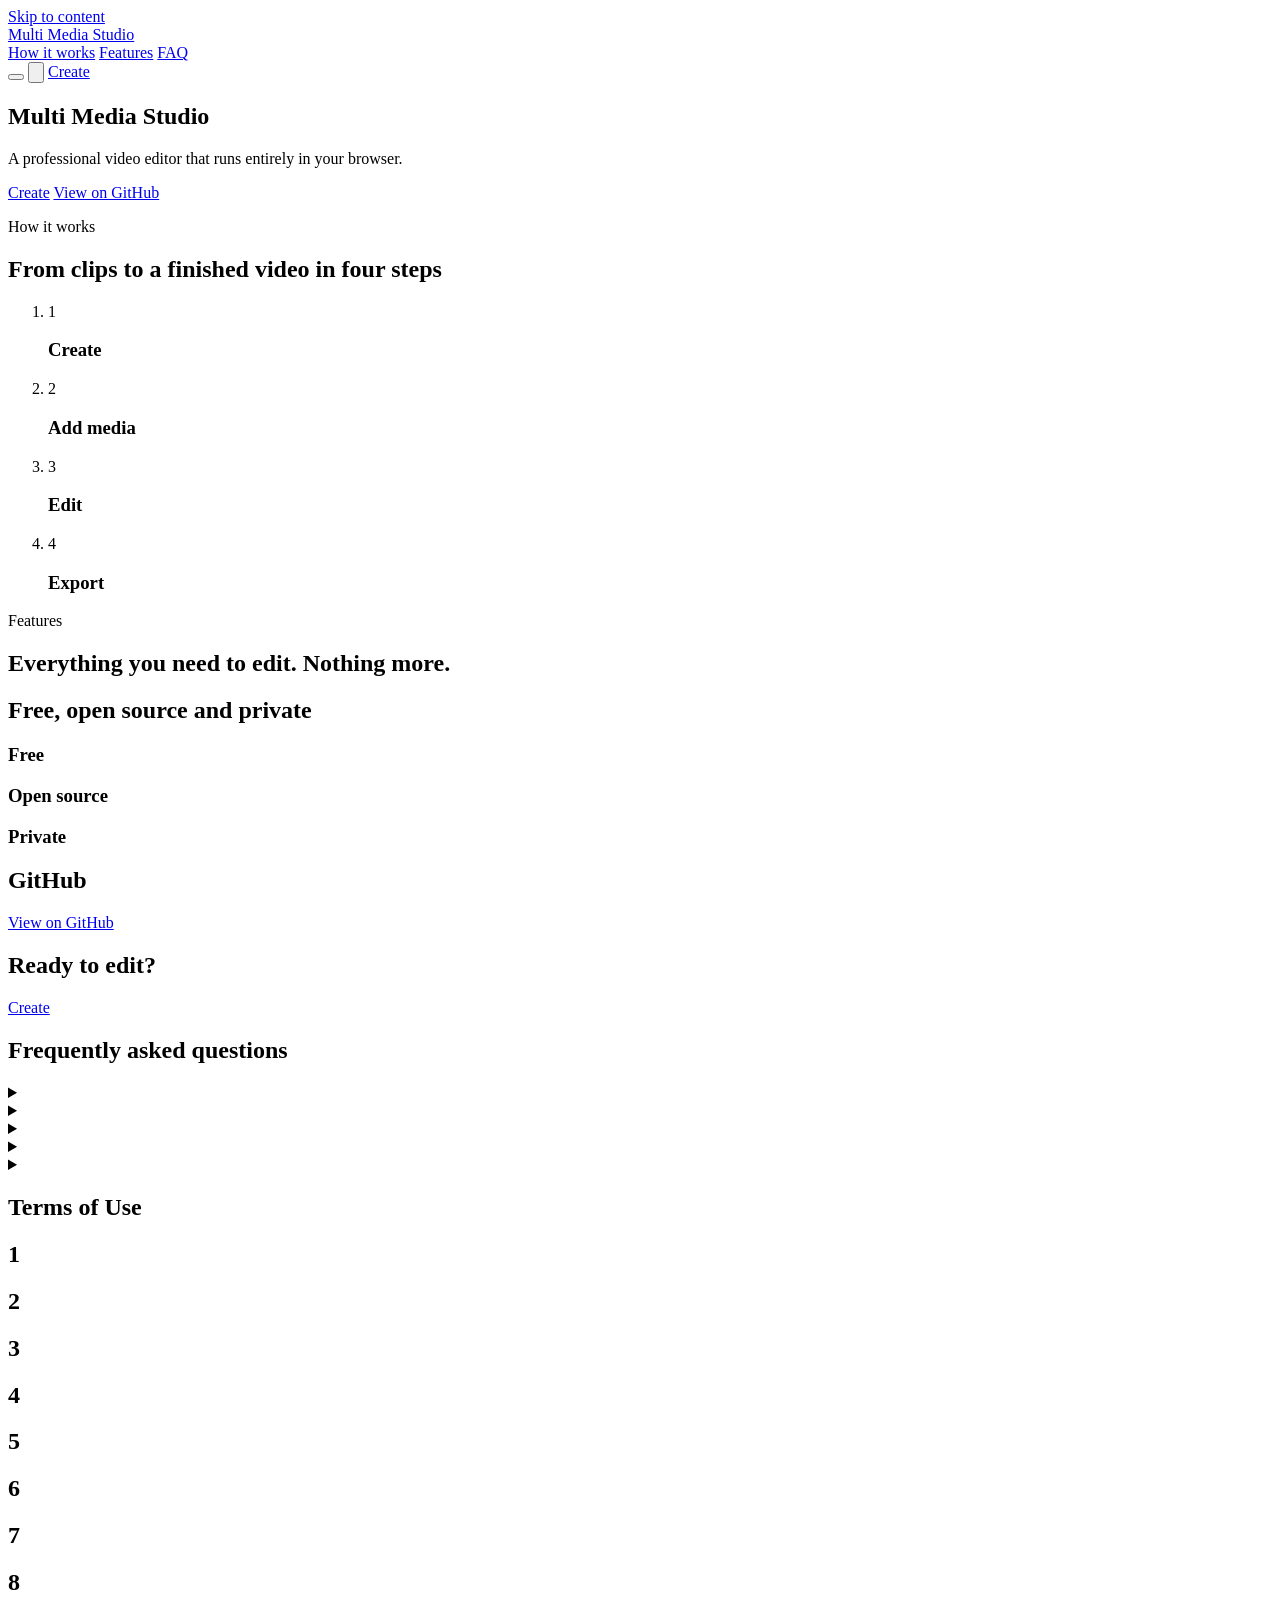
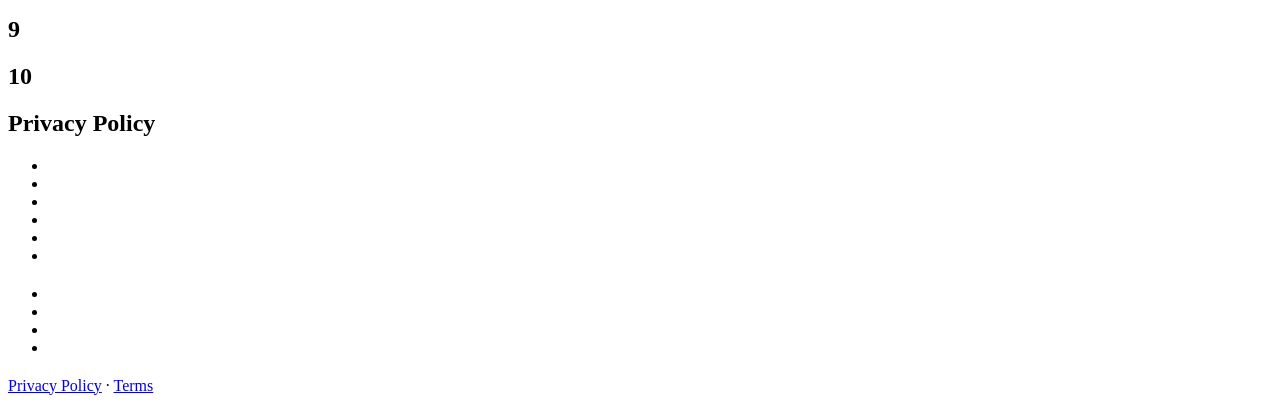
==== commit 3f6a09be: "Add files via upload" ====
--- a/index.html
+++ b/index.html
@@ -12,12 +12,13 @@
 <meta name="description" content="A free, local-first video editor that runs in your browser. Multi-track timeline, effects, transitions, titles, a royalty-free music library and MP4/WebM export. Your media never leaves your device.">
 <title>Multi Media Studio</title>
 <script src="src/boot.js"></script>
-<link rel="icon" href="assets/icon.svg" type="image/svg+xml">
-<link rel="apple-touch-icon" href="assets/icon-180.png">
-<link rel="manifest" href="manifest.webmanifest">
+<link rel="icon" href="assets/icons/icon.svg" type="image/svg+xml">
+<link rel="apple-touch-icon" href="assets/icons/icon-180.png">
+<link rel="manifest" href="app.webmanifest">
 <link rel="stylesheet" href="assets/css/base.css">
 <link rel="stylesheet" href="assets/css/landing.css">
 <link rel="stylesheet" href="assets/css/studio.css">
+<link rel="stylesheet" href="assets/css/photo-editor.css">
 <link rel="modulepreload" href="src/main.js">
 </head>
 <body>
@@ -33,11 +34,18 @@
       </a>
       <nav class="site-links" data-i18n-aria="nav.sections" aria-label="Sections">
         <a href="#how" data-scroll="how" data-i18n="nav.how">How it works</a>
+        <a href="#features" data-scroll="features" data-i18n="nav.features">Features</a>
         <a href="#faq" data-scroll="faq" data-i18n="nav.faq">FAQ</a>
       </nav>
       <div class="site-actions">
         <button class="icon-btn" type="button" data-action="language" data-i18n-aria="nav.language" data-i18n-title="nav.language" aria-label="Language"><span data-icon="globe"></span></button>
-        <button class="icon-btn" type="button" data-action="theme" data-theme-toggle><span data-icon="appearance"></span></button>
+        <button class="icon-btn" type="button" data-action="theme" data-theme-toggle>
+          <svg class="theme-glyph" viewBox="0 0 24 24" aria-hidden="true">
+            <mask id="tgMask"><rect width="24" height="24" fill="#fff"/><circle class="tg-bite" cx="17" cy="7" r="5" fill="#000"/></mask>
+            <circle class="tg-core" cx="12" cy="12" r="4.4" fill="currentColor" mask="url(#tgMask)"/>
+            <g class="tg-rays" stroke="currentColor" stroke-width="1.6" stroke-linecap="round"><path d="M12 2.5v2M12 19.5v2M2.5 12h2M19.5 12h2M5.3 5.3l1.4 1.4M17.3 17.3l1.4 1.4M5.3 18.7l1.4-1.4M17.3 6.7l1.4-1.4"/></g>
+          </svg>
+        </button>
         <a class="btn primary small" href="#/studio/new"><span data-icon="plus"></span><span data-i18n="cta.start">Create</span></a>
       </div>
     </div>
@@ -66,6 +74,22 @@
         <li class="step"><span class="step-num" aria-hidden="true">3</span><span class="step-icon" data-icon="split"></span><h3 data-i18n="how.s3.title">Edit</h3><p data-i18n="how.s3.text"></p></li>
         <li class="step"><span class="step-num" aria-hidden="true">4</span><span class="step-icon" data-icon="exportFile"></span><h3 data-i18n="how.s4.title">Export</h3><p data-i18n="how.s4.text"></p></li>
       </ol>
+    </section>
+
+    <!-- Features -->
+    <section class="lp-block" id="features" aria-labelledby="featuresTitle">
+      <div class="block-head">
+        <p class="eyebrow" data-i18n="nav.features">Features</p>
+        <h2 id="featuresTitle" data-i18n="features.title">Everything you need to edit. Nothing more.</h2>
+      </div>
+      <div class="features">
+        <article class="feature"><span class="feature-icon" data-icon="timeline"></span><h3 data-i18n="features.f1.title"></h3><p data-i18n="features.f1.text"></p></article>
+        <article class="feature"><span class="feature-icon" data-icon="effects"></span><h3 data-i18n="features.f2.title"></h3><p data-i18n="features.f2.text"></p></article>
+        <article class="feature"><span class="feature-icon" data-icon="text"></span><h3 data-i18n="features.f3.title"></h3><p data-i18n="features.f3.text"></p></article>
+        <article class="feature"><span class="feature-icon" data-icon="sticker"></span><h3 data-i18n="features.f4.title"></h3><p data-i18n="features.f4.text"></p></article>
+        <article class="feature"><span class="feature-icon" data-icon="exportFile"></span><h3 data-i18n="features.f5.title"></h3><p data-i18n="features.f5.text"></p></article>
+        <article class="feature"><span class="feature-icon" data-icon="devices"></span><h3 data-i18n="features.f6.title"></h3><p data-i18n="features.f6.text"></p></article>
+      </div>
     </section>
 
     <!-- Values -->
@@ -112,17 +136,19 @@
     <article class="legal-doc" data-doc="terms">
       <header class="legal-head">
         <h1 data-i18n="terms.title">Terms of Use</h1>
-        <p class="legal-updated" data-i18n="legal.updated">Last updated: 5 October 2026</p>
+        <p class="legal-updated" data-i18n="legal.updated"></p>
         <p class="legal-intro" data-i18n="terms.intro"></p>
       </header>
       <section><h2><span class="legal-num">1</span><span data-i18n="terms.h1"></span></h2><p data-i18n="terms.p1"></p></section>
       <section><h2><span class="legal-num">2</span><span data-i18n="terms.h2"></span></h2><p data-i18n="terms.p2"></p></section>
-      <section><h2><span class="legal-num">3</span><span data-i18n="terms.h3"></span></h2><p data-i18n="terms.p3"></p></section>
+      <section><h2><span class="legal-num">3</span><span data-i18n="terms.h3"></span></h2><p data-i18n-html="terms.p3"></p></section>
       <section><h2><span class="legal-num">4</span><span data-i18n="terms.h4"></span></h2><p data-i18n="terms.p4"></p></section>
       <section><h2><span class="legal-num">5</span><span data-i18n="terms.h5"></span></h2><p data-i18n="terms.p5"></p></section>
       <section><h2><span class="legal-num">6</span><span data-i18n="terms.h6"></span></h2><p data-i18n="terms.p6"></p></section>
-      <section><h2><span class="legal-num">7</span><span data-i18n="terms.h7"></span></h2><p data-i18n="terms.p7"></p></section>
-      <section><h2><span class="legal-num">8</span><span data-i18n="terms.h8"></span></h2><p data-i18n-html="terms.p8"></p></section>
+      <section><h2><span class="legal-num">7</span><span data-i18n="terms.h7"></span></h2><p data-i18n-html="terms.p7"></p></section>
+      <section><h2><span class="legal-num">8</span><span data-i18n="terms.h8"></span></h2><p data-i18n="terms.p8"></p></section>
+      <section><h2><span class="legal-num">9</span><span data-i18n="terms.h9"></span></h2><p data-i18n="terms.p9"></p></section>
+      <section><h2><span class="legal-num">10</span><span data-i18n="terms.h10"></span></h2><p data-i18n-html="terms.p10"></p></section>
     </article>
     <article class="legal-doc plain" data-doc="privacy">
       <header class="legal-head">
@@ -146,14 +172,14 @@
 
   <footer class="site-footer">
     <nav class="legal-links" data-i18n-aria="nav.footer" aria-label="Footer">
-      <a href="#/privacy"><span data-icon="lock"></span><span data-i18n="privacy.title">Privacy Policy</span></a>
+      <a href="#/privacy" data-sheet="privacy"><span data-icon="lock"></span><span data-i18n="privacy.title">Privacy Policy</span></a>
       <span aria-hidden="true">·</span>
       <a href="#/terms" data-i18n="footer.terms">Terms</a>
     </nav>
   </footer>
 </div>
 
-<!-- ============================================================ STUDIO (built by src/editor) -->
+<!-- ============================================================ STUDIO (built by src/studio) -->
 <div class="studio" id="studio" data-i18n-aria="studio.label" aria-label="Studio"></div>
 
 <div class="live-region sr-only" id="liveRegion" aria-live="polite"></div>
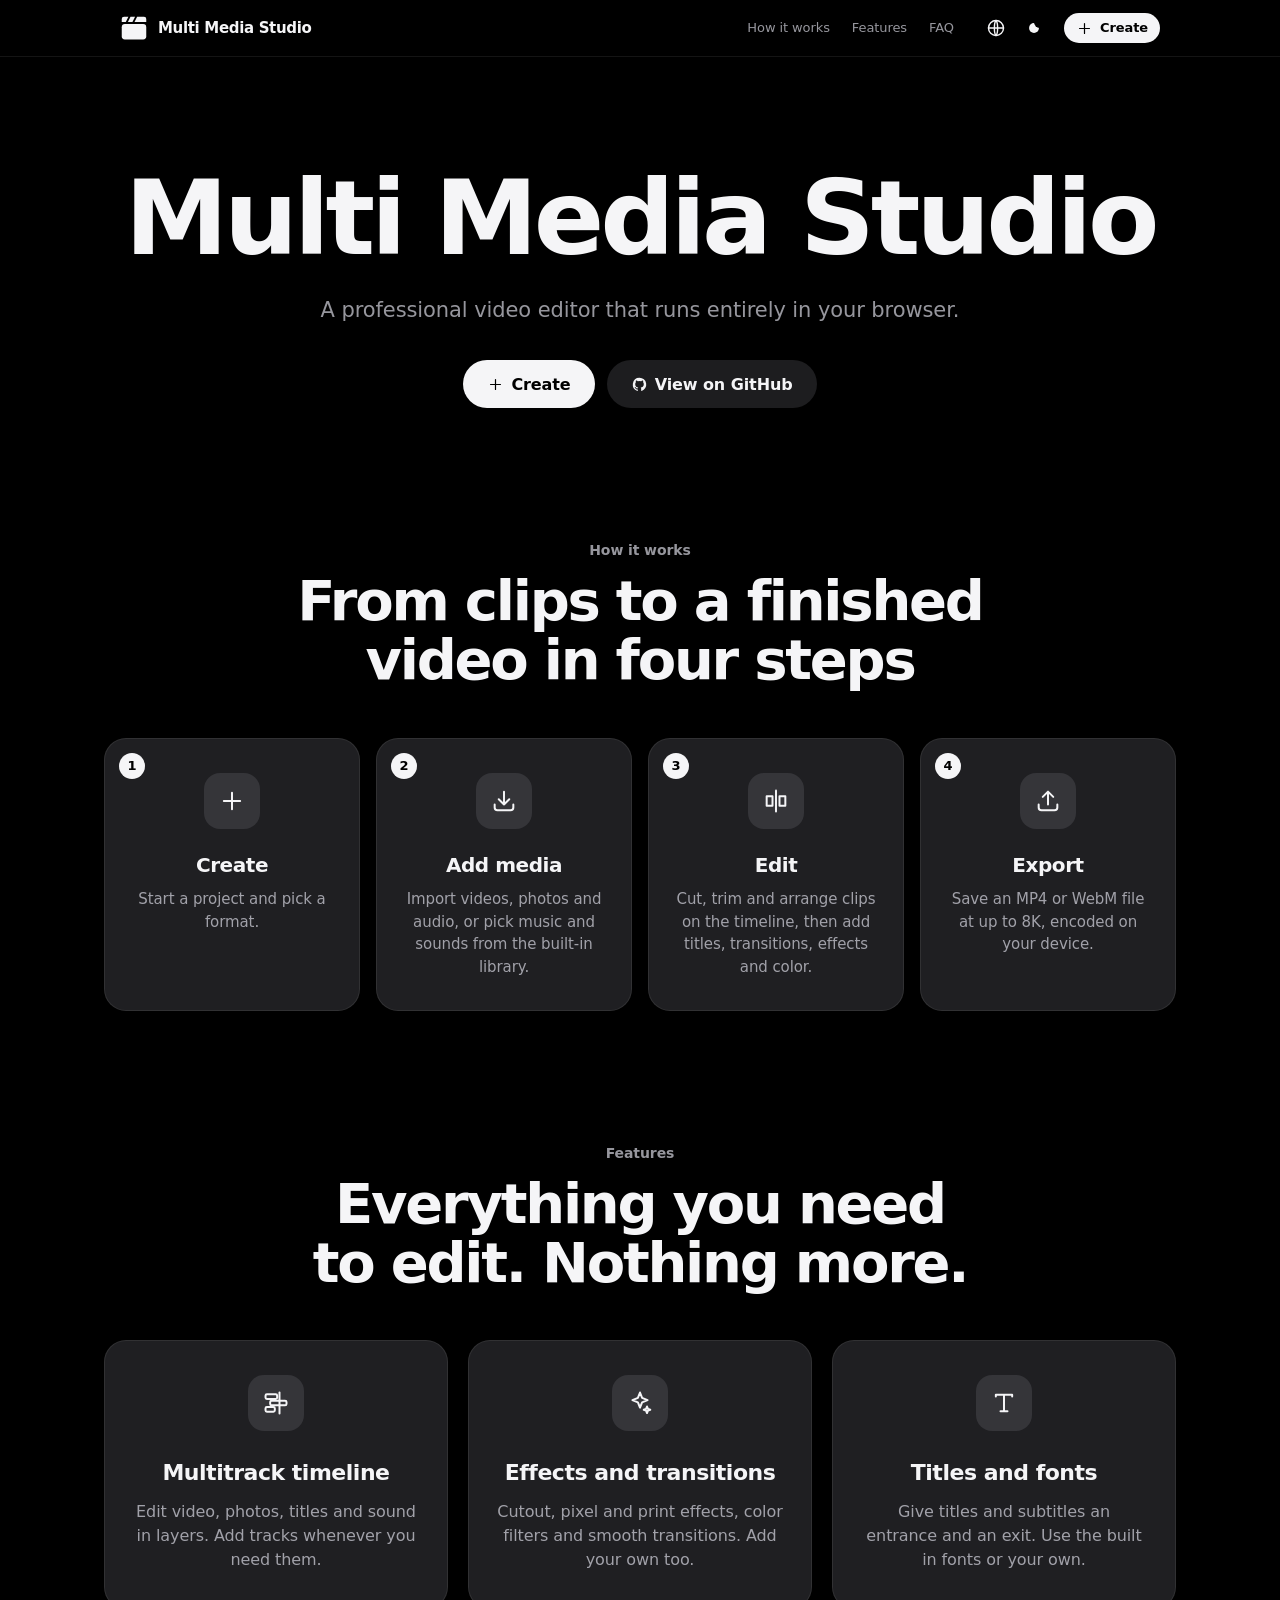
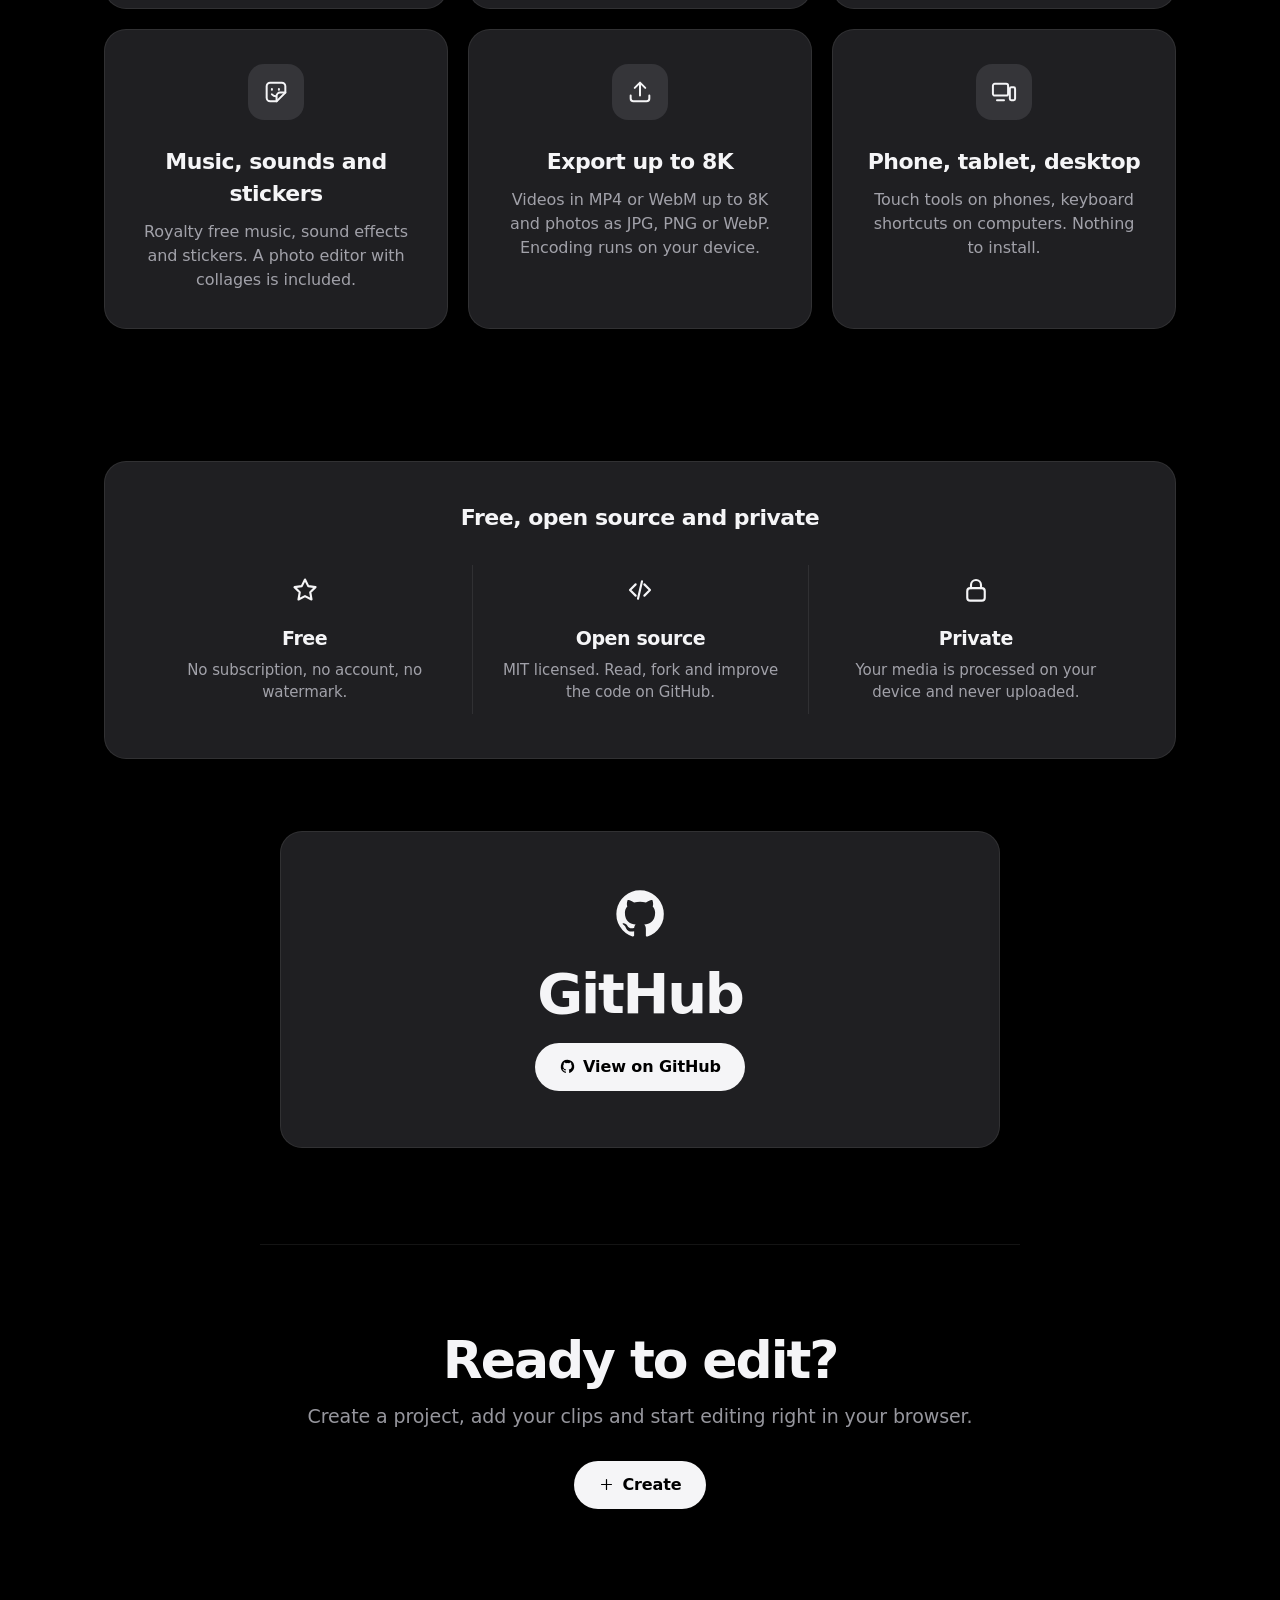
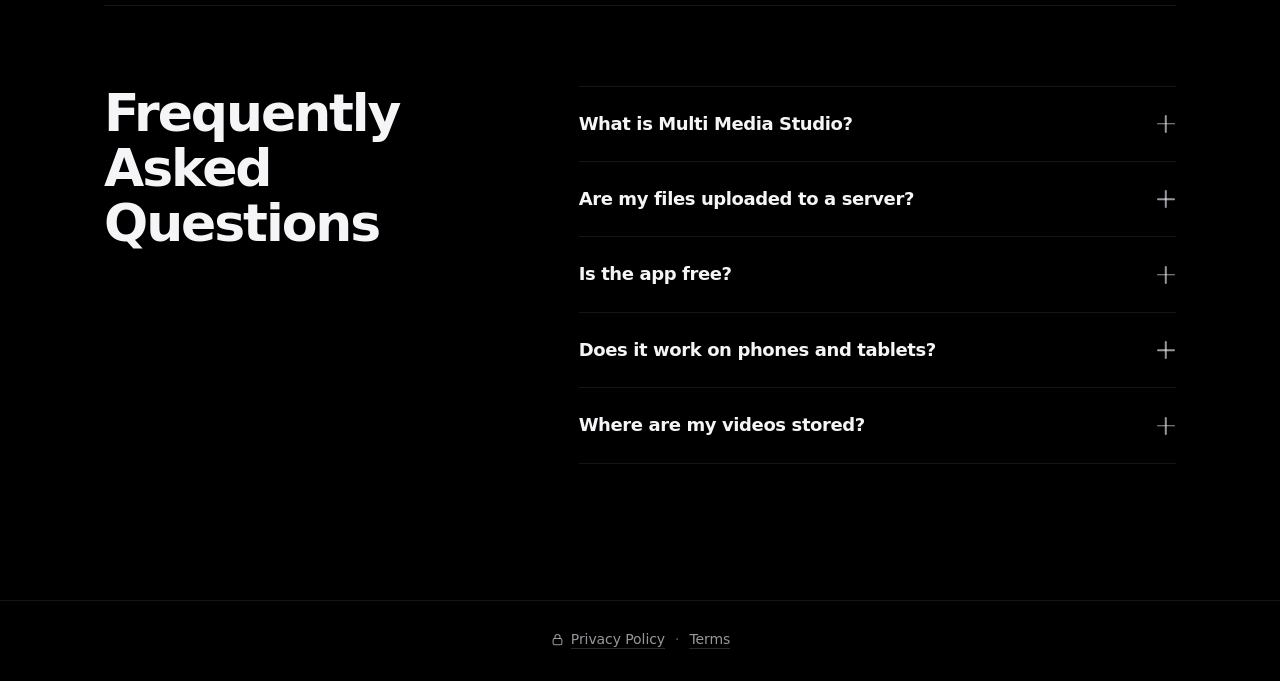
==== commit 63f4dd1b: "new files ;)" ====
--- a/index.html
+++ b/index.html
@@ -11,15 +11,15 @@
 <meta name="theme-color" content="#000000">
 <meta name="description" content="A free, local-first video editor that runs in your browser. Multi-track timeline, effects, transitions, titles, a royalty-free music library and MP4/WebM export. Your media never leaves your device.">
 <title>Multi Media Studio</title>
-<script src="src/boot.js"></script>
-<link rel="icon" href="assets/icons/icon.svg" type="image/svg+xml">
-<link rel="apple-touch-icon" href="assets/icons/icon-180.png">
-<link rel="manifest" href="app.webmanifest">
-<link rel="stylesheet" href="assets/css/base.css">
-<link rel="stylesheet" href="assets/css/landing.css">
-<link rel="stylesheet" href="assets/css/studio.css">
-<link rel="stylesheet" href="assets/css/photo-editor.css">
-<link rel="modulepreload" href="src/main.js">
+<script src="mms/src/boot.js"></script>
+<link rel="icon" href="mms/assets/icons/icon.svg" type="image/svg+xml">
+<link rel="apple-touch-icon" href="mms/assets/icons/icon-192.png">
+<link rel="manifest" href="mms/app.webmanifest">
+<link rel="stylesheet" href="mms/assets/css/base.css">
+<link rel="stylesheet" href="mms/assets/css/landing.css">
+<link rel="stylesheet" href="mms/assets/css/studio.css">
+<link rel="stylesheet" href="mms/assets/css/photo-editor.css">
+<link rel="modulepreload" href="mms/src/main.js">
 </head>
 <body>
 <a class="skip-link" href="#main" data-i18n="a11y.skip">Skip to content</a>
@@ -144,8 +144,8 @@
       <section><h2><span class="legal-num">3</span><span data-i18n="terms.h3"></span></h2><p data-i18n-html="terms.p3"></p></section>
       <section><h2><span class="legal-num">4</span><span data-i18n="terms.h4"></span></h2><p data-i18n="terms.p4"></p></section>
       <section><h2><span class="legal-num">5</span><span data-i18n="terms.h5"></span></h2><p data-i18n="terms.p5"></p></section>
-      <section><h2><span class="legal-num">6</span><span data-i18n="terms.h6"></span></h2><p data-i18n="terms.p6"></p></section>
-      <section><h2><span class="legal-num">7</span><span data-i18n="terms.h7"></span></h2><p data-i18n-html="terms.p7"></p></section>
+      <section><h2><span class="legal-num">6</span><span data-i18n="terms.h6"></span></h2><p data-i18n-html="terms.p6"></p></section>
+      <section><h2><span class="legal-num">7</span><span data-i18n="terms.h7"></span></h2><p data-i18n="terms.p7"></p></section>
       <section><h2><span class="legal-num">8</span><span data-i18n="terms.h8"></span></h2><p data-i18n="terms.p8"></p></section>
       <section><h2><span class="legal-num">9</span><span data-i18n="terms.h9"></span></h2><p data-i18n="terms.p9"></p></section>
       <section><h2><span class="legal-num">10</span><span data-i18n="terms.h10"></span></h2><p data-i18n-html="terms.p10"></p></section>
@@ -172,7 +172,7 @@
 
   <footer class="site-footer">
     <nav class="legal-links" data-i18n-aria="nav.footer" aria-label="Footer">
-      <a href="#/privacy" data-sheet="privacy"><span data-icon="lock"></span><span data-i18n="privacy.title">Privacy Policy</span></a>
+      <a href="#/privacy"><span data-icon="lock"></span><span data-i18n="privacy.title">Privacy Policy</span></a>
       <span aria-hidden="true">·</span>
       <a href="#/terms" data-i18n="footer.terms">Terms</a>
     </nav>
@@ -185,6 +185,6 @@
 <div class="live-region sr-only" id="liveRegion" aria-live="polite"></div>
 <noscript><p class="noscript">Multi Media Studio needs JavaScript to run. Everything runs locally in your browser.</p></noscript>
 
-<script type="module" src="src/main.js"></script>
+<script type="module" src="mms/src/main.js"></script>
 </body>
 </html>
--- a/mms/assets/css/base.css
+++ b/mms/assets/css/base.css
@@ -0,0 +1,560 @@
+/* =====================================================================
+   Multi Media Studio — design system
+   One token set per theme. Components read tokens only, so light is a real
+   counterpart of dark (white surfaces, black text), not an inversion.
+   Layout uses logical properties throughout so RTL needs no overrides.
+   ===================================================================== */
+
+:root {
+  color-scheme: dark;
+  --bg: #000000;
+  --bg-2: #0b0b0c;
+  --surface: rgba(22, 22, 24, 0.78);
+  --surface-solid: #161618;
+  --surface-2: #1f1f22;
+  --surface-3: #2a2a2e;
+  --well: #050505;
+  --separator: rgba(255, 255, 255, 0.08);
+  --separator-strong: rgba(255, 255, 255, 0.16);
+  --label: #f5f5f7;
+  --label-2: rgba(235, 235, 245, 0.64);
+  --label-3: rgba(235, 235, 245, 0.4);
+  --label-4: rgba(235, 235, 245, 0.2);
+  --fill: rgba(120, 120, 128, 0.24);
+  --fill-2: rgba(120, 120, 128, 0.15);
+  --fill-3: rgba(120, 120, 128, 0.09);
+  --fill-hover: rgba(120, 120, 128, 0.34);
+  --seg-on: #636366;
+  --seg-on-shadow: 0 1px 2px rgba(0, 0, 0, 0.4);
+  --primary-bg: #f5f5f7;
+  --primary-fg: #000000;
+  --primary-hover: #ffffff;
+  --track: rgba(120, 120, 128, 0.36);
+  --track-fill: #f5f5f7;
+  --thumb: #ffffff;
+  --focus: rgba(255, 255, 255, 0.7);
+  --danger: #ff6961;
+  --success: #63d68a;
+  --backdrop: rgba(0, 0, 0, 0.56);
+  --shadow-panel: 0 1px 0 rgba(255, 255, 255, 0.04) inset, 0 16px 48px rgba(0, 0, 0, 0.4);
+  --shadow-pop: 0 18px 60px rgba(0, 0, 0, 0.6), 0 0 0 0.5px rgba(255, 255, 255, 0.08);
+  --checker-a: #18181a;
+  --checker-b: #222225;
+
+  /* Timeline clip tones: monochrome, separated by lightness and texture. */
+  --clip-video: #3a3a3f;
+  --clip-video-edge: #55555b;
+  --clip-image: #303035;
+  --clip-audio: #26262b;
+  --clip-audio-wave: rgba(245, 245, 247, 0.62);
+  --clip-text: #e8e8ed;
+  --clip-text-fg: #000000;
+  --clip-selected: #ffffff;
+  --playhead: #ffffff;
+
+  --radius-2xl: 22px;
+  --radius-xl: 16px;
+  --radius-l: 12px;
+  --radius-m: 10px;
+  --radius-s: 8px;
+  --radius-xs: 6px;
+  --ease: cubic-bezier(0.25, 0.1, 0.25, 1);
+  --ease-out: cubic-bezier(0.16, 1, 0.3, 1);
+  --ease-spring: cubic-bezier(0.34, 1.4, 0.64, 1);
+  --font: -apple-system, BlinkMacSystemFont, "SF Pro Text", "Segoe UI Variable Text", "Segoe UI", system-ui, Roboto, "Helvetica Neue", Arial, "Noto Sans", sans-serif;
+  --font-display: -apple-system, BlinkMacSystemFont, "SF Pro Display", "Segoe UI Variable Display", "Segoe UI", system-ui, Roboto, "Helvetica Neue", Arial, "Noto Sans", sans-serif;
+  --font-mono: ui-monospace, "SF Mono", SFMono-Regular, Menlo, Consolas, "Liberation Mono", monospace;
+  --tracking-tight: -0.022em;
+  --tracking-display: -0.04em;
+  --leading-display: 1.06;
+}
+
+html[data-theme="light"] {
+  color-scheme: light;
+  --bg: #ffffff;
+  --bg-2: #f5f5f7;
+  --surface: rgba(255, 255, 255, 0.82);
+  --surface-solid: #ffffff;
+  --surface-2: #f2f2f4;
+  --surface-3: #e8e8ec;
+  --well: #f5f5f7;
+  --separator: rgba(0, 0, 0, 0.08);
+  --separator-strong: rgba(0, 0, 0, 0.15);
+  --label: #000000;
+  --label-2: rgba(60, 60, 67, 0.72);
+  --label-3: rgba(60, 60, 67, 0.46);
+  --label-4: rgba(60, 60, 67, 0.22);
+  --fill: rgba(120, 120, 128, 0.16);
+  --fill-2: rgba(120, 120, 128, 0.1);
+  --fill-3: rgba(120, 120, 128, 0.06);
+  --fill-hover: rgba(120, 120, 128, 0.22);
+  --seg-on: #ffffff;
+  --seg-on-shadow: 0 1px 3px rgba(0, 0, 0, 0.12), 0 0 0 0.5px rgba(0, 0, 0, 0.05);
+  --primary-bg: #000000;
+  --primary-fg: #ffffff;
+  --primary-hover: #1d1d1f;
+  --track: rgba(120, 120, 128, 0.24);
+  --track-fill: #000000;
+  --thumb: #ffffff;
+  --focus: rgba(0, 0, 0, 0.55);
+  --danger: #d70015;
+  --success: #1f8f4a;
+  --backdrop: rgba(0, 0, 0, 0.24);
+  --shadow-panel: 0 1px 2px rgba(0, 0, 0, 0.04), 0 12px 32px rgba(0, 0, 0, 0.06);
+  --shadow-pop: 0 18px 60px rgba(0, 0, 0, 0.16), 0 0 0 0.5px rgba(0, 0, 0, 0.06);
+  --checker-a: #ffffff;
+  --checker-b: #ececf0;
+
+  --clip-video: #d9d9de;
+  --clip-video-edge: #c4c4ca;
+  --clip-image: #e3e3e8;
+  --clip-audio: #ececf0;
+  --clip-audio-wave: rgba(0, 0, 0, 0.55);
+  --clip-text: #1d1d1f;
+  --clip-text-fg: #ffffff;
+  --clip-selected: #000000;
+  --playhead: #000000;
+}
+
+/* ------------------------------------------------------------ reset */
+*, *::before, *::after { box-sizing: border-box; }
+html { -webkit-text-size-adjust: 100%; text-size-adjust: 100%; }
+html, body { margin: 0; padding: 0; }
+body {
+  min-height: 100vh;
+  min-height: 100dvh;
+  background: var(--bg);
+  color: var(--label);
+  font-family: var(--font);
+  font-size: 15px;
+  line-height: 1.47;
+  letter-spacing: -0.006em;
+  -webkit-font-smoothing: antialiased;
+  -moz-osx-font-smoothing: grayscale;
+}
+button, input, select, textarea { font: inherit; color: inherit; letter-spacing: inherit; }
+button { cursor: pointer; }
+a { color: inherit; }
+img, svg, canvas, video { display: block; }
+[hidden] { display: none !important; }
+html.i18n-wait body { visibility: hidden; }
+.sr-only {
+  position: absolute !important; width: 1px; height: 1px; padding: 0; margin: -1px;
+  overflow: hidden; clip: rect(0 0 0 0); white-space: nowrap; border: 0;
+}
+:focus { outline: none; }
+:focus-visible { outline: 2px solid var(--focus); outline-offset: 2px; }
+.i { width: 20px; height: 20px; flex: none; }
+.mark { width: 28px; height: 28px; flex: none; }
+.ltr { direction: ltr; unicode-bidi: isolate; }
+.tabular { font-variant-numeric: tabular-nums; }
+
+/* ------------------------------------------------- Script typography
+   Negative tracking and tight leading suit Latin display type. Connected and
+   stacked scripts (Arabic, Persian, Urdu Nastaliq) need normal tracking and
+   more vertical room, so the display tokens are reset per script. */
+html[data-script="arabic"], html[data-script="nastaliq"] {
+  --tracking-tight: 0;
+  --tracking-display: 0;
+  --leading-display: 1.3;
+}
+html[data-script="arabic"] body, html[data-script="nastaliq"] body { letter-spacing: 0; }
+html[data-script="arabic"] * , html[data-script="nastaliq"] * { letter-spacing: 0 !important; }
+html[data-script="nastaliq"] body { line-height: 1.85; }
+html[data-script="nastaliq"] { --leading-display: 1.55; }
+html[data-script="nastaliq"] .hint, html[data-script="nastaliq"] .row-sub { font-size: 13px; }
+/* CJK: no negative tracking, a little more leading, and line breaks that keep
+   words together (Korean spaces words; Japanese and Chinese break by phrase). */
+html[data-script="cjk"] { --tracking-tight: 0; --tracking-display: 0; --leading-display: 1.22; }
+html[data-script="cjk"] body { line-height: 1.6; }
+html[lang="ko"] body { word-break: keep-all; }
+html[lang="ja"] h1, html[lang="ja"] h2, html[lang="ja"] h3, html[lang="zh"] h1, html[lang="zh"] h2, html[lang="zh"] h3 { word-break: auto-phrase; }
+/* Indic scripts (Devanagari, Bengali, Gurmukhi, Tamil, Telugu) stack vowel
+   signs above and below the line, so they need taller lines and no tracking. */
+html[data-script="indic"] { --tracking-tight: 0; --tracking-display: 0; --leading-display: 1.38; }
+html[data-script="indic"] body { line-height: 1.62; }
+html[data-script="indic"] * , html[data-script="cjk"] .hero-title { letter-spacing: 0 !important; }
+html[data-script="cyrillic"] { --tracking-display: -0.02em; }
+
+/* ------------------------------------------------------------ buttons */
+.btn {
+  display: inline-flex;
+  align-items: center;
+  justify-content: center;
+  gap: 7px;
+  min-height: 36px;
+  padding: 7px 16px;
+  border-radius: 999px;
+  border: 0;
+  font-size: 14px;
+  font-weight: 500;
+  background: var(--fill);
+  color: var(--label);
+  text-decoration: none;
+  white-space: nowrap;
+  transition: background-color .18s var(--ease), opacity .18s var(--ease), transform .12s var(--ease);
+  -webkit-tap-highlight-color: transparent;
+}
+.btn:hover:not(:disabled) { background: var(--fill-hover); }
+.btn:active:not(:disabled) { transform: scale(0.97); }
+.btn:disabled { opacity: .4; cursor: default; }
+.btn .i { width: 17px; height: 17px; }
+.btn.small { min-height: 30px; padding: 4px 12px; font-size: 13px; }
+.btn.large { min-height: 48px; padding: 12px 24px; font-size: 16px; font-weight: 600; }
+.btn.block { width: 100%; }
+.btn.primary { background: var(--primary-bg); color: var(--primary-fg); font-weight: 600; }
+.btn.primary:hover:not(:disabled) { background: var(--primary-hover); }
+.btn.ghost { background: transparent; }
+.btn.ghost:hover:not(:disabled) { background: var(--fill-2); }
+.btn.danger { background: transparent; color: var(--danger); box-shadow: inset 0 0 0 1px var(--separator-strong); }
+.btn.danger:hover:not(:disabled) { background: color-mix(in srgb, var(--danger) 12%, transparent); }
+
+.icon-btn {
+  display: inline-grid;
+  place-items: center;
+  width: 36px;
+  height: 36px;
+  border: 0;
+  border-radius: 999px;
+  background: transparent;
+  color: var(--label);
+  transition: background-color .18s var(--ease), opacity .18s var(--ease), transform .12s var(--ease);
+  -webkit-tap-highlight-color: transparent;
+}
+.icon-btn:hover:not(:disabled) { background: var(--fill-2); }
+.icon-btn:active:not(:disabled) { transform: scale(0.94); }
+.icon-btn:disabled { opacity: .32; cursor: default; }
+.icon-btn[aria-pressed="true"] { background: var(--fill); }
+.icon-btn.small { width: 30px; height: 30px; }
+.icon-btn.small .i { width: 17px; height: 17px; }
+.icon-btn.filled { background: var(--fill); }
+
+.nav-btn {
+  display: inline-flex; align-items: center; gap: 2px;
+  min-height: 36px; padding: 6px 8px;
+  border: 0; border-radius: var(--radius-s);
+  background: transparent; color: var(--label);
+  font-size: 15px;
+}
+.nav-btn .i { width: 20px; height: 20px; }
+.nav-btn.strong { font-weight: 600; }
+.nav-btn:hover { background: var(--fill-2); }
+html[dir="rtl"] .nav-btn .i, html[dir="rtl"] .chev, html[dir="rtl"] .flip-rtl { transform: scaleX(-1); }
+
+/* ------------------------------------------------------------ segmented */
+.segmented {
+  display: inline-flex;
+  padding: 2px;
+  gap: 2px;
+  border-radius: 10px;
+  background: var(--fill-2);
+  max-width: 100%;
+}
+.segmented button {
+  flex: 1 1 auto;
+  border: 0;
+  background: transparent;
+  min-height: 30px;
+  padding: 4px 12px;
+  border-radius: 8px;
+  font-size: 13px;
+  font-weight: 500;
+  white-space: nowrap;
+  transition: background-color .2s var(--ease), box-shadow .2s var(--ease);
+}
+.segmented button[aria-checked="true"] { background: var(--seg-on); box-shadow: var(--seg-on-shadow); font-weight: 600; }
+.segmented button:disabled { opacity: .35; cursor: default; }
+.segmented.block { display: flex; width: 100%; }
+
+/* ------------------------------------------------------------ switch */
+.switch {
+  position: relative;
+  width: 51px; height: 31px;
+  flex: none;
+  border: 0; padding: 0;
+  border-radius: 999px;
+  background: var(--fill);
+  transition: background-color .22s var(--ease);
+}
+.switch::after {
+  content: "";
+  position: absolute; top: 2px; inset-inline-start: 2px;
+  width: 27px; height: 27px;
+  border-radius: 50%;
+  background: #fff;
+  box-shadow: 0 3px 8px rgba(0, 0, 0, .18), 0 1px 1px rgba(0, 0, 0, .1);
+  transition: transform .26s var(--ease-spring), background-color .2s;
+}
+.switch[aria-checked="true"] { background: var(--primary-bg); }
+.switch[aria-checked="true"]::after { transform: translateX(20px); background: var(--primary-fg); }
+html[dir="rtl"] .switch[aria-checked="true"]::after { transform: translateX(-20px); }
+
+/* ------------------------------------------------------------ range */
+input[type="range"] {
+  -webkit-appearance: none;
+  appearance: none;
+  width: 100%;
+  height: 28px;
+  margin: 0;
+  background: transparent;
+  --p: 50%;
+  touch-action: pan-y;
+}
+input[type="range"]::-webkit-slider-runnable-track {
+  height: 4px; border-radius: 2px;
+  background: linear-gradient(to right, var(--track-fill) 0 var(--p), var(--track) var(--p) 100%);
+}
+html[dir="rtl"] input[type="range"]:not(.ltr)::-webkit-slider-runnable-track {
+  background: linear-gradient(to left, var(--track-fill) 0 var(--p), var(--track) var(--p) 100%);
+}
+input[type="range"]::-webkit-slider-thumb {
+  -webkit-appearance: none;
+  width: 22px; height: 22px; margin-top: -9px;
+  border-radius: 50%;
+  background: var(--thumb);
+  border: 0;
+  box-shadow: 0 2px 8px rgba(0, 0, 0, .28), 0 0 0 .5px rgba(0, 0, 0, .1);
+  transition: transform .15s var(--ease);
+}
+input[type="range"]:active::-webkit-slider-thumb { transform: scale(1.1); }
+input[type="range"]::-moz-range-track { height: 4px; border-radius: 2px; background: var(--track); }
+input[type="range"]::-moz-range-progress { height: 4px; border-radius: 2px; background: var(--track-fill); }
+input[type="range"]::-moz-range-thumb {
+  width: 22px; height: 22px; border-radius: 50%; border: 0;
+  background: var(--thumb); box-shadow: 0 2px 8px rgba(0, 0, 0, .28);
+}
+input[type="range"]:focus-visible { outline: none; }
+input[type="range"]:focus-visible::-webkit-slider-thumb { outline: 2px solid var(--focus); outline-offset: 2px; }
+
+/* ------------------------------------------------------------ fields */
+.field {
+  width: 100%;
+  min-height: 40px;
+  padding: 9px 12px;
+  border: 1px solid var(--separator-strong);
+  border-radius: var(--radius-m);
+  background: var(--fill-3);
+  color: var(--label);
+  font-size: 15px;
+}
+.field:focus { border-color: var(--label-2); background: transparent; }
+textarea.field { resize: vertical; min-height: 84px; line-height: 1.4; }
+select.field { appearance: none; -webkit-appearance: none; padding-inline-end: 34px;
+  background-image: linear-gradient(45deg, transparent 50%, currentColor 50%), linear-gradient(135deg, currentColor 50%, transparent 50%);
+  background-size: 5px 5px; background-repeat: no-repeat;
+  background-position: calc(100% - 18px) 52%, calc(100% - 13px) 52%; }
+html[dir="rtl"] select.field { background-position: 13px 52%, 18px 52%; }
+.search {
+  position: relative;
+}
+.search .i { position: absolute; inset-inline-start: 11px; top: 50%; transform: translateY(-50%); width: 17px; height: 17px; color: var(--label-3); pointer-events: none; }
+.search .field { padding-inline-start: 36px; min-height: 36px; border-radius: 999px; border-color: transparent; background: var(--fill-2); font-size: 14px; }
+
+/* ------------------------------------------------------------ chips */
+.chips { display: flex; gap: 6px; overflow-x: auto; scrollbar-width: none; padding: 2px 0; }
+.chips::-webkit-scrollbar { display: none; }
+.chip {
+  flex: none;
+  min-height: 30px;
+  padding: 5px 12px;
+  border: 0;
+  border-radius: 999px;
+  background: var(--fill-2);
+  color: var(--label-2);
+  font-size: 13px;
+  font-weight: 500;
+  white-space: nowrap;
+}
+.chip:hover { color: var(--label); }
+.chip[aria-pressed="true"], .chip[aria-checked="true"] { background: var(--primary-bg); color: var(--primary-fg); }
+
+/* ------------------------------------------------------------ grouped lists */
+.section { margin: 22px 0 0; }
+.section:first-child { margin-top: 4px; }
+.section-title { margin: 0 0 7px; padding: 0 16px; font-size: 13px; font-weight: 500; color: var(--label-2); text-transform: none; }
+.section-foot { margin: 7px 0 0; padding: 0 16px; font-size: 12.5px; line-height: 1.45; color: var(--label-3); }
+.list {
+  list-style: none; margin: 0; padding: 0;
+  border-radius: var(--radius-l);
+  background: var(--surface-2);
+  overflow: hidden;
+}
+.list > li { position: relative; }
+.list > li + li::before {
+  content: ""; position: absolute; top: 0; inset-inline-start: 16px; inset-inline-end: 0;
+  height: 1px; background: var(--separator);
+}
+.list > li.has-icon + li::before, .list > li + li.has-icon::before { inset-inline-start: 54px; }
+.row {
+  display: flex; align-items: center; gap: 12px;
+  width: 100%; min-height: 48px;
+  padding: 10px 16px;
+  border: 0; background: transparent; color: var(--label);
+  text-align: start; text-decoration: none;
+  font-size: 15px;
+}
+button.row:hover, a.row:hover { background: var(--fill-3); }
+.row-icon {
+  display: grid; place-items: center; flex: none;
+  width: 28px; height: 28px; border-radius: 7px;
+  background: var(--fill); color: var(--label);
+}
+.row-icon .i { width: 17px; height: 17px; }
+.row-main { flex: 1; min-width: 0; display: flex; flex-direction: column; gap: 1px; }
+.row-label { overflow-wrap: anywhere; }
+.row-sub { font-size: 12.5px; color: var(--label-2); line-height: 1.4; }
+.row-value { flex: none; color: var(--label-2); font-size: 14px; display: inline-flex; align-items: center; gap: 6px; }
+.row .chev { width: 16px; height: 16px; color: var(--label-3); flex: none; }
+.row .check { width: 18px; height: 18px; color: var(--label); visibility: hidden; flex: none; }
+.row[aria-checked="true"] .check { visibility: visible; }
+.row.stack { flex-direction: column; align-items: stretch; gap: 8px; }
+.row.stack .row-head { display: flex; justify-content: space-between; align-items: baseline; gap: 12px; }
+.row.danger { color: var(--danger); }
+kbd {
+  display: inline-block; min-width: 24px; padding: 2px 6px;
+  border-radius: 6px; background: var(--fill); box-shadow: inset 0 -1px 0 var(--separator-strong);
+  font: 600 12px/1.4 var(--font); text-align: center; color: var(--label);
+  direction: ltr; unicode-bidi: isolate;
+}
+
+/* ------------------------------------------------------------ sheet */
+.sheet-layer { position: fixed; inset: 0; z-index: 80; display: grid; place-items: center; padding: 24px; }
+.sheet-backdrop {
+  position: absolute; inset: 0;
+  background: var(--backdrop);
+  opacity: 0;
+  transition: opacity .26s var(--ease);
+  -webkit-backdrop-filter: blur(2px); backdrop-filter: blur(2px);
+}
+.sheet {
+  position: relative;
+  display: flex; flex-direction: column;
+  width: min(560px, 100%);
+  max-height: min(760px, calc(100dvh - 48px));
+  border-radius: var(--radius-2xl);
+  background: var(--bg-2);
+  box-shadow: var(--shadow-pop);
+  opacity: 0;
+  transform: translateY(14px) scale(.985);
+  transition: opacity .26s var(--ease), transform .32s var(--ease-out);
+  overflow: hidden;
+}
+html[data-theme="light"] .sheet { background: #f2f2f7; }
+.sheet-layer[data-size="large"] .sheet { width: min(760px, 100%); }
+.sheet-layer.show .sheet-backdrop { opacity: 1; }
+.sheet-layer.show .sheet { opacity: 1; transform: none; }
+.sheet-grabber { display: none; }
+.sheet-header {
+  display: grid; grid-template-columns: 1fr auto 1fr; align-items: center; gap: 8px;
+  min-height: 56px; padding: 8px 10px;
+  border-bottom: 1px solid var(--separator);
+}
+.sheet-header .start { justify-self: start; min-width: 0; }
+.sheet-header .end { justify-self: end; }
+.sheet-back-label { max-width: 120px; overflow: hidden; text-overflow: ellipsis; white-space: nowrap; }
+.sheet-title { margin: 0; font-size: 16px; font-weight: 600; text-align: center; white-space: nowrap; overflow: hidden; text-overflow: ellipsis; max-width: 52vw; }
+.sheet-body { flex: 1; overflow-y: auto; overscroll-behavior: contain; padding: 18px 18px 26px; }
+.sheet-view.enter-forward { animation: viewIn .32s var(--ease-out); }
+.sheet-view.enter-back { animation: viewBack .32s var(--ease-out); }
+@keyframes viewIn { from { opacity: 0; transform: translateX(28px); } }
+@keyframes viewBack { from { opacity: 0; transform: translateX(-28px); } }
+html[dir="rtl"] .sheet-view.enter-forward { animation-name: viewBack; }
+html[dir="rtl"] .sheet-view.enter-back { animation-name: viewIn; }
+.prose { padding: 0 4px; }
+.prose p { margin: 0 0 12px; color: var(--label-2); }
+.prose .lead { color: var(--label); font-size: 17px; font-weight: 600; letter-spacing: var(--tracking-tight); }
+
+@media (max-width: 760px) {
+  .sheet-layer { padding: 0; place-items: end stretch; }
+  .sheet {
+    width: 100%; max-height: calc(100dvh - max(28px, env(safe-area-inset-top)));
+    border-radius: 18px 18px 0 0;
+    transform: translateY(100%);
+    padding-bottom: env(safe-area-inset-bottom);
+  }
+  .sheet-layer[data-size="large"] .sheet { width: 100%; }
+  .sheet-grabber { display: block; width: 100%; height: 22px; flex: none; cursor: grab; touch-action: none; position: relative; }
+  .sheet-grabber::after { content: ""; position: absolute; top: 8px; left: 50%; width: 38px; height: 5px; margin-left: -19px; border-radius: 3px; background: var(--label-4); }
+  .sheet-header { min-height: 46px; padding-top: 0; }
+  .sheet-body { padding: 14px 14px 22px; }
+}
+
+/* ------------------------------------------------------------ alert */
+.alert-layer { position: fixed; inset: 0; z-index: 95; display: grid; place-items: center; padding: 24px; }
+.alert-layer.show .sheet-backdrop { opacity: 1; }
+.alert {
+  position: relative;
+  width: min(380px, 100%);
+  padding: 22px 20px 16px;
+  border-radius: 18px;
+  background: var(--surface-solid);
+  box-shadow: var(--shadow-pop);
+  text-align: center;
+  opacity: 0; transform: scale(1.04);
+  transition: opacity .18s var(--ease), transform .22s var(--ease-out);
+}
+.alert-layer.show .alert { opacity: 1; transform: none; }
+.alert h2 { margin: 0 0 6px; font-size: 17px; font-weight: 600; }
+.alert p { margin: 0 0 14px; color: var(--label-2); font-size: 14px; }
+.alert .field { margin: 6px 0 14px; text-align: start; }
+.alert-actions { display: grid; grid-template-columns: 1fr 1fr; gap: 8px; margin-top: 10px; }
+
+/* ------------------------------------------------------------ toast */
+.toast {
+  position: fixed; z-index: 100;
+  left: 50%; bottom: max(24px, env(safe-area-inset-bottom));
+  display: flex; align-items: center; gap: 10px;
+  max-width: min(560px, calc(100vw - 32px));
+  padding: 10px 14px 10px 16px;
+  border-radius: 999px;
+  background: var(--surface-solid);
+  box-shadow: var(--shadow-pop);
+  font-size: 14px;
+  transform: translate(-50%, 24px);
+  opacity: 0; pointer-events: none;
+  transition: opacity .2s var(--ease), transform .28s var(--ease-out);
+}
+.toast.show { opacity: 1; transform: translate(-50%, 0); pointer-events: auto; }
+.toast-dot { width: 7px; height: 7px; border-radius: 50%; background: var(--label-2); flex: none; }
+.toast[data-type="error"] .toast-dot { background: var(--danger); }
+.toast[data-type="success"] .toast-dot { background: var(--success); }
+.toast-action { border: 0; background: transparent; color: var(--label); font-weight: 600; padding: 4px 6px; border-radius: 6px; }
+.toast-action:hover { background: var(--fill-2); }
+
+/* ------------------------------------------------------------ misc */
+.spinner {
+  width: 18px; height: 18px; flex: none;
+  border-radius: 50%;
+  border: 2px solid var(--fill-hover);
+  border-top-color: var(--label);
+  animation: spin .8s linear infinite;
+}
+@keyframes spin { to { transform: rotate(360deg); } }
+.progress { height: 6px; border-radius: 3px; background: var(--fill); overflow: hidden; }
+.progress > span { display: block; height: 100%; width: 0; background: var(--label); border-radius: inherit; transition: width .2s linear; }
+html[dir="rtl"] .progress > span { margin-inline-start: 0; }
+.badge {
+  display: inline-flex; align-items: center; gap: 4px;
+  padding: 2px 8px; border-radius: 999px;
+  background: var(--fill-2); color: var(--label-2);
+  font-size: 11.5px; font-weight: 600; white-space: nowrap;
+}
+.notice {
+  display: flex; gap: 12px; align-items: flex-start;
+  padding: 14px 16px; border-radius: var(--radius-l);
+  background: var(--surface-2); color: var(--label-2); font-size: 14px;
+}
+.notice .i { color: var(--label); margin-top: 1px; }
+.notice strong { color: var(--label); }
+
+@media (prefers-reduced-motion: reduce) {
+  *, *::before, *::after { animation-duration: .001ms !important; animation-iteration-count: 1 !important; transition-duration: .001ms !important; scroll-behavior: auto !important; }
+}
+html[data-motion="reduce"] *, html[data-motion="reduce"] *::before, html[data-motion="reduce"] *::after {
+  animation-duration: .001ms !important; animation-iteration-count: 1 !important; transition-duration: .001ms !important; scroll-behavior: auto !important;
+}
+.row > .row-label:first-child { flex: 1; min-width: 0; }
+.row-value { margin-inline-start: auto; }
+.lang-name { text-align: match-parent; }
+/* Containers focused from script (skip link, logo, route changes) never show a ring. */
+main[tabindex="-1"]:focus, main[tabindex="-1"]:focus-visible { outline: none; }
--- a/mms/assets/css/landing.css
+++ b/mms/assets/css/landing.css
@@ -0,0 +1,267 @@
+/* =====================================================================
+   Site: landing page, legal pages, footer
+   ===================================================================== */
+html { scroll-behavior: smooth; scroll-padding-top: 72px; }
+/* Only visible while focused from the keyboard. Otherwise fully removed from view. */
+.skip-link {
+  position: fixed; top: 12px; inset-inline-start: 12px; z-index: 200;
+  padding: 8px 14px; border-radius: 999px;
+  background: var(--primary-bg); color: var(--primary-fg); font-weight: 600; text-decoration: none;
+}
+.skip-link:not(:focus-visible) {
+  width: 1px; height: 1px; padding: 0; overflow: hidden; clip-path: inset(50%); white-space: nowrap; opacity: 0; pointer-events: none;
+}
+
+html[data-route="studio"] .site { display: none; }
+html:not([data-route="studio"]) .studio { display: none; }
+html[data-route="home"] .legal { display: none; }
+html[data-route="legal"] .landing { display: none; }
+.legal-doc { display: none; }
+html[data-doc="terms"] .legal-doc[data-doc="terms"],
+html[data-doc="privacy"] .legal-doc[data-doc="privacy"] { display: block; }
+
+/* ------------------------------------------------------------ nav */
+/* A single bar like Giotto Sketch Studio: translucent, blurred, always with a hairline. */
+.site-nav {
+  position: sticky; top: 0; z-index: 40;
+  padding-top: env(safe-area-inset-top);
+  background: color-mix(in srgb, var(--bg) 78%, transparent);
+  -webkit-backdrop-filter: saturate(180%) blur(20px); backdrop-filter: saturate(180%) blur(20px);
+  border-bottom: 1px solid var(--separator);
+}
+.site-nav-inner {
+  max-width: 1080px; height: 56px; margin: 0 auto;
+  padding: 0 max(20px, env(safe-area-inset-right)) 0 max(20px, env(safe-area-inset-left));
+  display: flex; align-items: center; gap: 24px;
+}
+.brand { display: inline-flex; align-items: center; gap: 10px; min-width: 0; text-decoration: none; color: var(--label); }
+.brand .mark { width: 28px; height: 28px; flex: none; }
+.brand-name { font-size: 15px; font-weight: 600; letter-spacing: var(--tracking-tight); white-space: nowrap; overflow: hidden; text-overflow: ellipsis; }
+.brand.small .mark { width: 22px; height: 22px; }
+.site-links { display: flex; gap: 22px; margin-inline-start: auto; }
+.site-links a { font-size: 13px; color: var(--label-2); text-decoration: none; transition: color .15s; }
+.site-links a:hover { color: var(--label); }
+.site-actions { display: flex; align-items: center; gap: 2px; flex: none; }
+.site-actions .icon-btn { width: 36px; height: 36px; background: transparent; }
+.site-actions .icon-btn:hover { background: var(--fill-2); }
+.site-actions .icon-btn .i, .site-actions .theme-glyph { width: 20px; height: 20px; }
+.site-actions .btn { margin-inline-start: 10px; }
+.theme-glyph .tg-rays, .theme-glyph .tg-core, .theme-glyph .tg-bite { transition: transform .45s var(--ease-out, ease), opacity .3s var(--ease); transform-origin: 12px 12px; transform-box: view-box; }
+html[data-theme="dark"] .theme-glyph .tg-rays { opacity: 0; transform: rotate(-60deg) scale(.6); }
+html[data-theme="dark"] .theme-glyph .tg-core { transform: scale(1.35); }
+html[data-theme="light"] .theme-glyph .tg-bite { transform: translate(9px, -9px); }
+
+/* ------------------------------------------------------------ shared blocks */
+.landing, .legal { display: block; max-width: 1120px; margin: 0 auto; padding: 0 max(24px, env(safe-area-inset-right)) 0 max(24px, env(safe-area-inset-left)); }
+.eyebrow { margin: 0; font-size: 14px; font-weight: 600; color: var(--label-2); }
+.lp-block { padding-top: 132px; }
+.block-head { max-width: 760px; margin: 0 auto 48px; text-align: center; }
+.lp-block h2 {
+  margin: 10px 0 0;
+  font-family: var(--font-display);
+  font-size: clamp(32px, 4.8vw, 56px);
+  font-weight: 700;
+  letter-spacing: var(--tracking-display);
+  line-height: var(--leading-display);
+  text-wrap: balance;
+}
+.lead { margin: 18px 0 0; font-size: 19px; line-height: 1.5; color: var(--label-2); text-wrap: pretty; }
+.landing [data-icon] { display: inline-flex; }
+
+/* ------------------------------------------------------------ hero */
+.hero { padding-top: 92px; text-align: center; }
+.hero-title {
+  margin: 14px 0 0;
+  font-family: var(--font-display);
+  font-size: clamp(48px, 9vw, 104px);
+  font-weight: 700;
+  letter-spacing: var(--tracking-display);
+  line-height: var(--leading-display);
+}
+.hero-text { max-width: 640px; margin: 22px auto 0; font-size: clamp(17px, 2vw, 21px); line-height: 1.48; color: var(--label-2); text-wrap: balance; }
+.hero-actions { display: flex; justify-content: center; flex-wrap: wrap; gap: 12px; margin-top: 34px; }
+
+/* ------------------------------------------------------------ legal */
+.legal { max-width: 760px; padding-top: 72px; padding-bottom: 60px; }
+.legal-head h1 { margin: 0; font-family: var(--font-display); font-size: clamp(38px, 6vw, 60px); font-weight: 700; letter-spacing: var(--tracking-display); line-height: var(--leading-display); }
+.legal-updated { margin: 12px 0 0; font-size: 14px; color: var(--label-3); }
+.legal-intro { margin: 24px 0 36px; font-size: 19px; line-height: 1.55; color: var(--label-2); }
+.legal-doc section { padding: 26px 0; border-top: 1px solid var(--separator); }
+.legal-doc h2 { margin: 0; display: flex; gap: 14px; align-items: baseline; font-size: 20px; font-weight: 600; letter-spacing: var(--tracking-tight); }
+.legal-num { min-width: 22px; color: var(--label-3); font-variant-numeric: tabular-nums; }
+.legal-doc section p { margin: 10px 0 0; margin-inline-start: 36px; font-size: 16px; line-height: 1.65; color: var(--label-2); }
+.legal-doc a { color: var(--label); text-underline-offset: 3px; text-decoration-color: var(--label-3); }
+
+/* ------------------------------------------------------------ footer */
+.site-footer { border-top: 1px solid var(--separator); margin-top: 40px; padding: 28px 20px max(32px, env(safe-area-inset-bottom)); }
+.legal-links { display: flex; flex-wrap: wrap; align-items: center; justify-content: center; gap: 10px; font-size: 14px; color: var(--label-3); }
+.legal-links a {
+  display: inline-flex; align-items: center; gap: 6px; color: var(--label-2);
+  text-decoration: underline; text-decoration-color: var(--separator-strong, var(--label-4)); text-underline-offset: 4px;
+  transition: color .15s;
+}
+.legal-links a:hover { color: var(--label); text-decoration-color: currentColor; }
+.legal-links [data-icon] { display: inline-flex; }
+.legal-links .i { width: 15px; height: 15px; }
+
+/* Privacy policy: plain headings (no numbers) and bullet lists. */
+.legal-doc.plain section p { margin-inline-start: 0; }
+.doc-list { margin: 10px 0 0; padding-inline-start: 22px; color: var(--label-2); font-size: 16px; line-height: 1.6; }
+.doc-list li { margin: 6px 0; }
+.doc-list + p { margin-top: 12px !important; }
+
+/* ------------------------------------------------------------ responsive */
+@media (max-width: 1020px) {
+  .site-links { gap: 16px; }
+}
+@media (max-width: 760px) {
+  .site-links { display: none; }
+  .site-actions { margin-inline-start: auto; }
+}
+@media (max-width: 600px) {
+  .site-nav-inner { height: 52px; gap: 8px; padding: 0 max(14px, env(safe-area-inset-right)) 0 max(14px, env(safe-area-inset-left)); }
+  .landing, .legal { padding: 0 max(16px, env(safe-area-inset-right)) 0 max(16px, env(safe-area-inset-left)); }
+  .brand { gap: 8px; }
+  .brand .mark { width: 26px; height: 26px; }
+  .brand-name { font-size: 14px; }
+  .site-actions .icon-btn { width: 34px; height: 34px; }
+  .site-actions .btn { margin-inline-start: 6px; padding: 0 12px; gap: 6px; }
+  .hero { padding-top: 64px; }
+  .hero-title { font-size: clamp(40px, 12.5vw, 64px); }
+  .hero-text { font-size: 17px; }
+  .hero-actions { margin-top: 28px; gap: 10px; }
+  .hero-actions .btn.large { min-height: 48px; padding: 0 22px; font-size: 16px; }
+  .lp-block { padding-top: 88px; }
+  .lp-block h2 { font-size: clamp(28px, 8vw, 38px); }
+  .block-head { margin-bottom: 32px; }
+  .lead { font-size: 17px; }
+  .legal-doc section p { margin-inline-start: 0; }
+}
+@media (max-width: 380px) {
+  .brand-name { display: none; }
+}
+
+/* ------------------------------------------------------------ how it works */
+.steps { list-style: none; margin: 0; padding: 0; display: grid; grid-template-columns: repeat(4, minmax(0, 1fr)); gap: 16px; }
+.step {
+  position: relative; text-align: center; padding: 34px 22px 32px;
+  border-radius: var(--radius-2xl); background: var(--surface-2); border: 1px solid var(--separator);
+  transition: transform .25s var(--ease), border-color .25s var(--ease);
+}
+html[data-theme="light"] .step { background: var(--bg-2); }
+@media (hover: hover) { .step:hover { transform: translateY(-3px); } }
+.step-num {
+  position: absolute; top: 14px; inset-inline-start: 14px; display: inline-grid; place-items: center;
+  width: 26px; height: 26px; border-radius: 50%; background: var(--primary-bg); color: var(--primary-fg); font-size: 13px; font-weight: 700;
+}
+.step-icon { display: grid !important; place-items: center; width: 56px; height: 56px; margin: 0 auto 22px; border-radius: 16px; background: var(--fill); }
+.step-icon .i { width: 28px; height: 28px; }
+.step h3 { margin: 0; font-size: 20px; font-weight: 600; letter-spacing: var(--tracking-tight); }
+.step p { margin: 8px 0 0; font-size: 15px; line-height: 1.5; color: var(--label-2); }
+
+/* ------------------------------------------------------------ values */
+.values { margin: 132px auto 0; padding: 40px 32px 44px; border-radius: var(--radius-2xl); background: var(--surface-2); border: 1px solid var(--separator); }
+html[data-theme="light"] .values { background: var(--bg-2); }
+.values-title { margin: 0 0 30px; text-align: center; font-size: 22px; font-weight: 600; letter-spacing: var(--tracking-tight); }
+.values-grid { display: grid; grid-template-columns: repeat(3, minmax(0, 1fr)); }
+.value-item { padding: 10px 26px; text-align: center; }
+.value-item + .value-item { border-inline-start: 1px solid var(--separator); }
+.value-item [data-icon] { justify-content: center; }
+.value-item .i { width: 30px; height: 30px; }
+.value-item h3 { margin: 14px 0 0; font-size: 19px; font-weight: 600; letter-spacing: var(--tracking-tight); }
+.value-item p { margin: 6px 0 0; font-size: 15px; line-height: 1.5; color: var(--label-2); }
+
+/* ------------------------------------------------------------ github */
+.github { text-align: center; padding-top: 72px; }
+.repo-card {
+  max-width: 720px; margin: 0 auto; padding: 52px 32px 56px; border-radius: var(--radius-2xl);
+  background: var(--surface-2); border: 1px solid var(--separator);
+  display: flex; flex-direction: column; align-items: center; gap: 20px;
+}
+html[data-theme="light"] .repo-card { background: var(--bg-2); }
+.repo-icon .i { width: 60px; height: 60px; }
+.github h2 { margin: 0; }
+
+/* ------------------------------------------------------------ cta */
+.cta { max-width: 760px; margin: 96px auto 0; padding: 88px 0 96px; text-align: center; border-top: 1px solid var(--separator); }
+.cta h2 { margin: 0; font-family: var(--font-display); font-size: clamp(32px, 4.8vw, 52px); font-weight: 700; letter-spacing: var(--tracking-display); line-height: var(--leading-display); }
+.cta p { margin: 14px 0 30px; font-size: 19px; line-height: 1.5; color: var(--label-2); }
+
+@media (max-width: 600px) {
+  .values { margin-top: 92px; padding: 28px 18px; }
+  .values-grid { grid-template-columns: minmax(0, 1fr); }
+  .value-item { padding: 18px 4px; }
+  .value-item + .value-item { border-inline-start: 0; border-top: 1px solid var(--separator); }
+  .repo-card { padding: 40px 20px 44px; }
+  .cta { margin-top: 64px; padding: 64px 0 72px; }
+  .cta p { font-size: 17px; }
+}
+
+/* ------------------------------------------------------------ faq */
+.faq {
+  margin-top: 0; padding: 80px 0 96px; border-top: 1px solid var(--separator);
+  display: grid; grid-template-columns: minmax(0, 5fr) minmax(0, 7fr); gap: 48px; align-items: start;
+}
+.faq h2 { margin: 0; position: sticky; top: 90px; font-family: var(--font-display); font-size: clamp(32px, 4.6vw, 52px); font-weight: 700; letter-spacing: var(--tracking-display); line-height: var(--leading-display); }
+.faq-list { border-top: 1px solid var(--separator); }
+.faq-list details { border-bottom: 1px solid var(--separator); }
+.faq-list summary {
+  list-style: none; cursor: pointer; display: flex; align-items: center; justify-content: space-between; gap: 20px;
+  padding: 24px 0; font-size: 18px; font-weight: 600; letter-spacing: var(--tracking-tight);
+}
+.faq-list summary::-webkit-details-marker { display: none; }
+.faq-list summary:focus-visible { outline: 2px solid var(--focus); outline-offset: 2px; border-radius: 8px; }
+.faq-icon { position: relative; flex: none; width: 20px; height: 20px; color: var(--label-2); }
+.faq-icon::before, .faq-icon::after {
+  content: ""; position: absolute; left: 50%; top: 50%; width: 18px; height: 1.6px; border-radius: 1px;
+  background: currentColor; transform: translate(-50%, -50%); transition: transform .25s var(--ease);
+}
+.faq-icon::after { transform: translate(-50%, -50%) rotate(90deg); }
+.faq-list details[open] .faq-icon::after { transform: translate(-50%, -50%) rotate(0deg); }
+.faq-list summary:hover .faq-icon { color: var(--label); }
+.faq-list details p { margin: 0; padding: 0 0 24px; padding-inline-end: 44px; font-size: 16px; line-height: 1.6; color: var(--label-2); }
+
+@media (max-width: 900px) {
+  .steps { grid-template-columns: repeat(2, minmax(0, 1fr)); }
+  .faq { grid-template-columns: minmax(0, 1fr); gap: 24px; }
+  .faq h2 { position: static; }
+}
+@media (max-width: 600px) {
+  .steps { grid-template-columns: minmax(0, 1fr); gap: 12px; }
+  .faq { padding: 56px 0 64px; }
+  .faq-list summary { font-size: 16px; padding: 18px 0; }
+  .faq-list details p { padding-inline-end: 0; font-size: 15px; }
+}
+
+/* ------------------------------------------------------------ features */
+.features { display: grid; grid-template-columns: repeat(3, minmax(0, 1fr)); gap: 20px; }
+.feature {
+  text-align: center; padding: 34px 28px 36px; min-height: 250px;
+  border-radius: var(--radius-2xl); background: var(--surface-2); border: 1px solid var(--separator);
+  transition: transform .25s var(--ease), border-color .25s var(--ease);
+}
+html[data-theme="light"] .feature { background: var(--bg-2); }
+@media (hover: hover) { .feature:hover { transform: translateY(-3px); border-color: var(--separator-strong, var(--label-4)); } }
+.feature-icon { display: grid !important; place-items: center; width: 56px; height: 56px; margin: 0 auto 26px; border-radius: 16px; background: var(--fill); }
+.feature-icon .i { width: 28px; height: 28px; }
+.feature h3 { margin: 0; font-size: 22px; font-weight: 600; letter-spacing: var(--tracking-tight); }
+.feature p { margin: 10px 0 0; font-size: 16px; line-height: 1.5; color: var(--label-2); text-wrap: pretty; }
+
+/* tablets: two columns, comfortable spacing */
+@media (max-width: 1020px) {
+  .features { grid-template-columns: repeat(2, minmax(0, 1fr)); gap: 16px; }
+}
+/* phones: compact rows with the icon beside the text, so the page stays short */
+@media (max-width: 600px) {
+  .features, .steps { grid-template-columns: minmax(0, 1fr); gap: 10px; }
+  .feature, .step {
+    min-height: 0; padding: 18px 18px 18px 16px; text-align: start;
+    display: grid; grid-template-columns: 48px minmax(0, 1fr); column-gap: 14px; row-gap: 4px; align-items: start;
+  }
+  .feature-icon, .step-icon { grid-row: span 2; width: 48px; height: 48px; margin: 0; border-radius: 14px; }
+  .feature-icon .i, .step-icon .i { width: 24px; height: 24px; }
+  .feature h3, .step h3 { font-size: 17px; align-self: end; }
+  .feature p, .step p { margin: 0; font-size: 14.5px; }
+  .step { position: relative; padding-inline-start: 16px; }
+  .step-num { top: 8px; inset-inline-start: 8px; width: 20px; height: 20px; font-size: 11px; z-index: 1; }
+}
--- a/mms/assets/css/studio.css
+++ b/mms/assets/css/studio.css
@@ -0,0 +1,728 @@
+/* =====================================================================
+   Studio: project browser, editor workspace, timeline, panels
+   ===================================================================== */
+
+/* ------------------------------------------------------------ library rows (shared with the landing page) */
+.track-row { gap: 12px; }
+.play-wrap { position: relative; width: 36px; height: 36px; flex: none; }
+.play-btn {
+  position: absolute; inset: 3px;
+  display: grid; place-items: center;
+  border: 0; border-radius: 50%;
+  background: var(--fill); color: var(--label);
+}
+.play-btn .i { width: 14px; height: 14px; }
+.track-row.playing .play-btn { background: var(--primary-bg); color: var(--primary-fg); }
+.play-ring {
+  position: absolute; inset: 0; border-radius: 50%;
+  background: conic-gradient(var(--label) calc(var(--progress, 0) * 360deg), transparent 0);
+  -webkit-mask: radial-gradient(circle, transparent 15.5px, #000 16px);
+  mask: radial-gradient(circle, transparent 15.5px, #000 16px);
+  opacity: 0;
+}
+.track-row.playing .play-ring { opacity: 1; }
+.track-row.loading .play-btn { color: transparent; }
+.track-row.loading .play-btn::after { content: ""; position: absolute; width: 14px; height: 14px; border-radius: 50%; border: 2px solid var(--fill-hover); border-top-color: var(--label); animation: spin .8s linear infinite; }
+
+/* ------------------------------------------------------------ studio shell */
+.studio { min-height: 100dvh; }
+.media-host { position: fixed; width: 1px; height: 1px; overflow: hidden; opacity: 0; pointer-events: none; left: -10px; top: -10px; }
+.media-host video, .media-host audio { width: 1px; height: 1px; }
+.unsupported { max-width: 520px; margin: 18vh auto 0; padding: 0 24px; text-align: center; }
+.unsupported .mark { width: 56px; height: 56px; margin: 0 auto 18px; }
+
+/* ------------------------------------------------------------ project browser */
+.pb-top { display: flex; align-items: center; justify-content: space-between; max-width: 1120px; margin: 0 auto; padding: 14px max(24px, env(safe-area-inset-right)) 0 max(24px, env(safe-area-inset-left)); }
+.pb-actions { display: flex; gap: 4px; }
+.pb-main { max-width: 1120px; margin: 0 auto; padding: 36px max(24px, env(safe-area-inset-right)) 64px max(24px, env(safe-area-inset-left)); }
+.pb-head { display: flex; align-items: flex-end; justify-content: space-between; gap: 16px; flex-wrap: wrap; }
+.pb-head h1 { margin: 0; font-family: var(--font-display); font-size: clamp(34px, 5vw, 52px); font-weight: 700; letter-spacing: var(--tracking-display); line-height: var(--leading-display); }
+.pb-buttons { display: flex; gap: 8px; flex-wrap: wrap; }
+.project-grid { display: grid; grid-template-columns: repeat(auto-fill, minmax(230px, 1fr)); gap: 16px; }
+.project-card { position: relative; display: flex; flex-direction: column; text-decoration: none; color: inherit; border-radius: var(--radius-xl); background: var(--surface-2); overflow: hidden; transition: transform .2s var(--ease-out), box-shadow .2s; }
+html[data-theme="light"] .project-card { background: var(--bg-2); }
+.project-card:hover { transform: translateY(-2px); box-shadow: var(--shadow-panel); }
+.pc-thumb { position: relative; aspect-ratio: 16 / 10; display: grid; place-items: center; overflow: hidden; background: var(--well); color: var(--label-3); }
+.pc-thumb img { position: absolute; inset: 0; width: 100%; height: 100%; object-fit: contain; }
+.pb-filters { display: flex; align-items: center; justify-content: space-between; gap: 12px; flex-wrap: wrap; margin: 24px 0 18px; }
+.pb-filters .chips { margin: 0; }
+.pb-search { width: min(320px, 100%); margin: 0; }
+.pb-none { grid-column: 1 / -1; padding: 40px 0; text-align: center; color: var(--label-3); }
+.pl-search { margin: 4px 16px 6px; }
+.pc-thumb .i { width: 32px; height: 32px; }
+.pc-meta { display: flex; flex-direction: column; gap: 2px; padding: 12px 14px 14px; font-size: 13px; color: var(--label-2); }
+.pc-meta strong { color: var(--label); font-size: 15px; font-weight: 600; white-space: nowrap; overflow: hidden; text-overflow: ellipsis; padding-inline-end: 28px; }
+.pc-more { position: absolute; bottom: 12px; inset-inline-end: 8px; }
+.project-new-hero { grid-column: 1 / -1; display: flex; flex-direction: column; align-items: center; gap: 8px; padding: 64px 24px; border: 1.5px dashed var(--separator-strong); border-radius: var(--radius-2xl); background: transparent; color: var(--label-2); text-align: center; }
+.project-new-hero strong { color: var(--label); font-size: 20px; }
+.pnh-icon { display: grid; place-items: center; width: 56px; height: 56px; border-radius: 50%; background: var(--primary-bg); color: var(--primary-fg); margin-bottom: 6px; }
+.pnh-icon .i { width: 26px; height: 26px; }
+.aspect-grid { display: grid; grid-template-columns: repeat(3, minmax(0, 1fr)); gap: 8px; }
+.aspect-tile { display: flex; flex-direction: column; align-items: center; gap: 6px; padding: 14px 8px 12px; border: 0; border-radius: var(--radius-l); background: var(--surface-2); font-size: 12px; color: var(--label-2); }
+.aspect-tile strong { color: var(--label); font-size: 14px; }
+.aspect-tile[aria-checked="true"] { box-shadow: inset 0 0 0 2px var(--label); }
+.aspect-shape { display: block; border-radius: 4px; border: 1.5px solid currentColor; margin: 6px 0 4px; color: var(--label); }
+
+/* ------------------------------------------------------------ editor grid */
+.editor {
+  --rail-w: 72px; --panel-w: 288px; --insp-w: 320px; --top-h: 54px;
+  position: relative;
+  height: 100dvh;
+  display: grid;
+  grid-template-columns: calc(var(--rail-w) + var(--panel-w)) minmax(0, 1fr) var(--insp-w);
+  grid-template-rows: var(--top-h) minmax(0, 1fr) auto;
+  grid-template-areas: "top top top" "left stage right" "bottom bottom bottom";
+  background: var(--bg);
+  overflow: hidden;
+}
+.ed-top { grid-area: top; display: flex; align-items: center; gap: 10px; padding: 0 12px; padding-inline-start: max(12px, env(safe-area-inset-left)); border-bottom: 1px solid var(--separator); min-width: 0; }
+.ed-title { display: flex; align-items: baseline; gap: 10px; min-width: 0; flex: 1; }
+.project-name { border: 0; background: transparent; padding: 4px 6px; border-radius: 6px; font-size: 15px; font-weight: 600; max-width: 40vw; white-space: nowrap; overflow: hidden; text-overflow: ellipsis; }
+.project-name:hover { background: var(--fill-2); }
+.save-state { font-size: 12px; color: var(--label-3); white-space: nowrap; }
+.ed-top-actions { display: flex; align-items: center; gap: 2px; }
+.export-btn { margin-inline-start: 8px; }
+
+.ed-left { grid-area: left; display: grid; grid-template-columns: var(--rail-w) minmax(0, 1fr); border-inline-end: 1px solid var(--separator); min-height: 0; }
+.rail { display: flex; flex-direction: column; gap: 2px; padding: 10px 6px; border-inline-end: 1px solid var(--separator); overflow-y: auto; }
+.rail-btn { display: flex; flex-direction: column; align-items: center; gap: 4px; padding: 9px 2px 8px; border: 0; border-radius: 10px; background: transparent; color: var(--label-2); font-size: 10.5px; font-weight: 500; line-height: 1.15; text-align: center; }
+.rail-btn:hover { color: var(--label); background: var(--fill-3); }
+.rail-btn[aria-current="true"] { color: var(--label); background: var(--fill); }
+.rail-btn .i { width: 21px; height: 21px; }
+.rail-label { max-width: 100%; overflow: hidden; text-overflow: ellipsis; }
+.panel { display: flex; flex-direction: column; min-height: 0; }
+.panel-title { margin: 0; padding: 16px 16px 10px; font-size: 13px; font-weight: 600; color: var(--label-2); }
+.panel-body { flex: 1; overflow-y: auto; padding: 0 12px 20px; overscroll-behavior: contain; display: flex; flex-direction: column; gap: 12px; }
+.panel-body > .inspector-body { margin: 0 -12px; }
+.panel-actions { display: flex; gap: 8px; }
+.panel-hint { margin: 0; font-size: 12.5px; color: var(--label-3); line-height: 1.45; }
+.panel-subtitle { margin: 4px 0 6px; font-size: 12px; font-weight: 600; color: var(--label-2); }
+.filter-row { display: grid; grid-template-columns: 1fr 1fr; gap: 6px; }
+.field.compact { min-height: 32px; padding: 5px 30px 5px 10px; font-size: 13px; border-radius: 9px; }
+html[dir="rtl"] .field.compact { padding: 5px 10px 5px 30px; }
+.lib-list .row { min-height: 54px; padding: 8px 10px; gap: 10px; cursor: default; }
+.lib-list .row-label { font-size: 14px; font-weight: 500; }
+.lib-list .row-sub { font-size: 11.5px; }
+.lib-list .row-value { font-size: 12px; }
+.row-add { flex: none; }
+.target-hint { padding: 8px 10px; border-radius: 9px; background: var(--fill-3); color: var(--label-2); }
+
+.ed-stage { grid-area: stage; display: flex; flex-direction: column; min-width: 0; min-height: 0; background: var(--bg); }
+.preview { position: relative; flex: 1; min-height: 0; display: grid; place-items: center; padding: 16px; background: var(--well); overflow: hidden; }
+html[data-theme="light"] .preview { background: #ececf0; }
+.preview-frame { position: relative; box-shadow: 0 0 0 1px var(--separator), 0 10px 40px rgba(0,0,0,.25); background: #000; touch-action: none; }
+.preview-canvas { width: 100%; height: 100%; }
+.sel-box { position: absolute; outline: 1.5px dashed #fff; box-shadow: 0 0 0 1px rgba(0,0,0,.35); cursor: move; touch-action: none; }
+.sel-handle { position: absolute; width: 14px; height: 14px; margin: -7px; border-radius: 50%; background: #fff; box-shadow: 0 1px 4px rgba(0,0,0,.4); }
+.sel-handle[data-h="nw"] { left: 0; top: 0; cursor: nwse-resize; } .sel-handle[data-h="ne"] { right: 0; top: 0; cursor: nesw-resize; }
+.sel-handle[data-h="sw"] { left: 0; bottom: 0; cursor: nesw-resize; } .sel-handle[data-h="se"] { right: 0; bottom: 0; cursor: nwse-resize; }
+.safe-areas span { position: absolute; border: 1px dashed rgba(255,255,255,.45); pointer-events: none; }
+.safe-action { inset: 5%; } .safe-title { inset: 10%; }
+.transport { display: grid; grid-template-columns: 1fr auto 1fr; align-items: center; gap: 8px; padding: 8px 14px; border-top: 1px solid var(--separator); }
+.transport-side { display: flex; align-items: center; gap: 4px; }
+.transport-side.end { justify-content: flex-end; }
+.transport-center { display: flex; align-items: center; gap: 10px; }
+.transport-time { font-size: 13px; color: var(--label-2); font-variant-numeric: tabular-nums; }
+.play-main { display: grid; place-items: center; width: 44px; height: 44px; border: 0; border-radius: 50%; background: var(--primary-bg); color: var(--primary-fg); transition: transform .12s var(--ease); }
+.play-main:active { transform: scale(.94); }
+.play-main .i { width: 20px; height: 20px; }
+.ed-stage:fullscreen { background: #000; }
+.ed-stage:fullscreen .preview { background: #000; }
+
+.ed-right { grid-area: right; display: flex; flex-direction: column; min-height: 0; border-inline-start: 1px solid var(--separator); }
+.ed-right .inspector-body { flex: 1; overflow-y: auto; overscroll-behavior: contain; }
+.ed-bottom { grid-area: bottom; position: relative; height: var(--tl-h, 300px); min-height: 160px; display: flex; flex-direction: column; border-top: 1px solid var(--separator); }
+.tl-resizer { position: absolute; top: -4px; left: 0; right: 0; height: 8px; cursor: ns-resize; z-index: 5; }
+.tl-resizer:hover, .tl-resizer:focus-visible { background: linear-gradient(transparent 3px, var(--separator-strong) 3px 5px, transparent 5px); }
+.ed-tools, .ed-tabs { display: none; }
+.drop-overlay { position: absolute; inset: 0; z-index: 30; display: none; place-items: center; align-content: center; gap: 10px; background: color-mix(in srgb, var(--bg) 70%, transparent); border: 2px dashed var(--label-2); border-radius: 18px; margin: 8px; pointer-events: none; }
+.drop-overlay .i { width: 40px; height: 40px; }
+.editor.dragging-files .drop-overlay { display: grid; }
+
+/* tablet */
+.editor[data-layout="tablet"] { --panel-w: 272px; grid-template-columns: calc(var(--rail-w) + var(--panel-w)) minmax(0, 1fr); grid-template-areas: "top top" "left stage" "bottom bottom"; }
+.editor[data-layout="tablet"] .ed-right { display: none; }
+.editor[data-layout="desktop"] .rail-btn[data-panel="inspector"] { display: none; }
+
+/* phone: a dedicated layout, not a squeezed desktop */
+.editor[data-layout="mobile"] {
+  --top-h: 50px;
+  grid-template-columns: minmax(0, 1fr);
+  grid-template-rows: calc(var(--top-h) + env(safe-area-inset-top)) minmax(180px, 1fr) auto auto auto;
+  grid-template-areas: "top" "stage" "bottom" "tools" "tabs";
+}
+.editor[data-layout="mobile"] .ed-top { padding-top: env(safe-area-inset-top); border-bottom: 0; gap: 4px; padding-inline: 6px; }
+.editor[data-layout="mobile"] .ed-left, .editor[data-layout="mobile"] .ed-right, .editor[data-layout="mobile"] .hide-mobile, .editor[data-layout="mobile"] .save-state { display: none; }
+.editor[data-layout="mobile"] .project-name { max-width: 38vw; font-size: 14px; }
+.editor[data-layout="mobile"] .export-btn > span:first-child { display: none; }
+.editor[data-layout="mobile"] .preview { padding: 6px 10px; background: var(--bg); }
+.editor[data-layout="mobile"] .transport { border-top: 0; padding: 4px 10px; }
+.editor[data-layout="mobile"] .play-main { width: 40px; height: 40px; }
+.editor[data-layout="mobile"] .ed-bottom { height: auto; min-height: 0; border-top: 0; }
+.editor[data-layout="mobile"] .tl-resizer { display: none; }
+.editor[data-layout="mobile"] .ed-tools {
+  grid-area: tools; display: flex; gap: 2px; overflow-x: auto; scrollbar-width: none;
+  padding: 6px 8px; border-top: 1px solid var(--separator);
+}
+.ed-tools::-webkit-scrollbar { display: none; }
+.tool { flex: none; display: flex; flex-direction: column; align-items: center; gap: 4px; min-width: 64px; padding: 6px 4px; border: 0; border-radius: 10px; background: transparent; color: var(--label); font-size: 11px; }
+.tool .i { width: 22px; height: 22px; }
+.tool:active { background: var(--fill-2); }
+.editor[data-layout="mobile"] .ed-tabs {
+  grid-area: tabs; display: grid; grid-template-columns: repeat(7, minmax(0, 1fr));
+  padding: 4px 4px max(6px, env(safe-area-inset-bottom)); border-top: 1px solid var(--separator); background: var(--bg-2);
+}
+.ed-tab { display: flex; flex-direction: column; align-items: center; gap: 3px; padding: 6px 2px; border: 0; background: transparent; color: var(--label-3); font-size: 10.5px; font-weight: 500; }
+.ed-tab .i { width: 22px; height: 22px; }
+.ed-tab[aria-current="true"] { color: var(--label); }
+.sheet-seg { margin-bottom: 14px; }
+
+/* ------------------------------------------------------------ timeline */
+.timeline { display: flex; flex-direction: column; height: 100%; min-height: 0; background: var(--bg-2); --head-w: 178px; }
+html[data-theme="light"] .timeline { background: #fafafa; }
+.tl-toolbar { display: flex; align-items: center; justify-content: space-between; gap: 10px; padding: 6px 10px; border-bottom: 1px solid var(--separator); }
+.tl-tools, .tl-zoom { display: flex; align-items: center; gap: 2px; }
+.tl-time { font-size: 12px; color: var(--label-2); }
+.tl-sep { width: 1px; height: 18px; background: var(--separator-strong); margin: 0 6px; }
+.zoom-slider { width: 110px; height: 22px; }
+.tl-main { flex: 1; min-height: 0; display: grid; grid-template-columns: var(--head-w) minmax(0, 1fr); }
+.tl-heads { overflow: hidden; border-inline-end: 1px solid var(--separator); }
+.tl-head-spacer { height: 28px; }
+.tl-head { display: flex; align-items: center; gap: 7px; padding: 0 6px 0 10px; border-bottom: 1px solid var(--separator); font-size: 12px; color: var(--label-2); }
+.tl-head-icon { display: grid; place-items: center; width: 24px; height: 24px; border-radius: 6px; background: var(--fill-2); flex: none; }
+.tl-head-icon .i { width: 14px; height: 14px; }
+.tl-head-name { flex: 1; min-width: 0; white-space: nowrap; overflow: hidden; text-overflow: ellipsis; font-weight: 500; border: 0; background: transparent; padding: 2px 4px; margin-inline-start: -4px; border-radius: 5px; color: inherit; font-size: inherit; text-align: start; cursor: text; }
+.tl-head-name:hover { background: var(--fill-2); color: var(--label); }
+.tl-add-track { display: flex; align-items: center; gap: 6px; margin: 8px; padding: 6px 10px; border: 1px dashed var(--separator-strong); border-radius: 8px; background: transparent; color: var(--label-2); font-size: 12px; white-space: nowrap; }
+.tl-add-track:hover { color: var(--label); border-color: var(--label-3); }
+.tl-add-track .i { width: 14px; height: 14px; }
+.tl-head-btns { display: flex; }
+.tl-head-btns .icon-btn { width: 24px; height: 24px; color: var(--label-3); }
+.tl-head-btns .icon-btn[aria-pressed="true"] { color: var(--label); background: var(--fill); }
+.tl-head-btns .i { width: 14px; height: 14px; }
+.tl-viewport-wrap { position: relative; min-width: 0; min-height: 0; }
+.tl-viewport { position: absolute; inset: 0; overflow: auto; overscroll-behavior: contain; }
+.tl-content { position: relative; min-height: 100%; }
+.tl-ruler-wrap { position: sticky; top: 0; left: 0; z-index: 4; height: 28px; background: var(--bg-2); border-bottom: 1px solid var(--separator); cursor: text; width: 100%; }
+html[data-theme="light"] .tl-ruler-wrap { background: #fafafa; }
+.tl-ruler { position: sticky; left: 0; display: block; margin-top: 2px; }
+.tl-lanes { position: relative; }
+.tl-lane { position: relative; border-bottom: 1px solid var(--separator); }
+.tl-lane.drop-target { background: var(--fill-3); }
+.tl-lane.hidden-track .clip { opacity: .4; }
+.tl-lane.muted[data-kind="audio"] .clip { opacity: .45; }
+.tl-lane.locked .clip { cursor: not-allowed; }
+.tl-lane.locked::after { content: ""; position: absolute; inset: 0; background: repeating-linear-gradient(135deg, transparent 0 8px, var(--fill-3) 8px 10px); pointer-events: none; }
+.lane-add { position: absolute; top: 50%; transform: translateY(-50%); display: inline-flex; align-items: center; gap: 6px; height: calc(100% - 10px); max-height: 34px; padding: 0 12px; border: 1px dashed var(--separator-strong); border-radius: 8px; background: transparent; color: var(--label-3); font-size: 12px; white-space: nowrap; }
+.lane-add:hover { color: var(--label); border-color: var(--label-3); }
+.lane-add .i { width: 14px; height: 14px; }
+
+.clip {
+  position: absolute; top: 4px; bottom: 4px;
+  border-radius: 7px; overflow: hidden;
+  background: var(--clip-video); box-shadow: inset 0 0 0 1px var(--clip-video-edge);
+  cursor: grab; touch-action: pan-x pan-y; user-select: none; -webkit-user-select: none;
+  --clip-audio-wave: var(--clip-audio-wave);
+}
+.clip[data-kind="image"] { background: var(--clip-image); }
+.clip[data-kind="audio"] { background: var(--clip-audio); box-shadow: inset 0 0 0 1px var(--separator-strong); }
+.clip[data-kind="text"] { background: var(--clip-text); color: var(--clip-text-fg); box-shadow: none; }
+.clip.missing { background: repeating-linear-gradient(135deg, var(--fill-2) 0 6px, transparent 6px 12px); box-shadow: inset 0 0 0 1px var(--danger); }
+.clip-canvas { position: absolute; top: 0; height: 100%; pointer-events: none; }
+.clip-label { position: absolute; top: 3px; inset-inline-start: 6px; inset-inline-end: 6px; display: flex; align-items: center; gap: 4px; font-size: 11px; font-weight: 600; white-space: nowrap; overflow: hidden; pointer-events: none; z-index: 1; }
+.clip[data-kind="video"] .clip-label, .clip[data-kind="image"] .clip-label { color: #fff; text-shadow: 0 1px 2px rgba(0,0,0,.7); }
+.clip-icon .i { width: 12px; height: 12px; }
+.clip-name { overflow: hidden; text-overflow: ellipsis; }
+.clip-badges { margin-inline-start: auto; font-weight: 700; font-size: 10px; opacity: .9; }
+.clip.narrow .clip-label { display: none; }
+.clip.selected { box-shadow: inset 0 0 0 2px var(--clip-selected); z-index: 2; }
+.clip[data-kind="text"].selected { box-shadow: inset 0 0 0 2px var(--bg), 0 0 0 2px var(--clip-selected); }
+.clip.dragging { z-index: 6; opacity: .92; cursor: grabbing; transform: translateX(var(--drag-x, 0)); }
+.clip:focus-visible { outline: 2px solid var(--focus); outline-offset: 1px; }
+.clip-handle { position: absolute; top: 0; bottom: 0; width: 12px; cursor: ew-resize; z-index: 3; display: none; }
+.clip-handle.l { left: 0; } .clip-handle.r { right: 0; }
+.clip-handle::after { content: ""; position: absolute; top: 50%; left: 4px; width: 4px; height: 20px; max-height: 70%; transform: translateY(-50%); border-radius: 2px; background: var(--clip-selected); }
+.clip.selected .clip-handle, .clip:hover .clip-handle { display: block; }
+.clip:not(.selected):hover .clip-handle::after { opacity: .5; }
+.fade-shape { position: absolute; top: 0; bottom: 0; pointer-events: none; z-index: 1; background: linear-gradient(to top right, rgba(0,0,0,.35) 50%, transparent 50%); }
+.fade-shape.in { left: 0; } .fade-shape.out { right: 0; background: linear-gradient(to top left, rgba(0,0,0,.35) 50%, transparent 50%); }
+.fade-handle { position: absolute; top: 3px; width: 10px; height: 10px; margin-left: -5px; border-radius: 50%; background: var(--label); box-shadow: 0 0 0 2px var(--bg-2); z-index: 4; cursor: ew-resize; display: none; }
+.fade-handle.out { margin-left: 0; margin-right: -5px; }
+.clip.selected .fade-handle { display: block; }
+.junction { position: absolute; top: 50%; width: 22px; height: 22px; margin: -11px 0 0 -11px; display: grid; place-items: center; border: 0; border-radius: 6px; background: var(--surface-solid); color: var(--label); box-shadow: 0 1px 4px rgba(0,0,0,.35); z-index: 5; opacity: 0; transition: opacity .15s; }
+.junction .i { width: 13px; height: 13px; }
+.tl-lane:hover .junction, .junction.has, .junction.selected, .timeline[data-mode="mobile"] .junction, .editor.touch .junction { opacity: 1; }
+.junction.has { background: transparent; box-shadow: none; width: var(--tw, 22px); margin-left: calc(var(--tw, 22px) / -2); }
+.junction.has::before { content: ""; position: absolute; inset: 6px 0; border-radius: 4px; background: color-mix(in srgb, var(--label) 22%, transparent); }
+.j-diamond { position: relative; width: 12px; height: 12px; transform: rotate(45deg); border-radius: 3px; background: var(--label); box-shadow: 0 0 0 2px var(--bg-2); }
+.junction.selected { outline: 2px solid var(--label); outline-offset: 1px; }
+.tl-playhead { position: absolute; top: 0; bottom: 0; left: 0; width: 2px; margin-left: -1px; background: var(--playhead); z-index: 7; pointer-events: none; will-change: transform; }
+.tl-playhead-cap { position: absolute; top: 0; left: -6px; width: 14px; height: 12px; border-radius: 3px 3px 7px 7px; background: var(--playhead); }
+.tl-center-playhead { display: none; position: absolute; top: 0; bottom: 0; left: 50%; width: 2px; margin-left: -1px; background: var(--playhead); z-index: 8; pointer-events: none; }
+.tl-snapline { position: absolute; top: 0; bottom: 0; left: 0; width: 1px; background: var(--label); opacity: .7; z-index: 6; pointer-events: none; }
+.tl-insert { position: absolute; left: 0; width: 3px; margin-left: -1.5px; border-radius: 2px; background: var(--label); z-index: 8; pointer-events: none; }
+
+.timeline[data-mode="mobile"] { --head-w: 0px; }
+.timeline[data-mode="mobile"] .tl-heads { display: none; }
+.timeline[data-mode="mobile"] .tl-center-playhead { display: block; }
+.timeline[data-mode="mobile"] .tl-toolbar { padding: 2px 8px; border-bottom: 0; }
+.timeline[data-mode="mobile"] .tl-tools, .timeline[data-mode="mobile"] .zoom-slider, .timeline[data-mode="mobile"] .tl-sep { display: none; }
+.timeline[data-mode="mobile"] .tl-main { height: 236px; flex: none; }
+.timeline[data-mode="mobile"] .clip-handle { width: 18px; }
+.timeline[data-mode="mobile"] .clip-handle.l { left: 0; } .timeline[data-mode="mobile"] .clip-handle.r { right: 0; }
+.timeline[data-mode="mobile"] .tl-ruler-wrap { cursor: default; }
+.timeline[data-mode="mobile"] .tl-viewport { scrollbar-width: none; }
+.timeline[data-mode="mobile"] .tl-viewport::-webkit-scrollbar { display: none; }
+
+/* ------------------------------------------------------------ inspector */
+.inspector-body { padding: 0 0 24px; }
+.insp-clip { display: flex; flex-direction: column; }
+.insp-head { display: flex; align-items: center; gap: 10px; padding: 10px 16px 12px; }
+.insp-kind { display: grid; place-items: center; width: 32px; height: 32px; border-radius: 8px; background: var(--fill); flex: none; }
+.insp-kind .i { width: 17px; height: 17px; }
+.insp-name { flex: 1; min-width: 0; display: flex; flex-direction: column; font-size: 12px; color: var(--label-2); }
+.insp-name strong { font-size: 14px; color: var(--label); white-space: nowrap; overflow: hidden; text-overflow: ellipsis; }
+.insp-tabs { padding: 0 16px 6px; }
+.insp-tabs .segmented button { padding: 4px 6px; font-size: 12px; }
+.insp-section { padding: 14px 16px 6px; border-top: 1px solid var(--separator); }
+.insp-section:first-child { border-top: 0; }
+.insp-title { margin: 0 0 10px; font-size: 12px; font-weight: 600; color: var(--label-2); text-transform: none; }
+.ctl { margin-bottom: 14px; display: flex; flex-direction: column; gap: 6px; }
+.ctl-head { display: flex; justify-content: space-between; align-items: baseline; gap: 10px; }
+.ctl-label { font-size: 13px; color: var(--label); }
+.ctl-value { font-size: 12px; color: var(--label-2); font-variant-numeric: tabular-nums; direction: ltr; unicode-bidi: isolate; }
+.ctl-slider input[type="range"] { height: 22px; }
+.ctl-row { flex-direction: row; align-items: center; justify-content: space-between; }
+.ctl-main { display: flex; flex-direction: column; }
+.ctl-sub { font-size: 12px; color: var(--label-3); }
+.ctl-note { margin: 0 0 12px; font-size: 12px; color: var(--label-3); line-height: 1.45; }
+.ctl .switch { transform: scale(.86); transform-origin: right center; }
+html[dir="rtl"] .ctl .switch { transform-origin: left center; }
+.btn-row { flex-direction: row; flex-wrap: wrap; }
+.swatches { display: flex; flex-wrap: wrap; gap: 6px; }
+.swatch { width: 26px; height: 26px; border-radius: 50%; border: 0; background: var(--c); box-shadow: inset 0 0 0 1px var(--separator-strong); position: relative; }
+.swatch[aria-pressed="true"] { box-shadow: 0 0 0 2px var(--bg), 0 0 0 4px var(--label); }
+.swatch.custom { background: conic-gradient(#f66, #fd6, #6f9, #6cf, #a7f, #f6c, #f66); overflow: hidden; cursor: pointer; }
+.color-input { position: absolute; inset: 0; opacity: 0; width: 100%; height: 100%; cursor: pointer; }
+.fx-stack { display: flex; flex-direction: column; gap: 8px; margin-bottom: 10px; }
+.fx-item { padding: 10px 12px 2px; border-radius: 10px; background: var(--fill-3); }
+.fx-item.off { opacity: .55; }
+.fx-item-head { display: flex; align-items: center; gap: 2px; margin-bottom: 4px; }
+.fx-item-head strong { flex: 1; font-size: 13px; }
+.tr-grid { display: grid; grid-template-columns: repeat(3, minmax(0, 1fr)); gap: 8px; margin-bottom: 14px; }
+.tr-tile { display: flex; flex-direction: column; align-items: center; gap: 6px; padding: 10px 4px 8px; border: 0; border-radius: 10px; background: var(--fill-3); font-size: 11.5px; color: var(--label); }
+.tr-tile[aria-checked="true"], .tr-tile[aria-pressed="true"] { box-shadow: inset 0 0 0 2px var(--label); background: var(--fill-2); }
+.tr-glyph { position: relative; width: 44px; height: 28px; border-radius: 5px; overflow: hidden; background: var(--label-4); }
+.tr-glyph::before, .tr-glyph::after { content: ""; position: absolute; inset: 0; }
+.tr-glyph::before { background: var(--label-3); }
+.tr-glyph::after { background: var(--label); }
+.tr-glyph[data-tr="cut"]::after { clip-path: inset(0 0 0 50%); }
+.tr-glyph[data-tr="fade"]::before { background: linear-gradient(90deg, var(--label-3), #000 50%, var(--label)); }
+.tr-glyph[data-tr="fade"]::after { display: none; }
+.tr-glyph[data-tr="dissolve"]::after { background: linear-gradient(90deg, transparent, var(--label)); }
+.tr-glyph[data-tr="wipe"]::after { clip-path: inset(0 0 0 40%); background: linear-gradient(90deg, var(--label-3), var(--label) 18%); }
+.tr-glyph[data-tr="slide"]::after { transform: translateX(45%); }
+.tr-glyph[data-tr="push"]::before { transform: translateX(-45%); } .tr-glyph[data-tr="push"]::after { transform: translateX(55%); }
+.tr-glyph[data-tr="zoom"]::after { inset: 25% 25%; border-radius: 3px; }
+.tr-glyph[data-tr="blur"]::after { filter: blur(3px); inset: 4px; border-radius: 6px; opacity: .8; }
+.tr-glyph[data-tr="glitch"]::after { clip-path: polygon(0 0, 100% 0, 100% 20%, 30% 20%, 30% 45%, 100% 45%, 100% 60%, 55% 60%, 55% 80%, 100% 80%, 100% 100%, 0 100%); }
+.tr-tile:hover .tr-glyph::after { transition: transform .5s var(--ease-out); }
+
+/* ------------------------------------------------------------ libraries */
+.media-grid { display: grid; grid-template-columns: repeat(2, minmax(0, 1fr)); gap: 8px; }
+.media-card { position: relative; display: flex; flex-direction: column; border-radius: 10px; background: var(--fill-3); overflow: hidden; cursor: pointer; }
+.media-card:hover { background: var(--fill-2); }
+.media-card:focus-visible { outline: 2px solid var(--focus); }
+.media-thumb { aspect-ratio: 16 / 10; display: grid; place-items: center; background: var(--well); color: var(--label-3); overflow: hidden; }
+.media-thumb canvas { width: 100%; height: 100%; object-fit: cover; }
+.media-meta { display: flex; flex-direction: column; padding: 6px 8px 8px; min-width: 0; }
+.media-name { font-size: 12px; font-weight: 500; white-space: nowrap; overflow: hidden; text-overflow: ellipsis; }
+.media-sub { font-size: 10.5px; color: var(--label-3); white-space: nowrap; overflow: hidden; text-overflow: ellipsis; }
+.media-add, .media-overlay, .media-remove { position: absolute; top: 6px; width: 26px; height: 26px; display: grid; place-items: center; border: 0; border-radius: 50%; background: rgba(0,0,0,.55); color: #fff; -webkit-backdrop-filter: blur(8px); backdrop-filter: blur(8px); }
+.media-add { inset-inline-end: 6px; } .media-overlay { inset-inline-end: 36px; } .media-remove { inset-inline-start: 6px; opacity: 0; }
+.media-card:hover .media-remove, .media-card:focus-within .media-remove { opacity: 1; }
+.media-add .i, .media-overlay .i, .media-remove .i { width: 14px; height: 14px; }
+.media-card.missing .media-thumb { background: repeating-linear-gradient(135deg, var(--fill-2) 0 6px, transparent 6px 12px); }
+.media-card.missing .media-sub { color: var(--danger); }
+.media-empty { grid-column: 1 / -1; display: flex; flex-direction: column; align-items: center; gap: 6px; padding: 30px 10px; color: var(--label-3); text-align: center; font-size: 13px; }
+.media-empty .i { width: 30px; height: 30px; }
+.text-presets { display: grid; grid-template-columns: repeat(2, minmax(0, 1fr)); gap: 8px; }
+.tp-card { display: flex; flex-direction: column; gap: 6px; padding: 0 0 8px; border: 0; border-radius: 10px; background: var(--fill-3); color: var(--label); overflow: hidden; }
+.tp-stage { display: grid; place-items: center; height: 76px; padding: 8px; background: #111 linear-gradient(160deg, #2b2f3a, #121214); color: #fff; overflow: hidden; }
+.tp-stage[data-preset="caption"] { place-items: end start; } .tp-stage[data-preset="subtitles"] { place-items: end center; }
+.tp-sample { line-height: 1.05; text-align: center; white-space: nowrap; }
+.tp-sample.boxed { padding: 3px 8px; border-radius: 5px; background: rgba(0,0,0,.6); font-size: 12px !important; }
+.tp-name { font-size: 12px; font-weight: 500; padding: 0 10px; text-align: start; }
+.fx-lib { display: grid; grid-template-columns: repeat(2, minmax(0, 1fr)); gap: 8px; }
+.fx-tile { position: relative; display: flex; flex-direction: column; gap: 5px; padding: 0 0 7px; border: 0; border-radius: 10px; background: var(--fill-3); color: var(--label); overflow: hidden; text-align: start; }
+.fx-tile img { width: 100%; aspect-ratio: 16 / 10; object-fit: cover; }
+.fx-tile.applied { box-shadow: inset 0 0 0 2px var(--label); }
+.fx-name { font-size: 12px; font-weight: 500; padding: 0 9px; }
+.fx-check { position: absolute; top: 6px; inset-inline-end: 6px; display: grid; place-items: center; width: 22px; height: 22px; border-radius: 50%; background: var(--primary-bg); color: var(--primary-fg); }
+.fx-check .i { width: 13px; height: 13px; }
+.fx-del { position: absolute; top: 6px; inset-inline-start: 6px; display: grid; place-items: center; width: 22px; height: 22px; border-radius: 50%; background: rgba(0,0,0,.6); color: #fff; }
+.fx-del .i { width: 12px; height: 12px; }
+.fx-fallback { display: grid; place-items: center; aspect-ratio: 16/10; }
+
+/* ------------------------------------------------------------ export sheet */
+.export-summary { display: grid; grid-template-columns: repeat(3, minmax(0, 1fr)); gap: 8px; margin-bottom: 18px; }
+.export-summary > div { display: flex; flex-direction: column; gap: 2px; padding: 12px 14px; border-radius: var(--radius-l); background: var(--surface-2); }
+.export-k { font-size: 12px; color: var(--label-2); }
+.export-summary strong { font-size: 17px; font-weight: 600; }
+.export-row { display: flex; flex-direction: column; gap: 7px; margin-bottom: 16px; }
+.export-label { font-size: 13px; font-weight: 500; color: var(--label-2); padding: 0 4px; }
+.export-cta { margin-top: 18px; }
+.export-progress { display: flex; flex-direction: column; align-items: center; gap: 8px; padding: 28px 8px 18px; text-align: center; }
+.export-progress .progress { width: 100%; max-width: 380px; margin-top: 10px; }
+.export-ring { display: grid; place-items: center; width: 64px; height: 64px; border-radius: 50%; background: var(--fill); margin-bottom: 6px; }
+.export-ring.ok { background: var(--primary-bg); color: var(--primary-fg); }
+.export-ring .i { width: 28px; height: 28px; }
+.export-pct { font-size: 34px; font-weight: 700; letter-spacing: var(--tracking-tight); }
+.export-video { width: 100%; max-height: 42vh; border-radius: var(--radius-l); background: #000; margin: 6px 0 14px; }
+.section-foot.center { text-align: center; }
+.storage-meter { padding: 14px 16px; display: flex; flex-direction: column; gap: 8px; }
+.list.pad { padding: 0; }
+.row.wrap { flex-wrap: wrap; gap: 10px; }
+.row.wrap .segmented { margin-inline-start: auto; }
+.about-head { display: flex; flex-direction: column; align-items: center; gap: 4px; text-align: center; padding: 6px 0 4px; }
+.about-head .mark { width: 60px; height: 60px; margin-bottom: 6px; }
+.about-head h2 { margin: 0; font-size: 22px; }
+.about-head p { margin: 0; }
+.first-run { display: flex; flex-direction: column; align-items: center; text-align: center; gap: 8px; padding: 10px 6px 22px; }
+.first-run .lead { margin: 0; font-size: 17px; font-weight: 500; }
+.fr-icon { display: grid; place-items: center; width: 60px; height: 60px; border-radius: 16px; background: var(--fill); margin-bottom: 6px; }
+.fr-icon .i { width: 30px; height: 30px; }
+
+@media (max-width: 1360px) { .editor[data-layout="desktop"] { --panel-w: 264px; --insp-w: 296px; } }
+/* Smaller computer windows keep the inspector as its own column next to the video. */
+@media (max-width: 1199px) { .editor[data-layout="desktop"] { --rail-w: 64px; --panel-w: 228px; --insp-w: 264px; } }
+@media (max-width: 999px) { .editor[data-layout="desktop"] { --panel-w: 204px; --insp-w: 244px; } }
+@media (max-width: 600px) {
+  .export-summary { grid-template-columns: 1fr 1fr 1fr; }
+  .export-summary strong { font-size: 14px; }
+  .aspect-grid { grid-template-columns: repeat(3, minmax(0, 1fr)); }
+  .pb-main { padding-inline: 16px; padding-top: 20px; }
+  .pb-top { padding-inline: 16px; }
+  .project-grid { grid-template-columns: repeat(2, minmax(0, 1fr)); gap: 10px; }
+}
+.panel-body > * { flex-shrink: 0; }
+.lib-list .row-value { display: none; }
+.lib-list .badge { padding: 2px 6px; font-size: 10.5px; }
+.timeline[data-mode="mobile"] .tl-main { grid-template-columns: minmax(0, 1fr); }
+@media (max-width: 760px) {
+  html[data-route="studio"] .toast { bottom: calc(150px + env(safe-area-inset-bottom)); }
+}
+
+/* =====================================================================
+   Phone studio, modelled on phone video editors. The accent colour is the
+   label colour: white on the dark theme, black on the light theme.
+   ===================================================================== */
+.show-mobile, .tl-add-title, .tl-add-media { display: none; }
+.editor[data-layout="mobile"] .show-mobile { display: inline-flex; }
+
+/* top bar: back · aspect ratio · resolution · export */
+.editor[data-layout="mobile"] .ed-top { gap: 8px; padding-inline: 8px 12px; }
+.editor[data-layout="mobile"] .ed-title, .editor[data-layout="mobile"] .ed-top-actions { display: none; }
+.editor[data-layout="mobile"] .ar-btn { margin-inline: auto; }
+.ar-btn { display: inline-flex; align-items: center; justify-content: center; min-width: 44px; height: 40px; padding: 0 4px; border: 0; background: transparent; color: var(--label); }
+.ar-glyph {
+  text-align: center; padding: 0 2px;
+  display: grid; place-items: center; box-sizing: border-box;
+  border: 2px solid currentColor; border-radius: 5px;
+  font-size: 10px; font-weight: 800; line-height: 1; letter-spacing: -.02em; white-space: nowrap;
+}
+.res-btn { display: inline-flex; align-items: center; gap: 4px; height: 36px; padding: 0 10px 0 14px; border: 0; border-radius: 8px; background: var(--fill); color: var(--label); font-size: 15px; font-weight: 600; }
+.res-btn .i { width: 18px; height: 18px; }
+.editor[data-layout="mobile"] .export-btn { height: 36px; min-height: 36px; padding: 0 16px; border-radius: 8px; font-size: 16px; font-weight: 700; margin-inline-start: 0; }
+
+/* drop-down panels under the top bar */
+.ed-pop {
+  position: absolute; z-index: 25; inset-inline: 10px; top: calc(var(--top-h) + env(safe-area-inset-top) + 2px);
+  padding: 18px 18px 16px; border-radius: 16px;
+  background: color-mix(in srgb, var(--surface-2) 88%, transparent);
+  -webkit-backdrop-filter: blur(24px) saturate(160%); backdrop-filter: blur(24px) saturate(160%);
+  box-shadow: 0 18px 50px rgba(0,0,0,.4); border: 1px solid var(--separator);
+  max-height: calc(100dvh - var(--top-h) - 40px); overflow-y: auto;
+  animation: pop-in .18s var(--ease-out);
+}
+@keyframes pop-in { from { opacity: 0; transform: translateY(-6px); } }
+html[data-motion="reduce"] .ed-pop { animation: none; }
+.ar-row { display: flex; justify-content: space-between; align-items: flex-end; gap: 4px; }
+.ar-opt { display: flex; flex-direction: column; align-items: center; gap: 8px; min-width: 40px; padding: 4px 2px; border: 0; background: transparent; color: var(--label); }
+.ar-opt .ar-glyph { font-size: 9.5px; }
+.ar-dot { width: 6px; height: 6px; border-radius: 50%; background: currentColor; opacity: 0; }
+.ar-opt[aria-checked="true"] .ar-dot { opacity: 1; }
+.ar-opt:not([aria-checked="true"]) { color: var(--label-2); }
+
+/* stepped sliders (resolution, frame rate, quality) */
+.ss + .ss { margin-top: 20px; }
+.ss-head { display: flex; align-items: baseline; justify-content: space-between; gap: 12px; font-size: 17px; font-weight: 600; margin-bottom: 4px; }
+.ss-note { font-size: 14px; font-weight: 400; color: var(--label-3); }
+.ss-track { position: relative; height: 36px; margin: 0 14px; }
+.ss-dots { position: absolute; inset: 0; pointer-events: none; }
+.ss-dots::before { content: ""; position: absolute; left: 0; right: 0; top: 50%; height: 2px; margin-top: -1px; background: var(--label); border-radius: 1px; }
+.ss-dots i { position: absolute; top: 50%; width: 7px; height: 7px; margin: -3.5px 0 0 -3.5px; border-radius: 50%; background: var(--label); }
+.ss-dots i.off { background: var(--label-4); }
+.ss-input { position: absolute; inset: 0 -14px; width: calc(100% + 28px); height: 36px; background: transparent; }
+input[type="range"].ss-input::-webkit-slider-runnable-track { height: 36px; background: transparent !important; }
+input[type="range"].ss-input::-moz-range-track { background: transparent; }
+input[type="range"].ss-input::-moz-range-progress { background: transparent; }
+input[type="range"].ss-input::-webkit-slider-thumb { width: 28px; height: 28px; margin-top: 4px; background: var(--label); box-shadow: 0 2px 8px rgba(0,0,0,.35); }
+input[type="range"].ss-input::-moz-range-thumb { width: 28px; height: 28px; background: var(--label); }
+.ss-labels { position: relative; height: 22px; margin: 2px 14px 0; font-size: 14px; color: var(--label-2); }
+.ss-labels span { position: absolute; transform: translateX(-50%); white-space: nowrap; }
+.ss-labels span:first-child { transform: translateX(-30%); }
+.ss-labels span:last-child { transform: translateX(-70%); }
+.ss-labels span.on { color: var(--label); font-weight: 600; }
+.ss-labels span.off { color: var(--label-4); }
+.ss .segmented { margin-top: 8px; }
+.ed-pop-size { margin: 20px 0 0; text-align: center; font-size: 16px; font-weight: 600; }
+/* "Original" frame: corner brackets instead of a full outline. */
+.ar-glyph.ar-orig {
+  width: auto; height: 26px; padding: 0 7px; border: 0; font-size: 10px;
+  --c: currentColor;
+  background:
+    linear-gradient(var(--c), var(--c)) left top / 7px 2px, linear-gradient(var(--c), var(--c)) left top / 2px 7px,
+    linear-gradient(var(--c), var(--c)) right top / 7px 2px, linear-gradient(var(--c), var(--c)) right top / 2px 7px,
+    linear-gradient(var(--c), var(--c)) left bottom / 7px 2px, linear-gradient(var(--c), var(--c)) left bottom / 2px 7px,
+    linear-gradient(var(--c), var(--c)) right bottom / 7px 2px, linear-gradient(var(--c), var(--c)) right bottom / 2px 7px;
+  background-repeat: no-repeat;
+}
+.editor:not([data-layout="mobile"]) .ed-pop[data-kind="aspect"] { inset-inline: auto 12px; width: auto; padding: 18px 22px 14px; }
+.editor:not([data-layout="mobile"]) .ed-pop[data-kind="aspect"] .ar-row { gap: 22px; }
+.ed-pop-note { margin: 10px 0 0; text-align: center; font-size: 13px; color: var(--label-3); }
+/* Tablets and computers: a compact panel under the resolution button. */
+.editor:not([data-layout="mobile"]) .ed-pop[data-kind="res"] { inset-inline: auto 12px; width: min(420px, calc(100vw - 24px)); }
+.editor:not([data-layout="mobile"]) .res-btn { height: 34px; margin-inline-start: 4px; }
+
+/* preview and transport */
+.editor[data-layout="mobile"] .preview { padding: 8px 12px; }
+.editor[data-layout="mobile"].has-sel .preview-frame { box-shadow: 0 0 0 2px var(--label); }
+.pv-fs { position: absolute; right: 14px; bottom: 12px; z-index: 3; width: 36px; height: 36px; align-items: center; justify-content: center; border: 0; border-radius: 8px; background: rgba(0,0,0,.45); color: #fff; }
+.pv-fs .i { width: 20px; height: 20px; }
+.editor[data-layout="mobile"] .transport { padding: 6px 12px; }
+.editor[data-layout="mobile"] .transport-side { gap: 14px; }
+.editor[data-layout="mobile"] .transport .icon-btn .i { width: 24px; height: 24px; }
+.editor[data-layout="mobile"] .play-main { width: 48px; height: 48px; background: transparent; color: var(--label); }
+.editor[data-layout="mobile"] .play-main .i { width: 30px; height: 30px; }
+.editor[data-layout="mobile"] .transport-time { font-size: 17px; color: var(--label); font-weight: 500; }
+
+/* timeline */
+.timeline[data-mode="mobile"] .tl-toolbar { display: none; }
+.timeline[data-mode="mobile"] .tl-main { height: 200px; }
+.tl-lane.collapsed { display: none; }
+.timeline[data-mode="mobile"] .tl-add-title {
+  display: grid; place-items: center; position: absolute; z-index: 3; width: 92px; padding: 0 6px;
+  border: 1px solid var(--separator-strong); border-radius: 8px; background: var(--fill-2); color: var(--label);
+  font-size: 14px; line-height: 1.15; text-align: center; overflow: hidden;
+}
+.timeline[data-mode="mobile"] .tl-add-media {
+  display: grid; place-items: center; position: absolute; z-index: 6; right: 12px; width: 40px; height: 40px;
+  border: 0; border-radius: 8px; background: var(--label); color: var(--bg); box-shadow: 0 4px 14px rgba(0,0,0,.35);
+}
+.timeline[data-mode="mobile"] .tl-add-media[hidden], .timeline[data-mode="mobile"] .tl-add-title[hidden] { display: none; }
+.tl-add-media .i { width: 22px; height: 22px; stroke-width: 2.4; }
+.timeline[data-mode="mobile"] .clip.selected { box-shadow: inset 0 0 0 2px var(--clip-selected); }
+
+/* tools row and bottom navigation */
+.editor[data-layout="mobile"] .ed-tools { gap: 4px; padding: 10px 6px 8px; border-top: 0; }
+.editor[data-layout="mobile"] .tool { min-width: 74px; gap: 6px; color: var(--label-2); font-size: 13px; }
+.editor[data-layout="mobile"] .tool .i { width: 28px; height: 28px; color: var(--label); stroke-width: 1.5; }
+.editor[data-layout="mobile"] .ed-tabs { border-top: 0; padding-top: 8px; }
+.editor[data-layout="mobile"] .ed-tab { gap: 5px; font-size: 12px; }
+.editor[data-layout="mobile"] .ed-tab .i { width: 26px; height: 26px; }
+
+/* ------------------------------------------------------------ phone project list */
+.pl { min-height: 100dvh; display: flex; flex-direction: column; background: var(--bg); }
+.pl-top {
+  position: sticky; top: 0; z-index: 5; display: grid; grid-template-columns: 1fr auto 1fr; align-items: center;
+  padding: calc(env(safe-area-inset-top) + 8px) 8px 8px; background: var(--bg);
+}
+.pl-top { grid-template-rows: 46px; }
+/* Back, title and four round buttons: the title sits next to the back arrow. */
+.studio:not(.selecting) .pl-top { grid-template-columns: auto minmax(0, 1fr) auto; }
+.studio:not(.selecting) .pl-top h1 { text-align: start; padding-inline-start: 4px; white-space: nowrap; overflow: hidden; text-overflow: ellipsis; }
+.studio.selecting .pl-top h1 { text-align: center; }
+.pl-top h1 { margin: 0; font-size: 19px; font-weight: 600; letter-spacing: var(--tracking-tight); }
+.pl-top-end { display: flex; justify-content: flex-end; gap: 2px; }
+.pl-top .icon-btn .i { width: 26px; height: 26px; }
+.studio.selecting .pl-top-end [aria-pressed="true"] { color: var(--label); }
+.pl-main { flex: 1; display: flex; flex-direction: column; padding: 6px 0 92px; }
+.pl-main:has(> .pb-empty) { padding-bottom: 0; }
+/* Privacy and Terms always sit at the very bottom of the page. */
+.pl-main > .pb-legal { margin-top: auto; }
+.pl-import-link { align-self: center; display: inline-flex; align-items: center; gap: 8px; margin: 18px 0 28px; padding: 10px 14px; border: 0; border-radius: 10px; background: transparent; color: var(--label-2); font-size: 15px; font-weight: 500; }
+.pl-import-link .i { width: 18px; height: 18px; }
+.pl-import-link:active { background: var(--fill-3); }
+.pl-list { list-style: none; margin: 0; padding: 0; }
+.pl-row { display: grid; grid-template-columns: 84px minmax(0, 1fr) auto; align-items: center; gap: 18px; padding: 14px 16px; text-decoration: none; color: inherit; -webkit-tap-highlight-color: transparent; }
+.pl-row:active { background: var(--fill-3); }
+.pl-list li + li .pl-meta { box-shadow: none; }
+.pl-list li { position: relative; }
+.pl-list li::after { content: ""; position: absolute; left: 16px; right: 0; bottom: 0; height: 1px; background: var(--separator); }
+.pl-thumb { position: relative; width: 84px; height: 84px; border-radius: 8px; overflow: hidden; background: var(--fill); display: grid; place-items: center; }
+.pl-thumb img { position: absolute; inset: 0; width: 100%; height: 100%; object-fit: cover; }
+.pl-thumb-empty .i { width: 30px; height: 30px; color: var(--label-2); }
+.pl-dur { position: absolute; right: 6px; bottom: 4px; color: #fff; font-size: 15px; font-weight: 700; text-shadow: 0 1px 4px rgba(0,0,0,.6); }
+.pl-meta { display: grid; gap: 8px; min-width: 0; }
+.pl-name-row { display: flex; align-items: center; gap: 8px; min-width: 0; }
+.pl-name { font-size: 19px; font-weight: 500; white-space: nowrap; overflow: hidden; text-overflow: ellipsis; }
+.pl-rename { flex: none; display: grid; place-items: center; width: 30px; height: 30px; margin: -6px 0; border: 0; border-radius: 8px; background: transparent; color: var(--label-3); }
+.pl-rename .i { width: 18px; height: 18px; }
+.pl-date { font-size: 15px; color: var(--label-3); }
+.pl-check { display: none; place-items: center; width: 26px; height: 26px; border-radius: 50%; border: 2px solid var(--label-3); color: transparent; }
+.pl-check .i { width: 16px; height: 16px; stroke-width: 2.6; }
+.studio.selecting .pl-check { display: grid; }
+.studio.selecting .pl-rename { visibility: hidden; }
+.pl-row[aria-checked="true"] .pl-check { background: var(--label); border-color: var(--label); color: var(--bg); }
+/* All · Videos · Photos */
+.pl-tabs { display: flex; gap: 36px; padding: 10px 20px 6px; }
+.pl-tab { padding: 6px 0; border: 0; background: transparent; color: var(--label-3); font-size: 18px; font-weight: 500; }
+.pl-tab[aria-selected="true"] { color: var(--label); font-weight: 600; }
+.pl-none { padding: 40px 16px; text-align: center; color: var(--label-3); font-size: 15px; }
+.pl-list li.pl-none::after { display: none; }
+/* selection mode: Cancel · count · Select all, one Delete button */
+.pl-text-btn { justify-self: start; min-height: 44px; padding: 0 10px; border: 0; background: transparent; color: var(--label); font-size: 17px; font-weight: 500; }
+.pl-top-end .pl-text-btn { justify-self: end; }
+.studio.selecting .pl-top h1 { font-weight: 500; font-size: 17px; }
+.pl-delete { flex: 1; min-height: 52px; border-radius: 12px; background: var(--fill); color: var(--label); font-size: 17px; font-weight: 600; }
+.pl-delete:not(:disabled):active { background: var(--fill-2); }
+.pl .project-new-hero { margin: 16px; }
+.pl-bottom {
+  position: fixed; left: 0; right: 0; bottom: 0; z-index: 6; display: flex; align-items: center; gap: 10px;
+  padding: 12px 16px max(14px, env(safe-area-inset-bottom));
+  background: linear-gradient(to top, var(--bg) 70%, transparent);
+}
+.pl-create { flex: 1; }
+.pl-import { width: 48px; height: 48px; border-radius: 50%; background: var(--fill); }
+.pl-count { flex: 1; font-size: 15px; color: var(--label-2); }
+
+/* ------------------------------------------------------------ project page: Giotto-style chrome */
+.icon-btn.round { width: 40px; height: 40px; border-radius: 10px; background: transparent; }
+.icon-btn.round:hover { background: var(--fill-2); }
+.icon-btn.round .i { width: 22px; height: 22px; }
+.pb-actions { gap: 10px; }
+.pl-top-end .icon-btn.round { width: 38px; height: 38px; }
+.pl-top-end { gap: 4px; }
+.pb-legal { justify-content: center; padding: 28px 16px max(32px, env(safe-area-inset-bottom)); }
+.pl .pb-legal { padding-bottom: 20px; }
+
+/* project page empty state and the "what to make" cards */
+.pb-empty { grid-column: 1 / -1; display: flex; flex-direction: column; align-items: center; text-align: center; gap: 10px; padding: 40px 0 8px; }
+.pb-empty-text { margin: 0 0 18px; max-width: 360px; font-size: 16px; line-height: 1.45; color: var(--label-3); }
+.pb-empty-hint { margin: 10px 0 0; font-size: 13px; color: var(--label-3); }
+.pl .pb-empty { padding: 28px 16px 4px; }
+.pb-main.drop-over, .pl-main.drop-over { outline: 2px dashed var(--label-3); outline-offset: -10px; border-radius: 24px; }
+
+/* ------------------------------------------------------------ sheets: privacy summary, guide */
+.sheet-lead { margin: 2px 4px 14px; font-size: 17px; font-weight: 600; line-height: 1.4; }
+.row-icon.plain { background: transparent; }
+.guide-steps { list-style: none; margin: 0 0 18px; padding: 0; display: grid; gap: 12px; }
+.guide-steps li { display: grid; grid-template-columns: 30px minmax(0, 1fr); gap: 12px; align-items: start; }
+.guide-num { display: grid; place-items: center; width: 28px; height: 28px; border-radius: 50%; background: var(--primary-bg); color: var(--primary-fg); font-size: 13px; font-weight: 700; }
+.guide-steps p { margin: 3px 0 0; font-size: 15px; line-height: 1.5; }
+.guide-privacy { margin: 0 0 18px; padding: 12px 14px; border-radius: 12px; background: var(--fill-3); font-size: 13.5px; color: var(--label-2); line-height: 1.5; }
+
+/* ---------------------------------------------------------------- library extras */
+.wave-thumb { width: 56px; height: 22px; flex: none; color: var(--label-3); opacity: 0; transition: opacity .2s; }
+.wave-thumb.ready { opacity: 1; }
+.track-row.playing .wave-thumb { color: var(--label); }
+.lib-count { margin: 2px 4px 0; font-size: 11.5px; color: var(--label-3); }
+.lib-empty { text-align: center; padding: 18px 8px; }
+.media-tools { display: grid; gap: 8px; margin-bottom: 10px; }
+.media-tools[hidden] { display: none; }
+.drop-over { outline: 2px dashed var(--label-2); outline-offset: -6px; border-radius: var(--radius-xl); }
+@media (max-width: 380px) { .wave-thumb { display: none; } }
+.tr-lib { display: grid; grid-template-columns: repeat(2, minmax(0, 1fr)); gap: 8px; }
+.tr-glyph[data-tr="flash"]::after { background: radial-gradient(circle, #fff 20%, transparent 70%); }
+.tr-glyph[data-tr="wipe-left"]::after { clip-path: inset(0 40% 0 0); }
+.tr-glyph[data-tr="wipe-up"]::after { clip-path: inset(40% 0 0 0); }
+.tr-glyph[data-tr="wipe-down"]::after { clip-path: inset(0 0 40% 0); }
+.tr-glyph[data-tr="diagonal"]::after { clip-path: polygon(0 0, 70% 0, 30% 100%, 0 100%); }
+.tr-glyph[data-tr="iris"]::after { clip-path: circle(32% at 50% 50%); }
+.tr-glyph[data-tr="clock"]::after { background: conic-gradient(var(--label) 0 62%, transparent 62%); }
+.tr-glyph[data-tr="blinds"]::after { background: repeating-linear-gradient(180deg, var(--label) 0 4px, transparent 4px 7px); }
+.tr-glyph[data-tr="barn-door"]::after { clip-path: inset(0 30%); }
+.tr-glyph[data-tr="slide-up"]::after { transform: translateY(45%); }
+.tr-glyph[data-tr="push-up"]::before { transform: translateY(-45%); } .tr-glyph[data-tr="push-up"]::after { transform: translateY(55%); }
+.tr-glyph[data-tr="whip"]::after { filter: blur(2px); transform: translateX(30%) scaleX(1.4); }
+.tr-glyph[data-tr="pixelate"]::after { background: conic-gradient(var(--label) 25%, var(--label-3) 0 50%, var(--label) 0 75%, var(--label-3) 0) 0 0 / 8px 8px; }
+
+/* text library */
+.filter-row.single { grid-template-columns: 1fr; }
+.filter-row[hidden] { display: none; }
+.text-lib { display: grid; gap: 10px; }
+.tt-grid { display: grid; grid-template-columns: repeat(auto-fill, minmax(92px, 1fr)); gap: 8px; }
+.tt-tile { display: flex; flex-direction: column; gap: 6px; padding: 0 0 8px; border: 0; border-radius: 10px; background: var(--fill-3); color: var(--label); overflow: hidden; cursor: pointer; }
+.tt-tile[aria-pressed="true"] { box-shadow: inset 0 0 0 2px var(--label); }
+.tt-stage { display: grid; place-items: center; height: 58px; background: #111 linear-gradient(160deg, #2b2f3a, #121214); overflow: hidden; }
+.tt-word { color: #fff; font-weight: 800; font-size: 20px; letter-spacing: -0.01em; will-change: transform, opacity; }
+.tt-name { font-size: 12px; font-weight: 500; padding: 0 8px; text-align: start; }
+.tt-block { display: block; width: 34px; height: 22px; border-radius: 4px; background: linear-gradient(135deg, #fff, #8d93a3); }
+.anim-io { display: grid; gap: 12px; }
+.anim-io .tt-grid { grid-template-columns: repeat(auto-fill, minmax(78px, 1fr)); }
+.anim-io .tt-stage { height: 50px; }
+.tt-tile[aria-checked="true"] { box-shadow: inset 0 0 0 2px var(--label); }
+.font-list .font-row { min-height: 54px; padding: 8px 10px; gap: 12px; cursor: pointer; }
+.font-row.on { background: var(--fill-3); }
+.font-sample { width: 40px; flex: none; font-size: 24px; line-height: 1; text-align: center; }
+.font-row .row-label { font-size: 15px; }
+.font-check { color: var(--label); display: inline-flex; }
+.lib-list .track-row .row-main { flex: 1 1 auto; min-width: 0; }
+.lib-list .track-row .row-label, .lib-list .track-row .row-sub { display: block; white-space: nowrap; overflow: hidden; text-overflow: ellipsis; }
+.lib-list .track-row .wave-thumb { width: 44px; }
+.ed-left .lib-list .track-row { gap: 8px; }
+/* project page: the legal links sit at the very bottom of the page */
+html[data-route="studio"] #studio[data-view="browser"] { min-height: 100vh; min-height: 100dvh; display: flex; flex-direction: column; }
+#studio[data-view="browser"] > .pb-main { width: 100%; }
+#studio[data-view="browser"] > .pb-top { width: 100%; }
+#studio[data-view="browser"] > .pb-legal { margin-top: auto; }
+.lib-stack { display: flex; flex-direction: column; gap: 12px; }
+.lib-stack > * { flex-shrink: 0; }
+.ed-tab > span:last-child { max-width: 100%; overflow: hidden; text-overflow: ellipsis; white-space: nowrap; font-size: 10px; }
+
+/* stickers */
+.sticker-grid { display: grid; grid-template-columns: repeat(3, minmax(0, 1fr)); gap: 8px; }
+.sticker-grid[hidden], .panel-subtitle[hidden] { display: none; }
+.sticker-tile { position: relative; display: grid; place-items: center; aspect-ratio: 1; padding: 12px; border: 0; border-radius: 14px; background: var(--fill-3); cursor: pointer; transition: transform .15s var(--ease), background .15s; }
+.sticker-tile img { width: 100%; height: 100%; object-fit: contain; pointer-events: none; }
+.sticker-tile:hover { background: var(--fill-2); }
+.sticker-tile:active { transform: scale(.94); }
+.sticker-del { position: absolute; top: 4px; inset-inline-end: 4px; display: grid; place-items: center; width: 22px; height: 22px; border-radius: 50%; background: rgba(0,0,0,.6); color: #fff; }
+.sticker-del .i { width: 12px; height: 12px; }
+.sticker-empty { grid-column: 1 / -1; }
+@media (min-width: 1360px) { .ed-left .sticker-grid { grid-template-columns: repeat(3, minmax(0, 1fr)); } }
+
+/* "none" tile in text transitions */
+.tt-stage.none, .fx-none-glyph { color: var(--label-3); }
+.tt-stage.none .i { width: 30px; height: 30px; }
+.fx-tile.fx-none { justify-content: flex-start; }
+.fx-none-glyph { display: grid; place-items: center; width: 100%; aspect-ratio: 16 / 10; background: var(--fill-2); }
+.fx-none-glyph .i { width: 30px; height: 30px; }
+
+/* ---------------------------------------------------------------- empty project page */
+.pb-empty-icon { display: grid; place-items: center; width: 72px; height: 72px; margin-bottom: 4px; color: var(--label-3); }
+.pb-empty-icon .i { width: 64px; height: 64px; stroke-width: 1.4; }
+.pb-create { margin-top: 8px; min-width: 200px; }
+.kind-row .row-sub { white-space: normal; }
+
+/* ---------------------------------------------------------------- one tile style for effects, filters and transitions
+   Image first, label below, a 2 px ring when selected (no cards, no stray badges). */
+.fx-tile { gap: 7px; padding: 0; border-radius: 0; background: transparent; overflow: visible; cursor: pointer; }
+.fx-tile img, .fx-tile .fx-none-glyph, .fx-tile .fx-fallback { border-radius: 12px; background: var(--fill-2); }
+.fx-tile.applied { box-shadow: none; }
+.fx-tile.applied img, .fx-tile.applied .fx-none-glyph { box-shadow: 0 0 0 2px var(--bg), 0 0 0 4px var(--label); }
+.fx-name { padding: 0 2px; font-size: 12px; color: var(--label-2); white-space: nowrap; overflow: hidden; text-overflow: ellipsis; }
+.fx-tile.applied .fx-name { color: var(--label); font-weight: 600; }
+.fx-check { top: 6px; inset-inline-end: 6px; }
+.fx-lib { gap: 14px 10px; }
+.look-strip { display: grid; grid-template-columns: repeat(auto-fill, minmax(76px, 1fr)); gap: 12px 8px; }
+.look-tile { display: flex; flex-direction: column; gap: 6px; padding: 0; border: 0; background: transparent; color: var(--label-2); font-size: 11.5px; text-align: center; cursor: pointer; }
+.look-tile img, .look-none { width: 100%; aspect-ratio: 1; border-radius: 12px; object-fit: cover; background: var(--fill-2); }
+.look-none { display: grid; place-items: center; color: var(--label-3); }
+.look-none .i { width: 26px; height: 26px; }
+.look-tile[aria-checked="true"] { color: var(--label); font-weight: 600; }
+.look-tile[aria-checked="true"] img, .look-tile[aria-checked="true"] .look-none { box-shadow: 0 0 0 2px var(--bg), 0 0 0 4px var(--label); }
+.look-name { white-space: nowrap; overflow: hidden; text-overflow: ellipsis; }
+.editor[data-layout="mobile"] .look-strip, .sheet-body .look-strip { display: flex; overflow-x: auto; scrollbar-width: none; padding: 4px 2px 2px; }
+.editor[data-layout="mobile"] .look-tile, .sheet-body .look-tile { flex: none; width: 72px; }
--- a/mms/assets/css/photo-editor.css
+++ b/mms/assets/css/photo-editor.css
@@ -0,0 +1,161 @@
+/* =====================================================================
+   Photo editor (src/photo-editor)
+   Uses the design tokens from base.css and shared pieces from studio.css
+   (top bar buttons, drop-down panels, stepped sliders, tool buttons).
+   ===================================================================== */
+.pe {
+  --top-h: 54px;
+  position: relative; height: 100vh; height: 100dvh; overflow: hidden;
+  display: grid; background: var(--bg); color: var(--label);
+  grid-template-rows: calc(var(--top-h) + env(safe-area-inset-top)) minmax(0, 1fr);
+  grid-template-columns: 76px 320px minmax(0, 1fr);
+  grid-template-areas: "top top top" "tabs panel stage";
+}
+.pe-top { grid-area: top; display: flex; align-items: center; gap: 10px; padding: env(safe-area-inset-top) max(12px, env(safe-area-inset-right)) 0 max(12px, env(safe-area-inset-left)); border-bottom: 1px solid var(--separator); min-width: 0; }
+.pe-top-actions { display: flex; align-items: center; gap: 2px; margin-inline-start: auto; }
+.pe-ar-btn { display: inline-flex; align-items: center; justify-content: center; min-width: 44px; height: 40px; padding: 0 4px; border: 0; background: transparent; color: var(--label); cursor: pointer; }
+.pe-ar-btn .ar-glyph { font-size: 9.5px; }
+.pe-res-btn { display: inline-flex; }
+.pe-export { margin-inline-start: 4px; }
+
+.pe-tabs { grid-area: tabs; display: flex; flex-direction: column; gap: 4px; padding: 10px 8px; border-inline-end: 1px solid var(--separator); overflow-y: auto; }
+.pe-tab { display: flex; flex-direction: column; align-items: center; gap: 4px; padding: 10px 4px 8px; border: 0; border-radius: 12px; background: transparent; color: var(--label-2); font-size: 11px; font-weight: 500; cursor: pointer; transition: background-color .15s, color .15s; }
+.pe-tab .i { width: 22px; height: 22px; }
+.pe-tab:hover { color: var(--label); background: var(--fill-3); }
+.pe-tab[aria-current="true"] { color: var(--label); background: var(--fill-2); }
+.pe-tab > span:last-child { max-width: 100%; overflow: hidden; text-overflow: ellipsis; white-space: nowrap; }
+
+.pe-panel { grid-area: panel; display: flex; flex-direction: column; min-height: 0; border-inline-end: 1px solid var(--separator); background: var(--bg); }
+.pe-panel-head { display: grid; grid-template-columns: 40px minmax(0, 1fr) 40px; align-items: center; padding: 12px 10px 4px; }
+.pe-panel-title { margin: 0; grid-column: 1 / -1; padding: 0 6px; font-size: 13px; font-weight: 600; color: var(--label-2); }
+.pe-x, .pe-ok { display: none; place-items: center; width: 40px; height: 40px; border: 0; border-radius: 10px; background: var(--fill-2); color: var(--label); cursor: pointer; }
+.pe-ok { background: var(--primary-bg); color: var(--primary-fg); }
+.pe-x .i, .pe-ok .i { width: 20px; height: 20px; }
+.pe-panel-body { flex: 1; overflow-y: auto; overscroll-behavior: contain; padding: 6px 14px 24px; display: flex; flex-direction: column; gap: 18px; }
+.pe-panel-body > div { display: flex; flex-direction: column; gap: 18px; }
+.pe-sec { display: flex; flex-direction: column; gap: 10px; }
+.pe-sec-title { margin: 0; font-size: 12.5px; font-weight: 600; letter-spacing: .01em; color: var(--label-3); text-transform: none; }
+.pe-hint { margin: 0; font-size: 12.5px; line-height: 1.45; color: var(--label-3); }
+.pe-hint.center { text-align: center; margin-top: 10px; }
+.pe-row2 { display: grid; grid-template-columns: repeat(auto-fit, minmax(0, 1fr)); gap: 8px; }
+
+.pe-stage { grid-area: stage; position: relative; display: grid; place-items: center; min-height: 0; min-width: 0; overflow: hidden; background: var(--bg); }
+.pe-stage.drop-over { outline: 2px dashed var(--label-3); outline-offset: -12px; }
+.pe-wrap { position: relative; touch-action: none; user-select: none; -webkit-user-select: none; box-shadow: 0 0 0 1px var(--separator), 0 18px 50px rgba(0,0,0,.28); }
+.pe-wrap[hidden] { display: none; }
+.pe-canvas { display: block; width: 100%; height: 100%; cursor: grab; }
+.pe-canvas:active { cursor: grabbing; }
+.pe-empty { display: flex; flex-direction: column; align-items: center; gap: 10px; max-width: 380px; padding: 24px; text-align: center; }
+.pe-empty[hidden] { display: none; }
+.pe-empty-icon { display: grid; place-items: center; width: 76px; height: 76px; border-radius: 22px; background: var(--fill-2); margin-bottom: 6px; }
+.pe-empty-icon .i { width: 34px; height: 34px; }
+.pe-empty strong { font-size: 22px; font-weight: 700; letter-spacing: var(--tracking-tight); }
+.pe-empty p { margin: 0 0 10px; font-size: 15px; line-height: 1.5; color: var(--label-2); }
+
+/* selection: dashed frame, delete, edit and resize handles */
+.pe-sel { position: absolute; border: 1.5px dashed #fff; box-shadow: 0 0 0 1px rgba(0,0,0,.35); border-radius: 4px; pointer-events: none; }
+.pe-sel[hidden] { display: none; }
+.pe-sel > * { pointer-events: auto; }
+.pe-sel-del, .pe-sel-handle { position: absolute; display: grid; place-items: center; width: 28px; height: 28px; border: 0; border-radius: 50%; background: #fff; color: #000; box-shadow: 0 2px 8px rgba(0,0,0,.35); cursor: pointer; }
+.pe-sel-del { top: -15px; left: -15px; }
+.pe-sel-del .i { width: 15px; height: 15px; stroke-width: 2.4; }
+.pe-sel-handle { right: -15px; bottom: -15px; cursor: nwse-resize; touch-action: none; }
+.pe-sel-handle .i { width: 16px; height: 16px; }
+.pe-sel-edit { position: absolute; top: -16px; right: -12px; display: none; align-items: center; gap: 4px; height: 30px; padding: 0 12px 0 10px; border: 0; border-radius: 999px; background: #fff; color: #000; font-size: 13px; font-weight: 600; box-shadow: 0 2px 8px rgba(0,0,0,.35); cursor: pointer; }
+.pe-sel-edit .i { width: 15px; height: 15px; }
+.pe-sel.is-text .pe-sel-edit { display: inline-flex; }
+
+/* panel content */
+.pe-strip { display: grid; grid-template-columns: repeat(auto-fill, minmax(64px, 1fr)); gap: 8px; }
+.pe-strip-item, .pe-strip-add { position: relative; aspect-ratio: 1; padding: 0; border: 0; border-radius: 12px; overflow: hidden; background: var(--fill-2); color: var(--label); cursor: pointer; }
+.pe-strip-item img { width: 100%; height: 100%; object-fit: cover; display: block; }
+.pe-strip-item[aria-pressed="true"] { box-shadow: inset 0 0 0 2.5px var(--label); }
+.pe-strip-item[aria-pressed="true"] img { opacity: .85; }
+.pe-strip-num { position: absolute; top: 4px; inset-inline-start: 4px; display: grid; place-items: center; min-width: 18px; height: 18px; padding: 0 4px; border-radius: 9px; background: rgba(0,0,0,.6); color: #fff; font-size: 11px; font-weight: 700; }
+.pe-strip-add { display: grid; place-items: center; border: 1.5px dashed var(--label-4); background: transparent; }
+.pe-strip-add .i { width: 22px; height: 22px; }
+.pe-tools-grid { display: grid; grid-template-columns: repeat(4, minmax(0, 1fr)); gap: 4px; }
+.pe-tools-grid .tool { min-width: 0; }
+.tool[disabled] { opacity: .35; }
+.tool[aria-pressed="true"] { background: var(--fill-2); }
+.pe-layouts { display: grid; grid-template-columns: repeat(auto-fill, minmax(58px, 1fr)); gap: 8px; }
+.pe-layout { display: grid; place-items: center; aspect-ratio: 1; border: 0; border-radius: 12px; background: var(--fill-3); color: var(--label-3); cursor: pointer; }
+.pe-layout[aria-pressed="true"] { color: var(--label); box-shadow: inset 0 0 0 2px var(--label); background: var(--fill-2); }
+.pe-aspects { display: grid; grid-template-columns: repeat(5, minmax(0, 1fr)); gap: 6px 4px; }
+.pe-aspects .ar-opt, .pe-ar-row .ar-opt { cursor: pointer; }
+.pe-ar-row { overflow-x: auto; justify-content: flex-start; gap: 14px; padding-bottom: 2px; scrollbar-width: none; }
+.pe-ar-row::-webkit-scrollbar { display: none; }
+.pe-swatches { display: flex; flex-wrap: wrap; gap: 10px; }
+.pe-swatch { position: relative; width: 32px; height: 32px; padding: 0; border: 0; border-radius: 50%; background: var(--sw); box-shadow: inset 0 0 0 1px var(--separator-strong); cursor: pointer; }
+.pe-swatch[aria-checked="true"], .pe-swatch[aria-pressed="true"] { box-shadow: 0 0 0 2px var(--bg), 0 0 0 4px var(--label); }
+.pe-swatch-pick { overflow: hidden; background: conic-gradient(#ff5c6c, #ffd84a, #63e6be, #4dabf7, #b197fc, #ff5c6c); }
+.pe-swatch-pick input { position: absolute; inset: 0; opacity: 0; cursor: pointer; }
+.pe-filters { display: grid; grid-template-columns: repeat(auto-fill, minmax(84px, 1fr)); gap: 10px 8px; }
+.pe-filter { display: flex; flex-direction: column; gap: 6px; padding: 0; border: 0; background: transparent; color: var(--label-2); font-size: 12px; font-weight: 500; text-align: center; cursor: pointer; }
+.pe-filter img, .pe-filter .pe-none { width: 100%; aspect-ratio: 1; border-radius: 12px; object-fit: cover; background: var(--fill-2); }
+.pe-filter .pe-none { display: grid; place-items: center; color: var(--label-3); }
+.pe-filter .pe-none .i { width: 30px; height: 30px; }
+.pe-filter[aria-pressed="true"] { color: var(--label); font-weight: 600; }
+.pe-filter[aria-pressed="true"] img, .pe-filter[aria-pressed="true"] .pe-none { box-shadow: 0 0 0 2px var(--bg), 0 0 0 4px var(--label); }
+.pe-filter > span:last-child { white-space: nowrap; overflow: hidden; text-overflow: ellipsis; }
+.pe-range-row { display: flex; flex-direction: column; gap: 6px; }
+.pe-range-head { display: flex; justify-content: space-between; font-size: 13.5px; color: var(--label); }
+.pe-range-val { color: var(--label-2); }
+.pe-range { width: 100%; }
+.pe-textarea { min-height: 76px; resize: vertical; font-size: 16px; }
+.pe-toggle { display: flex; align-items: center; justify-content: space-between; gap: 12px; font-size: 14px; }
+.pe-toggle input { appearance: none; -webkit-appearance: none; position: relative; width: 46px; height: 28px; margin: 0; border-radius: 14px; background: var(--fill); cursor: pointer; transition: background-color .2s; }
+.pe-toggle input::after { content: ""; position: absolute; top: 2px; left: 2px; width: 24px; height: 24px; border-radius: 50%; background: #fff; box-shadow: 0 1px 4px rgba(0,0,0,.3); transition: transform .2s var(--ease-out); }
+.pe-toggle input:checked { background: var(--label); }
+html[data-theme="dark"] .pe-toggle input:checked::after { background: #000; }
+.pe-toggle input:checked::after { transform: translateX(18px); }
+.pe-toolsrow { display: none; }
+.pe .ed-pop { inset-inline: auto 12px; width: min(400px, calc(100% - 24px)); }
+.pe .pe-pop[data-kind="aspect"] { inset-inline: 0; margin-inline: auto; width: min(560px, calc(100% - 24px)); }
+
+/* phones and small tablets: canvas on top, tools row and tabs at the bottom, drawers for each tool */
+.pe[data-layout="mobile"] {
+  grid-template-columns: minmax(0, 1fr);
+  grid-template-rows: calc(var(--top-h) + env(safe-area-inset-top)) minmax(0, 1fr) auto auto auto;
+  grid-template-areas: "top" "stage" "tools" "tabs" "panel";
+}
+.pe[data-layout="mobile"] .ed-title, .pe[data-layout="mobile"] .pe-top-actions .icon-btn:last-child { display: none; }
+.pe[data-layout="mobile"] .pe-top { gap: 6px; border-bottom: 0; }
+.pe[data-layout="mobile"] .pe-top-actions { margin-inline-start: 0; }
+.pe[data-layout="mobile"] .pe-ar-btn { margin-inline: auto; }
+.pe[data-layout="mobile"] .pe-export > span:first-child { display: none; }
+.pe[data-layout="mobile"] .pe-tabs {
+  flex-direction: row; display: grid; grid-template-columns: repeat(6, minmax(0, 1fr)); gap: 0;
+  padding: 4px 4px max(6px, env(safe-area-inset-bottom)); border-inline-end: 0; border-top: 1px solid var(--separator); background: var(--bg-2); overflow: visible;
+}
+.pe[data-layout="mobile"] .pe-tab { padding: 6px 2px; border-radius: 10px; color: var(--label-3); font-size: 10.5px; background: transparent; }
+.pe[data-layout="mobile"] .pe-tab[aria-current="true"] { color: var(--label); background: transparent; }
+.pe[data-layout="mobile"] .pe-toolsrow { grid-area: tools; display: flex; gap: 2px; overflow-x: auto; padding: 8px 6px 6px; scrollbar-width: none; justify-content: safe center; }
+.pe[data-layout="mobile"] .pe-toolsrow::-webkit-scrollbar { display: none; }
+.pe[data-layout="mobile"] .pe-panel { display: none; border-inline-end: 0; border-top: 1px solid var(--separator); background: var(--bg-2); border-radius: 18px 18px 0 0; max-height: 52dvh; padding-bottom: env(safe-area-inset-bottom); }
+.pe[data-layout="mobile"].drawer-open .pe-panel { display: flex; animation: pe-up .22s var(--ease-out); }
+.pe[data-layout="mobile"].drawer-open .pe-tabs, .pe[data-layout="mobile"].drawer-open .pe-toolsrow { display: none; }
+.pe[data-layout="mobile"] .pe-panel-head { padding: 10px 12px 2px; }
+.pe[data-layout="mobile"] .pe-panel-title { grid-column: 2; text-align: center; font-size: 15px; color: var(--label); }
+.pe[data-layout="mobile"] .pe-x, .pe[data-layout="mobile"] .pe-ok { display: grid; }
+.pe[data-layout="mobile"] .pe-x { grid-column: 1; grid-row: 1; }
+.pe[data-layout="mobile"] .pe-ok { grid-column: 3; grid-row: 1; }
+.pe[data-layout="mobile"] .pe-filters { display: flex; overflow-x: auto; gap: 8px; scrollbar-width: none; padding: 4px 2px; }
+.pe[data-layout="mobile"] .pe-filters::-webkit-scrollbar { display: none; }
+.pe[data-layout="mobile"] .pe-filter { flex: none; width: 76px; }
+.pe[data-layout="mobile"] .pe-aspects { display: flex; overflow-x: auto; gap: 14px; scrollbar-width: none; }
+@keyframes pe-up { from { transform: translateY(24px); opacity: 0; } }
+html[data-motion="reduce"] .pe[data-layout="mobile"].drawer-open .pe-panel { animation: none; }
+@media (max-width: 380px) { .pe[data-layout="mobile"] .pe-tab { font-size: 9.5px; } }
+.pe-pop .pe-range-row { margin-top: 16px; }
+.pe-pop .pe-hint { margin-top: 6px; }
+
+.sel-del { position: absolute; left: -14px; top: -14px; display: grid; place-items: center; width: 28px; height: 28px; padding: 0; border: 0; border-radius: 50%; background: #fff; color: #000; box-shadow: 0 2px 8px rgba(0,0,0,.35); cursor: pointer; z-index: 1; }
+.sel-del .i { width: 15px; height: 15px; stroke-width: 2.4; }
+.sel-handle.big { width: 28px; height: 28px; margin: -14px; display: grid; place-items: center; color: #000; }
+.sel-handle.big .i { width: 16px; height: 16px; }
+.pe-pop .ed-pop-size { margin: 18px 0 14px; }
+
+.pe-fx-item { display: flex; flex-direction: column; gap: 12px; padding: 12px 12px 14px; border-radius: 12px; background: var(--fill-3); }
+.pe-fx-head { display: flex; align-items: center; justify-content: space-between; gap: 8px; }
+.pe-fx-head strong { font-size: 14px; }
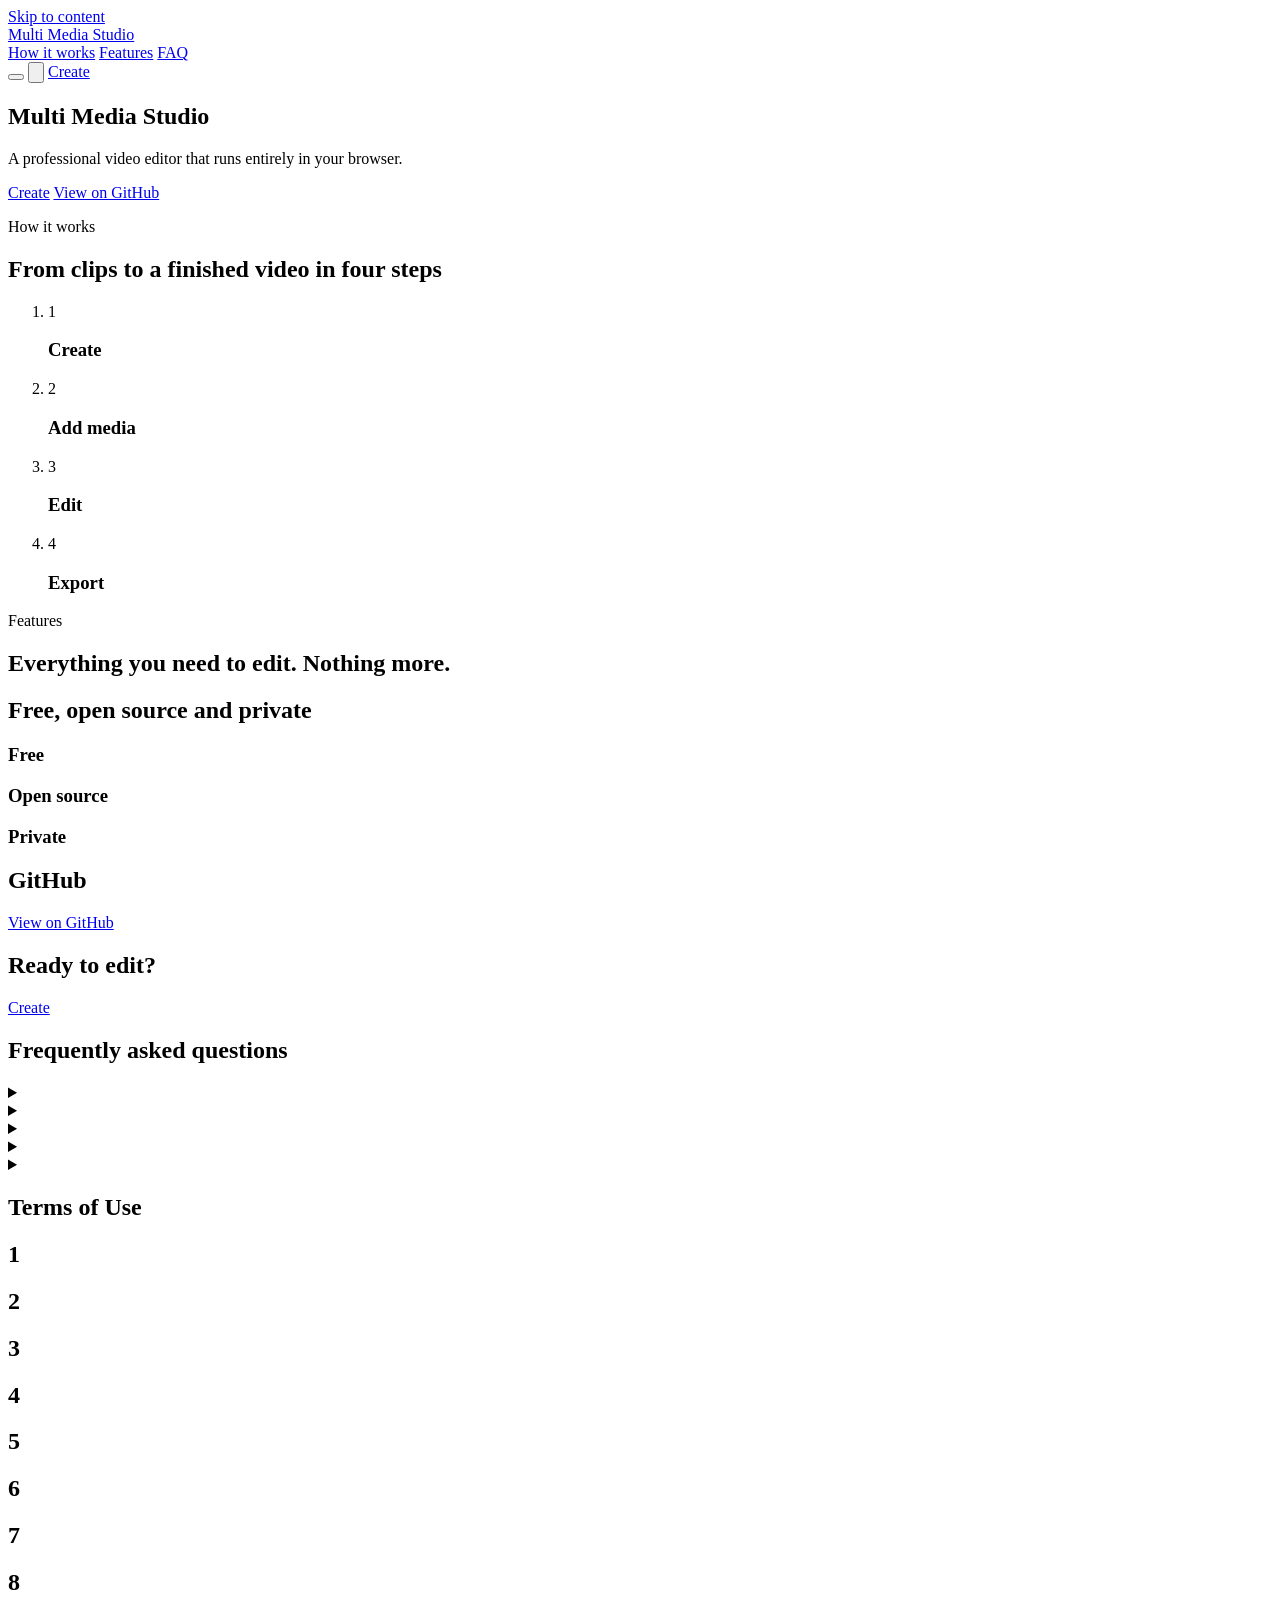
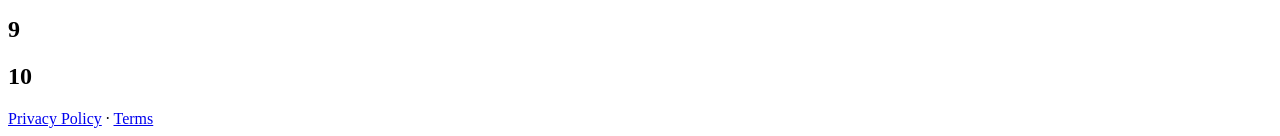
==== commit 3987ce0d: "upload files ;)" ====
--- a/index.html
+++ b/index.html
@@ -150,24 +150,6 @@
       <section><h2><span class="legal-num">9</span><span data-i18n="terms.h9"></span></h2><p data-i18n="terms.p9"></p></section>
       <section><h2><span class="legal-num">10</span><span data-i18n="terms.h10"></span></h2><p data-i18n-html="terms.p10"></p></section>
     </article>
-    <article class="legal-doc plain" data-doc="privacy">
-      <header class="legal-head">
-        <h1 data-i18n="privacy.title">Privacy Policy</h1>
-        <p class="legal-updated" data-i18n="privacy.updated"></p>
-        <p class="legal-intro" data-i18n="privacy.intro"></p>
-      </header>
-      <section><h2 data-i18n="privacy.glance"></h2>
-        <ul class="doc-list"><li data-i18n="privacy.l1"></li><li data-i18n="privacy.l2"></li><li data-i18n="privacy.l3"></li><li data-i18n="privacy.l4"></li><li data-i18n="privacy.l5"></li><li data-i18n="privacy.l6"></li></ul>
-      </section>
-      <section><h2 data-i18n="privacy.h.media"></h2><p data-i18n="privacy.p.media"></p></section>
-      <section><h2 data-i18n="privacy.h.stored"></h2><p data-i18n="privacy.p.stored"></p><ul class="doc-list"><li data-i18n="privacy.stored.a"></li><li data-i18n="privacy.stored.b"></li><li data-i18n="privacy.stored.c"></li><li data-i18n="privacy.stored.d"></li></ul><p data-i18n="privacy.stored.note"></p></section>
-      <section><h2 data-i18n="privacy.h.save"></h2><p data-i18n="privacy.p.save"></p></section>
-      <section><h2 data-i18n="privacy.h.tracking"></h2><p data-i18n="privacy.p.tracking"></p></section>
-      <section><h2 data-i18n="privacy.h.hosting"></h2><p data-i18n="privacy.p.hosting"></p></section>
-      <section><h2 data-i18n="privacy.h.changes"></h2><p data-i18n="privacy.p.changes"></p></section>
-      <section><h2 data-i18n="privacy.h.control"></h2><p data-i18n="privacy.p.control"></p></section>
-      <section><h2 data-i18n="privacy.h.contact"></h2><p data-i18n-html="privacy.p.contact"></p></section>
-    </article>
   </main>
 
   <footer class="site-footer">
